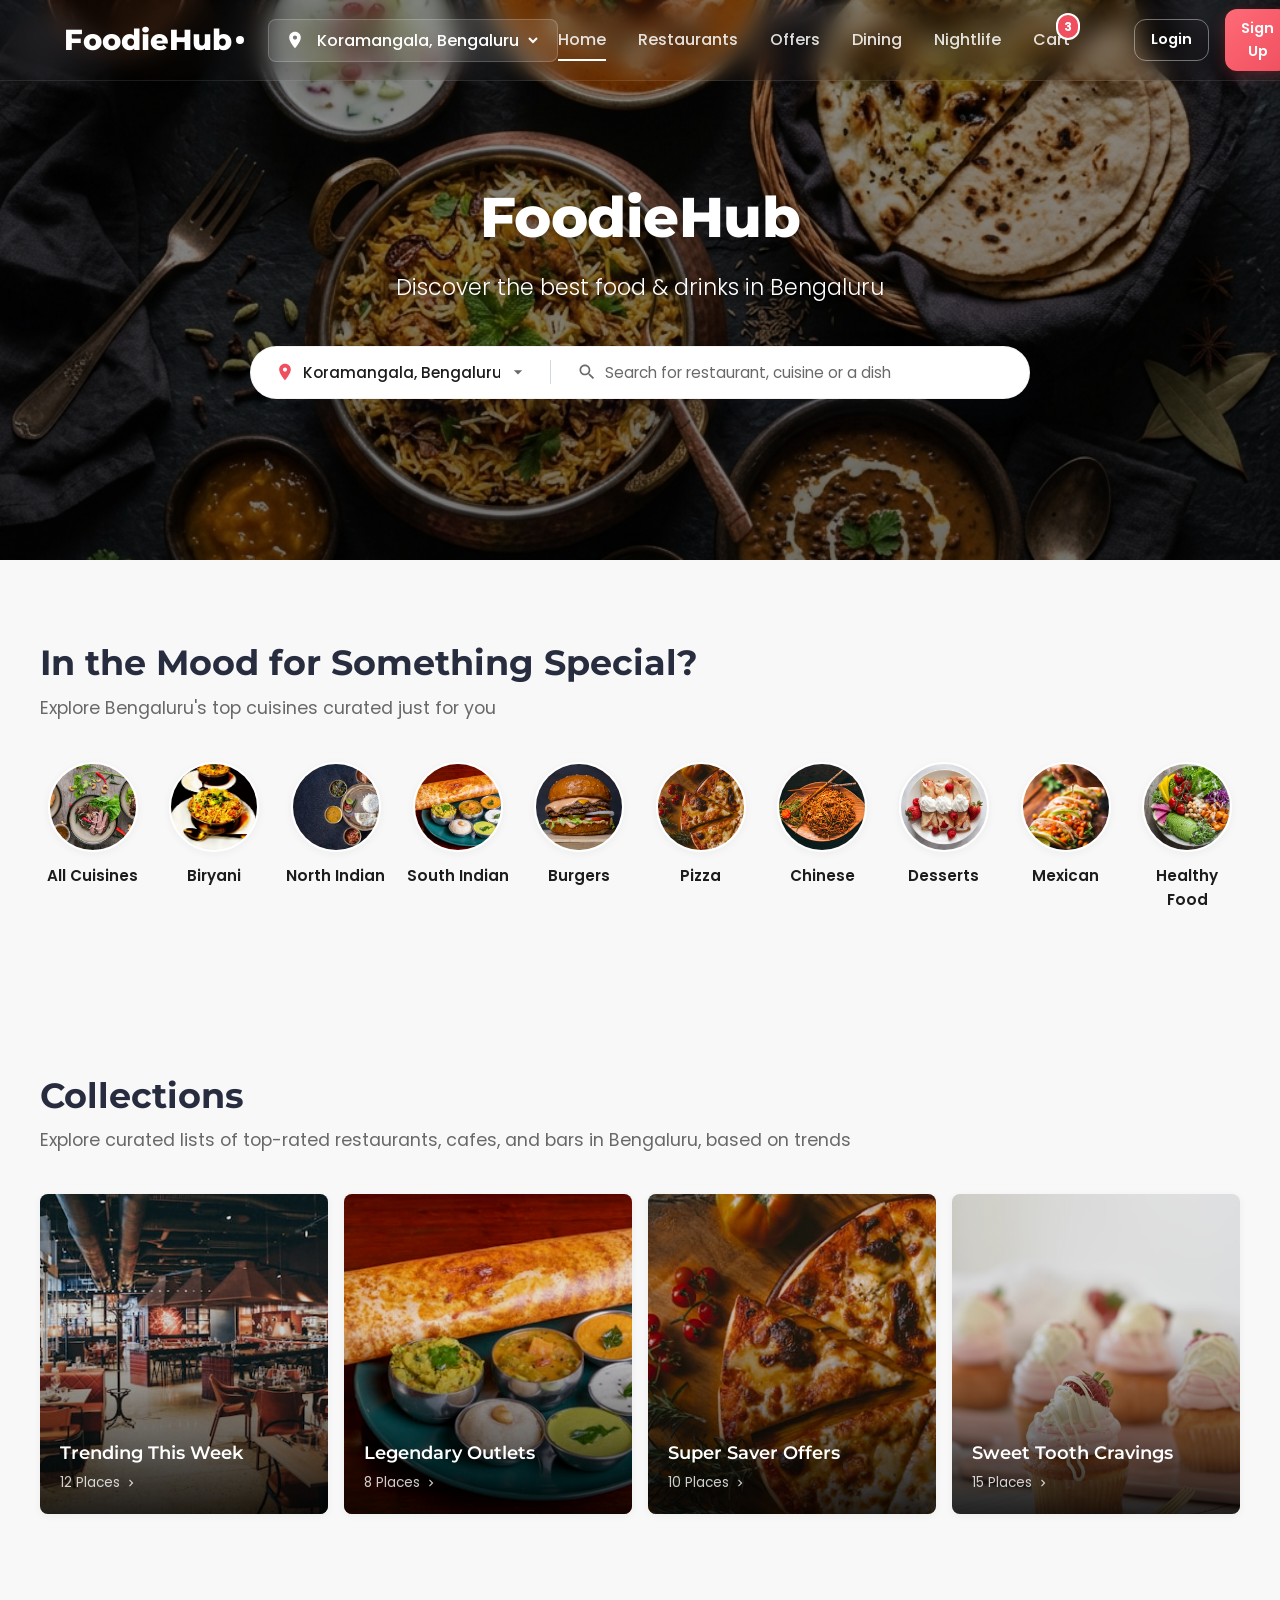
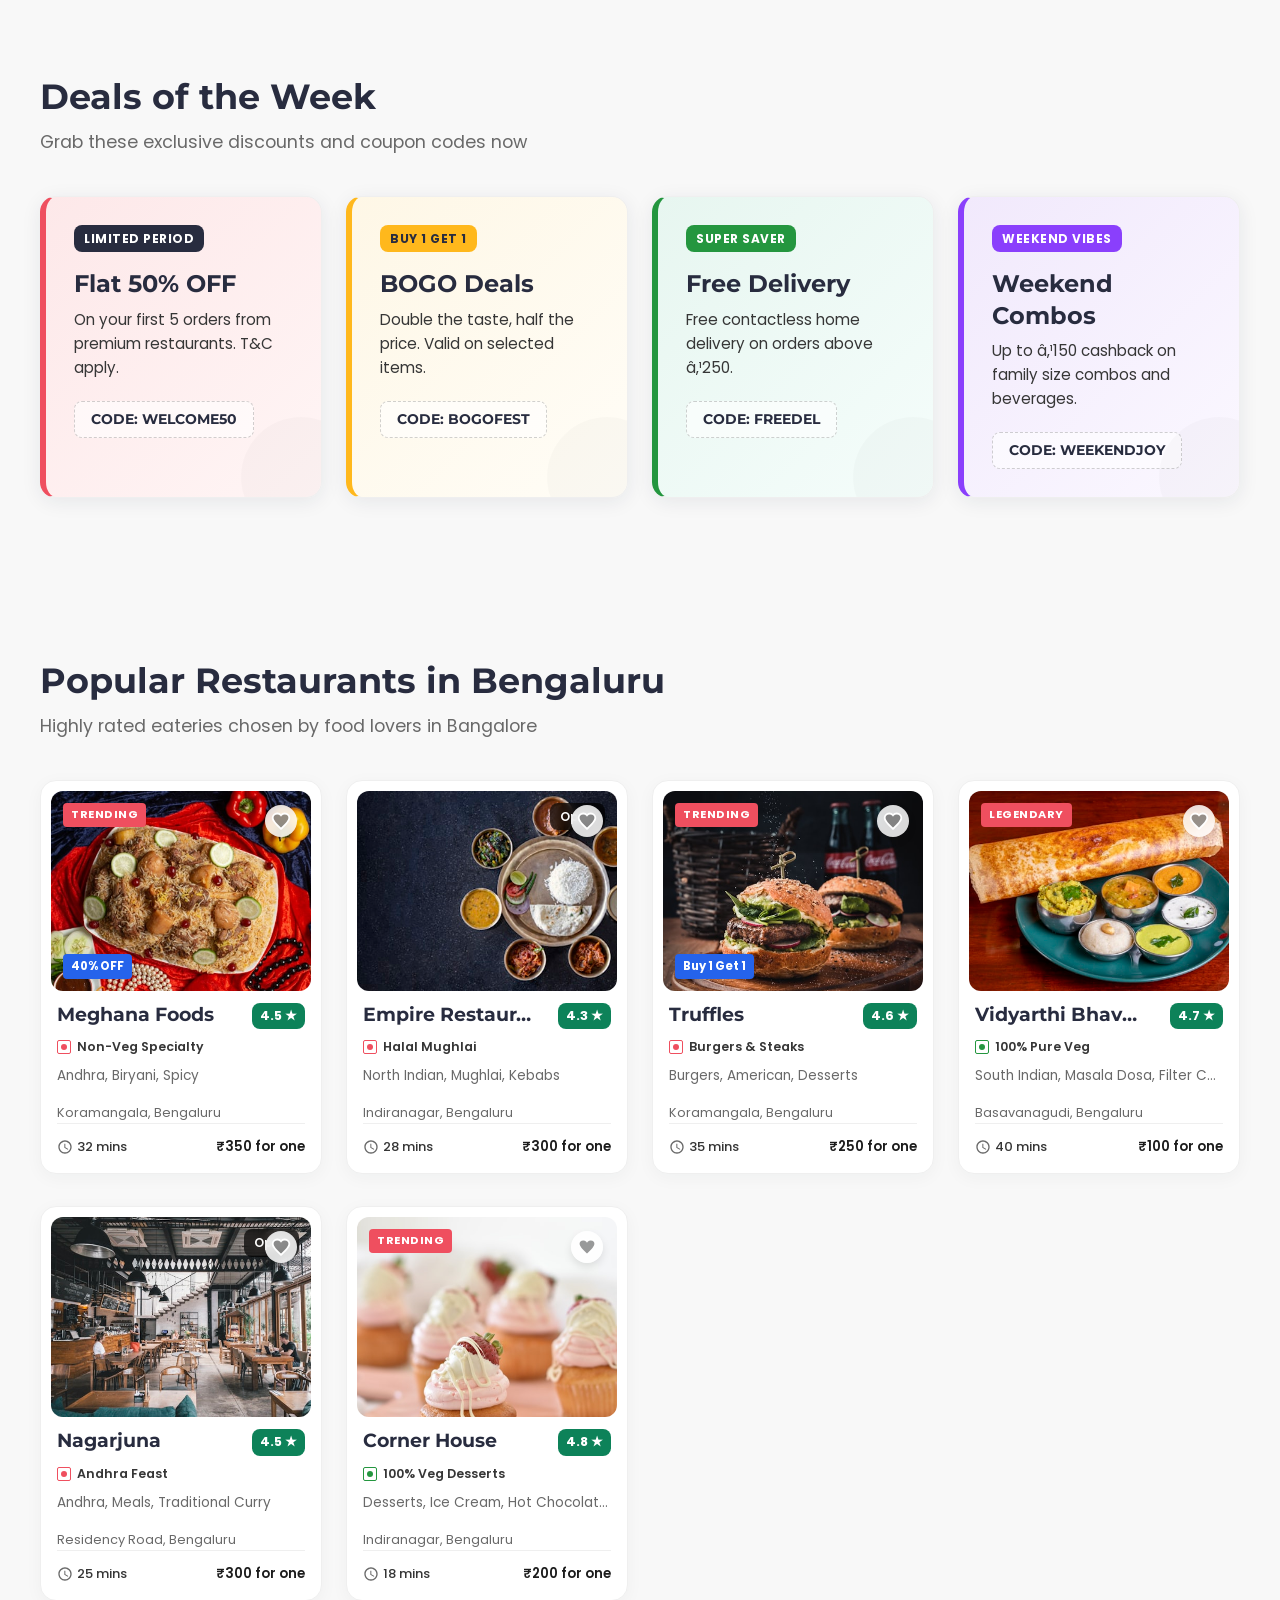
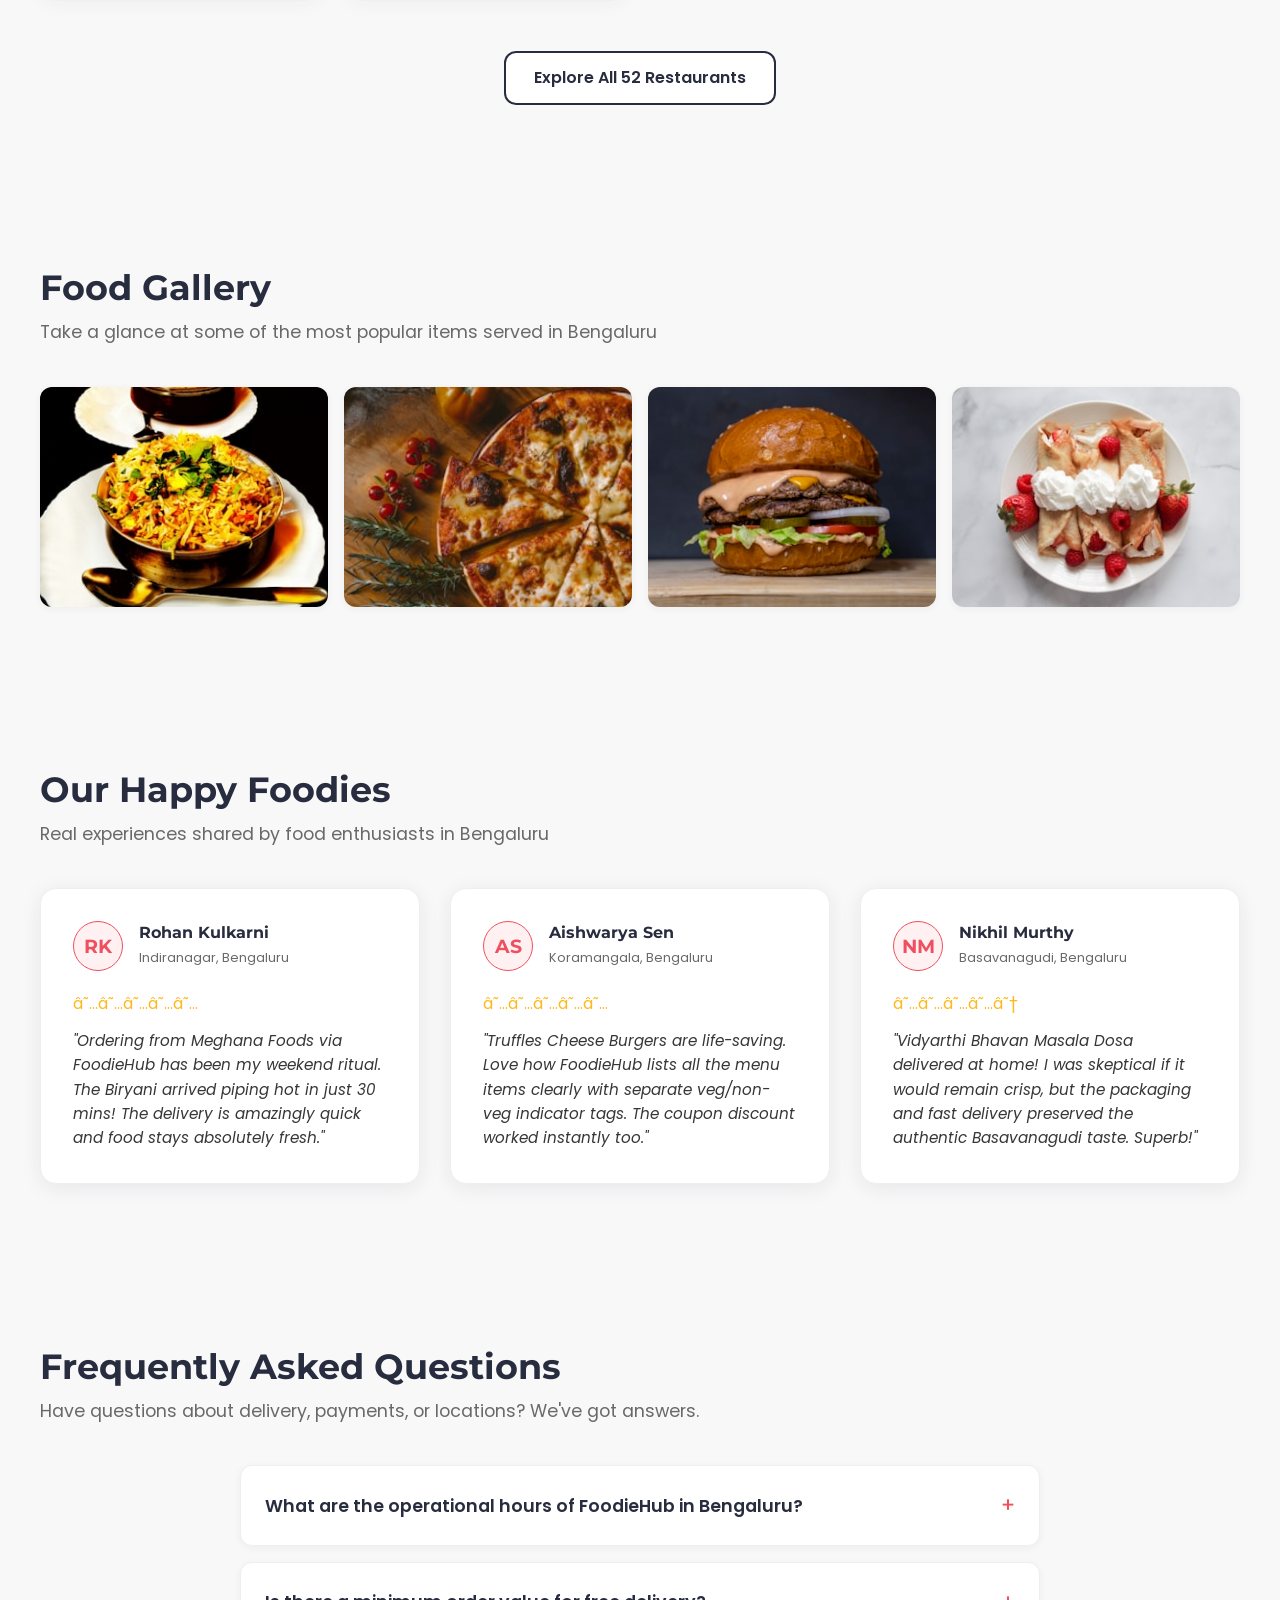
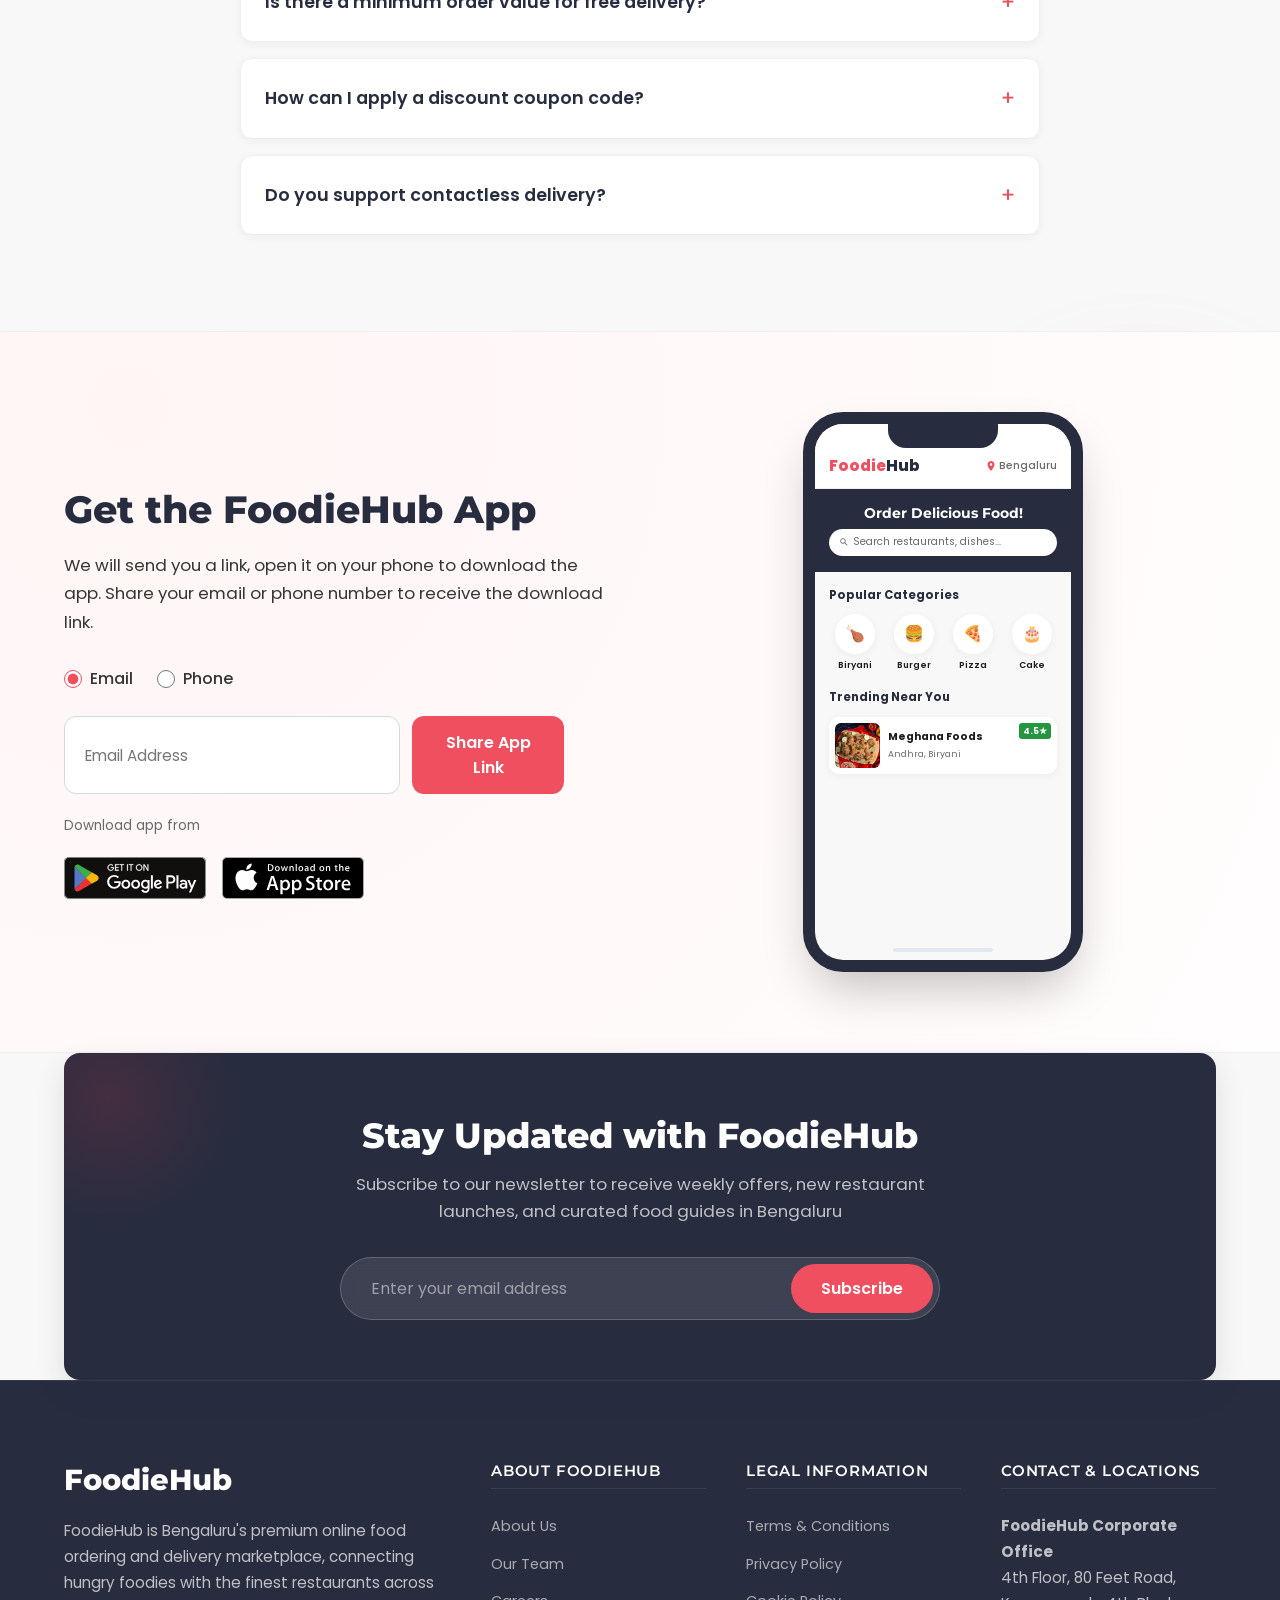
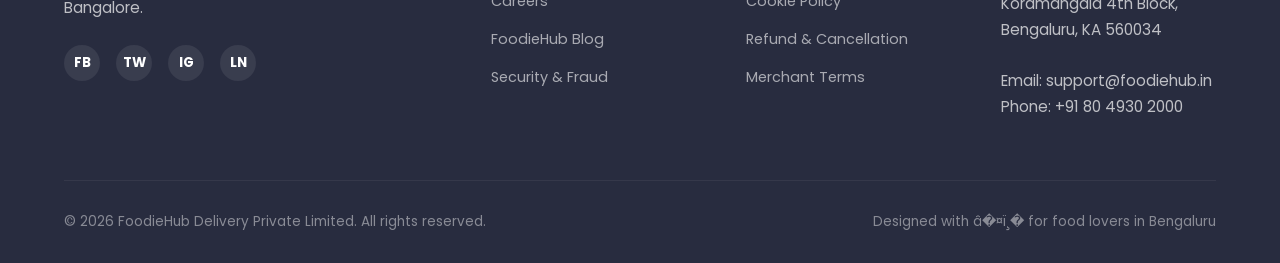
==== index.html @ 4deb7e7b "Premium Zomato-inspired frontend upgrade for FoodieHub with interactive locations and responsive moc" ====
<!DOCTYPE html>
<html lang="en">
<head>
  <meta charset="UTF-8">
  <meta name="viewport" content="width=device-width, initial-scale=1.0">
  <meta name="description" content="FoodieHub - Discover the best food and restaurants in Bengaluru. Order online for super-fast delivery, discounts, and fresh meals.">
  <title>FoodieHub | Discover the Best Food in Bengaluru</title>
  <link rel="stylesheet" href="css/style.css">
</head>
<body>

  <!-- Hidden mobile menu checkbox and controls -->
  <input type="checkbox" id="menu-toggle" class="menu-toggle-checkbox">

  <!-- Navigation Bar -->
  <header class="navbar-wrapper navbar-transparent">
    <div class="container navbar">
      <a href="index.html" class="logo">
        Foodie<span>Hub</span><div class="logo-dot"></div>
      </a>

      <!-- Location Selector -->
      <div class="location-selector">
        <svg xmlns="http://www.w3.org/2000/svg" height="20" viewBox="0 0 24 24" width="20">
          <path d="M12 2C8.13 2 5 5.13 5 9c0 5.25 7 13 7 13s7-7.75 7-13c0-3.87-3.13-7-7-7zm0 9.5c-1.38 0-2.5-1.12-2.5-2.5s1.12-2.5 2.5-2.5 2.5 1.12 2.5 2.5-1.12 2.5-2.5 2.5z"/>
        </svg>
        <select aria-label="Select Bengaluru Location">
          <option value="bengaluru">Bengaluru (All)</option>
          <option value="koramangala" selected>Koramangala, Bengaluru</option>
          <option value="indiranagar">Indiranagar, Bengaluru</option>
          <option value="jayanagar">Jayanagar, Bengaluru</option>
          <option value="basavanagudi">Basavanagudi, Bengaluru</option>
          <option value="whitefield">Whitefield, Bengaluru</option>
          <option value="hsr">HSR Layout, Bengaluru</option>
        </select>
      </div>

      <!-- Nav Links -->
      <nav class="nav-menu">
        <a href="index.html" class="nav-link active">Home</a>
        <a href="restaurants.html" class="nav-link">Restaurants</a>
        <a href="index.html#offers" class="nav-link">Offers</a>
        <a href="restaurants.html?type=dining" class="nav-link">Dining</a>
        <a href="restaurants.html?type=nightlife" class="nav-link">Nightlife</a>
        <a href="cart.html" class="nav-link nav-cart-btn">
          Cart 
          <span class="cart-badge">2</span>
        </a>
        <div class="nav-auth">
          <a href="login.html" class="btn btn-outline btn-sm">Login</a>
          <a href="register.html" class="btn btn-primary btn-sm">Sign Up</a>
        </div>
      </nav>

      <!-- Mobile Hamburger Toggle Button -->
      <label for="menu-toggle" class="menu-toggle-btn">
        <svg xmlns="http://www.w3.org/2000/svg" height="28" viewBox="0 0 24 24" width="28" fill="#1C1C1C">
          <path d="M3 18h18v-2H3v2zm0-5h18v-2H3v2zm0-7v2h18V6H3z"/>
        </svg>
      </label>
    </div>
  </header>

  <!-- Hero Section -->
  <section class="hero">
    <div class="hero-content">
      <h1>Foodie<span>Hub</span></h1>
      <p>Discover the best food &amp; drinks in Bengaluru</p>
      
      <!-- Combined Search Container (Zomato Style) -->
      <div class="search-main-container">
        <!-- Location search box -->
        <div class="location-search-box">
          <div class="location-icon">
            <svg xmlns="http://www.w3.org/2000/svg" height="20" viewBox="0 0 24 24" width="20" fill="#EF4F5F">
              <path d="M12 2C8.13 2 5 5.13 5 9c0 5.25 7 13 7 13s7-7.75 7-13c0-3.87-3.13-7-7-7zm0 9.5c-1.38 0-2.5-1.12-2.5-2.5s1.12-2.5 2.5-2.5 2.5 1.12 2.5 2.5-1.12 2.5-2.5 2.5z"/>
            </svg>
          </div>
          <input type="text" id="location-input" placeholder="Koramangala, Bengaluru" value="Koramangala, Bengaluru" autocomplete="off" aria-label="Location Input">
          <div class="location-arrow">
            <svg xmlns="http://www.w3.org/2000/svg" height="20" viewBox="0 0 24 24" width="20" fill="#696969">
              <path d="M7 10l5 5 5-5H7z"/>
            </svg>
          </div>
          <!-- Location Suggestions Dropdown -->
          <div class="suggestions-dropdown" id="location-suggestions">
            <div class="suggestion-item detect-location" id="detect-gps">
              <svg xmlns="http://www.w3.org/2000/svg" height="18" viewBox="0 0 24 24" width="18" fill="#EF4F5F">
                <path d="M12 8c-2.21 0-4 1.79-4 4s1.79 4 4 4 4-1.79 4-4-1.79-4-4-4zm8.94 3c-.46-4.17-3.77-7.48-7.94-7.94V1c0-.55-.45-1-1-1s-1 .45-1 1v2.06C6.83 3.52 3.52 6.83 3.06 11H1c-.55 0-1 .45-1 1s.45 1 1 1h2.06c.46 4.17 3.77 7.48 7.94 7.94V23c0 .55.45 1 1 1s1-.45 1-1v-2.06c4.17-.46 7.48-3.77 7.94-7.94H23c.55 0 1-.45 1-1s-.45-1-1-1h-2.06zM12 19c-3.87 0-7-3.13-7-7s3.13-7 7-7 7 3.13 7 7-3.13 7-7 7z"/>
              </svg>
              <span>Use Current Location (GPS)</span>
            </div>
            <div class="suggestion-divider"></div>
            <div class="suggestion-item" data-value="Koramangala, Bengaluru">Koramangala, Bengaluru</div>
            <div class="suggestion-item" data-value="Indiranagar, Bengaluru">Indiranagar, Bengaluru</div>
            <div class="suggestion-item" data-value="Jayanagar, Bengaluru">Jayanagar, Bengaluru</div>
            <div class="suggestion-item" data-value="HSR Layout, Bengaluru">HSR Layout, Bengaluru</div>
            <div class="suggestion-item" data-value="Whitefield, Bengaluru">Whitefield, Bengaluru</div>
            <div class="suggestion-item" data-value="Basavanagudi, Bengaluru">Basavanagudi, Bengaluru</div>
          </div>
        </div>
        
        <div class="search-separator"></div>
        
        <!-- Dish search box -->
        <form action="restaurants.html" method="GET" class="dish-search-box" onsubmit="return true;">
          <div class="search-icon">
            <svg xmlns="http://www.w3.org/2000/svg" height="20" viewBox="0 0 24 24" width="20" fill="#696969">
              <path d="M15.5 14h-.79l-.28-.27C15.41 12.59 16 11.11 16 9.5 16 5.91 13.09 3 9.5 3S3 5.91 3 9.5 5.91 16 9.5 16c1.61 0 3.09-.59 4.23-1.57l.27.28v.79l5 4.99L20.49 19l-4.99-5zm-6 0C7.01 14 5 11.99 5 9.5S7.01 5 9.5 5 14 7.01 14 9.5 11.99 14 9.5 14z"/>
            </svg>
          </div>
          <input type="text" name="search" id="restaurant-input" placeholder="Search for restaurant, cuisine or a dish" autocomplete="off" required aria-label="Search Restaurants">
          <!-- Restaurant Suggestions Dropdown -->
          <div class="suggestions-dropdown" id="restaurant-suggestions">
            <div class="suggestion-title">Popular Cuisines</div>
            <div class="suggestion-item item-cuisine" data-filter="biryani">
              <img src="images/cuisine_images/biryani.jpg" alt="Biryani">
              <span>Biryani</span>
            </div>
            <div class="suggestion-item item-cuisine" data-filter="burgers">
              <img src="images/cuisine_images/burgers.jpg" alt="Burgers">
              <span>Burgers (Truffles)</span>
            </div>
            <div class="suggestion-item item-cuisine" data-filter="pizza">
              <img src="images/cuisine_images/pizza.jpg" alt="Pizza">
              <span>Pizza</span>
            </div>
            <div class="suggestion-title">Popular Restaurants</div>
            <div class="suggestion-item item-restaurant" data-url="restaurant-details.html#res-meghana">
              <img src="images/restaurant_images/res-biryani.jpg" alt="Meghana Foods">
              <span>Meghana Foods (4.5★)</span>
            </div>
            <div class="suggestion-item item-restaurant" data-url="restaurant-details.html#res-truffles">
              <img src="images/restaurant_images/res-burgers.jpg" alt="Truffles">
              <span>Truffles (4.6★)</span>
            </div>
            <div class="suggestion-item item-restaurant" data-url="restaurant-details.html#res-vidyarthi">
              <img src="images/restaurant_images/res-south-indian.jpg" alt="Vidyarthi Bhavan">
              <span>Vidyarthi Bhavan (4.7★)</span>
            </div>
          </div>
        </form>
      </div>
    </div>
  </section>

  <!-- Categories Section -->
  <section class="section container">
    <div class="section-header">
      <h2>In the Mood for Something Special?</h2>
      <p>Explore Bengaluru's top cuisines curated just for you</p>
    </div>
    
    <div class="category-grid">
      <a href="restaurants.html" class="category-card">
        <div class="category-img-wrapper">
          <img src="images/cuisine_images/all.jpg" alt="All Cuisines">
        </div>
        <span>All Cuisines</span>
      </a>

      <a href="restaurants.html#biryani" class="category-card">
        <div class="category-img-wrapper">
          <img src="images/cuisine_images/biryani.jpg" alt="Biryani">
        </div>
        <span>Biryani</span>
      </a>

      <a href="restaurants.html#north-indian" class="category-card">
        <div class="category-img-wrapper">
          <img src="images/cuisine_images/north-indian.jpg" alt="North Indian">
        </div>
        <span>North Indian</span>
      </a>

      <a href="restaurants.html#south-indian" class="category-card">
        <div class="category-img-wrapper">
          <img src="images/cuisine_images/south-indian.jpg" alt="South Indian">
        </div>
        <span>South Indian</span>
      </a>

      <a href="restaurants.html#burgers" class="category-card">
        <div class="category-img-wrapper">
          <img src="images/cuisine_images/burgers.jpg" alt="Burgers">
        </div>
        <span>Burgers</span>
      </a>

      <a href="restaurants.html#pizza" class="category-card">
        <div class="category-img-wrapper">
          <img src="images/cuisine_images/pizza.jpg" alt="Pizza">
        </div>
        <span>Pizza</span>
      </a>

      <a href="restaurants.html#chinese" class="category-card">
        <div class="category-img-wrapper">
          <img src="images/cuisine_images/chinese.jpg" alt="Chinese">
        </div>
        <span>Chinese</span>
      </a>

      <a href="restaurants.html#desserts" class="category-card">
        <div class="category-img-wrapper">
          <img src="images/cuisine_images/desserts.jpg" alt="Desserts">
        </div>
        <span>Desserts</span>
      </a>

      <a href="restaurants.html#mexican" class="category-card">
        <div class="category-img-wrapper">
          <img src="images/cuisine_images/mexican.jpg" alt="Mexican">
        </div>
        <span>Mexican</span>
      </a>

      <a href="restaurants.html#healthy" class="category-card">
        <div class="category-img-wrapper">
          <img src="images/cuisine_images/healthy.jpg" alt="Healthy Food">
        </div>
        <span>Healthy Food</span>
      </a>
    </div>
  </section>

  <!-- Collections Section -->
  <section class="section container">
    <div class="section-header">
      <h2>Collections</h2>
      <p>Explore curated lists of top-rated restaurants, cafes, and bars in Bengaluru, based on trends</p>
    </div>
    
    <div class="collections-grid">
      <!-- Collection 1: Trending -->
      <a href="restaurants.html" class="collection-card">
        <img class="collection-img" src="images/restaurant_images/res-generic-1.jpg" alt="Trending this week">
        <div class="collection-info">
          <h3>Trending This Week</h3>
          <span>12 Places <svg xmlns="http://www.w3.org/2000/svg" height="14" viewBox="0 0 24 24" width="14" fill="currentColor"><path d="M10 6L8.59 7.41 13.17 12l-4.58 4.59L10 18l6-6z"/></svg></span>
        </div>
      </a>
      
      <!-- Collection 2: Legendary -->
      <a href="restaurants.html?type=dining" class="collection-card">
        <img class="collection-img" src="images/restaurant_images/res-south-indian.jpg" alt="Legendary Outlets">
        <div class="collection-info">
          <h3>Legendary Outlets</h3>
          <span>8 Places <svg xmlns="http://www.w3.org/2000/svg" height="14" viewBox="0 0 24 24" width="14" fill="currentColor"><path d="M10 6L8.59 7.41 13.17 12l-4.58 4.59L10 18l6-6z"/></svg></span>
        </div>
      </a>

      <!-- Collection 3: Super Saver -->
      <a href="index.html#offers" class="collection-card">
        <img class="collection-img" src="images/restaurant_images/res-pizza.jpg" alt="Super Saver Offers">
        <div class="collection-info">
          <h3>Super Saver Offers</h3>
          <span>10 Places <svg xmlns="http://www.w3.org/2000/svg" height="14" viewBox="0 0 24 24" width="14" fill="currentColor"><path d="M10 6L8.59 7.41 13.17 12l-4.58 4.59L10 18l6-6z"/></svg></span>
        </div>
      </a>

      <!-- Collection 4: Sweet Tooth -->
      <a href="restaurants.html#desserts" class="collection-card">
        <img class="collection-img" src="images/restaurant_images/res-desserts.jpg" alt="Sweet Tooth Cravings">
        <div class="collection-info">
          <h3>Sweet Tooth Cravings</h3>
          <span>15 Places <svg xmlns="http://www.w3.org/2000/svg" height="14" viewBox="0 0 24 24" width="14" fill="currentColor"><path d="M10 6L8.59 7.41 13.17 12l-4.58 4.59L10 18l6-6z"/></svg></span>
        </div>
      </a>
    </div>
  </section>

  <!-- Offers Section -->
  <section class="section container" id="offers">
    <div class="section-header">
      <h2>Deals of the Week</h2>
      <p>Grab these exclusive discounts and coupon codes now</p>
    </div>

    <div class="offers-grid">
      <div class="offer-card offer-card-1">
        <span class="offer-badge">LIMITED PERIOD</span>
        <h3>Flat 50% OFF</h3>
        <p>On your first 5 orders from premium restaurants. T&C apply.</p>
        <span class="offer-code">CODE: WELCOME50</span>
      </div>

      <div class="offer-card offer-card-2">
        <span class="offer-badge">BUY 1 GET 1</span>
        <h3>BOGO Deals</h3>
        <p>Double the taste, half the price. Valid on selected items.</p>
        <span class="offer-code">CODE: BOGOFEST</span>
      </div>

      <div class="offer-card offer-card-3">
        <span class="offer-badge">SUPER SAVER</span>
        <h3>Free Delivery</h3>
        <p>Free contactless home delivery on orders above â‚¹250.</p>
        <span class="offer-code">CODE: FREEDEL</span>
      </div>

      <div class="offer-card offer-card-4">
        <span class="offer-badge">WEEKEND VIBES</span>
        <h3>Weekend Combos</h3>
        <p>Up to â‚¹150 cashback on family size combos and beverages.</p>
        <span class="offer-code">CODE: WEEKENDJOY</span>
      </div>
    </div>
  </section>

  <!-- Featured Restaurants Section -->
  <section class="section container">
    <div class="section-header">
      <h2>Popular Restaurants in Bengaluru</h2>
      <p>Highly rated eateries chosen by food lovers in Bangalore</p>
    </div>

    <div class="restaurant-grid">
      <!-- 1. Meghana Foods -->
      <a href="restaurant-details.html#res-meghana" class="restaurant-card">
        <div class="restaurant-img-wrapper">
          <span class="badge-trending">Trending</span>
          <span class="badge-offer">40% OFF</span>
          <button class="btn-favorite" aria-label="Add to Favorites" type="button">
            <svg xmlns="http://www.w3.org/2000/svg" height="20" viewBox="0 0 24 24" width="20">
              <path d="M12 21.35l-1.45-1.32C5.4 15.36 2 12.28 2 8.5 2 5.42 4.42 3 7.5 3c1.74 0 3.41.81 4.5 2.09C13.09 3.81 14.76 3 16.5 3 19.58 3 22 5.42 22 8.5c0 3.78-3.4 6.86-8.55 11.54L12 21.35z"/>
            </svg>
          </button>
          <img src="images/restaurant_images/res-biryani.jpg" alt="Meghana Foods">
        </div>
        <div class="restaurant-info">
          <div class="restaurant-info-top">
            <h3>Meghana Foods</h3>
            <span class="rating-badge rating-high">4.5 ★</span>
          </div>
          <div class="tag-veg-nonveg">
            <span class="indicator indicator-nonveg"><span class="indicator-dot"></span></span>
            <span class="type-label">Non-Veg Specialty</span>
          </div>
          <p class="cuisine-tags">Andhra, Biryani, Spicy</p>
          <div class="location-tag">Koramangala, Bengaluru</div>
          <div class="restaurant-meta">
            <span class="meta-delivery">
              <svg xmlns="http://www.w3.org/2000/svg" height="16" viewBox="0 0 24 24" width="16"><path d="M11.99 2C6.47 2 2 6.48 2 12s4.47 10 9.99 10C17.52 22 22 17.52 22 12S17.52 2 11.99 2zM12 20c-4.42 0-8-3.58-8-8s3.58-8 8-8 8 3.58 8 8-3.58 8-8 8zm.5-13H11v6l5.25 3.15.75-1.23-4.5-2.67z"/></svg>
              32 mins
            </span>
            <span class="meta-price">₹350 for one</span>
          </div>
        </div>
      </a>

      <!-- 2. Empire Restaurant -->
      <a href="restaurant-details.html#res-empire" class="restaurant-card">
        <div class="restaurant-img-wrapper">
          <span class="badge-status">Open</span>
          <button class="btn-favorite" aria-label="Add to Favorites" type="button">
            <svg xmlns="http://www.w3.org/2000/svg" height="20" viewBox="0 0 24 24" width="20">
              <path d="M12 21.35l-1.45-1.32C5.4 15.36 2 12.28 2 8.5 2 5.42 4.42 3 7.5 3c1.74 0 3.41.81 4.5 2.09C13.09 3.81 14.76 3 16.5 3 19.58 3 22 5.42 22 8.5c0 3.78-3.4 6.86-8.55 11.54L12 21.35z"/>
            </svg>
          </button>
          <img src="images/restaurant_images/res-north-indian.jpg" alt="Empire Restaurant">
        </div>
        <div class="restaurant-info">
          <div class="restaurant-info-top">
            <h3>Empire Restaurant</h3>
            <span class="rating-badge rating-high">4.3 ★</span>
          </div>
          <div class="tag-veg-nonveg">
            <span class="indicator indicator-nonveg"><span class="indicator-dot"></span></span>
            <span class="type-label">Halal Mughlai</span>
          </div>
          <p class="cuisine-tags">North Indian, Mughlai, Kebabs</p>
          <div class="location-tag">Indiranagar, Bengaluru</div>
          <div class="restaurant-meta">
            <span class="meta-delivery">
              <svg xmlns="http://www.w3.org/2000/svg" height="16" viewBox="0 0 24 24" width="16"><path d="M11.99 2C6.47 2 2 6.48 2 12s4.47 10 9.99 10C17.52 22 22 17.52 22 12S17.52 2 11.99 2zM12 20c-4.42 0-8-3.58-8-8s3.58-8 8-8 8 3.58 8 8-3.58 8-8 8zm.5-13H11v6l5.25 3.15.75-1.23-4.5-2.67z"/></svg>
              28 mins
            </span>
            <span class="meta-price">₹300 for one</span>
          </div>
        </div>
      </a>

      <!-- 3. Truffles -->
      <a href="restaurant-details.html#res-truffles" class="restaurant-card">
        <div class="restaurant-img-wrapper">
          <span class="badge-trending">Trending</span>
          <span class="badge-offer">Buy 1 Get 1</span>
          <button class="btn-favorite" aria-label="Add to Favorites" type="button">
            <svg xmlns="http://www.w3.org/2000/svg" height="20" viewBox="0 0 24 24" width="20">
              <path d="M12 21.35l-1.45-1.32C5.4 15.36 2 12.28 2 8.5 2 5.42 4.42 3 7.5 3c1.74 0 3.41.81 4.5 2.09C13.09 3.81 14.76 3 16.5 3 19.58 3 22 5.42 22 8.5c0 3.78-3.4 6.86-8.55 11.54L12 21.35z"/>
            </svg>
          </button>
          <img src="images/restaurant_images/res-burgers.jpg" alt="Truffles">
        </div>
        <div class="restaurant-info">
          <div class="restaurant-info-top">
            <h3>Truffles</h3>
            <span class="rating-badge rating-high">4.6 ★</span>
          </div>
          <div class="tag-veg-nonveg">
            <span class="indicator indicator-nonveg"><span class="indicator-dot"></span></span>
            <span class="type-label">Burgers & Steaks</span>
          </div>
          <p class="cuisine-tags">Burgers, American, Desserts</p>
          <div class="location-tag">Koramangala, Bengaluru</div>
          <div class="restaurant-meta">
            <span class="meta-delivery">
              <svg xmlns="http://www.w3.org/2000/svg" height="16" viewBox="0 0 24 24" width="16"><path d="M11.99 2C6.47 2 2 6.48 2 12s4.47 10 9.99 10C17.52 22 22 17.52 22 12S17.52 2 11.99 2zM12 20c-4.42 0-8-3.58-8-8s3.58-8 8-8 8 3.58 8 8-3.58 8-8 8zm.5-13H11v6l5.25 3.15.75-1.23-4.5-2.67z"/></svg>
              35 mins
            </span>
            <span class="meta-price">₹250 for one</span>
          </div>
        </div>
      </a>

      <!-- 4. Vidyarthi Bhavan -->
      <a href="restaurant-details.html#res-vidyarthi" class="restaurant-card">
        <div class="restaurant-img-wrapper">
          <span class="badge-trending">Legendary</span>
          <button class="btn-favorite" aria-label="Add to Favorites" type="button">
            <svg xmlns="http://www.w3.org/2000/svg" height="20" viewBox="0 0 24 24" width="20">
              <path d="M12 21.35l-1.45-1.32C5.4 15.36 2 12.28 2 8.5 2 5.42 4.42 3 7.5 3c1.74 0 3.41.81 4.5 2.09C13.09 3.81 14.76 3 16.5 3 19.58 3 22 5.42 22 8.5c0 3.78-3.4 6.86-8.55 11.54L12 21.35z"/>
            </svg>
          </button>
          <img src="images/restaurant_images/res-south-indian.jpg" alt="Vidyarthi Bhavan">
        </div>
        <div class="restaurant-info">
          <div class="restaurant-info-top">
            <h3>Vidyarthi Bhavan</h3>
            <span class="rating-badge rating-high">4.7 ★</span>
          </div>
          <div class="tag-veg-nonveg">
            <span class="indicator indicator-veg"><span class="indicator-dot"></span></span>
            <span class="type-label">100% Pure Veg</span>
          </div>
          <p class="cuisine-tags">South Indian, Masala Dosa, Filter Coffee</p>
          <div class="location-tag">Basavanagudi, Bengaluru</div>
          <div class="restaurant-meta">
            <span class="meta-delivery">
              <svg xmlns="http://www.w3.org/2000/svg" height="16" viewBox="0 0 24 24" width="16"><path d="M11.99 2C6.47 2 2 6.48 2 12s4.47 10 9.99 10C17.52 22 22 17.52 22 12S17.52 2 11.99 2zM12 20c-4.42 0-8-3.58-8-8s3.58-8 8-8 8 3.58 8 8-3.58 8-8 8zm.5-13H11v6l5.25 3.15.75-1.23-4.5-2.67z"/></svg>
              40 mins
            </span>
            <span class="meta-price">₹100 for one</span>
          </div>
        </div>
      </a>

      <!-- 5. Nagarjuna -->
      <a href="restaurant-details.html#res-nagarjuna" class="restaurant-card">
        <div class="restaurant-img-wrapper">
          <span class="badge-status">Open</span>
          <button class="btn-favorite" aria-label="Add to Favorites" type="button">
            <svg xmlns="http://www.w3.org/2000/svg" height="20" viewBox="0 0 24 24" width="20">
              <path d="M12 21.35l-1.45-1.32C5.4 15.36 2 12.28 2 8.5 2 5.42 4.42 3 7.5 3c1.74 0 3.41.81 4.5 2.09C13.09 3.81 14.76 3 16.5 3 19.58 3 22 5.42 22 8.5c0 3.78-3.4 6.86-8.55 11.54L12 21.35z"/>
            </svg>
          </button>
          <img src="images/restaurant_images/res-generic-3.jpg" alt="Nagarjuna">
        </div>
        <div class="restaurant-info">
          <div class="restaurant-info-top">
            <h3>Nagarjuna</h3>
            <span class="rating-badge rating-high">4.5 ★</span>
          </div>
          <div class="tag-veg-nonveg">
            <span class="indicator indicator-nonveg"><span class="indicator-dot"></span></span>
            <span class="type-label">Andhra Feast</span>
          </div>
          <p class="cuisine-tags">Andhra, Meals, Traditional Curry</p>
          <div class="location-tag">Residency Road, Bengaluru</div>
          <div class="restaurant-meta">
            <span class="meta-delivery">
              <svg xmlns="http://www.w3.org/2000/svg" height="16" viewBox="0 0 24 24" width="16"><path d="M11.99 2C6.47 2 2 6.48 2 12s4.47 10 9.99 10C17.52 22 22 17.52 22 12S17.52 2 11.99 2zM12 20c-4.42 0-8-3.58-8-8s3.58-8 8-8 8 3.58 8 8-3.58 8-8 8zm.5-13H11v6l5.25 3.15.75-1.23-4.5-2.67z"/></svg>
              25 mins
            </span>
            <span class="meta-price">₹300 for one</span>
          </div>
        </div>
      </a>

      <!-- 6. Corner House -->
      <a href="restaurant-details.html#res-cornerhouse" class="restaurant-card">
        <div class="restaurant-img-wrapper">
          <span class="badge-trending">Trending</span>
          <button class="btn-favorite" aria-label="Add to Favorites" type="button">
            <svg xmlns="http://www.w3.org/2000/svg" height="20" viewBox="0 0 24 24" width="20">
              <path d="M12 21.35l-1.45-1.32C5.4 15.36 2 12.28 2 8.5 2 5.42 4.42 3 7.5 3c1.74 0 3.41.81 4.5 2.09C13.09 3.81 14.76 3 16.5 3 19.58 3 22 5.42 22 8.5c0 3.78-3.4 6.86-8.55 11.54L12 21.35z"/>
            </svg>
          </button>
          <img src="images/restaurant_images/res-desserts.jpg" alt="Corner House">
        </div>
        <div class="restaurant-info">
          <div class="restaurant-info-top">
            <h3>Corner House</h3>
            <span class="rating-badge rating-high">4.8 ★</span>
          </div>
          <div class="tag-veg-nonveg">
            <span class="indicator indicator-veg"><span class="indicator-dot"></span></span>
            <span class="type-label">100% Veg Desserts</span>
          </div>
          <p class="cuisine-tags">Desserts, Ice Cream, Hot Chocolate Fudge</p>
          <div class="location-tag">Indiranagar, Bengaluru</div>
          <div class="restaurant-meta">
            <span class="meta-delivery">
              <svg xmlns="http://www.w3.org/2000/svg" height="16" viewBox="0 0 24 24" width="16"><path d="M11.99 2C6.47 2 2 6.48 2 12s4.47 10 9.99 10C17.52 22 22 17.52 22 12S17.52 2 11.99 2zM12 20c-4.42 0-8-3.58-8-8s3.58-8 8-8 8 3.58 8 8-3.58 8-8 8zm.5-13H11v6l5.25 3.15.75-1.23-4.5-2.67z"/></svg>
              18 mins
            </span>
            <span class="meta-price">₹200 for one</span>
          </div>
        </div>
      </a>
    </div>

    <div style="text-align: center; margin-top: 50px;">
      <a href="restaurants.html" class="btn btn-secondary">Explore All 52 Restaurants</a>
    </div>
  </section>

  <!-- Food Gallery Section -->
  <section class="section container">
    <div class="section-header">
      <h2>Food Gallery</h2>
      <p>Take a glance at some of the most popular items served in Bengaluru</p>
    </div>

    <div class="gallery-grid">
      <div class="gallery-item">
        <img src="images/dishes_images/dish-biryani.jpg" alt="Hyderabadi Dum Biryani">
        <div class="gallery-overlay">
          <h4>Hyderabadi Dum Biryani</h4>
          <span>Meghana Foods</span>
        </div>
      </div>
      <div class="gallery-item">
        <img src="images/dishes_images/dish-pizza.jpg" alt="Loaded Cheese Pizza">
        <div class="gallery-overlay">
          <h4>Sourdough Pizza</h4>
          <span>The Pizza Bakery</span>
        </div>
      </div>
      <div class="gallery-item">
        <img src="images/dishes_images/dish-burger.jpg" alt="Double Cheese Smash Burger">
        <div class="gallery-overlay">
          <h4>Double Cheese Burger</h4>
          <span>Truffles</span>
        </div>
      </div>
      <div class="gallery-item">
        <img src="images/dishes_images/dish-dessert.jpg" alt="Death by Chocolate Ice Cream">
        <div class="gallery-overlay">
          <h4>Death By Chocolate</h4>
          <span>Corner House</span>
        </div>
      </div>
    </div>
  </section>

  <!-- Customer Reviews Section -->
  <section class="section container">
    <div class="section-header">
      <h2>Our Happy Foodies</h2>
      <p>Real experiences shared by food enthusiasts in Bengaluru</p>
    </div>

    <div class="reviews-grid">
      <div class="review-card">
        <div class="reviewer-profile">
          <div class="reviewer-avatar">RK</div>
          <div class="reviewer-info">
            <h4>Rohan Kulkarni</h4>
            <span>Indiranagar, Bengaluru</span>
          </div>
        </div>
        <div class="review-stars">â˜…â˜…â˜…â˜…â˜…</div>
        <p class="review-text">"Ordering from Meghana Foods via FoodieHub has been my weekend ritual. The Biryani arrived piping hot in just 30 mins! The delivery is amazingly quick and food stays absolutely fresh."</p>
      </div>

      <div class="review-card">
        <div class="reviewer-profile">
          <div class="reviewer-avatar">AS</div>
          <div class="reviewer-info">
            <h4>Aishwarya Sen</h4>
            <span>Koramangala, Bengaluru</span>
          </div>
        </div>
        <div class="review-stars">â˜…â˜…â˜…â˜…â˜…</div>
        <p class="review-text">"Truffles Cheese Burgers are life-saving. Love how FoodieHub lists all the menu items clearly with separate veg/non-veg indicator tags. The coupon discount worked instantly too."</p>
      </div>

      <div class="review-card">
        <div class="reviewer-profile">
          <div class="reviewer-avatar">NM</div>
          <div class="reviewer-info">
            <h4>Nikhil Murthy</h4>
            <span>Basavanagudi, Bengaluru</span>
          </div>
        </div>
        <div class="review-stars">â˜…â˜…â˜…â˜…â˜†</div>
        <p class="review-text">"Vidyarthi Bhavan Masala Dosa delivered at home! I was skeptical if it would remain crisp, but the packaging and fast delivery preserved the authentic Basavanagudi taste. Superb!"</p>
      </div>
    </div>
  </section>

  <!-- FAQ Section -->
  <section class="section container">
    <div class="section-header">
      <h2>Frequently Asked Questions</h2>
      <p>Have questions about delivery, payments, or locations? We've got answers.</p>
    </div>

    <div class="faq-container">
      <div class="faq-item">
        <details>
          <summary>What are the operational hours of FoodieHub in Bengaluru?</summary>
          <div class="faq-answer">
            FoodieHub operates 24/7 in Bengaluru! However, individual restaurant opening and closing hours depend on their specific kitchen timings. You can check the "Open/Closed" status badge on each restaurant's card.
          </div>
        </details>
      </div>

      <div class="faq-item">
        <details>
          <summary>Is there a minimum order value for free delivery?</summary>
          <div class="faq-answer">
            Yes, free delivery is automatically applied to orders above â‚¹250. For orders below â‚¹250, a standard delivery fee of â‚¹40 is added to support our local delivery partners in Bengaluru.
          </div>
        </details>
      </div>

      <div class="faq-item">
        <details>
          <summary>How can I apply a discount coupon code?</summary>
          <div class="faq-answer">
            During checkout on the Cart page, type your promo code (e.g. WELCOME50, FREEDEL) into the Promo Code input box and click Apply. The corresponding discount will immediately show up in your bill summary.
          </div>
        </details>
      </div>

      <div class="faq-item">
        <details>
          <summary>Do you support contactless delivery?</summary>
          <div class="faq-answer">
            Absolutely. All deliveries are contactless by default. You can instruct the delivery agent via delivery notes to leave the food package at your doorstep or security gate.
          </div>
        </details>
      </div>
    </div>
  </section>

  <!-- App Download Section -->
  <section class="app-download-section">
    <div class="container app-download-container">
      <div class="app-download-details">
        <h2>Get the FoodieHub App</h2>
        <p>We will send you a link, open it on your phone to download the app. Share your email or phone number to receive the download link.</p>
        
        <div class="download-toggles">
          <label class="download-radio-label">
            <input type="radio" name="download-method" value="email" checked>
            <span>Email</span>
          </label>
          <label class="download-radio-label">
            <input type="radio" name="download-method" value="phone">
            <span>Phone</span>
          </label>
        </div>

        <form class="app-download-form" id="share-app-form">
          <input type="text" placeholder="Email Address" aria-label="Contact Detail" required>
          <button type="submit">Share App Link</button>
        </form>

        <p class="download-text-small" style="color: var(--text-muted); font-size: 0.85rem; margin-top: -15px; margin-bottom: 20px;">Download app from</p>
        <div class="store-badges">
          <a href="#" class="store-btn">
            <img src="images/store_images/play-store.svg" alt="Get it on Google Play">
          </a>
          <a href="#" class="store-btn">
            <img src="images/store_images/app-store.svg" alt="Download on the App Store">
          </a>
        </div>
      </div>

      <div class="app-preview-visual">
        <div class="app-blob app-blob-1"></div>
        <div class="app-blob app-blob-2"></div>
        <div class="app-device-frame">
          <div class="simulated-screen">
            <div class="sim-app-header">
              <div class="sim-app-logo">Foodie<span>Hub</span></div>
              <div class="sim-app-loc">
                <svg xmlns="http://www.w3.org/2000/svg" height="12" viewBox="0 0 24 24" width="12" fill="#EF4F5F"><path d="M12 2C8.13 2 5 5.13 5 9c0 5.25 7 13 7 13s7-7.75 7-13c0-3.87-3.13-7-7-7zm0 9.5c-1.38 0-2.5-1.12-2.5-2.5s1.12-2.5 2.5-2.5 2.5 1.12 2.5 2.5-1.12 2.5-2.5 2.5z"/></svg>
                <span>Bengaluru</span>
              </div>
            </div>
            <div class="sim-app-hero">
              <h4>Order Delicious Food!</h4>
              <div class="sim-app-search">
                <svg xmlns="http://www.w3.org/2000/svg" height="10" viewBox="0 0 24 24" width="10" fill="#696969"><path d="M15.5 14h-.79l-.28-.27C15.41 12.59 16 11.11 16 9.5 16 5.91 13.09 3 9.5 3S3 5.91 3 9.5 5.91 16 9.5 16c1.61 0 3.09-.59 4.23-1.57l.27.28v.79l5 4.99L20.49 19l-4.99-5zm-6 0C7.01 14 5 11.99 5 9.5S7.01 5 9.5 5 14 7.01 14 9.5 11.99 14 9.5 14z"/></svg>
                <span>Search restaurants, dishes...</span>
              </div>
            </div>
            <div class="sim-app-body">
              <div class="sim-section-title">Popular Categories</div>
              <div class="sim-cuisines">
                <div class="sim-cuisine-circle">
                  <div class="sim-circle">🍗</div>
                  <span>Biryani</span>
                </div>
                <div class="sim-cuisine-circle">
                  <div class="sim-circle">🍔</div>
                  <span>Burger</span>
                </div>
                <div class="sim-cuisine-circle">
                  <div class="sim-circle">🍕</div>
                  <span>Pizza</span>
                </div>
                <div class="sim-cuisine-circle">
                  <div class="sim-circle">🎂</div>
                  <span>Cake</span>
                </div>
              </div>
              <div class="sim-section-title">Trending Near You</div>
              <div class="sim-card">
                <img src="images/restaurant_images/res-biryani.jpg" alt="Meghana Foods">
                <div class="sim-card-info">
                  <div class="sim-card-title">Meghana Foods</div>
                  <div class="sim-card-cuisine">Andhra, Biryani</div>
                </div>
                <div class="sim-card-rating">4.5★</div>
              </div>
            </div>
          </div>
        </div>
      </div>
    </div>
  </section>

  <!-- Newsletter Section -->
  <section class="container">
    <div class="newsletter-wrapper">
      <div class="newsletter-content">
        <h2>Stay Updated with FoodieHub</h2>
        <p>Subscribe to our newsletter to receive weekly offers, new restaurant launches, and curated food guides in Bengaluru</p>
        <form class="newsletter-form" action="#" method="POST" onsubmit="return false;">
          <input type="email" placeholder="Enter your email address" aria-label="Email Address" required>
          <button type="submit">Subscribe</button>
        </form>
      </div>
    </div>
  </section>

  <!-- Footer Section -->
  <footer class="footer">
    <div class="container">
      <div class="footer-top">
        <div class="footer-brand">
          <h3>FoodieHub</h3>
          <p>FoodieHub is Bengaluru's premium online food ordering and delivery marketplace, connecting hungry foodies with the finest restaurants across Bangalore.</p>
          <div class="social-links">
            <a href="#" class="social-icon" aria-label="Facebook">FB</a>
            <a href="#" class="social-icon" aria-label="Twitter">TW</a>
            <a href="#" class="social-icon" aria-label="Instagram">IG</a>
            <a href="#" class="social-icon" aria-label="LinkedIn">LN</a>
          </div>
        </div>

        <div class="footer-col">
          <h4>About FoodieHub</h4>
          <ul>
            <li><a href="#">About Us</a></li>
            <li><a href="#">Our Team</a></li>
            <li><a href="#">Careers</a></li>
            <li><a href="#">FoodieHub Blog</a></li>
            <li><a href="#">Security & Fraud</a></li>
          </ul>
        </div>

        <div class="footer-col">
          <h4>Legal Information</h4>
          <ul>
            <li><a href="#">Terms & Conditions</a></li>
            <li><a href="#">Privacy Policy</a></li>
            <li><a href="#">Cookie Policy</a></li>
            <li><a href="#">Refund & Cancellation</a></li>
            <li><a href="#">Merchant Terms</a></li>
          </ul>
        </div>

        <div class="footer-col">
          <h4>Contact & Locations</h4>
          <address>
            <strong>FoodieHub Corporate Office</strong><br>
            4th Floor, 80 Feet Road,<br>
            Koramangala 4th Block,<br>
            Bengaluru, KA 560034<br><br>
            Email: support@foodiehub.in<br>
            Phone: +91 80 4930 2000
          </address>
        </div>
      </div>

      <div class="footer-bottom">
        <p>&copy; 2026 FoodieHub Delivery Private Limited. All rights reserved.</p>
        <p>Designed with â�¤ï¸� for food lovers in Bengaluru</p>
      </div>
    </div>
  </footer>
  <script src="js/cart.js"></script>
  <script src="js/app.js"></script>
</body>
</html>
---- css/style.css ----
/* ==========================================================================
   FoodieHub - Main Design System & Stylesheet
   ========================================================================== */

/* --- Google Fonts Import --- */
@import url('https://fonts.googleapis.com/css2?family=Montserrat:wght@400;500;600;700&family=Poppins:wght@300;400;500;600;700&display=swap');

/* --- CSS custom properties (Design System) --- */
:root {
  --primary-color: #EF4F5F;
  --primary-hover: #E23744;
  --primary-light: #FFF0F1;
  --primary-gradient: linear-gradient(135deg, #FF6A77 0%, #EF4F5F 100%);
  --secondary-color: #282C3F;
  --accent-gold: #FFB81C;
  --veg-green: #24963F;
  --nonveg-red: #EF4F5F;
  --text-dark: #1C1C1C;
  --text-medium: #363636;
  --text-muted: #696969;
  --bg-light: #F8F8F8;
  --bg-white: #FFFFFF;
  --bg-dark: #121212;
  --border-color: #EFEFEF;
  --border-color-dark: #CFDBE1;
  --shadow-sm: 0 2px 8px rgba(28, 44, 63, 0.05);
  --shadow-md: 0 4px 20px rgba(28, 44, 63, 0.08);
  --shadow-lg: 0 12px 30px rgba(28, 44, 63, 0.12);
  --font-main: 'Poppins', sans-serif;
  --font-headings: 'Montserrat', sans-serif;
  --border-radius: 12px;
  --border-radius-lg: 16px;
  --border-radius-sm: 8px;
  --transition-fast: all 0.2s cubic-bezier(0.4, 0, 0.2, 1);
  --transition-normal: all 0.3s cubic-bezier(0.4, 0, 0.2, 1);
  --max-width: 1200px;
}

/* --- Reset & Base Styles --- */
*, *::before, *::after {
  box-sizing: border-box;
  margin: 0;
  padding: 0;
}

html {
  scroll-behavior: smooth;
  font-size: 16px;
}

body {
  font-family: var(--font-main);
  background-color: var(--bg-light);
  color: var(--text-dark);
  line-height: 1.6;
  overflow-x: hidden;
}

h1, h2, h3, h4, h5, h6 {
  font-family: var(--font-headings);
  font-weight: 700;
  color: var(--secondary-color);
  line-height: 1.3;
}

a {
  text-decoration: none;
  color: inherit;
  transition: var(--transition-fast);
}

img {
  max-width: 100%;
  height: auto;
  display: block;
}

input, button, select, textarea {
  font-family: inherit;
  font-size: 1rem;
  border: none;
  outline: none;
}

ul {
  list-style: none;
}

/* --- Layout Utility Classes --- */
.container {
  width: 100%;
  max-width: var(--max-width);
  margin: 0 auto;
  padding: 0 24px;
}

.section {
  padding: 80px 0;
}

.section-header {
  margin-bottom: 40px;
  text-align: left;
}

.section-header h2 {
  font-size: 2.2rem;
  font-weight: 700;
  margin-bottom: 8px;
}

.section-header p {
  color: var(--text-muted);
  font-size: 1.1rem;
}

/* --- Buttons --- */
.btn {
  display: inline-flex;
  align-items: center;
  justify-content: center;
  padding: 12px 28px;
  font-weight: 600;
  border-radius: var(--border-radius);
  cursor: pointer;
  transition: var(--transition-normal);
  text-align: center;
}

.btn-primary {
  background: var(--primary-gradient);
  color: var(--bg-white);
  box-shadow: 0 4px 15px rgba(226, 55, 68, 0.3);
}

.btn-primary:hover {
  transform: translateY(-2px);
  box-shadow: 0 6px 20px rgba(226, 55, 68, 0.4);
}

.btn-secondary {
  background-color: var(--bg-white);
  color: var(--secondary-color);
  border: 2px solid var(--secondary-color);
}

.btn-secondary:hover {
  background-color: var(--secondary-color);
  color: var(--bg-white);
  transform: translateY(-2px);
}

.btn-outline {
  background-color: transparent;
  color: var(--primary-color);
  border: 1px solid var(--primary-color);
}

.btn-outline:hover {
  background-color: var(--primary-light);
}

.btn-sm {
  padding: 8px 16px;
  font-size: 0.9rem;
}

/* --- Sticky Navigation Bar --- */
.navbar-wrapper {
  position: sticky;
  top: 0;
  left: 0;
  width: 100%;
  background-color: rgba(255, 255, 255, 0.9);
  backdrop-filter: blur(12px);
  border-bottom: 1px solid var(--border-color);
  z-index: 1000;
}

.navbar {
  display: flex;
  align-items: center;
  justify-content: space-between;
  height: 80px;
}

.logo {
  font-family: var(--font-headings);
  font-size: 1.8rem;
  font-weight: 800;
  color: var(--primary-color);
  display: flex;
  align-items: center;
}

.logo span {
  color: var(--secondary-color);
}

.logo-dot {
  width: 8px;
  height: 8px;
  background-color: var(--primary-color);
  border-radius: 50%;
  margin-left: 4px;
}

/* Location Selector */
.location-selector {
  display: flex;
  align-items: center;
  background-color: var(--bg-light);
  padding: 8px 16px;
  border-radius: var(--border-radius-sm);
  border: 1px solid var(--border-color);
  margin-left: 24px;
  margin-right: auto;
}

.location-selector svg {
  fill: var(--primary-color);
  margin-right: 8px;
}

.location-selector select {
  background: transparent;
  font-weight: 500;
  color: var(--text-dark);
  cursor: pointer;
}

/* Nav Links */
.nav-menu {
  display: flex;
  align-items: center;
  gap: 32px;
}

.nav-link {
  font-weight: 500;
  color: var(--text-medium);
  position: relative;
  padding: 8px 0;
}

.nav-link::after {
  content: '';
  position: absolute;
  bottom: 0;
  left: 0;
  width: 0;
  height: 2px;
  background-color: var(--primary-color);
  transition: var(--transition-fast);
}

.nav-link:hover {
  color: var(--primary-color);
}

.nav-link:hover::after,
.nav-link.active::after {
  width: 100%;
}

.nav-link.active {
  color: var(--primary-color);
}

/* Nav Cart Icon Badge */
.nav-cart-btn {
  position: relative;
  display: flex;
  align-items: center;
}

.cart-badge {
  position: absolute;
  top: -6px;
  right: -10px;
  background-color: var(--primary-color);
  color: var(--bg-white);
  font-size: 0.75rem;
  font-weight: 700;
  padding: 2px 6px;
  border-radius: 20px;
  border: 2px solid var(--bg-white);
}

/* Auth Buttons */
.nav-auth {
  display: flex;
  align-items: center;
  gap: 16px;
  margin-left: 32px;
}

/* Mobile Nav Drawer & Burger Icon (Pure CSS) */
.menu-toggle-btn {
  display: none;
  cursor: pointer;
  z-index: 1002;
}

.menu-toggle-checkbox {
  display: none;
}

/* --- Hero Banner Section --- */
.hero {
  position: relative;
  min-height: 520px;
  background: linear-gradient(rgba(0, 0, 0, 0.45), rgba(0, 0, 0, 0.55)), url('../images/banners/hero_bg.jpg') no-repeat center center/cover;
  display: flex;
  align-items: center;
  justify-content: center;
  text-align: center;
  color: var(--bg-white);
  padding: 100px 24px;
}

.hero-content {
  max-width: 800px;
  width: 100%;
}

.hero-content h1 {
  color: var(--bg-white);
  font-size: 3.5rem;
  font-weight: 800;
  margin-bottom: 16px;
  text-shadow: 0 4px 10px rgba(0, 0, 0, 0.3);
  letter-spacing: -0.5px;
}

.hero-content p {
  font-size: 1.4rem;
  margin-bottom: 40px;
  text-shadow: 0 2px 6px rgba(0, 0, 0, 0.3);
  font-weight: 300;
}

/* Hero Search Bar */
.search-container {
  display: flex;
  background-color: var(--bg-white);
  border-radius: 50px;
  padding: 8px 8px 8px 24px;
  box-shadow: var(--shadow-lg);
  max-width: 700px;
  margin: 0 auto 32px auto;
  align-items: center;
  border: 1.5px solid transparent;
  transition: var(--transition-normal);
}

.search-container:focus-within {
  border-color: var(--primary-color);
  box-shadow: 0 0 0 4px rgba(226, 55, 68, 0.15);
}

.search-container svg {
  fill: var(--text-muted);
  margin-right: 12px;
  flex-shrink: 0;
}

.search-container input {
  flex-grow: 1;
  border: none;
  font-size: 1.05rem;
  color: var(--text-dark);
}

.search-container input::placeholder {
  color: var(--text-muted);
}

.search-container button {
  background: var(--primary-gradient);
  color: var(--bg-white);
  border-radius: 50px;
  padding: 14px 32px;
  font-weight: 600;
  cursor: pointer;
  display: flex;
  align-items: center;
  gap: 8px;
  transition: var(--transition-normal);
}

.search-container button:hover {
  transform: scale(1.02);
}

.hero-buttons {
  display: flex;
  justify-content: center;
  gap: 20px;
}

/* --- Cuisine Categories Section --- */
.category-grid {
  display: grid;
  grid-template-columns: repeat(auto-fill, minmax(100px, 1fr));
  gap: 24px 16px;
  justify-content: center;
}

.category-card {
  display: flex;
  flex-direction: column;
  align-items: center;
  text-align: center;
  cursor: pointer;
}

.category-img-wrapper {
  width: 90px;
  height: 90px;
  border-radius: 50%;
  overflow: hidden;
  box-shadow: var(--shadow-sm);
  border: 2px solid var(--bg-white);
  margin-bottom: 12px;
  transition: var(--transition-normal);
  background-color: var(--bg-white);
}

.category-img-wrapper img {
  width: 100%;
  height: 100%;
  object-fit: cover;
  transition: var(--transition-normal);
}

.category-card span {
  font-size: 0.95rem;
  font-weight: 600;
  color: var(--text-dark);
  transition: var(--transition-fast);
}

/* Hover effects */
.category-card:hover .category-img-wrapper {
  transform: translateY(-8px);
  box-shadow: var(--shadow-lg);
  border-color: var(--primary-color);
}

.category-card:hover .category-img-wrapper img {
  transform: scale(1.15);
}

.category-card:hover span {
  color: var(--primary-color);
}

/* --- Offers Section --- */
.offers-grid {
  display: grid;
  grid-template-columns: repeat(auto-fit, minmax(260px, 1fr));
  gap: 24px;
}

.offer-card {
  background: var(--bg-white);
  border-radius: var(--border-radius-lg);
  padding: 28px;
  position: relative;
  overflow: hidden;
  box-shadow: var(--shadow-md);
  border: 1px solid var(--border-color);
  transition: var(--transition-normal);
}

.offer-card-1 {
  background: linear-gradient(135deg, #FDE8E9 0%, #FFF5F5 100%);
  border-left: 6px solid var(--primary-color);
}

.offer-card-2 {
  background: linear-gradient(135deg, #FEF7E6 0%, #FFFDF7 100%);
  border-left: 6px solid var(--accent-gold);
}

.offer-card-3 {
  background: linear-gradient(135deg, #E7F6F0 0%, #F5FDFB 100%);
  border-left: 6px solid var(--veg-green);
}

.offer-card-4 {
  background: linear-gradient(135deg, #F1E9FC 0%, #FBF8FF 100%);
  border-left: 6px solid #8A3FFC;
}

.offer-card:hover {
  transform: translateY(-8px);
  box-shadow: var(--shadow-lg);
}

.offer-badge {
  background-color: var(--secondary-color);
  color: var(--bg-white);
  font-size: 0.75rem;
  font-weight: 700;
  padding: 4px 10px;
  border-radius: var(--border-radius-sm);
  display: inline-block;
  margin-bottom: 16px;
  letter-spacing: 0.5px;
}

.offer-card-2 .offer-badge { background-color: var(--accent-gold); color: var(--secondary-color); }
.offer-card-3 .offer-badge { background-color: var(--veg-green); }
.offer-card-4 .offer-badge { background-color: #8A3FFC; }

.offer-card h3 {
  font-size: 1.5rem;
  font-weight: 700;
  margin-bottom: 8px;
}

.offer-card p {
  color: var(--text-medium);
  font-size: 0.95rem;
  margin-bottom: 20px;
}

.offer-code {
  font-family: var(--font-headings);
  font-weight: 700;
  border: 1.5px dashed rgba(28, 28, 28, 0.2);
  display: inline-block;
  padding: 6px 16px;
  border-radius: var(--border-radius-sm);
  background-color: rgba(255, 255, 255, 0.6);
  font-size: 0.9rem;
  color: var(--secondary-color);
}

/* Glassmorphism details background shapes */
.offer-card::after {
  content: '';
  position: absolute;
  bottom: -40px;
  right: -40px;
  width: 120px;
  height: 120px;
  border-radius: 50%;
  background-color: rgba(28, 28, 28, 0.02);
  z-index: 1;
}

/* --- Popular Restaurants Section --- */
.restaurant-grid {
  display: grid;
  grid-template-columns: repeat(auto-fill, minmax(270px, 1fr));
  gap: 32px 24px;
}

.restaurant-card {
  background-color: var(--bg-white);
  border-radius: var(--border-radius-lg);
  overflow: hidden;
  box-shadow: var(--shadow-sm);
  border: 1px solid var(--border-color);
  transition: var(--transition-normal);
  position: relative;
  display: flex;
  flex-direction: column;
}

.restaurant-card:hover {
  transform: translateY(-8px);
  box-shadow: var(--shadow-lg);
  border-color: rgba(226, 55, 68, 0.15);
}

.restaurant-img-wrapper {
  position: relative;
  height: 180px;
  overflow: hidden;
  background-color: #ECECEC;
}

.restaurant-img-wrapper img {
  width: 100%;
  height: 100%;
  object-fit: cover;
  transition: var(--transition-normal);
}

.restaurant-card:hover .restaurant-img-wrapper img {
  transform: scale(1.08);
}

/* Card badges */
.badge-offer {
  position: absolute;
  bottom: 12px;
  left: 12px;
  background-color: #2563EB;
  color: var(--bg-white);
  font-weight: 700;
  font-size: 0.8rem;
  padding: 4px 10px;
  border-radius: var(--border-radius-sm);
  z-index: 2;
  box-shadow: var(--shadow-sm);
}

.badge-status {
  position: absolute;
  top: 12px;
  right: 12px;
  background-color: rgba(0, 0, 0, 0.7);
  backdrop-filter: blur(4px);
  color: var(--bg-white);
  font-size: 0.75rem;
  font-weight: 600;
  padding: 4px 10px;
  border-radius: var(--border-radius-sm);
  z-index: 2;
}

.status-closed {
  background-color: #DC2626;
}

.badge-trending {
  position: absolute;
  top: 12px;
  left: 12px;
  background-color: var(--primary-color);
  color: var(--bg-white);
  font-weight: 700;
  font-size: 0.75rem;
  padding: 4px 8px;
  border-radius: var(--border-radius-sm);
  z-index: 2;
  text-transform: uppercase;
  letter-spacing: 0.5px;
  animation: pulse 2s infinite;
}

@keyframes pulse {
  0% { transform: scale(1); }
  50% { transform: scale(1.05); }
  100% { transform: scale(1); }
}

/* Card Content Details */
.restaurant-info {
  padding: 20px;
  display: flex;
  flex-direction: column;
  flex-grow: 1;
}

.restaurant-info-top {
  display: flex;
  justify-content: space-between;
  align-items: flex-start;
  margin-bottom: 8px;
}

.restaurant-info-top h3 {
  font-size: 1.15rem;
  font-weight: 700;
  white-space: nowrap;
  overflow: hidden;
  text-overflow: ellipsis;
  max-width: 170px;
  color: var(--secondary-color);
}

.rating-badge {
  background-color: var(--veg-green);
  color: var(--bg-white);
  padding: 2px 8px;
  border-radius: var(--border-radius-sm);
  font-size: 0.85rem;
  font-weight: 700;
  display: inline-flex;
  align-items: center;
  gap: 4px;
}

.rating-badge.rating-high {
  background-color: #0d8259;
}

.rating-badge.rating-med {
  background-color: var(--accent-gold);
}

.cuisine-tags {
  color: var(--text-muted);
  font-size: 0.85rem;
  margin-bottom: 12px;
  white-space: nowrap;
  overflow: hidden;
  text-overflow: ellipsis;
}

.restaurant-meta {
  display: flex;
  justify-content: space-between;
  align-items: center;
  border-top: 1px solid var(--border-color);
  padding-top: 12px;
  margin-top: auto;
  font-size: 0.82rem;
  color: var(--text-medium);
  font-weight: 500;
}

.meta-delivery {
  display: inline-flex;
  align-items: center;
  gap: 4px;
}

.meta-delivery svg {
  fill: var(--text-muted);
}

.meta-price {
  font-weight: 600;
  color: var(--text-dark);
}

.location-tag {
  color: var(--text-muted);
  font-size: 0.8rem;
  margin-top: 4px;
}

/* Veg / Non-veg indicator circles */
.tag-veg-nonveg {
  display: inline-flex;
  align-items: center;
  gap: 6px;
  margin-bottom: 8px;
}

.indicator {
  width: 14px;
  height: 14px;
  border: 1.5px solid var(--border-color-dark);
  padding: 1px;
  display: flex;
  align-items: center;
  justify-content: center;
  flex-shrink: 0;
  border-radius: 2px;
}

.indicator-dot {
  width: 6px;
  height: 6px;
  border-radius: 50%;
}

.indicator-veg {
  border-color: var(--veg-green);
}

.indicator-veg .indicator-dot {
  background-color: var(--veg-green);
}

.indicator-nonveg {
  border-color: var(--nonveg-red);
}

.indicator-nonveg .indicator-dot {
  background-color: var(--nonveg-red);
}

.type-label {
  font-size: 0.78rem;
  font-weight: 600;
  color: var(--text-medium);
}

/* --- FAQ Section --- */
.faq-container {
  max-width: 800px;
  margin: 0 auto;
}

.faq-item {
  background-color: var(--bg-white);
  border-radius: var(--border-radius);
  margin-bottom: 16px;
  box-shadow: var(--shadow-sm);
  border: 1px solid var(--border-color);
  overflow: hidden;
  transition: var(--transition-normal);
}

.faq-item:hover {
  box-shadow: var(--shadow-md);
  border-color: rgba(226, 55, 68, 0.15);
}

.faq-item details {
  width: 100%;
}

.faq-item summary {
  padding: 20px 24px;
  font-size: 1.1rem;
  font-weight: 600;
  color: var(--secondary-color);
  cursor: pointer;
  list-style: none;
  display: flex;
  justify-content: space-between;
  align-items: center;
}

/* Custom indicator icon */
.faq-item summary::after {
  content: '+';
  font-family: var(--font-headings);
  font-size: 1.5rem;
  color: var(--primary-color);
  transition: transform 0.3s ease;
  font-weight: 500;
}

.faq-item details[open] summary::after {
  content: '-';
  transform: rotate(180deg);
}

.faq-answer {
  padding: 0 24px 24px 24px;
  color: var(--text-medium);
  font-size: 0.95rem;
  border-top: 1px solid var(--border-color);
  margin-top: 0;
  animation: slideDown 0.3s ease-out;
}

@keyframes slideDown {
  from { opacity: 0; transform: translateY(-10px); }
  to { opacity: 1; transform: translateY(0); }
}

/* --- Customer Reviews Section --- */
.reviews-grid {
  display: grid;
  grid-template-columns: repeat(auto-fit, minmax(320px, 1fr));
  gap: 30px;
}

.review-card {
  background-color: var(--bg-white);
  padding: 32px;
  border-radius: var(--border-radius-lg);
  box-shadow: var(--shadow-md);
  border: 1px solid var(--border-color);
  transition: var(--transition-normal);
  display: flex;
  flex-direction: column;
}

.review-card:hover {
  transform: translateY(-6px);
  box-shadow: var(--shadow-lg);
}

.reviewer-profile {
  display: flex;
  align-items: center;
  gap: 16px;
  margin-bottom: 20px;
}

.reviewer-avatar {
  width: 50px;
  height: 50px;
  border-radius: 50%;
  background-color: var(--primary-light);
  color: var(--primary-color);
  font-family: var(--font-headings);
  font-weight: 700;
  display: flex;
  align-items: center;
  justify-content: center;
  font-size: 1.2rem;
  border: 1.5px solid var(--primary-color);
}

.reviewer-info h4 {
  font-size: 1rem;
  font-weight: 700;
  color: var(--secondary-color);
}

.reviewer-info span {
  font-size: 0.8rem;
  color: var(--text-muted);
}

.review-stars {
  color: var(--accent-gold);
  margin-bottom: 12px;
  display: flex;
  gap: 2px;
}

.review-text {
  color: var(--text-medium);
  font-size: 0.95rem;
  font-style: italic;
  line-height: 1.6;
}

/* --- Food Gallery Section --- */
.gallery-grid {
  display: grid;
  grid-template-columns: repeat(4, 1fr);
  gap: 16px;
}

.gallery-item {
  position: relative;
  border-radius: var(--border-radius);
  overflow: hidden;
  height: 220px;
  box-shadow: var(--shadow-sm);
}

.gallery-item img {
  width: 100%;
  height: 100%;
  object-fit: cover;
  transition: var(--transition-normal);
}

.gallery-overlay {
  position: absolute;
  top: 0;
  left: 0;
  width: 100%;
  height: 100%;
  background: linear-gradient(to top, rgba(0, 0, 0, 0.8) 0%, rgba(0, 0, 0, 0.2) 100%);
  display: flex;
  flex-direction: column;
  justify-content: flex-end;
  padding: 20px;
  opacity: 0;
  transition: var(--transition-normal);
}

.gallery-overlay h4 {
  color: var(--bg-white);
  font-size: 1.1rem;
  font-weight: 600;
}

.gallery-overlay span {
  color: var(--primary-light);
  font-size: 0.85rem;
  font-weight: 500;
}

.gallery-item:hover img {
  transform: scale(1.1);
}

.gallery-item:hover .gallery-overlay {
  opacity: 1;
}

/* --- Newsletter Section --- */
.newsletter-wrapper {
  background: var(--secondary-color);
  border-radius: var(--border-radius-lg);
  padding: 60px 40px;
  color: var(--bg-white);
  position: relative;
  overflow: hidden;
  box-shadow: var(--shadow-lg);
}

.newsletter-wrapper::after {
  content: '';
  position: absolute;
  top: -80px;
  left: -80px;
  width: 250px;
  height: 250px;
  border-radius: 50%;
  background: radial-gradient(rgba(226, 55, 68, 0.15) 0%, transparent 70%);
  z-index: 1;
}

.newsletter-content {
  position: relative;
  z-index: 2;
  display: flex;
  flex-direction: column;
  align-items: center;
  text-align: center;
  max-width: 600px;
  margin: 0 auto;
}

.newsletter-content h2 {
  color: var(--bg-white);
  font-size: 2.2rem;
  font-weight: 800;
  margin-bottom: 12px;
}

.newsletter-content p {
  color: rgba(255, 255, 255, 0.7);
  font-size: 1.05rem;
  margin-bottom: 32px;
}

.newsletter-form {
  display: flex;
  width: 100%;
  background-color: rgba(255, 255, 255, 0.1);
  backdrop-filter: blur(8px);
  padding: 6px;
  border-radius: 50px;
  border: 1px solid rgba(255, 255, 255, 0.2);
}

.newsletter-form input {
  flex-grow: 1;
  background: transparent;
  border: none;
  padding: 12px 24px;
  color: var(--bg-white);
  font-size: 1rem;
}

.newsletter-form input::placeholder {
  color: rgba(255, 255, 255, 0.5);
}

.newsletter-form button {
  background-color: var(--primary-color);
  color: var(--bg-white);
  border-radius: 50px;
  padding: 12px 30px;
  font-weight: 600;
  cursor: pointer;
  transition: var(--transition-normal);
}

.newsletter-form button:hover {
  background-color: var(--primary-hover);
  transform: scale(1.02);
}

/* --- Footer Section --- */
.footer {
  background-color: var(--secondary-color);
  color: rgba(255, 255, 255, 0.7);
  padding: 80px 0 30px 0;
  border-top: 1px solid rgba(255, 255, 255, 0.08);
}

.footer-top {
  display: grid;
  grid-template-columns: 2fr repeat(3, 1fr);
  gap: 40px;
  margin-bottom: 60px;
}

.footer-brand h3 {
  color: var(--bg-white);
  font-size: 1.8rem;
  font-weight: 800;
  margin-bottom: 20px;
}

.footer-brand p {
  line-height: 1.7;
  margin-bottom: 24px;
  font-size: 0.95rem;
}

.social-links {
  display: flex;
  gap: 16px;
}

.social-icon {
  width: 40px;
  height: 40px;
  border-radius: 50%;
  background-color: rgba(255, 255, 255, 0.05);
  display: flex;
  align-items: center;
  justify-content: center;
  color: var(--bg-white);
  transition: var(--transition-normal);
}

.social-icon:hover {
  background-color: var(--primary-color);
  color: var(--bg-white);
  transform: translateY(-3px);
}

.footer-col h4 {
  color: var(--bg-white);
  font-size: 1.1rem;
  font-weight: 600;
  margin-bottom: 24px;
  text-transform: uppercase;
  letter-spacing: 0.5px;
}

.footer-col ul {
  display: flex;
  flex-direction: column;
  gap: 12px;
}

.footer-col a {
  color: rgba(255, 255, 255, 0.65);
  font-size: 0.95rem;
}

.footer-col a:hover {
  color: var(--primary-color);
  padding-left: 4px;
}

.footer-col address {
  font-style: normal;
  line-height: 1.7;
  font-size: 0.95rem;
}

.footer-bottom {
  border-top: 1px solid rgba(255, 255, 255, 0.08);
  padding-top: 30px;
  display: flex;
  justify-content: space-between;
  align-items: center;
  font-size: 0.9rem;
}

/* ==========================================================================
   Restaurants Filter Page & Interactive System
   ========================================================================== */

.restaurants-layout {
  display: grid;
  grid-template-columns: 260px 1fr;
  gap: 32px;
  padding: 40px 0;
}

.mobile-filter-bar {
  display: none;
}

.filter-overlay-backdrop {
  display: none;
  position: fixed;
  top: 0;
  left: 0;
  width: 100%;
  height: 100%;
  background: rgba(0, 0, 0, 0.4);
  backdrop-filter: blur(4px);
  z-index: 2000;
  cursor: pointer;
}

/* Sidebar Filters (Pure CSS) */
.filter-sidebar {
  background-color: var(--bg-white);
  border-radius: var(--border-radius-lg);
  padding: 30px 24px;
  box-shadow: var(--shadow-sm);
  border: 1px solid var(--border-color);
  align-self: start;
}

.filter-group {
  margin-bottom: 28px;
}

.filter-group:last-child {
  margin-bottom: 0;
}

.filter-group h4 {
  font-size: 1.05rem;
  font-weight: 700;
  margin-bottom: 16px;
  color: var(--secondary-color);
  border-bottom: 1.5px solid var(--border-color);
  padding-bottom: 8px;
}

.filter-options {
  display: flex;
  flex-direction: column;
  gap: 12px;
}

.filter-label {
  display: flex;
  align-items: center;
  cursor: pointer;
  font-size: 0.95rem;
  color: var(--text-medium);
  font-weight: 500;
  transition: var(--transition-fast);
}

.filter-label input {
  margin-right: 10px;
  accent-color: var(--primary-color);
  width: 16px;
  height: 16px;
  cursor: pointer;
}

.filter-label:hover {
  color: var(--primary-color);
}

/* Dynamic CSS Selection Rules for Cuisine and Location Filters */
/* Hide inputs from the user, place them outside */
.filter-inputs-holder {
  display: none;
}

/* Filtering engine using sibling selectors */
/* General logic: When a specific filter is checked, select the matching items and hide others */

/* 1. Cuisine Filters */
#filter-cuisine-biryani:checked ~ .restaurants-layout .restaurant-grid .restaurant-card:not(.cuisine-biryani),
#filter-cuisine-north-indian:checked ~ .restaurants-layout .restaurant-grid .restaurant-card:not(.cuisine-north-indian),
#filter-cuisine-south-indian:checked ~ .restaurants-layout .restaurant-grid .restaurant-card:not(.cuisine-south-indian),
#filter-cuisine-burgers:checked ~ .restaurants-layout .restaurant-grid .restaurant-card:not(.cuisine-burgers),
#filter-cuisine-pizza:checked ~ .restaurants-layout .restaurant-grid .restaurant-card:not(.cuisine-pizza),
#filter-cuisine-chinese:checked ~ .restaurants-layout .restaurant-grid .restaurant-card:not(.cuisine-chinese),
#filter-cuisine-desserts:checked ~ .restaurants-layout .restaurant-grid .restaurant-card:not(.cuisine-desserts),
#filter-cuisine-mexican:checked ~ .restaurants-layout .restaurant-grid .restaurant-card:not(.cuisine-mexican),
#filter-cuisine-healthy:checked ~ .restaurants-layout .restaurant-grid .restaurant-card:not(.cuisine-healthy) {
  display: none;
}

/* 2. Rating Filters */
#filter-rating-45:checked ~ .restaurants-layout .restaurant-grid .restaurant-card:not(.rating-high) {
  display: none;
}

/* 3. Location Filters */
#filter-loc-koramangala:checked ~ .restaurants-layout .restaurant-grid .restaurant-card:not(.loc-koramangala),
#filter-loc-indiranagar:checked ~ .restaurants-layout .restaurant-grid .restaurant-card:not(.loc-indiranagar),
#filter-loc-jayanagar:checked ~ .restaurants-layout .restaurant-grid .restaurant-card:not(.loc-jayanagar),
#filter-loc-basavanagudi:checked ~ .restaurants-layout .restaurant-grid .restaurant-card:not(.loc-basavanagudi),
#filter-loc-whitefield:checked ~ .restaurants-layout .restaurant-grid .restaurant-card:not(.loc-whitefield),
#filter-loc-hsr:checked ~ .restaurants-layout .restaurant-grid .restaurant-card:not(.loc-hsr) {
  display: none;
}

/* 4. Veg Only Filter */
#filter-veg-only:checked ~ .restaurants-layout .restaurant-grid .restaurant-card:not(.veg-pure) {
  display: none;
}

/* Highlights for checked filters on button style selectors if used */
#filter-cuisine-all:checked ~ .restaurants-layout .filter-sidebar label[for="filter-cuisine-all"],
#filter-cuisine-biryani:checked ~ .restaurants-layout .filter-sidebar label[for="filter-cuisine-biryani"],
#filter-cuisine-north-indian:checked ~ .restaurants-layout .filter-sidebar label[for="filter-cuisine-north-indian"],
#filter-cuisine-south-indian:checked ~ .restaurants-layout .filter-sidebar label[for="filter-cuisine-south-indian"],
#filter-cuisine-burgers:checked ~ .restaurants-layout .filter-sidebar label[for="filter-cuisine-burgers"],
#filter-cuisine-pizza:checked ~ .restaurants-layout .filter-sidebar label[for="filter-cuisine-pizza"],
#filter-cuisine-chinese:checked ~ .restaurants-layout .filter-sidebar label[for="filter-cuisine-chinese"],
#filter-cuisine-desserts:checked ~ .restaurants-layout .filter-sidebar label[for="filter-cuisine-desserts"],
#filter-cuisine-mexican:checked ~ .restaurants-layout .filter-sidebar label[for="filter-cuisine-mexican"],
#filter-cuisine-healthy:checked ~ .restaurants-layout .filter-sidebar label[for="filter-cuisine-healthy"] {
  color: var(--primary-color);
  font-weight: 700;
}

/* ==========================================================================
   Restaurant Details Page - Dynamic Selector System
   ========================================================================== */

/* The Target Switching Logic */
.restaurant-details-wrapper {
  padding-bottom: 80px;
}

.details-banner {
  height: 280px;
  background-color: var(--secondary-color);
  position: relative;
  overflow: hidden;
  color: var(--bg-white);
  display: flex;
  align-items: flex-end;
}

.details-banner::before {
  content: '';
  position: absolute;
  top: 0;
  left: 0;
  width: 100%;
  height: 100%;
  background: linear-gradient(rgba(0, 0, 0, 0.1), rgba(0, 0, 0, 0.8));
  z-index: 1;
}

.details-banner-content {
  position: relative;
  z-index: 2;
  padding: 40px 0;
}

.details-header-meta {
  display: flex;
  flex-direction: column;
  gap: 10px;
}

.details-header-meta h1 {
  color: var(--bg-white);
  font-size: 2.8rem;
  font-weight: 800;
}

.details-badges {
  display: flex;
  align-items: center;
  gap: 16px;
  flex-wrap: wrap;
}

.details-badge-pill {
  background-color: rgba(255, 255, 255, 0.2);
  backdrop-filter: blur(8px);
  padding: 6px 14px;
  border-radius: var(--border-radius-sm);
  font-size: 0.9rem;
  font-weight: 600;
}

.details-badge-pill.rating {
  background-color: var(--veg-green);
}

.menu-layout {
  display: grid;
  grid-template-columns: 240px 1fr;
  gap: 32px;
  margin-top: 40px;
}

.menu-categories-list {
  background-color: var(--bg-white);
  border-radius: var(--border-radius);
  padding: 20px;
  box-shadow: var(--shadow-sm);
  border: 1px solid var(--border-color);
  align-self: start;
  position: sticky;
  top: 100px;
}

.menu-categories-list a {
  display: block;
  padding: 12px 16px;
  border-radius: var(--border-radius-sm);
  color: var(--text-medium);
  font-weight: 600;
  margin-bottom: 8px;
  transition: var(--transition-fast);
}

.menu-categories-list a:hover {
  color: var(--primary-color);
  background-color: var(--primary-light);
}

.menu-categories-list a.active {
  color: var(--primary-color);
  background-color: var(--primary-light);
}

.menu-list-section {
  background-color: var(--bg-white);
  border-radius: var(--border-radius-lg);
  padding: 30px;
  box-shadow: var(--shadow-sm);
  border: 1px solid var(--border-color);
}

.menu-section-title {
  font-size: 1.4rem;
  font-weight: 700;
  margin-bottom: 24px;
  border-bottom: 1.5px solid var(--border-color);
  padding-bottom: 10px;
}

.menu-item-row {
  display: flex;
  justify-content: space-between;
  padding: 24px 0;
  border-bottom: 1px solid var(--border-color);
}

.menu-item-row:last-child {
  border-bottom: none;
}

.menu-item-details {
  flex-grow: 1;
  padding-right: 40px;
}

.menu-item-details h4 {
  font-size: 1.1rem;
  font-weight: 700;
  margin-bottom: 6px;
}

.menu-item-price {
  font-weight: 600;
  color: var(--text-dark);
  font-size: 1.05rem;
  margin-bottom: 8px;
}

.menu-item-desc {
  color: var(--text-muted);
  font-size: 0.88rem;
  line-height: 1.5;
}

.menu-item-image-box {
  width: 120px;
  height: 120px;
  position: relative;
  flex-shrink: 0;
}

.menu-item-image-box img {
  width: 100%;
  height: 100%;
  object-fit: cover;
  border-radius: var(--border-radius);
  box-shadow: var(--shadow-sm);
}

.btn-add-item {
  position: absolute;
  bottom: -12px;
  left: 50%;
  transform: translateX(-50%);
  background-color: var(--bg-white);
  color: var(--veg-green);
  border: 1.5px solid var(--border-color-dark);
  padding: 6px 20px;
  font-weight: 700;
  font-size: 0.85rem;
  box-shadow: var(--shadow-sm);
  border-radius: var(--border-radius-sm);
  cursor: pointer;
  text-transform: uppercase;
  transition: var(--transition-fast);
  white-space: nowrap;
}

.btn-add-item:hover {
  background-color: var(--veg-green);
  color: var(--bg-white);
  border-color: var(--veg-green);
  transform: translateX(-50%) scale(1.05);
}

/* Bestseller rating or tag styling */
.badge-bestseller {
  background-color: #FFF3CD;
  color: #856404;
  font-size: 0.72rem;
  font-weight: 700;
  padding: 2px 8px;
  border-radius: 4px;
  margin-left: 8px;
  display: inline-block;
  vertical-align: middle;
}

/* Multi-Restaurant details dynamic switching logic using target selectors */
/* Hide all restaurant target divs by default */
.restaurant-profile-node {
  display: none;
}

/* Show the targeted one */
.restaurant-profile-node:target {
  display: block;
}

/* If no restaurant is targeted (or targeting default index), show first restaurant */
#res-meghana:target ~ #res-default,
#res-empire:target ~ #res-default,
#res-truffles:target ~ #res-default,
#res-vidyarthi:target ~ #res-default,
#res-nagarjuna:target ~ #res-default,
#res-pizzabakery:target ~ #res-default,
#res-a2b:target ~ #res-default,
#res-shivaji:target ~ #res-default,
#res-beijing:target ~ #res-default,
#res-cornerhouse:target ~ #res-default,
#res-leon:target ~ #res-default,
#res-anand:target ~ #res-default,
#res-california:target ~ #res-default,
#res-kfc:target ~ #res-default,
#res-dominos:target ~ #res-default,
#res-mcd:target ~ #res-default,
#res-tacobell:target ~ #res-default,
#res-subway:target ~ #res-default,
#res-freshmenu:target ~ #res-default,
#res-burgerseigneur:target ~ #res-default {
  display: none !important;
}

/* The default one is visible only when none are targeted */
#res-default {
  display: block;
}

/* ==========================================================================
   Shopping Cart Page
   ========================================================================== */

.cart-layout {
  display: grid;
  grid-template-columns: 1fr 380px;
  gap: 32px;
  padding: 40px 0;
}

.cart-left-section {
  display: flex;
  flex-direction: column;
  gap: 24px;
}

.cart-box {
  background-color: var(--bg-white);
  border-radius: var(--border-radius-lg);
  padding: 30px;
  box-shadow: var(--shadow-sm);
  border: 1px solid var(--border-color);
}

.cart-box h3 {
  font-size: 1.3rem;
  margin-bottom: 20px;
  border-bottom: 1.5px solid var(--border-color);
  padding-bottom: 12px;
}

/* Item details inside cart */
.cart-item {
  display: flex;
  align-items: center;
  justify-content: space-between;
  padding: 16px 0;
  border-bottom: 1px solid var(--border-color);
}

.cart-item:last-child {
  border-bottom: none;
}

.cart-item-info {
  display: flex;
  align-items: center;
  gap: 16px;
}

.cart-item-title {
  font-weight: 600;
  font-size: 1rem;
}

.qty-control {
  display: flex;
  align-items: center;
  border: 1.5px solid var(--border-color-dark);
  border-radius: var(--border-radius-sm);
  overflow: hidden;
  margin-left: 20px;
}

.qty-btn {
  background: transparent;
  color: var(--text-dark);
  padding: 6px 12px;
  font-weight: 700;
  cursor: pointer;
  transition: var(--transition-fast);
}

.qty-btn:hover {
  background-color: var(--border-color);
}

.qty-val {
  padding: 6px 14px;
  font-weight: 600;
  border-left: 1.5px solid var(--border-color-dark);
  border-right: 1.5px solid var(--border-color-dark);
}

.cart-item-price {
  font-weight: 600;
  font-size: 1.05rem;
}

/* Bill summary panel */
.bill-row {
  display: flex;
  justify-content: space-between;
  margin-bottom: 12px;
  font-size: 0.95rem;
  color: var(--text-medium);
}

.bill-total-row {
  display: flex;
  justify-content: space-between;
  border-top: 1.5px solid var(--border-color);
  padding-top: 16px;
  margin-top: 16px;
  font-weight: 700;
  font-size: 1.25rem;
  color: var(--secondary-color);
}

.promo-container {
  display: flex;
  margin-top: 20px;
  gap: 12px;
}

.promo-container input {
  flex-grow: 1;
  border: 1.5px solid var(--border-color-dark);
  border-radius: var(--border-radius-sm);
  padding: 10px 16px;
  font-size: 0.9rem;
}

/* Delivery timeline tracker styling */
.timeline {
  display: flex;
  flex-direction: column;
  position: relative;
  padding-left: 32px;
  margin-top: 12px;
}

.timeline::after {
  content: '';
  position: absolute;
  left: 10px;
  top: 6px;
  bottom: 6px;
  width: 2px;
  background-color: var(--border-color-dark);
}

.timeline-step {
  position: relative;
  padding-bottom: 24px;
}

.timeline-step:last-child {
  padding-bottom: 0;
}

.timeline-step::before {
  content: '';
  position: absolute;
  left: -27px;
  top: 5px;
  width: 12px;
  height: 12px;
  border-radius: 50%;
  background-color: var(--border-color-dark);
  border: 2px solid var(--bg-white);
  z-index: 2;
}

.timeline-step.active::before {
  background-color: var(--primary-color);
  box-shadow: 0 0 0 4px rgba(226, 55, 68, 0.2);
}

.timeline-step.completed::before {
  background-color: var(--veg-green);
}

.timeline-title {
  font-weight: 600;
  font-size: 0.95rem;
}

.timeline-desc {
  font-size: 0.82rem;
  color: var(--text-muted);
}

/* ==========================================================================
   Login & Signup Forms
   ========================================================================== */

.auth-page {
  min-height: calc(100vh - 80px);
  display: flex;
  align-items: center;
  justify-content: center;
  background: linear-gradient(135deg, var(--primary-light) 0%, #FFF5F5 100%);
  padding: 60px 24px;
}

.auth-card {
  background-color: var(--bg-white);
  border-radius: var(--border-radius-lg);
  box-shadow: var(--shadow-lg);
  width: 100%;
  max-width: 480px;
  padding: 40px;
  border: 1px solid var(--border-color);
}

.auth-header {
  text-align: center;
  margin-bottom: 32px;
}

.auth-header h2 {
  font-size: 1.8rem;
  font-weight: 800;
  margin-bottom: 8px;
}

.auth-header p {
  color: var(--text-muted);
}

/* Floating Label Styles */
.form-group {
  position: relative;
  margin-bottom: 24px;
}

.form-input {
  width: 100%;
  padding: 16px;
  border: 1.5px solid var(--border-color-dark);
  border-radius: var(--border-radius);
  font-size: 1rem;
  background-color: transparent;
  transition: var(--transition-normal);
}

.form-input:focus {
  border-color: var(--primary-color);
}

.form-label {
  position: absolute;
  left: 16px;
  top: 50%;
  transform: translateY(-50%);
  color: var(--text-muted);
  pointer-events: none;
  transition: var(--transition-normal);
  background-color: var(--bg-white);
  padding: 0 4px;
}

/* Label floating behavior on focus/valid value */
.form-input:focus + .form-label,
.form-input:not(:placeholder-shown) + .form-label {
  top: 0;
  font-size: 0.8rem;
  color: var(--primary-color);
  font-weight: 600;
}

.form-options {
  display: flex;
  justify-content: space-between;
  align-items: center;
  margin-bottom: 28px;
  font-size: 0.9rem;
}

.remember-me {
  display: flex;
  align-items: center;
  cursor: pointer;
}

.remember-me input {
  margin-right: 8px;
  accent-color: var(--primary-color);
}

.forgot-link {
  color: var(--primary-color);
  font-weight: 500;
}

.forgot-link:hover {
  text-decoration: underline;
}

.social-login-wrapper {
  margin-top: 32px;
  text-align: center;
}

.social-divider {
  position: relative;
  margin-bottom: 24px;
}

.social-divider::before {
  content: '';
  position: absolute;
  top: 50%;
  left: 0;
  width: 100%;
  height: 1.5px;
  background-color: var(--border-color);
  z-index: 1;
}

.social-divider span {
  position: relative;
  z-index: 2;
  background-color: var(--bg-white);
  padding: 0 16px;
  color: var(--text-muted);
  font-size: 0.85rem;
  font-weight: 500;
}

.social-buttons {
  display: grid;
  grid-template-columns: 1fr 1fr;
  gap: 16px;
}

.btn-social {
  background-color: var(--bg-white);
  border: 1.5px solid var(--border-color-dark);
  border-radius: var(--border-radius);
  padding: 12px;
  cursor: pointer;
  font-weight: 600;
  display: flex;
  align-items: center;
  justify-content: center;
  gap: 8px;
  font-size: 0.9rem;
  transition: var(--transition-fast);
}

.btn-social:hover {
  background-color: var(--bg-light);
  border-color: var(--text-muted);
}

/* ==========================================================================
   Responsive Design & Media Queries
   ========================================================================== */

/* Tablet Viewports (Max 1024px) */
@media (max-width: 1024px) {
  html {
    font-size: 15px;
  }
  
  .section {
    padding: 60px 0;
  }
  
  .hero-content h1 {
    font-size: 3rem;
  }
  
  .restaurants-layout {
    grid-template-columns: 220px 1fr;
    gap: 20px;
  }
  
  .menu-layout {
    grid-template-columns: 200px 1fr;
    gap: 20px;
  }
  
  .cart-layout {
    grid-template-columns: 1fr;
  }
  
  .gallery-grid {
    grid-template-columns: repeat(2, 1fr);
  }
}

/* Mobile & Tablet Combined Viewports (Max 992px) */
@media (max-width: 992px) {
  html {
    font-size: 14px;
  }
  
  .navbar {
    height: 70px;
  }
  
  /* Location selection hiding/flexing */
  .location-selector {
    margin-left: 12px;
    padding: 6px 10px;
    font-size: 0.85rem;
  }
  
  /* Mobile menu drawer setup */
  .menu-toggle-btn {
    display: block;
    margin-left: 20px;
  }
  
  .nav-menu {
    position: fixed;
    top: 70px;
    right: -100%;
    width: 280px;
    height: calc(100vh - 70px);
    background-color: var(--bg-white);
    box-shadow: -10px 0 20px rgba(0,0,0,0.05);
    flex-direction: column;
    align-items: flex-start;
    padding: 40px 30px;
    gap: 24px;
    z-index: 1001;
    transition: var(--transition-normal);
  }
  
  .nav-auth {
    flex-direction: column;
    width: 100%;
    margin-left: 0;
    margin-top: 16px;
    gap: 12px;
  }
  
  .nav-auth .btn {
    width: 100%;
  }
  
  /* Menu sliding in when checkbox toggled (corrected selector) */
  .menu-toggle-checkbox:checked ~ .navbar-wrapper .nav-menu {
    right: 0;
  }
  
  .hero {
    min-height: 400px;
    padding: 60px 16px;
  }
  
  .hero-content h1 {
    font-size: 2.2rem;
  }
  
  .hero-content p {
    font-size: 1.1rem;
    margin-bottom: 24px;
  }
  
  .search-container {
    padding: 4px 4px 4px 16px;
    margin-bottom: 20px;
  }
  
  .search-container button {
    padding: 10px 20px;
  }
  
  .hero-buttons {
    flex-direction: column;
    gap: 12px;
    width: 100%;
    max-width: 300px;
    margin: 0 auto;
  }
  
  .hero-buttons .btn {
    width: 100%;
  }
  
  /* Layout shifts */
  .restaurants-layout {
    grid-template-columns: 1fr;
    gap: 0;
  }
  
  /* Mobile filters bar toggle button */
  .mobile-filter-bar {
    display: block;
    margin-bottom: 20px;
  }
  
  /* Collapse Filters in mobile and show as a premium drawer slide-out */
  .filter-sidebar {
    position: fixed;
    top: 0;
    left: -320px;
    width: 280px;
    height: 100vh;
    background-color: var(--bg-white);
    z-index: 2001;
    overflow-y: auto;
    transition: left 0.35s cubic-bezier(0.4, 0, 0.2, 1);
    padding: 30px 24px;
    box-shadow: 10px 0 20px rgba(0,0,0,0.15);
    border: none;
    align-self: stretch;
  }
  
  body:has(#filter-toggle:checked) .filter-sidebar {
    left: 0 !important;
  }
  
  /* Details Menu Layout Overrides (using !important to override inline styling) */
  .menu-layout {
    grid-template-columns: 1fr !important;
    gap: 24px !important;
    margin-top: 24px !important;
  }
  
  .menu-categories-list {
    position: static !important;
    display: flex !important;
    flex-direction: row !important;
    overflow-x: auto !important;
    gap: 10px !important;
    padding: 12px !important;
    white-space: nowrap !important;
    margin-bottom: 20px !important;
    background-color: var(--bg-white);
    border-radius: var(--border-radius);
    border: 1px solid var(--border-color);
    width: 100% !important;
    box-sizing: border-box !important;
    height: auto !important;
  }
  
  .menu-categories-list a {
    margin-bottom: 0 !important;
    display: inline-block !important;
    padding: 8px 16px !important;
    white-space: nowrap !important;
  }
  
  .menu-list-section {
    padding: 20px !important;
  }
  
  .footer-top {
    grid-template-columns: 1fr;
    gap: 30px;
  }
  
  .footer-bottom {
    flex-direction: column;
    text-align: center;
    gap: 16px;
  }
}

/* Small Screens (Max 480px) */
@media (max-width: 480px) {
  .location-selector {
    display: none; /* Hide location bar on very small phones to make logo fit */
  }
  
  .category-grid {
    grid-template-columns: repeat(3, 1fr);
    gap: 16px 8px;
  }
  
  .category-img-wrapper {
    width: 70px;
    height: 70px;
  }
  
  .offers-grid {
    grid-template-columns: 1fr;
  }
  
  /* Details Menu Item Stacking & Styling Overrides */
  .menu-item-row {
    flex-direction: column-reverse !important;
    gap: 16px !important;
  }
  
  .menu-item-image-box {
    align-self: center !important;
    width: 100% !important;
    height: 160px !important;
  }
  
  .menu-item-details {
    padding-right: 0 !important;
  }
  
  .gallery-grid {
    grid-template-columns: 1fr;
  }
  
  /* Cart Page - Stack cart items vertically to prevent text/controls clipping */
  .cart-item {
    flex-direction: column !important;
    align-items: flex-start !important;
    gap: 12px !important;
  }
  
  .cart-item-info {
    width: 100% !important;
    justify-content: space-between !important;
  }
  
  .qty-control {
    margin-left: 0 !important;
  }
}


/* ==========================================================================
   PURE CSS RESTAURANT FILTERING AND ROUTING (TARGET & HAS SELECTORS)
   ========================================================================== */

/* 1. Detail Page Section Toggling */
.restaurant-detail-section {
  display: none !important;
}
.restaurant-detail-section:target {
  display: block !important;
}
body:has(.restaurant-detail-section:target) .no-restaurant-selected {
  display: none !important;
}

/* 2. Restaurant Cuisine Filters (Target Hash) */
body:has(#all:target) .restaurant-card {
  display: block !important;
}
body:has(#biryani:target) .restaurant-card:not(.cuisine-biryani),
body:has(#north-indian:target) .restaurant-card:not(.cuisine-north-indian),
body:has(#south-indian:target) .restaurant-card:not(.cuisine-south-indian),
body:has(#burgers:target) .restaurant-card:not(.cuisine-burgers),
body:has(#pizza:target) .restaurant-card:not(.cuisine-pizza),
body:has(#chinese:target) .restaurant-card:not(.cuisine-chinese),
body:has(#desserts:target) .restaurant-card:not(.cuisine-desserts),
body:has(#mexican:target) .restaurant-card:not(.cuisine-mexican),
body:has(#healthy:target) .restaurant-card:not(.cuisine-healthy) {
  display: none !important;
}

/* Active Sidebar Cuisine Style */
.filter-sidebar a.filter-label {
  text-decoration: none;
  display: block;
  padding: 8px 12px;
  border-radius: 6px;
  color: var(--text-dark);
  transition: all 0.2s;
}
.filter-sidebar a.filter-label:hover {
  background: #F5F5F5;
  color: var(--primary-color);
}
/* Default active all category when no other is targeted */
.filter-sidebar a[href="#all"] {
  color: var(--primary-color) !important;
  font-weight: 700 !important;
}
body:has(#biryani:target) .filter-sidebar a[href="#all"],
body:has(#north-indian:target) .filter-sidebar a[href="#all"],
body:has(#south-indian:target) .filter-sidebar a[href="#all"],
body:has(#burgers:target) .filter-sidebar a[href="#all"],
body:has(#pizza:target) .filter-sidebar a[href="#all"],
body:has(#chinese:target) .filter-sidebar a[href="#all"],
body:has(#desserts:target) .filter-sidebar a[href="#all"],
body:has(#mexican:target) .filter-sidebar a[href="#all"],
body:has(#healthy:target) .filter-sidebar a[href="#all"] {
  color: var(--text-dark) !important;
  font-weight: 500 !important;
}

body:has(#biryani:target) .filter-sidebar a[href="#biryani"],
body:has(#north-indian:target) .filter-sidebar a[href="#north-indian"],
body:has(#south-indian:target) .filter-sidebar a[href="#south-indian"],
body:has(#burgers:target) .filter-sidebar a[href="#burgers"],
body:has(#pizza:target) .filter-sidebar a[href="#pizza"],
body:has(#chinese:target) .filter-sidebar a[href="#chinese"],
body:has(#desserts:target) .filter-sidebar a[href="#desserts"],
body:has(#mexican:target) .filter-sidebar a[href="#mexican"],
body:has(#healthy:target) .filter-sidebar a[href="#healthy"] {
  color: var(--primary-color) !important;
  font-weight: 700 !important;
  background: rgba(226, 55, 68, 0.05);
}

/* 3. Pure CSS Ratings Filter */
body:has(#filter-rating-45:checked) .restaurant-grid .restaurant-card:not(.rating-high) {
  display: none !important;
}
body:has(#filter-rating-45:checked) .filter-sidebar label[for="filter-rating-45"] {
  color: var(--primary-color) !important;
  font-weight: 700 !important;
}

/* 4. Pure CSS Veg Filter */
body:has(#filter-veg-only:checked) .restaurant-grid .restaurant-card:not(.veg-pure) {
  display: none !important;
}
body:has(#filter-veg-only:checked) .filter-sidebar label[for="filter-veg-only"] {
  color: var(--primary-color) !important;
  font-weight: 700 !important;
}

/* 5. Pure CSS Location Filters */
body:has(#filter-loc-koramangala:checked) .restaurant-grid .restaurant-card:not(.loc-koramangala),
body:has(#filter-loc-indiranagar:checked) .restaurant-grid .restaurant-card:not(.loc-indiranagar),
body:has(#filter-loc-jayanagar:checked) .restaurant-grid .restaurant-card:not(.loc-jayanagar),
body:has(#filter-loc-basavanagudi:checked) .restaurant-grid .restaurant-card:not(.loc-basavanagudi),
body:has(#filter-loc-whitefield:checked) .restaurant-grid .restaurant-card:not(.loc-whitefield),
body:has(#filter-loc-hsr:checked) .restaurant-grid .restaurant-card:not(.loc-hsr) {
  display: none !important;
}
body:has(#filter-loc-koramangala:checked) .filter-sidebar label[for="filter-loc-koramangala"],
body:has(#filter-loc-indiranagar:checked) .filter-sidebar label[for="filter-loc-indiranagar"],
body:has(#filter-loc-jayanagar:checked) .filter-sidebar label[for="filter-loc-jayanagar"],
body:has(#filter-loc-basavanagudi:checked) .filter-sidebar label[for="filter-loc-basavanagudi"],
body:has(#filter-loc-whitefield:checked) .filter-sidebar label[for="filter-loc-whitefield"],
body:has(#filter-loc-hsr:checked) .filter-sidebar label[for="filter-loc-hsr"] {
  color: var(--primary-color) !important;
  font-weight: 700 !important;
}

/* Mock Add button style for details page */
.btn-add-item-mock:hover {
  background: var(--primary-color) !important;
  color: #FFF !important;
}

/* 6. Pure CSS Modal Overlay */
.modal-overlay {
  position: fixed;
  top: 0;
  left: 0;
  width: 100%;
  height: 100%;
  background-color: rgba(0, 0, 0, 0.6);
  backdrop-filter: blur(5px);
  display: none;
  align-items: center;
  justify-content: center;
  z-index: 2000;
  opacity: 0;
  transition: opacity 0.3s ease;
}

.modal-overlay:target {
  display: flex !important;
  opacity: 1;
}

.modal-card {
  background-color: var(--bg-white);
  border-radius: var(--border-radius-lg);
  padding: 40px;
  max-width: 500px;
  width: 90%;
  text-align: center;
  box-shadow: var(--shadow-lg);
  transform: scale(0.8);
  transition: transform 0.3s ease;
}

.modal-overlay:target .modal-card {
  transform: scale(1);
}

.success-icon-wrapper {
  margin-bottom: 20px;
  animation: scaleUp 0.5s ease-out;
}

@keyframes scaleUp {
  0% { transform: scale(0); }
  70% { transform: scale(1.1); }
  100% { transform: scale(1); }
}

.modal-card h2 {
  font-size: 1.8rem;
  color: var(--secondary-color);
  margin-bottom: 12px;
}

.modal-card p {
  color: var(--text-medium);
  margin-bottom: 24px;
}

.order-summary-box {
  background-color: var(--bg-light);
  border-radius: var(--border-radius);
  padding: 16px;
  border: 1px solid var(--border-color);
  margin-bottom: 24px;
}

.order-summary-row {
  display: flex;
  justify-content: space-between;
  margin-bottom: 8px;
  font-size: 0.9rem;
}

.order-summary-row:last-child {
  margin-bottom: 0;
}

.order-summary-row span {
  color: var(--text-muted);
}

.order-summary-row strong {
  color: var(--text-dark);
}

.modal-actions {
  display: flex;
  justify-content: center;
  gap: 16px;
}

/* ==========================================================================
   FoodieHub Premium Redesign Overrides & Elements (Zomato-Style)
   ========================================================================== */

/* --- Toast Notification Styles --- */
.foodiehub-toast {
  position: fixed;
  bottom: -80px;
  left: 50%;
  transform: translateX(-50%);
  background-color: var(--secondary-color);
  color: var(--bg-white);
  padding: 14px 28px;
  border-radius: 30px;
  box-shadow: 0 8px 30px rgba(0, 0, 0, 0.3);
  z-index: 9999;
  font-weight: 500;
  font-size: 0.95rem;
  transition: bottom 0.4s cubic-bezier(0.175, 0.885, 0.32, 1.275), opacity 0.3s ease;
  opacity: 0;
  display: flex;
  align-items: center;
  justify-content: center;
  pointer-events: none;
  border: 1px solid rgba(255, 255, 255, 0.1);
}

.foodiehub-toast.show {
  bottom: 40px;
  opacity: 1;
}

.toast-content {
  display: flex;
  align-items: center;
  gap: 8px;
}

/* --- Keyframe Animations --- */
@keyframes spin {
  0% { transform: rotate(0deg); }
  100% { transform: rotate(360deg); }
}

.spin {
  animation: spin 1s linear infinite;
}

@keyframes heartSpring {
  0% { transform: scale(1); }
  35% { transform: scale(1.35); }
  70% { transform: scale(0.85); }
  100% { transform: scale(1); }
}

/* --- Sticky Scroll Responsive Navbar (Overriding Default Navbar) --- */
.navbar-wrapper {
  transition: background-color 0.3s ease, border-color 0.3s ease, box-shadow 0.3s ease, padding 0.3s ease;
}

/* Homepage Transparent Over Hero Navbar Mode */
.navbar-wrapper.navbar-transparent {
  position: fixed;
  top: 0;
  left: 0;
  width: 100%;
  background-color: transparent;
  border-bottom: 1px solid rgba(255, 255, 255, 0.1);
  box-shadow: none;
}

.navbar-wrapper.navbar-transparent .logo {
  color: var(--bg-white);
}

.navbar-wrapper.navbar-transparent .logo span {
  color: var(--bg-white);
}

.navbar-wrapper.navbar-transparent .logo-dot {
  background-color: var(--bg-white);
}

.navbar-wrapper.navbar-transparent .nav-link {
  color: rgba(255, 255, 255, 0.85);
}

.navbar-wrapper.navbar-transparent .nav-link:hover {
  color: var(--bg-white);
}

.navbar-wrapper.navbar-transparent .nav-link::after {
  background-color: var(--bg-white);
}

.navbar-wrapper.navbar-transparent .location-selector {
  background-color: rgba(255, 255, 255, 0.1);
  border-color: rgba(255, 255, 255, 0.2);
  color: var(--bg-white);
}

.navbar-wrapper.navbar-transparent .location-selector svg {
  fill: var(--bg-white);
}

.navbar-wrapper.navbar-transparent .location-selector select {
  color: var(--bg-white);
}

.navbar-wrapper.navbar-transparent .location-selector select option {
  background-color: var(--secondary-color);
  color: var(--bg-white);
}

.navbar-wrapper.navbar-transparent .btn-outline {
  color: var(--bg-white);
  border-color: rgba(255, 255, 255, 0.4);
}

.navbar-wrapper.navbar-transparent .btn-outline:hover {
  background-color: rgba(255, 255, 255, 0.15);
}

.navbar-wrapper.navbar-transparent .menu-toggle-btn svg {
  fill: var(--bg-white);
}

/* Scrolled Active Sticky Mode (Homepage Header scrolled down) */
.navbar-wrapper.navbar-transparent.scrolled {
  background-color: rgba(255, 255, 255, 0.96);
  backdrop-filter: blur(15px);
  border-bottom: 1px solid var(--border-color);
  box-shadow: var(--shadow-sm);
}

.navbar-wrapper.navbar-transparent.scrolled .logo {
  color: var(--primary-color);
}

.navbar-wrapper.navbar-transparent.scrolled .logo span {
  color: var(--secondary-color);
}

.navbar-wrapper.navbar-transparent.scrolled .logo-dot {
  background-color: var(--primary-color);
}

.navbar-wrapper.navbar-transparent.scrolled .nav-link {
  color: var(--text-medium);
}

.navbar-wrapper.navbar-transparent.scrolled .nav-link:hover,
.navbar-wrapper.navbar-transparent.scrolled .nav-link.active {
  color: var(--primary-color);
}

.navbar-wrapper.navbar-transparent.scrolled .nav-link::after {
  background-color: var(--primary-color);
}

.navbar-wrapper.navbar-transparent.scrolled .location-selector {
  background-color: var(--bg-light);
  border-color: var(--border-color);
  color: var(--text-dark);
}

.navbar-wrapper.navbar-transparent.scrolled .location-selector svg {
  fill: var(--primary-color);
}

.navbar-wrapper.navbar-transparent.scrolled .location-selector select {
  color: var(--text-dark);
}

.navbar-wrapper.navbar-transparent.scrolled .location-selector select option {
  background-color: var(--bg-white);
  color: var(--text-dark);
}

.navbar-wrapper.navbar-transparent.scrolled .btn-outline {
  color: var(--primary-color);
  border-color: var(--primary-color);
}

.navbar-wrapper.navbar-transparent.scrolled .btn-outline:hover {
  background-color: var(--primary-light);
}

.navbar-wrapper.navbar-transparent.scrolled .menu-toggle-btn svg {
  fill: var(--text-dark);
}

/* --- Premium Zomato-Style Hero Search Container --- */
.hero {
  padding: 160px 24px 100px 24px; /* Space for transparent navbar */
  min-height: 560px;
}

.search-main-container {
  display: flex;
  align-items: center;
  background-color: var(--bg-white);
  border-radius: 30px;
  padding: 4px 6px;
  box-shadow: var(--shadow-lg);
  max-width: 780px;
  width: 100%;
  margin: 0 auto 40px auto;
  position: relative;
  border: 1px solid rgba(0, 0, 0, 0.05);
}

/* Left Location search box */
.location-search-box {
  display: flex;
  align-items: center;
  width: 38%;
  position: relative;
  padding: 10px 12px 10px 18px;
}

.location-search-box input {
  width: 100%;
  font-size: 0.95rem;
  color: var(--text-dark);
  font-weight: 500;
  border: none;
  background: transparent;
  padding-right: 8px;
}

.location-search-box input::placeholder {
  color: var(--text-muted);
}

.location-icon {
  margin-right: 8px;
  display: flex;
  align-items: center;
}

.location-arrow {
  display: flex;
  align-items: center;
  cursor: pointer;
  transition: transform 0.3s ease;
}

/* Search Separator line */
.search-separator {
  height: 24px;
  width: 1px;
  background-color: var(--border-color-dark);
  margin: 0 10px;
}

/* Right restaurant search box */
.dish-search-box {
  display: flex;
  align-items: center;
  width: 62%;
  position: relative;
  padding: 10px 12px;
}

.dish-search-box input {
  width: 100%;
  font-size: 0.95rem;
  color: var(--text-dark);
  font-weight: 400;
  border: none;
  background: transparent;
  padding-left: 8px;
}

.dish-search-box input::placeholder {
  color: var(--text-muted);
}

.search-icon {
  display: flex;
  align-items: center;
  margin-left: 4px;
}

/* Autocomplete Suggestion Dropdowns (Zomato-Style) */
.suggestions-dropdown {
  position: absolute;
  top: 105%;
  left: 0;
  width: 100%;
  background-color: var(--bg-white);
  border-radius: 12px;
  box-shadow: 0 8px 24px rgba(28, 44, 63, 0.15);
  border: 1px solid var(--border-color);
  z-index: 100;
  display: none;
  flex-direction: column;
  overflow: hidden;
  max-height: 380px;
  overflow-y: auto;
  text-align: left;
}

.suggestions-dropdown.active {
  display: flex;
}

/* Scrollbar styles for suggestions list */
.suggestions-dropdown::-webkit-scrollbar {
  width: 6px;
}

.suggestions-dropdown::-webkit-scrollbar-thumb {
  background-color: var(--border-color-dark);
  border-radius: 10px;
}

.suggestion-title {
  font-size: 0.8rem;
  font-weight: 700;
  color: var(--text-muted);
  text-transform: uppercase;
  letter-spacing: 0.8px;
  padding: 14px 20px 8px 20px;
  background-color: var(--bg-light);
}

.suggestion-divider {
  height: 1px;
  background-color: var(--border-color);
  margin: 4px 0;
}

.suggestion-item {
  display: flex;
  align-items: center;
  gap: 12px;
  padding: 12px 20px;
  cursor: pointer;
  font-size: 0.92rem;
  color: var(--text-medium);
  font-weight: 500;
  transition: background-color 0.2s ease;
}

.suggestion-item:hover {
  background-color: var(--primary-light);
  color: var(--primary-color);
}

.suggestion-item.detect-location {
  color: var(--primary-color);
  font-weight: 600;
}

.suggestion-item img {
  width: 32px;
  height: 32px;
  border-radius: 50%;
  object-fit: cover;
  border: 1.5px solid var(--border-color);
}

.suggestion-item span {
  flex-grow: 1;
}

/* --- Premium Collections Section --- */
.collections-grid {
  display: grid;
  grid-template-columns: repeat(4, 1fr);
  gap: 16px;
  margin-top: 24px;
}

.collection-card {
  position: relative;
  border-radius: 8px;
  overflow: hidden;
  height: 320px;
  box-shadow: var(--shadow-sm);
  display: flex;
  flex-direction: column;
  justify-content: flex-end;
  color: var(--bg-white);
  transition: transform 0.3s ease, box-shadow 0.3s ease;
}

.collection-card::before {
  content: '';
  position: absolute;
  top: 0;
  left: 0;
  width: 100%;
  height: 100%;
  background: linear-gradient(to top, rgba(0, 0, 0, 0.85) 0%, rgba(0, 0, 0, 0.1) 60%);
  z-index: 1;
}

.collection-img {
  position: absolute;
  top: 0;
  left: 0;
  width: 100%;
  height: 100%;
  object-fit: cover;
  transition: transform 0.4s ease;
}

.collection-info {
  position: relative;
  z-index: 2;
  padding: 20px;
}

.collection-info h3 {
  color: var(--bg-white);
  font-size: 1.15rem;
  font-weight: 600;
  margin-bottom: 4px;
}

.collection-info span {
  font-size: 0.85rem;
  color: rgba(255, 255, 255, 0.8);
  display: inline-flex;
  align-items: center;
  gap: 4px;
}

.collection-card:hover {
  transform: translateY(-5px);
  box-shadow: var(--shadow-lg);
}

.collection-card:hover .collection-img {
  transform: scale(1.08);
}

/* --- Premium Restaurant Cards Redesign --- */
.restaurant-card {
  border-radius: var(--border-radius-lg);
  box-shadow: 0 4px 18px rgba(28, 44, 63, 0.04);
  border: 1px solid var(--border-color);
  padding: 10px;
  background-color: var(--bg-white);
  height: 100%;
}

.restaurant-img-wrapper {
  height: 200px;
  border-radius: var(--border-radius);
  overflow: hidden;
}

/* Redesigned Floating Badges */
.badge-offer {
  background-color: #2563EB;
  font-size: 0.72rem;
  padding: 3px 8px;
  border-radius: 4px;
}

.badge-trending {
  font-size: 0.7rem;
  padding: 3px 8px;
  border-radius: 4px;
}

/* Favorite Floating Heart Icon */
.btn-favorite {
  position: absolute;
  top: 14px;
  right: 14px;
  width: 32px;
  height: 32px;
  background-color: rgba(255, 255, 255, 0.85);
  backdrop-filter: blur(4px);
  border-radius: 50%;
  display: flex;
  align-items: center;
  justify-content: center;
  cursor: pointer;
  z-index: 5;
  box-shadow: 0 4px 8px rgba(0, 0, 0, 0.1);
  transition: background-color 0.2s ease, transform 0.2s ease;
}

.btn-favorite svg {
  fill: rgba(0, 0, 0, 0.4);
  stroke: #ffffff;
  stroke-width: 2.2;
  transition: fill 0.2s ease, stroke 0.2s ease;
}

.btn-favorite:hover {
  transform: scale(1.1);
  background-color: #ffffff;
}

.btn-favorite.active {
  animation: heartSpring 0.45s ease-in-out;
  background-color: #ffffff;
}

.btn-favorite.active svg {
  fill: #EF4F5F;
  stroke: #EF4F5F;
}

/* Premium info updates */
.restaurant-info {
  padding: 12px 6px 6px 6px;
}

.restaurant-info-top h3 {
  font-size: 1.18rem;
  color: var(--secondary-color);
  font-family: var(--font-headings);
}

.rating-badge {
  font-size: 0.8rem;
  padding: 3px 8px;
}

.cuisine-tags {
  font-size: 0.85rem;
  color: var(--text-muted);
}

/* --- Premium App Download Section --- */
.app-download-section {
  background: radial-gradient(circle at 10% 10%, #FFF5F5 0%, #FFFDFD 100%);
  border-top: 1px solid var(--border-color);
  border-bottom: 1px solid var(--border-color);
  padding: 80px 0;
}

.app-download-container {
  display: flex;
  align-items: center;
  justify-content: space-between;
  gap: 60px;
}

.app-download-details {
  flex: 1;
  max-width: 550px;
}

.app-download-details h2 {
  font-size: 2.4rem;
  font-weight: 800;
  color: var(--secondary-color);
  margin-bottom: 16px;
}

.app-download-details p {
  color: var(--text-medium);
  font-size: 1.05rem;
  margin-bottom: 30px;
  line-height: 1.7;
}

/* Radio button toggles */
.download-toggles {
  display: flex;
  gap: 24px;
  margin-bottom: 24px;
}

.download-radio-label {
  display: flex;
  align-items: center;
  cursor: pointer;
  font-weight: 500;
  color: var(--text-medium);
}

.download-radio-label input {
  margin-right: 8px;
  accent-color: var(--primary-color);
  width: 18px;
  height: 18px;
}

/* Email or Phone Share Form */
.app-download-form {
  display: flex;
  gap: 12px;
  margin-bottom: 35px;
  max-width: 500px;
}

.app-download-form input {
  flex-grow: 1;
  border: 1px solid var(--border-color-dark);
  padding: 14px 20px;
  border-radius: var(--border-radius);
  font-size: 0.95rem;
  background-color: var(--bg-white);
  transition: border-color 0.2s ease;
}

.app-download-form input:focus {
  border-color: var(--primary-color);
}

.app-download-form button {
  background-color: var(--primary-color);
  color: var(--bg-white);
  font-weight: 600;
  border-radius: var(--border-radius);
  padding: 14px 24px;
  cursor: pointer;
  transition: background-color 0.2s ease;
}

.app-download-form button:hover {
  background-color: var(--primary-hover);
}

/* App badge links */
.store-badges {
  display: flex;
  gap: 16px;
}

.store-btn img {
  height: 42px;
  transition: transform 0.2s ease;
}

.store-btn:hover img {
  transform: translateY(-2px);
}

/* Premium Mobile Frame Mockup in Pure CSS */
.app-preview-visual {
  flex: 1;
  display: flex;
  justify-content: center;
  align-items: center;
  position: relative;
}

.app-device-frame {
  width: 280px;
  height: 560px;
  background-color: #000;
  border: 12px solid #282C3F;
  border-radius: 40px;
  box-shadow: 0 25px 50px -12px rgba(0, 0, 0, 0.25);
  position: relative;
  overflow: hidden;
}

/* Speaker notch */
.app-device-frame::before {
  content: '';
  position: absolute;
  top: 0;
  left: 50%;
  transform: translateX(-50%);
  width: 110px;
  height: 24px;
  background-color: #282C3F;
  border-bottom-left-radius: 18px;
  border-bottom-right-radius: 18px;
  z-index: 10;
}

/* Home Indicator bar */
.app-device-frame::after {
  content: '';
  position: absolute;
  bottom: 8px;
  left: 50%;
  transform: translateX(-50%);
  width: 100px;
  height: 4px;
  background-color: #E2E8F0;
  border-radius: 2px;
  z-index: 10;
}

/* Simulated App Screen */
.simulated-screen {
  width: 100%;
  height: 100%;
  background-color: var(--bg-light);
  display: flex;
  flex-direction: column;
  position: relative;
  font-family: var(--font-main);
}

/* Simulated App Content */
.sim-app-header {
  background-color: var(--bg-white);
  padding: 30px 14px 10px 14px;
  display: flex;
  justify-content: space-between;
  align-items: center;
  border-bottom: 1.5px solid var(--border-color);
}

.sim-app-logo {
  font-size: 0.95rem;
  font-weight: 800;
  color: var(--primary-color);
}

.sim-app-logo span {
  color: var(--secondary-color);
}

.sim-app-loc {
  font-size: 0.65rem;
  color: var(--text-muted);
  font-weight: 500;
  display: flex;
  align-items: center;
  gap: 2px;
}

.sim-app-hero {
  padding: 16px 14px;
  background-color: var(--secondary-color);
  color: var(--bg-white);
  text-align: center;
}

.sim-app-hero h4 {
  color: var(--bg-white);
  font-size: 0.85rem;
  margin-bottom: 6px;
}

.sim-app-search {
  background-color: var(--bg-white);
  border-radius: 20px;
  padding: 5px 10px;
  font-size: 0.65rem;
  color: var(--text-muted);
  display: flex;
  align-items: center;
  gap: 4px;
}

.sim-app-body {
  padding: 14px;
  flex-grow: 1;
  overflow-y: hidden;
}

.sim-section-title {
  font-size: 0.72rem;
  font-weight: 700;
  margin-bottom: 10px;
  color: var(--secondary-color);
}

.sim-cuisines {
  display: grid;
  grid-template-columns: repeat(4, 1fr);
  gap: 8px;
  margin-bottom: 16px;
}

.sim-cuisine-circle {
  display: flex;
  flex-direction: column;
  align-items: center;
  font-size: 0.55rem;
  font-weight: 600;
  color: var(--text-dark);
}

.sim-circle {
  width: 40px;
  height: 40px;
  background-color: var(--bg-white);
  border-radius: 50%;
  box-shadow: var(--shadow-sm);
  display: flex;
  align-items: center;
  justify-content: center;
  font-size: 1rem;
  margin-bottom: 4px;
}

.sim-card {
  background-color: var(--bg-white);
  border-radius: 10px;
  padding: 6px;
  box-shadow: var(--shadow-sm);
  display: flex;
  gap: 8px;
  align-items: center;
}

.sim-card img {
  width: 45px;
  height: 45px;
  border-radius: 6px;
  object-fit: cover;
}

.sim-card-info {
  flex-grow: 1;
}

.sim-card-title {
  font-size: 0.65rem;
  font-weight: 700;
  color: var(--text-dark);
}

.sim-card-cuisine {
  font-size: 0.55rem;
  color: var(--text-muted);
  margin-top: 1px;
}

.sim-card-rating {
  background-color: var(--veg-green);
  color: var(--bg-white);
  font-size: 0.55rem;
  font-weight: 700;
  padding: 1px 4px;
  border-radius: 3px;
  align-self: flex-start;
}

/* Background floating abstract blobs for modern look */
.app-blob {
  position: absolute;
  border-radius: 50%;
  filter: blur(50px);
  z-index: -1;
  opacity: 0.35;
}

.app-blob-1 {
  width: 250px;
  height: 250px;
  background-color: #FF8A95;
  top: -20px;
  right: -50px;
}

.app-blob-2 {
  width: 300px;
  height: 300px;
  background-color: #FFE3E5;
  bottom: -40px;
  left: -80px;
}


/* --- Modern Footer Redesign --- */
.footer-top {
  display: grid;
  grid-template-columns: 1.8fr repeat(3, 1fr);
  gap: 40px;
}

.social-links {
  margin-top: 16px;
}

.social-icon {
  width: 36px;
  height: 36px;
  background-color: rgba(255, 255, 255, 0.08);
  font-size: 0.85rem;
  font-weight: 700;
  border-radius: 50%;
}

.footer-col h4 {
  font-size: 0.95rem;
  letter-spacing: 0.8px;
  color: #fff;
  border-bottom: 1.5px solid rgba(255, 255, 255, 0.08);
  padding-bottom: 8px;
}

.footer-col a {
  color: rgba(255, 255, 255, 0.6);
  font-size: 0.9rem;
  transition: var(--transition-fast);
}

.footer-col a:hover {
  color: var(--primary-color);
  padding-left: 6px;
}

.footer-bottom {
  border-color: rgba(255, 255, 255, 0.06);
  color: rgba(255, 255, 255, 0.45);
  font-size: 0.85rem;
}


/* ==========================================================================
   Responsive Overrides & Media Queries
   ========================================================================== */
@media (max-width: 992px) {
  .search-main-container {
    max-width: 600px;
  }
  .location-search-box {
    width: 45%;
  }
  .dish-search-box {
    width: 55%;
  }
  .collections-grid {
    grid-template-columns: repeat(2, 1fr);
    gap: 16px;
  }
  .app-download-container {
    flex-direction: column;
    gap: 50px;
    text-align: center;
  }
  .app-download-details {
    max-width: 100%;
    display: flex;
    flex-direction: column;
    align-items: center;
  }
  .download-toggles {
    justify-content: center;
  }
  .app-download-form {
    width: 100%;
  }
  .store-badges {
    justify-content: center;
  }
}

@media (max-width: 768px) {
  .navbar-wrapper.navbar-transparent {
    position: sticky;
    background-color: var(--bg-white);
    border-bottom: 1px solid var(--border-color);
  }
  .navbar-wrapper.navbar-transparent .logo {
    color: var(--primary-color);
  }
  .navbar-wrapper.navbar-transparent .logo span {
    color: var(--secondary-color);
  }
  .navbar-wrapper.navbar-transparent .logo-dot {
    background-color: var(--primary-color);
  }
  .navbar-wrapper.navbar-transparent .nav-link {
    color: var(--text-medium);
  }
  .navbar-wrapper.navbar-transparent .location-selector {
    background-color: var(--bg-light);
    border-color: var(--border-color);
    color: var(--text-dark);
  }
  .navbar-wrapper.navbar-transparent .location-selector select {
    color: var(--text-dark);
  }
  .navbar-wrapper.navbar-transparent .menu-toggle-btn svg {
    fill: var(--text-dark);
  }
  .navbar-wrapper.navbar-transparent .btn-outline {
    color: var(--primary-color);
    border-color: var(--primary-color);
  }
  
  .hero {
    padding: 80px 24px 80px 24px;
    min-height: auto;
  }
  .hero-content h1 {
    font-size: 2.5rem;
  }
  .hero-content p {
    font-size: 1.1rem;
    margin-bottom: 24px;
  }
  
  .search-main-container {
    flex-direction: column;
    border-radius: 16px;
    padding: 8px;
    box-shadow: var(--shadow-md);
  }
  .location-search-box {
    width: 100%;
    border-bottom: 1px solid var(--border-color);
    padding: 8px 12px;
  }
  .search-separator {
    display: none;
  }
  .dish-search-box {
    width: 100%;
    padding: 8px 12px;
  }
  .suggestions-dropdown {
    width: 100%;
    max-height: 250px;
  }
  
  .collections-grid {
    grid-template-columns: repeat(2, 1fr);
  }
  .collection-card {
    height: 240px;
  }
  .footer-top {
    grid-template-columns: 1fr;
    gap: 30px;
  }
  .footer-bottom {
    flex-direction: column;
    gap: 12px;
    text-align: center;
  }
}

@media (max-width: 480px) {
  .hero-content h1 {
    font-size: 2rem;
  }
  .collections-grid {
    grid-template-columns: 1fr;
  }
  .app-download-form {
    flex-direction: column;
    border-radius: 12px;
    border: none;
    background: transparent;
    padding: 0;
  }
  .app-download-form input {
    width: 100%;
  }
  .app-download-form button {
    width: 100%;
  }
  .download-toggles {
    flex-direction: row;
    gap: 16px;
  }
}
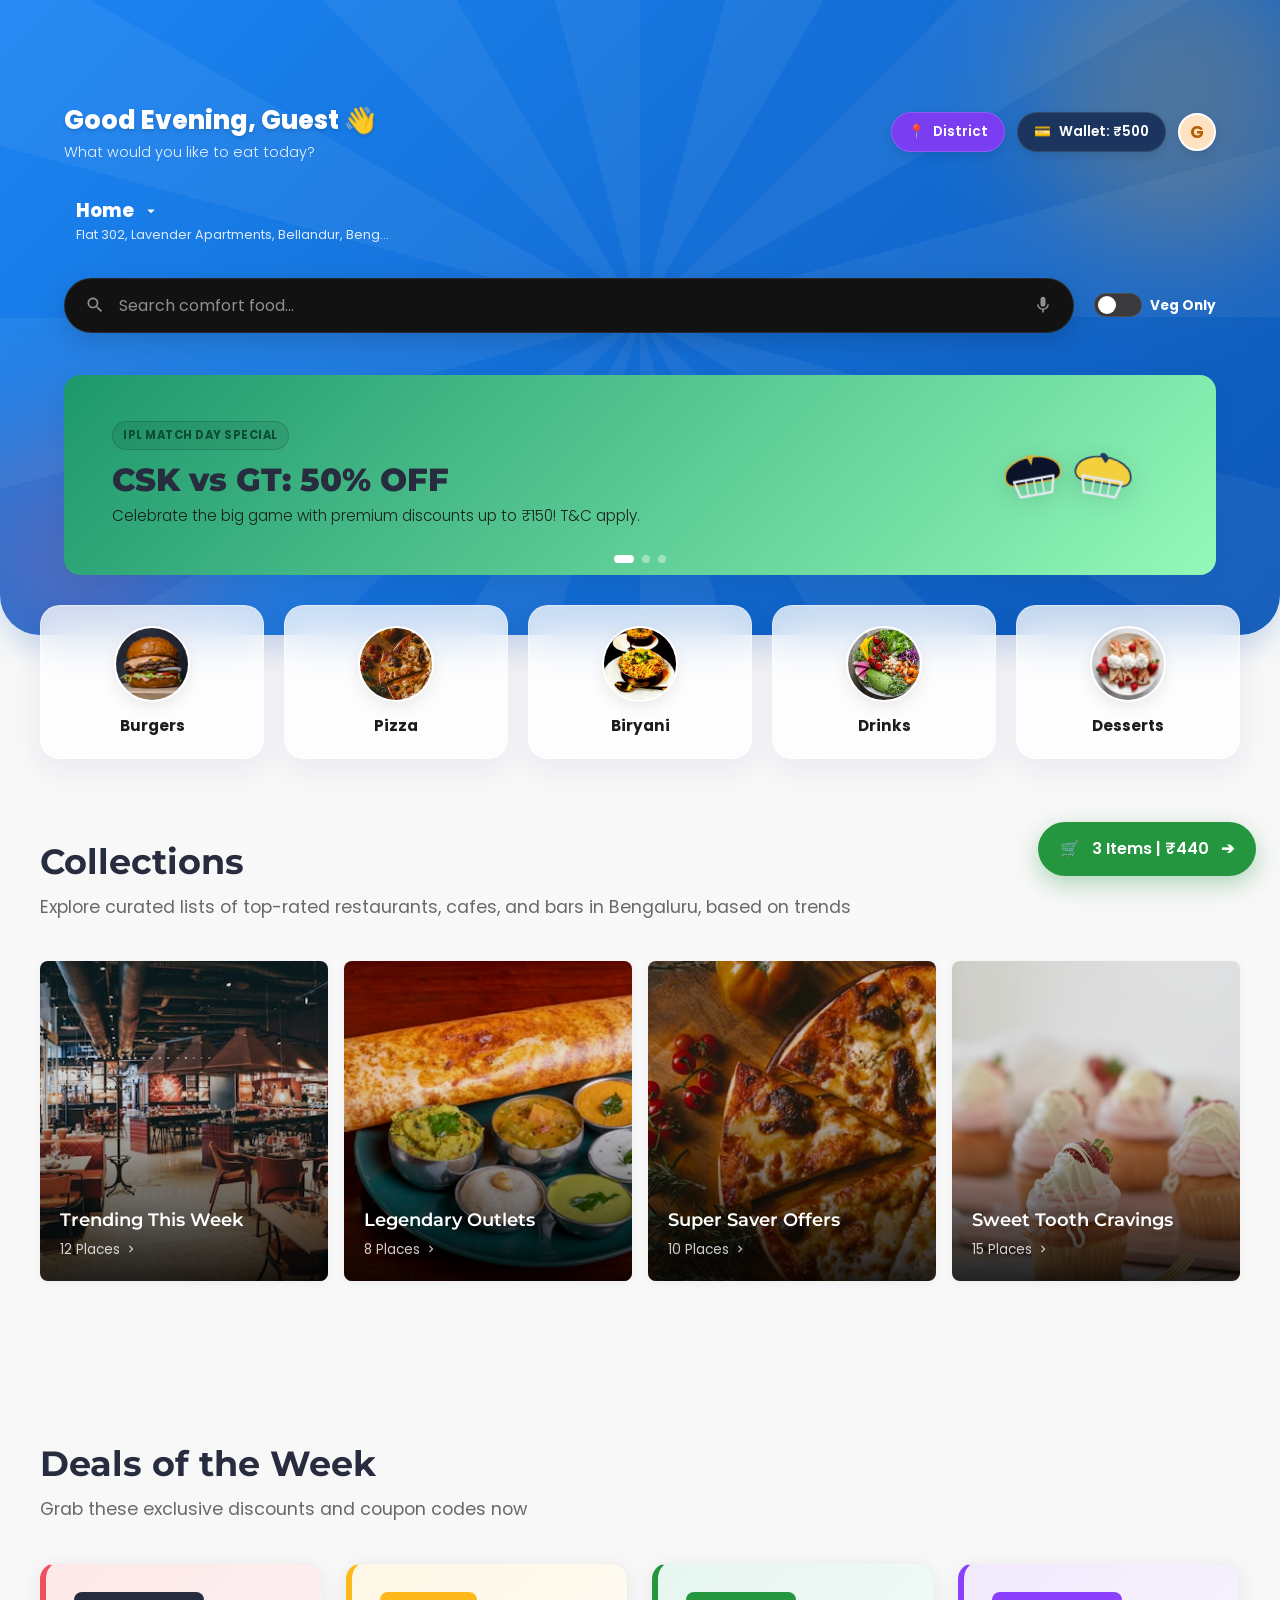
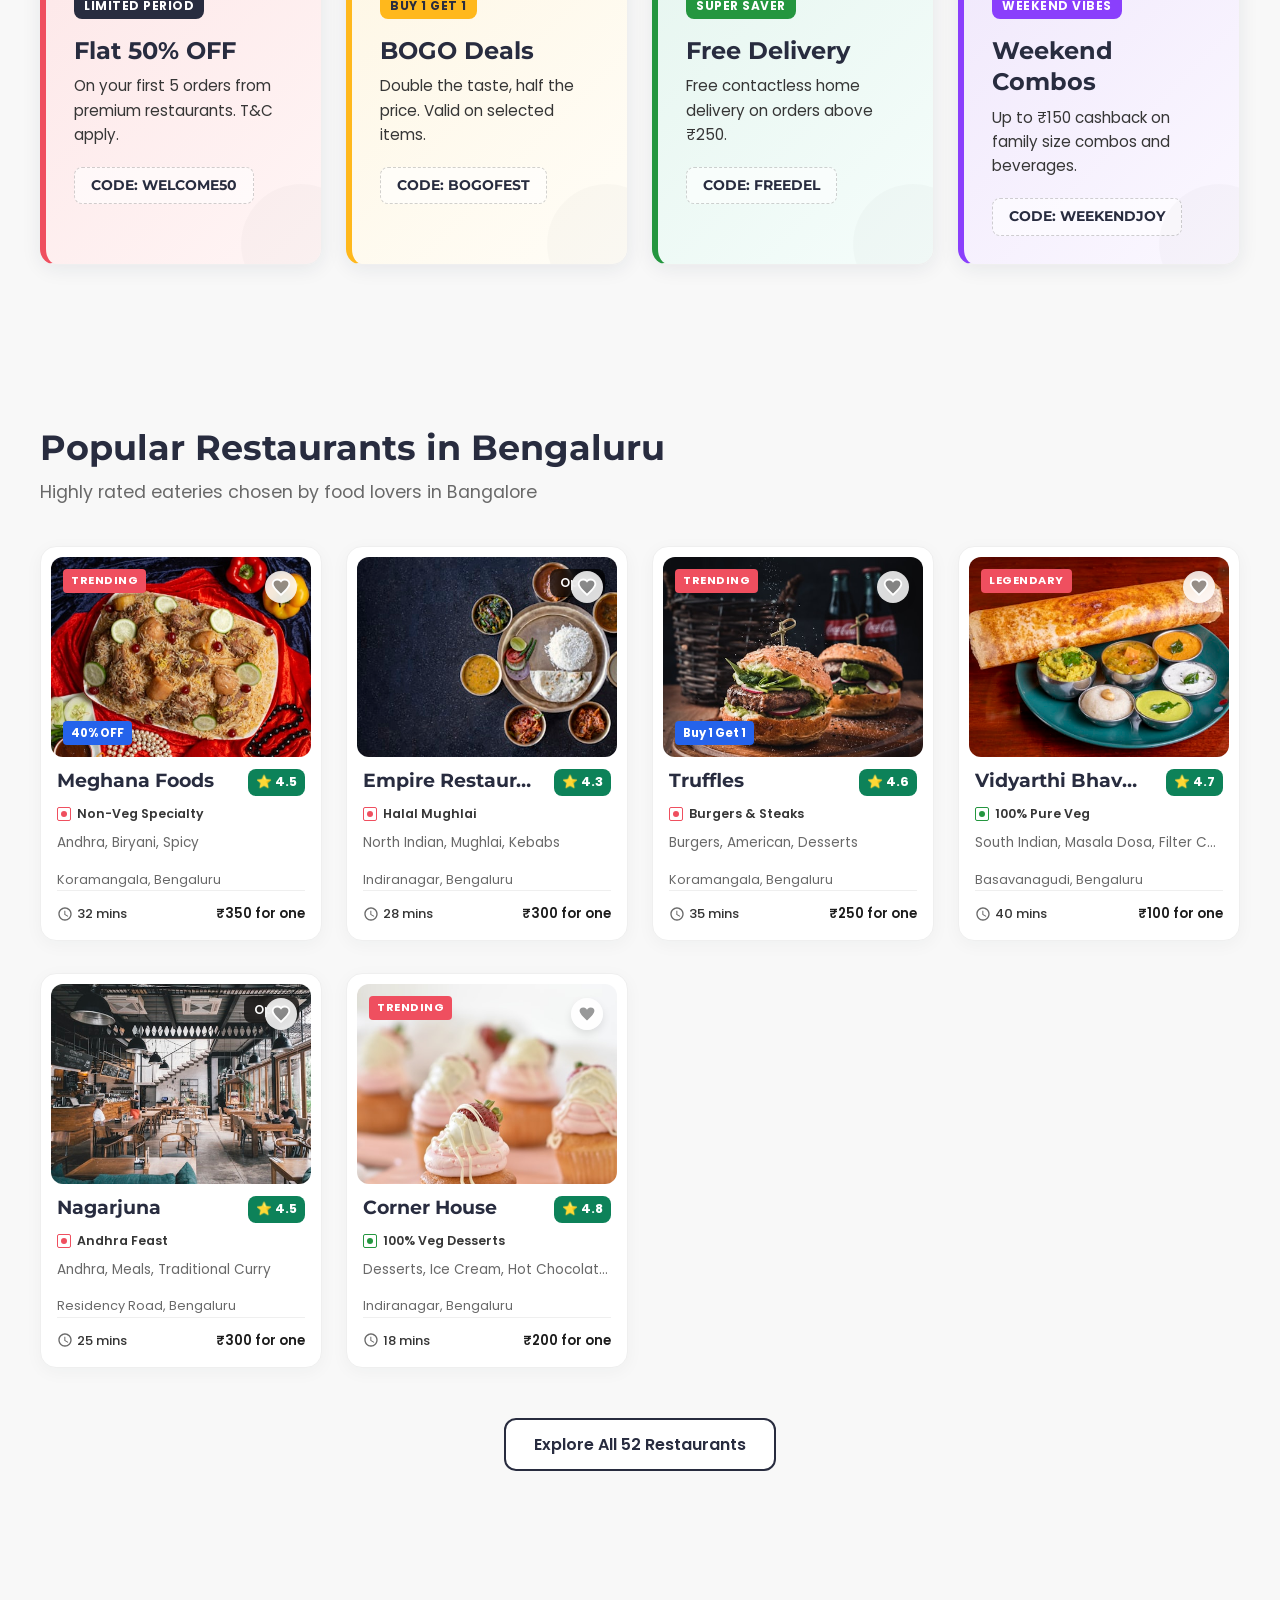
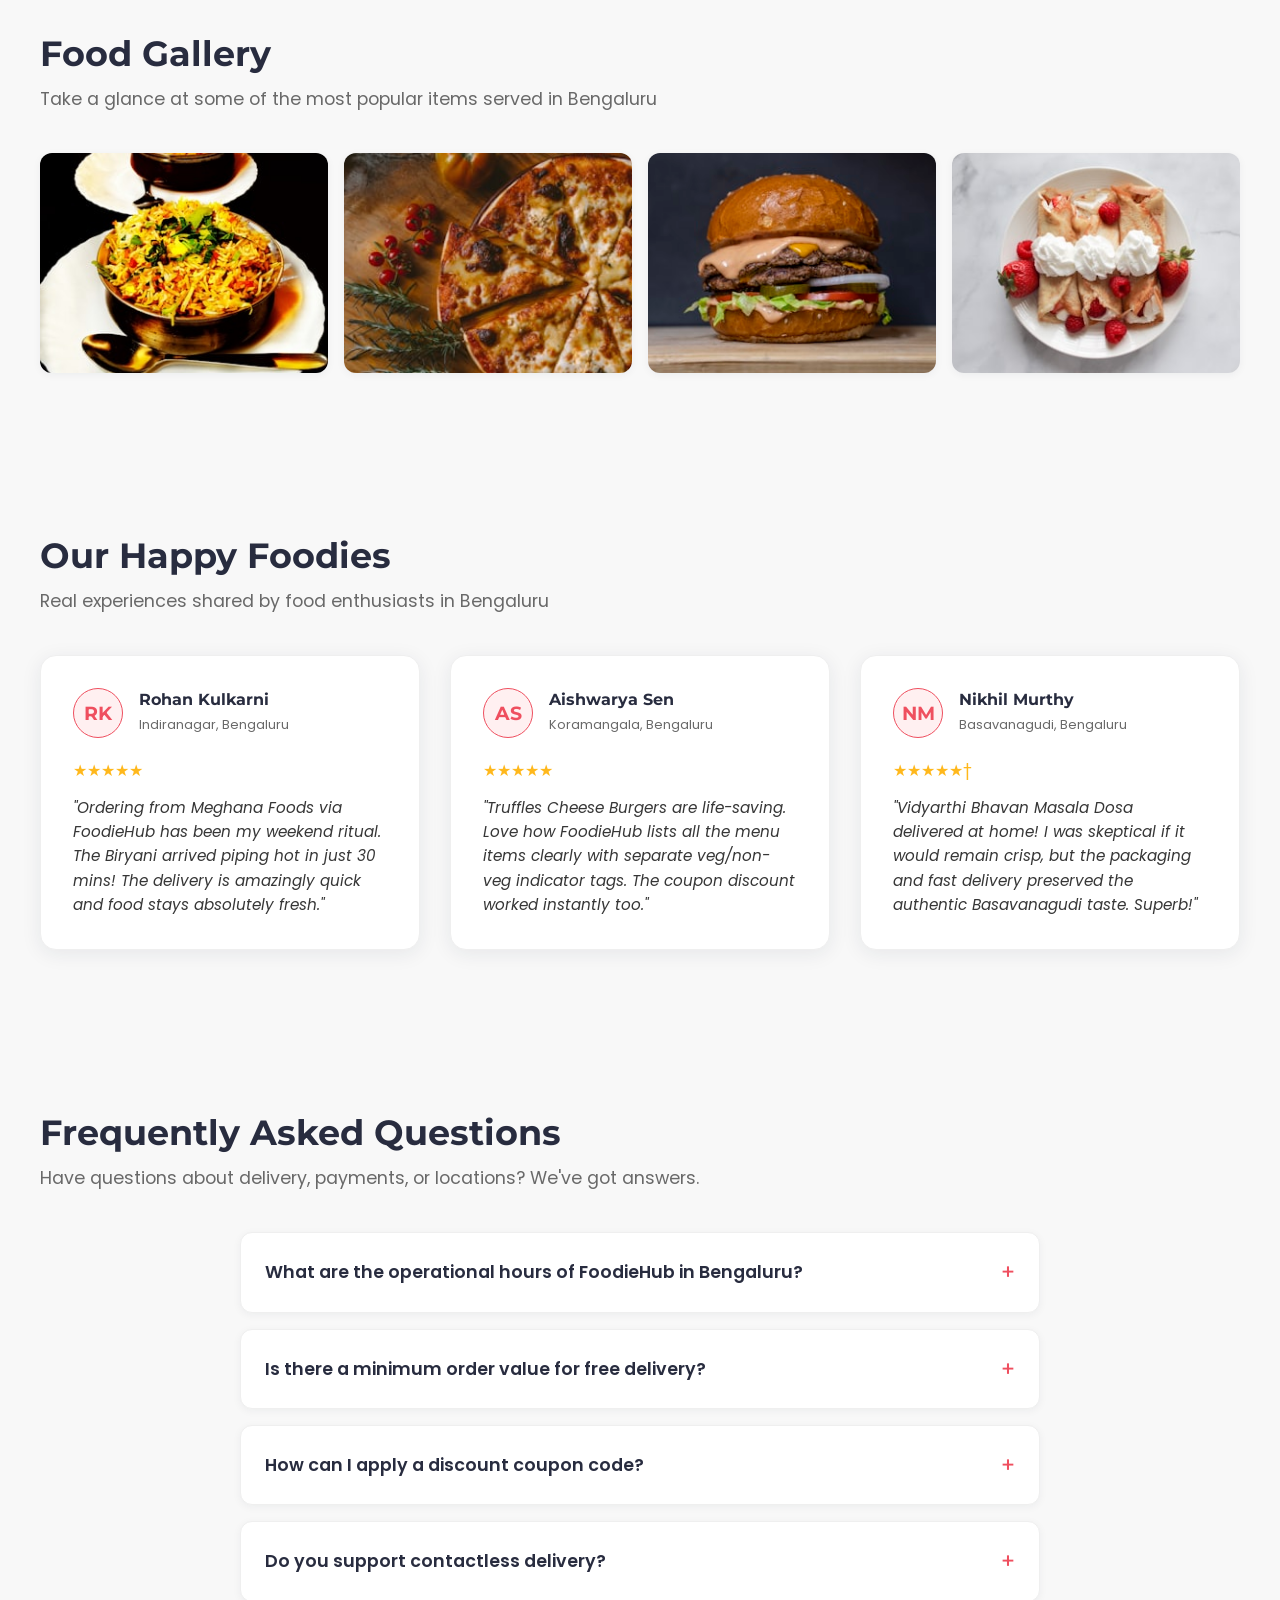
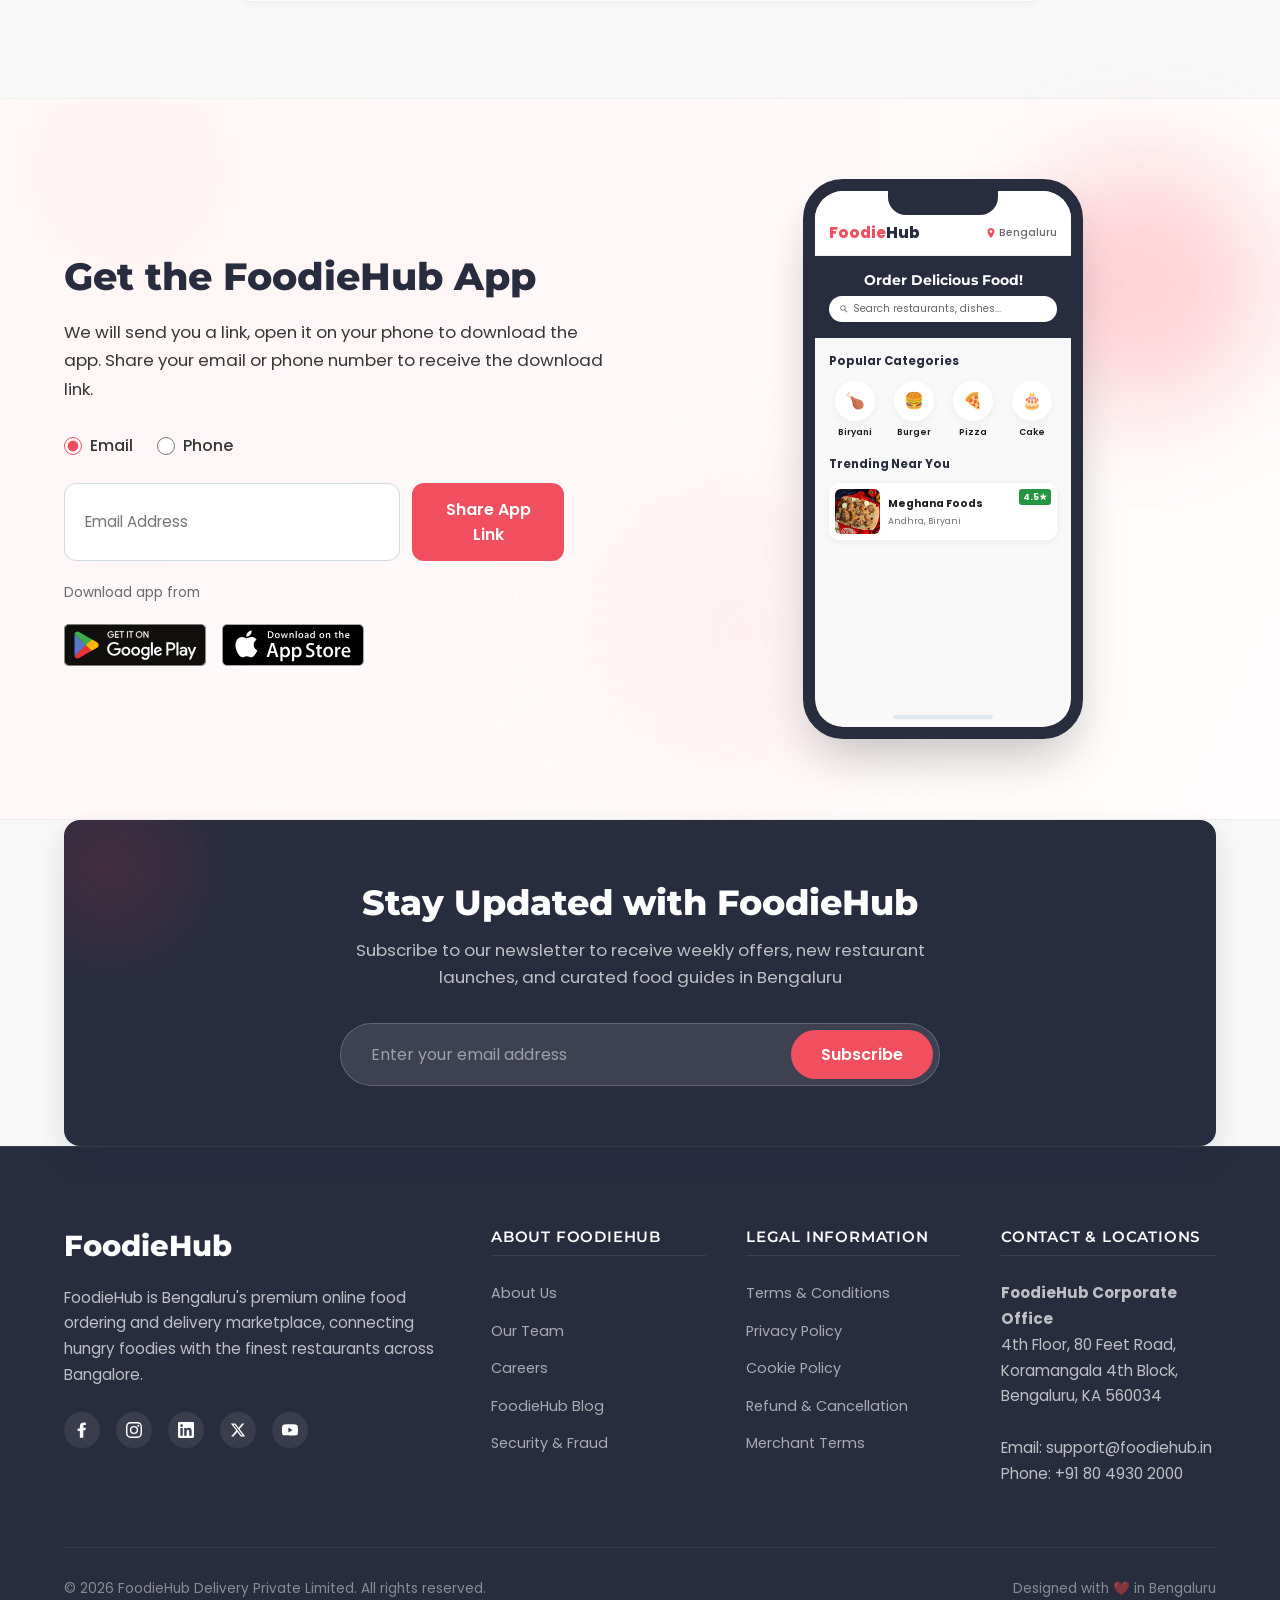
==== commit d1e55c35: "Upgrade homepage to premium Zomato/Swiggy style mobile app interface, including sticky bottom nav, f" ====
--- a/index.html
+++ b/index.html
@@ -12,220 +12,237 @@
   <!-- Hidden mobile menu checkbox and controls -->
   <input type="checkbox" id="menu-toggle" class="menu-toggle-checkbox">
 
-  <!-- Navigation Bar -->
-  <header class="navbar-wrapper navbar-transparent">
-    <div class="container navbar">
-      <a href="index.html" class="logo">
-        Foodie<span>Hub</span><div class="logo-dot"></div>
-      </a>
-
-      <!-- Location Selector -->
-      <div class="location-selector">
-        <svg xmlns="http://www.w3.org/2000/svg" height="20" viewBox="0 0 24 24" width="20">
-          <path d="M12 2C8.13 2 5 5.13 5 9c0 5.25 7 13 7 13s7-7.75 7-13c0-3.87-3.13-7-7-7zm0 9.5c-1.38 0-2.5-1.12-2.5-2.5s1.12-2.5 2.5-2.5 2.5 1.12 2.5 2.5-1.12 2.5-2.5 2.5z"/>
-        </svg>
-        <select aria-label="Select Bengaluru Location">
-          <option value="bengaluru">Bengaluru (All)</option>
-          <option value="koramangala" selected>Koramangala, Bengaluru</option>
-          <option value="indiranagar">Indiranagar, Bengaluru</option>
-          <option value="jayanagar">Jayanagar, Bengaluru</option>
-          <option value="basavanagudi">Basavanagudi, Bengaluru</option>
-          <option value="whitefield">Whitefield, Bengaluru</option>
-          <option value="hsr">HSR Layout, Bengaluru</option>
-        </select>
-      </div>
-
-      <!-- Nav Links -->
-      <nav class="nav-menu">
-        <a href="index.html" class="nav-link active">Home</a>
-        <a href="restaurants.html" class="nav-link">Restaurants</a>
-        <a href="index.html#offers" class="nav-link">Offers</a>
-        <a href="restaurants.html?type=dining" class="nav-link">Dining</a>
-        <a href="restaurants.html?type=nightlife" class="nav-link">Nightlife</a>
-        <a href="cart.html" class="nav-link nav-cart-btn">
-          Cart 
-          <span class="cart-badge">2</span>
-        </a>
-        <div class="nav-auth">
-          <a href="login.html" class="btn btn-outline btn-sm">Login</a>
-          <a href="register.html" class="btn btn-primary btn-sm">Sign Up</a>
-        </div>
-      </nav>
-
-      <!-- Mobile Hamburger Toggle Button -->
-      <label for="menu-toggle" class="menu-toggle-btn">
-        <svg xmlns="http://www.w3.org/2000/svg" height="28" viewBox="0 0 24 24" width="28" fill="#1C1C1C">
-          <path d="M3 18h18v-2H3v2zm0-5h18v-2H3v2zm0-7v2h18V6H3z"/>
-        </svg>
-      </label>
-    </div>
-  </header>
-
-  <!-- Hero Section -->
-  <section class="hero">
-    <div class="hero-content">
-      <h1>Foodie<span>Hub</span></h1>
-      <p>Discover the best food &amp; drinks in Bengaluru</p>
-      
-      <!-- Combined Search Container (Zomato Style) -->
-      <div class="search-main-container">
-        <!-- Location search box -->
-        <div class="location-search-box">
-          <div class="location-icon">
-            <svg xmlns="http://www.w3.org/2000/svg" height="20" viewBox="0 0 24 24" width="20" fill="#EF4F5F">
-              <path d="M12 2C8.13 2 5 5.13 5 9c0 5.25 7 13 7 13s7-7.75 7-13c0-3.87-3.13-7-7-7zm0 9.5c-1.38 0-2.5-1.12-2.5-2.5s1.12-2.5 2.5-2.5 2.5 1.12 2.5 2.5-1.12 2.5-2.5 2.5z"/>
+  <!-- Premium Mobile-App Style Container -->
+  <section class="hero-app-container">
+    <!-- Ambient Backdrop Effects -->
+    <div class="bg-light-rays"></div>
+    <div class="bg-floating-shape bg-shape-orange"></div>
+    <div class="bg-floating-shape bg-shape-red"></div>
+
+    <div class="container hero-app-content">
+      <!-- Greeting Row -->
+      <div class="app-greeting-row">
+        <div class="app-greeting-container">
+          <span class="app-time-greeting" id="app-time-greeting">Good Evening, Guest 👋</span>
+          <span class="app-greeting-sub">What would you like to eat today?</span>
+        </div>
+        <div class="app-quick-actions">
+          <div class="btn-pill-action purple">
+            <span class="action-icon">📍</span>
+            <span>District</span>
+          </div>
+          <div class="btn-pill-action blue">
+            <span class="action-icon">💳</span>
+            <span>Wallet: ₹500</span>
+          </div>
+          <div class="btn-avatar-circle" id="user-avatar-initials">G</div>
+        </div>
+      </div>
+
+      <!-- Top Location Indicator -->
+      <div style="position: relative; align-self: flex-start; z-index: 20;">
+        <div class="app-location-indicator" id="top-location-picker">
+          <svg xmlns="http://www.w3.org/2000/svg" height="22" viewBox="0 0 24 24" width="22" fill="#EF4F5F">
+            <path d="M12 2C8.13 2 5 5.13 5 9c0 5.25 7 13 7 13s7-7.75 7-13c0-3.87-3.13-7-7-7zm0 9.5c-1.38 0-2.5-1.12-2.5-2.5s1.12-2.5 2.5-2.5 2.5 1.12 2.5 2.5-1.12 2.5-2.5 2.5z"/>
+          </svg>
+          <div class="app-location-texts">
+            <div class="app-location-title-row">
+              <span id="app-location-title-text">Home</span>
+              <svg xmlns="http://www.w3.org/2000/svg" height="18" viewBox="0 0 24 24" width="18" fill="#ffffff" style="margin-left: 2px;">
+                <path d="M7 10l5 5 5-5H7z"/>
+              </svg>
+            </div>
+            <span class="app-location-addr" id="top-location-address">Flat 302, Lavender Apartments, Bellandur, Bengaluru</span>
+          </div>
+        </div>
+        <!-- Location Suggestions Dropdown -->
+        <div class="suggestions-dropdown" id="location-suggestions" style="top: 100%; left: 0; min-width: 280px; margin-top: 8px;">
+          <div class="suggestion-item detect-location" id="detect-gps">
+            <svg xmlns="http://www.w3.org/2000/svg" height="18" viewBox="0 0 24 24" width="18" fill="#EF4F5F">
+              <path d="M12 8c-2.21 0-4 1.79-4 4s1.79 4 4 4 4-1.79 4-4-1.79-4-4-4zm8.94 3c-.46-4.17-3.77-7.48-7.94-7.94V1c0-.55-.45-1-1-1s-1 .45-1 1v2.06C6.83 3.52 3.52 6.83 3.06 11H1c-.55 0-1 .45-1 1s.45 1 1 1h2.06c.46 4.17 3.77 7.48 7.94 7.94V23c0 .55.45 1 1 1s1-.45 1-1v-2.06c4.17-.46 7.48-3.77 7.94-7.94H23c.55 0 1-.45 1-1s-.45-1-1-1h-2.06zM12 19c-3.87 0-7-3.13-7-7s3.13-7 7-7 7 3.13 7 7-3.13 7-7 7z"/>
             </svg>
-          </div>
-          <input type="text" id="location-input" placeholder="Koramangala, Bengaluru" value="Koramangala, Bengaluru" autocomplete="off" aria-label="Location Input">
-          <div class="location-arrow">
-            <svg xmlns="http://www.w3.org/2000/svg" height="20" viewBox="0 0 24 24" width="20" fill="#696969">
-              <path d="M7 10l5 5 5-5H7z"/>
-            </svg>
-          </div>
-          <!-- Location Suggestions Dropdown -->
-          <div class="suggestions-dropdown" id="location-suggestions">
-            <div class="suggestion-item detect-location" id="detect-gps">
-              <svg xmlns="http://www.w3.org/2000/svg" height="18" viewBox="0 0 24 24" width="18" fill="#EF4F5F">
-                <path d="M12 8c-2.21 0-4 1.79-4 4s1.79 4 4 4 4-1.79 4-4-1.79-4-4-4zm8.94 3c-.46-4.17-3.77-7.48-7.94-7.94V1c0-.55-.45-1-1-1s-1 .45-1 1v2.06C6.83 3.52 3.52 6.83 3.06 11H1c-.55 0-1 .45-1 1s.45 1 1 1h2.06c.46 4.17 3.77 7.48 7.94 7.94V23c0 .55.45 1 1 1s1-.45 1-1v-2.06c4.17-.46 7.48-3.77 7.94-7.94H23c.55 0 1-.45 1-1s-.45-1-1-1h-2.06zM12 19c-3.87 0-7-3.13-7-7s3.13-7 7-7 7 3.13 7 7-3.13 7-7 7z"/>
-              </svg>
-              <span>Use Current Location (GPS)</span>
+            <span>Use Current Location (GPS)</span>
+          </div>
+          <div class="suggestion-divider"></div>
+          <div class="suggestion-item" data-value="Koramangala, Bengaluru">Koramangala, Bengaluru</div>
+          <div class="suggestion-item" data-value="Indiranagar, Bengaluru">Indiranagar, Bengaluru</div>
+          <div class="suggestion-item" data-value="Jayanagar, Bengaluru">Jayanagar, Bengaluru</div>
+          <div class="suggestion-item" data-value="HSR Layout, Bengaluru">HSR Layout, Bengaluru</div>
+          <div class="suggestion-item" data-value="Whitefield, Bengaluru">Whitefield, Bengaluru</div>
+          <div class="suggestion-item" data-value="Basavanagudi, Bengaluru">Basavanagudi, Bengaluru</div>
+        </div>
+      </div>
+
+      <!-- Search Row & Veg Toggle -->
+      <div class="app-search-row">
+        <div class="black-search-container">
+          <svg xmlns="http://www.w3.org/2000/svg" height="20" viewBox="0 0 24 24" width="20" fill="#8E8E93">
+            <path d="M15.5 14h-.79l-.28-.27C15.41 12.59 16 11.11 16 9.5 16 5.91 13.09 3 9.5 3S3 5.91 3 9.5 5.91 16 9.5 16c1.61 0 3.09-.59 4.23-1.57l.27.28v.79l5 4.99L20.49 19l-4.99-5zm-6 0C7.01 14 5 11.99 5 9.5S7.01 5 9.5 5 14 7.01 14 9.5 11.99 14 9.5 14z"/>
+          </svg>
+          <input type="text" id="restaurant-input" placeholder="Search comfort food..." autocomplete="off" aria-label="Search for restaurants, cuisines or dishes">
+          <svg class="search-mic-icon" xmlns="http://www.w3.org/2000/svg" height="20" viewBox="0 0 24 24" width="20" fill="currentColor">
+            <path d="M12 14c1.66 0 3-1.34 3-3V5c0-1.66-1.34-3-3-3S9 3.34 9 5v6c0 1.66 1.34 3 3 3zm5.3-3c0 3-2.54 5.1-5.3 5.1S6.7 14 6.7 11H5c0 3.41 2.72 6.23 6 6.72V21h2v-3.28c3.28-.48 6-3.3 6-6.72h-1.7z"/>
+          </svg>
+        </div>
+
+        <!-- Advanced Search Suggestions Dropdown Overlay -->
+        <div class="advanced-search-dropdown" id="advanced-search-dropdown">
+          <!-- Recent Searches Section -->
+          <div class="search-suggestion-section" id="section-recent-searches">
+            <h4>Recent Searches <span class="clear-all-btn" id="clear-recent-searches" style="font-size: 0.75rem; color: var(--primary-color); cursor: pointer; text-transform: none;">Clear All</span></h4>
+            <div class="recent-searches-list" id="recent-searches-list">
+              <!-- Rendered dynamically by JS -->
             </div>
-            <div class="suggestion-divider"></div>
-            <div class="suggestion-item" data-value="Koramangala, Bengaluru">Koramangala, Bengaluru</div>
-            <div class="suggestion-item" data-value="Indiranagar, Bengaluru">Indiranagar, Bengaluru</div>
-            <div class="suggestion-item" data-value="Jayanagar, Bengaluru">Jayanagar, Bengaluru</div>
-            <div class="suggestion-item" data-value="HSR Layout, Bengaluru">HSR Layout, Bengaluru</div>
-            <div class="suggestion-item" data-value="Whitefield, Bengaluru">Whitefield, Bengaluru</div>
-            <div class="suggestion-item" data-value="Basavanagudi, Bengaluru">Basavanagudi, Bengaluru</div>
-          </div>
-        </div>
-        
-        <div class="search-separator"></div>
-        
-        <!-- Dish search box -->
-        <form action="restaurants.html" method="GET" class="dish-search-box" onsubmit="return true;">
-          <div class="search-icon">
-            <svg xmlns="http://www.w3.org/2000/svg" height="20" viewBox="0 0 24 24" width="20" fill="#696969">
-              <path d="M15.5 14h-.79l-.28-.27C15.41 12.59 16 11.11 16 9.5 16 5.91 13.09 3 9.5 3S3 5.91 3 9.5 5.91 16 9.5 16c1.61 0 3.09-.59 4.23-1.57l.27.28v.79l5 4.99L20.49 19l-4.99-5zm-6 0C7.01 14 5 11.99 5 9.5S7.01 5 9.5 5 14 7.01 14 9.5 11.99 14 9.5 14z"/>
-            </svg>
-          </div>
-          <input type="text" name="search" id="restaurant-input" placeholder="Search for restaurant, cuisine or a dish" autocomplete="off" required aria-label="Search Restaurants">
-          <!-- Restaurant Suggestions Dropdown -->
-          <div class="suggestions-dropdown" id="restaurant-suggestions">
-            <div class="suggestion-title">Popular Cuisines</div>
-            <div class="suggestion-item item-cuisine" data-filter="biryani">
-              <img src="images/cuisine_images/biryani.jpg" alt="Biryani">
-              <span>Biryani</span>
+          </div>
+
+          <!-- Trending Searches Section -->
+          <div class="search-suggestion-section">
+            <h4>Trending Searches</h4>
+            <div class="trending-list">
+              <span class="trending-tag">🔥 Biryani</span>
+              <span class="trending-tag">🔥 Pizza</span>
+              <span class="trending-tag">🔥 Burger</span>
+              <span class="trending-tag">🔥 Healthy</span>
+              <span class="trending-tag">🔥 Desserts</span>
             </div>
-            <div class="suggestion-item item-cuisine" data-filter="burgers">
-              <img src="images/cuisine_images/burgers.jpg" alt="Burgers">
-              <span>Burgers (Truffles)</span>
+          </div>
+
+          <!-- Popular Cuisines Section -->
+          <div class="search-suggestion-section">
+            <h4>Popular Cuisines</h4>
+            <div class="popular-cuisine-row">
+              <div class="popular-cuisine-item" data-cuisine="biryani">
+                <img src="images/cuisine_images/biryani.jpg" alt="Biryani">
+                <span>Biryani</span>
+              </div>
+              <div class="popular-cuisine-item" data-cuisine="pizza">
+                <img src="images/cuisine_images/pizza.jpg" alt="Pizza">
+                <span>Pizza</span>
+              </div>
+              <div class="popular-cuisine-item" data-cuisine="burgers">
+                <img src="images/cuisine_images/burgers.jpg" alt="Burgers">
+                <span>Burgers</span>
+              </div>
+              <div class="popular-cuisine-item" data-cuisine="chinese">
+                <img src="images/cuisine_images/chinese.jpg" alt="Chinese">
+                <span>Chinese</span>
+              </div>
+              <div class="popular-cuisine-item" data-cuisine="desserts">
+                <img src="images/cuisine_images/desserts.jpg" alt="Desserts">
+                <span>Desserts</span>
+              </div>
             </div>
-            <div class="suggestion-item item-cuisine" data-filter="pizza">
-              <img src="images/cuisine_images/pizza.jpg" alt="Pizza">
-              <span>Pizza</span>
+          </div>
+        </div>
+
+        <div class="veg-toggle-container">
+          <label class="veg-switch">
+            <input type="checkbox" id="veg-only-toggle">
+            <span class="veg-slider"></span>
+          </label>
+          <span>Veg Only</span>
+        </div>
+      </div>
+
+      <!-- Auto-Sliding Promo Carousel -->
+      <div class="promo-carousel-wrapper">
+        <div class="promo-carousel">
+          <div class="carousel-slides-wrapper" id="carousel-slides-wrapper">
+            <!-- Slide 1: IPL match day -->
+            <div class="carousel-slide slide-ipl">
+              <div class="carousel-slide-content">
+                <span class="carousel-slide-badge">IPL Match Day Special</span>
+                <h3 class="carousel-slide-title">CSK vs GT: 50% OFF</h3>
+                <p class="carousel-slide-desc">Celebrate the big game with premium discounts up to ₹150! T&C apply.</p>
+              </div>
+              <div class="carousel-slide-graphic">
+                <!-- GT Helmet SVG -->
+                <svg class="helmet-gt" viewBox="0 0 100 100" xmlns="http://www.w3.org/2000/svg">
+                  <path d="M15,50 C15,20 85,20 85,50 C85,55 80,60 75,60 C70,60 30,60 25,60 C20,60 15,55 15,50 Z" fill="#0B132B" stroke="#D4AF37" stroke-width="2"/>
+                  <path d="M25,55 L75,55 L70,75 L30,75 Z" fill="none" stroke="#E2E8F0" stroke-width="3" stroke-linecap="round" stroke-linejoin="round"/>
+                  <line x1="40" y1="55" x2="40" y2="75" stroke="#E2E8F0" stroke-width="2"/>
+                  <line x1="50" y1="55" x2="50" y2="75" stroke="#E2E8F0" stroke-width="2"/>
+                  <line x1="60" y1="55" x2="60" y2="75" stroke="#E2E8F0" stroke-width="2"/>
+                  <path d="M45,25 L55,25 L50,38 Z" fill="#D4AF37"/>
+                </svg>
+                <!-- CSK Helmet SVG -->
+                <svg class="helmet-csk" viewBox="0 0 100 100" xmlns="http://www.w3.org/2000/svg">
+                  <path d="M15,50 C15,20 85,20 85,50 C85,55 80,60 75,60 C70,60 30,60 25,60 C20,60 15,55 15,50 Z" fill="#F4D03F" stroke="#1F3A60" stroke-width="2"/>
+                  <path d="M25,55 L75,55 L70,75 L30,75 Z" fill="none" stroke="#E2E8F0" stroke-width="3" stroke-linecap="round" stroke-linejoin="round"/>
+                  <line x1="40" y1="55" x2="40" y2="75" stroke="#E2E8F0" stroke-width="2"/>
+                  <line x1="50" y1="55" x2="50" y2="75" stroke="#E2E8F0" stroke-width="2"/>
+                  <line x1="60" y1="55" x2="60" y2="75" stroke="#E2E8F0" stroke-width="2"/>
+                  <path d="M42,25 C45,22 48,22 51,25 C54,28 54,32 50,35 C48,32 45,30 42,25 Z" fill="#1F3A60"/>
+                </svg>
+              </div>
             </div>
-            <div class="suggestion-title">Popular Restaurants</div>
-            <div class="suggestion-item item-restaurant" data-url="restaurant-details.html#res-meghana">
-              <img src="images/restaurant_images/res-biryani.jpg" alt="Meghana Foods">
-              <span>Meghana Foods (4.5★)</span>
+            <!-- Slide 2: Weekend coupon -->
+            <div class="carousel-slide slide-coupon">
+              <div class="carousel-slide-content">
+                <span class="carousel-slide-badge">Super Saver Deal</span>
+                <h3 class="carousel-slide-title">Flat ₹100 OFF</h3>
+                <p class="carousel-slide-desc">Order comfort food worth ₹200 or more and get flat discount instantly.</p>
+                <div class="slide-coupon-code">CODE: WELCOME50</div>
+              </div>
             </div>
-            <div class="suggestion-item item-restaurant" data-url="restaurant-details.html#res-truffles">
-              <img src="images/restaurant_images/res-burgers.jpg" alt="Truffles">
-              <span>Truffles (4.6★)</span>
+            <!-- Slide 3: Free delivery -->
+            <div class="carousel-slide slide-delivery">
+              <div class="carousel-slide-content">
+                <span class="carousel-slide-badge">Free Delivery</span>
+                <h3 class="carousel-slide-title">Free Home Delivery</h3>
+                <p class="carousel-slide-desc">No delivery charges on orders above ₹250. Order from top rated eateries near you!</p>
+              </div>
             </div>
-            <div class="suggestion-item item-restaurant" data-url="restaurant-details.html#res-vidyarthi">
-              <img src="images/restaurant_images/res-south-indian.jpg" alt="Vidyarthi Bhavan">
-              <span>Vidyarthi Bhavan (4.7★)</span>
-            </div>
-          </div>
-        </form>
+          </div>
+          <!-- Slider dots -->
+          <div class="carousel-dots" id="carousel-dots">
+            <span class="carousel-dot active" data-slide="0"></span>
+            <span class="carousel-dot" data-slide="1"></span>
+            <span class="carousel-dot" data-slide="2"></span>
+          </div>
+        </div>
       </div>
     </div>
   </section>
 
-  <!-- Categories Section -->
-  <section class="section container">
-    <div class="section-header">
-      <h2>In the Mood for Something Special?</h2>
-      <p>Explore Bengaluru's top cuisines curated just for you</p>
-    </div>
-    
-    <div class="category-grid">
-      <a href="restaurants.html" class="category-card">
-        <div class="category-img-wrapper">
-          <img src="images/cuisine_images/all.jpg" alt="All Cuisines">
-        </div>
-        <span>All Cuisines</span>
-      </a>
-
-      <a href="restaurants.html#biryani" class="category-card">
-        <div class="category-img-wrapper">
+  <!-- Floating Category Section -->
+  <section class="floating-category-section reveal-on-scroll">
+    <div class="app-categories-grid">
+      <div class="floating-category-card" onclick="window.location.href='restaurants.html#burgers'">
+        <div class="category-circle-img">
+          <img src="images/cuisine_images/burgers.jpg" alt="Burgers">
+        </div>
+        <span>Burgers</span>
+      </div>
+      <div class="floating-category-card" onclick="window.location.href='restaurants.html#pizza'">
+        <div class="category-circle-img">
+          <img src="images/cuisine_images/pizza.jpg" alt="Pizza">
+        </div>
+        <span>Pizza</span>
+      </div>
+      <div class="floating-category-card" onclick="window.location.href='restaurants.html#biryani'">
+        <div class="category-circle-img">
           <img src="images/cuisine_images/biryani.jpg" alt="Biryani">
         </div>
         <span>Biryani</span>
-      </a>
-
-      <a href="restaurants.html#north-indian" class="category-card">
-        <div class="category-img-wrapper">
-          <img src="images/cuisine_images/north-indian.jpg" alt="North Indian">
-        </div>
-        <span>North Indian</span>
-      </a>
-
-      <a href="restaurants.html#south-indian" class="category-card">
-        <div class="category-img-wrapper">
-          <img src="images/cuisine_images/south-indian.jpg" alt="South Indian">
-        </div>
-        <span>South Indian</span>
-      </a>
-
-      <a href="restaurants.html#burgers" class="category-card">
-        <div class="category-img-wrapper">
-          <img src="images/cuisine_images/burgers.jpg" alt="Burgers">
-        </div>
-        <span>Burgers</span>
-      </a>
-
-      <a href="restaurants.html#pizza" class="category-card">
-        <div class="category-img-wrapper">
-          <img src="images/cuisine_images/pizza.jpg" alt="Pizza">
-        </div>
-        <span>Pizza</span>
-      </a>
-
-      <a href="restaurants.html#chinese" class="category-card">
-        <div class="category-img-wrapper">
-          <img src="images/cuisine_images/chinese.jpg" alt="Chinese">
-        </div>
-        <span>Chinese</span>
-      </a>
-
-      <a href="restaurants.html#desserts" class="category-card">
-        <div class="category-img-wrapper">
+      </div>
+      <div class="floating-category-card" onclick="window.location.href='restaurants.html#healthy'">
+        <div class="category-circle-img">
+          <img src="images/cuisine_images/healthy.jpg" alt="Drinks">
+        </div>
+        <span>Drinks</span>
+      </div>
+      <div class="floating-category-card" onclick="window.location.href='restaurants.html#desserts'">
+        <div class="category-circle-img">
           <img src="images/cuisine_images/desserts.jpg" alt="Desserts">
         </div>
         <span>Desserts</span>
-      </a>
-
-      <a href="restaurants.html#mexican" class="category-card">
-        <div class="category-img-wrapper">
-          <img src="images/cuisine_images/mexican.jpg" alt="Mexican">
-        </div>
-        <span>Mexican</span>
-      </a>
-
-      <a href="restaurants.html#healthy" class="category-card">
-        <div class="category-img-wrapper">
-          <img src="images/cuisine_images/healthy.jpg" alt="Healthy Food">
-        </div>
-        <span>Healthy Food</span>
-      </a>
+      </div>
     </div>
   </section>
 
   <!-- Collections Section -->
-  <section class="section container">
+  <section class="section container reveal-on-scroll">
     <div class="section-header">
       <h2>Collections</h2>
       <p>Explore curated lists of top-rated restaurants, cafes, and bars in Bengaluru, based on trends</p>
@@ -271,7 +288,7 @@
   </section>
 
   <!-- Offers Section -->
-  <section class="section container" id="offers">
+  <section class="section container reveal-on-scroll" id="offers">
     <div class="section-header">
       <h2>Deals of the Week</h2>
       <p>Grab these exclusive discounts and coupon codes now</p>
@@ -295,27 +312,67 @@
       <div class="offer-card offer-card-3">
         <span class="offer-badge">SUPER SAVER</span>
         <h3>Free Delivery</h3>
-        <p>Free contactless home delivery on orders above â‚¹250.</p>
+        <p>Free contactless home delivery on orders above ₹250.</p>
         <span class="offer-code">CODE: FREEDEL</span>
       </div>
 
       <div class="offer-card offer-card-4">
         <span class="offer-badge">WEEKEND VIBES</span>
         <h3>Weekend Combos</h3>
-        <p>Up to â‚¹150 cashback on family size combos and beverages.</p>
+        <p>Up to ₹150 cashback on family size combos and beverages.</p>
         <span class="offer-code">CODE: WEEKENDJOY</span>
       </div>
     </div>
   </section>
 
   <!-- Featured Restaurants Section -->
-  <section class="section container">
+  <section class="section container reveal-on-scroll">
     <div class="section-header">
       <h2>Popular Restaurants in Bengaluru</h2>
       <p>Highly rated eateries chosen by food lovers in Bangalore</p>
     </div>
 
-    <div class="restaurant-grid">
+    <!-- Skeleton Loader Grid -->
+    <div class="skeleton-grid" id="restaurant-skeleton-grid">
+      <div class="skeleton-card">
+        <div class="skeleton-image shimmer-effect"></div>
+        <div class="skeleton-text title shimmer-effect"></div>
+        <div class="skeleton-text subtitle shimmer-effect"></div>
+        <div class="skeleton-text meta shimmer-effect"></div>
+      </div>
+      <div class="skeleton-card">
+        <div class="skeleton-image shimmer-effect"></div>
+        <div class="skeleton-text title shimmer-effect"></div>
+        <div class="skeleton-text subtitle shimmer-effect"></div>
+        <div class="skeleton-text meta shimmer-effect"></div>
+      </div>
+      <div class="skeleton-card">
+        <div class="skeleton-image shimmer-effect"></div>
+        <div class="skeleton-text title shimmer-effect"></div>
+        <div class="skeleton-text subtitle shimmer-effect"></div>
+        <div class="skeleton-text meta shimmer-effect"></div>
+      </div>
+      <div class="skeleton-card">
+        <div class="skeleton-image shimmer-effect"></div>
+        <div class="skeleton-text title shimmer-effect"></div>
+        <div class="skeleton-text subtitle shimmer-effect"></div>
+        <div class="skeleton-text meta shimmer-effect"></div>
+      </div>
+      <div class="skeleton-card">
+        <div class="skeleton-image shimmer-effect"></div>
+        <div class="skeleton-text title shimmer-effect"></div>
+        <div class="skeleton-text subtitle shimmer-effect"></div>
+        <div class="skeleton-text meta shimmer-effect"></div>
+      </div>
+      <div class="skeleton-card">
+        <div class="skeleton-image shimmer-effect"></div>
+        <div class="skeleton-text title shimmer-effect"></div>
+        <div class="skeleton-text subtitle shimmer-effect"></div>
+        <div class="skeleton-text meta shimmer-effect"></div>
+      </div>
+    </div>
+
+    <div class="restaurant-grid restaurant-cards-container" id="restaurant-cards-container" style="display: none; opacity: 0; transition: opacity 0.5s ease;">
       <!-- 1. Meghana Foods -->
       <a href="restaurant-details.html#res-meghana" class="restaurant-card">
         <div class="restaurant-img-wrapper">
@@ -331,7 +388,7 @@
         <div class="restaurant-info">
           <div class="restaurant-info-top">
             <h3>Meghana Foods</h3>
-            <span class="rating-badge rating-high">4.5 ★</span>
+            <span class="rating-badge rating-high">⭐ 4.5</span>
           </div>
           <div class="tag-veg-nonveg">
             <span class="indicator indicator-nonveg"><span class="indicator-dot"></span></span>
@@ -363,7 +420,7 @@
         <div class="restaurant-info">
           <div class="restaurant-info-top">
             <h3>Empire Restaurant</h3>
-            <span class="rating-badge rating-high">4.3 ★</span>
+            <span class="rating-badge rating-high">⭐ 4.3</span>
           </div>
           <div class="tag-veg-nonveg">
             <span class="indicator indicator-nonveg"><span class="indicator-dot"></span></span>
@@ -396,7 +453,7 @@
         <div class="restaurant-info">
           <div class="restaurant-info-top">
             <h3>Truffles</h3>
-            <span class="rating-badge rating-high">4.6 ★</span>
+            <span class="rating-badge rating-high">⭐ 4.6</span>
           </div>
           <div class="tag-veg-nonveg">
             <span class="indicator indicator-nonveg"><span class="indicator-dot"></span></span>
@@ -428,7 +485,7 @@
         <div class="restaurant-info">
           <div class="restaurant-info-top">
             <h3>Vidyarthi Bhavan</h3>
-            <span class="rating-badge rating-high">4.7 ★</span>
+            <span class="rating-badge rating-high">⭐ 4.7</span>
           </div>
           <div class="tag-veg-nonveg">
             <span class="indicator indicator-veg"><span class="indicator-dot"></span></span>
@@ -460,7 +517,7 @@
         <div class="restaurant-info">
           <div class="restaurant-info-top">
             <h3>Nagarjuna</h3>
-            <span class="rating-badge rating-high">4.5 ★</span>
+            <span class="rating-badge rating-high">⭐ 4.5</span>
           </div>
           <div class="tag-veg-nonveg">
             <span class="indicator indicator-nonveg"><span class="indicator-dot"></span></span>
@@ -492,7 +549,7 @@
         <div class="restaurant-info">
           <div class="restaurant-info-top">
             <h3>Corner House</h3>
-            <span class="rating-badge rating-high">4.8 ★</span>
+            <span class="rating-badge rating-high">⭐ 4.8</span>
           </div>
           <div class="tag-veg-nonveg">
             <span class="indicator indicator-veg"><span class="indicator-dot"></span></span>
@@ -517,7 +574,7 @@
   </section>
 
   <!-- Food Gallery Section -->
-  <section class="section container">
+  <section class="section container reveal-on-scroll">
     <div class="section-header">
       <h2>Food Gallery</h2>
       <p>Take a glance at some of the most popular items served in Bengaluru</p>
@@ -556,7 +613,7 @@
   </section>
 
   <!-- Customer Reviews Section -->
-  <section class="section container">
+  <section class="section container reveal-on-scroll">
     <div class="section-header">
       <h2>Our Happy Foodies</h2>
       <p>Real experiences shared by food enthusiasts in Bengaluru</p>
@@ -571,7 +628,7 @@
             <span>Indiranagar, Bengaluru</span>
           </div>
         </div>
-        <div class="review-stars">â˜…â˜…â˜…â˜…â˜…</div>
+        <div class="review-stars">★★★★★</div>
         <p class="review-text">"Ordering from Meghana Foods via FoodieHub has been my weekend ritual. The Biryani arrived piping hot in just 30 mins! The delivery is amazingly quick and food stays absolutely fresh."</p>
       </div>
 
@@ -583,7 +640,7 @@
             <span>Koramangala, Bengaluru</span>
           </div>
         </div>
-        <div class="review-stars">â˜…â˜…â˜…â˜…â˜…</div>
+        <div class="review-stars">★★★★★</div>
         <p class="review-text">"Truffles Cheese Burgers are life-saving. Love how FoodieHub lists all the menu items clearly with separate veg/non-veg indicator tags. The coupon discount worked instantly too."</p>
       </div>
 
@@ -595,14 +652,14 @@
             <span>Basavanagudi, Bengaluru</span>
           </div>
         </div>
-        <div class="review-stars">â˜…â˜…â˜…â˜…â˜†</div>
+        <div class="review-stars">★★★★★†</div>
         <p class="review-text">"Vidyarthi Bhavan Masala Dosa delivered at home! I was skeptical if it would remain crisp, but the packaging and fast delivery preserved the authentic Basavanagudi taste. Superb!"</p>
       </div>
     </div>
   </section>
 
   <!-- FAQ Section -->
-  <section class="section container">
+  <section class="section container reveal-on-scroll">
     <div class="section-header">
       <h2>Frequently Asked Questions</h2>
       <p>Have questions about delivery, payments, or locations? We've got answers.</p>
@@ -622,7 +679,7 @@
         <details>
           <summary>Is there a minimum order value for free delivery?</summary>
           <div class="faq-answer">
-            Yes, free delivery is automatically applied to orders above â‚¹250. For orders below â‚¹250, a standard delivery fee of â‚¹40 is added to support our local delivery partners in Bengaluru.
+            Yes, free delivery is automatically applied to orders above ₹250. For orders below ₹250, a standard delivery fee of ₹40 is added to support our local delivery partners in Bengaluru.
           </div>
         </details>
       </div>
@@ -648,7 +705,7 @@
   </section>
 
   <!-- App Download Section -->
-  <section class="app-download-section">
+  <section class="app-download-section reveal-on-scroll">
     <div class="container app-download-container">
       <div class="app-download-details">
         <h2>Get the FoodieHub App</h2>
@@ -737,7 +794,7 @@
   </section>
 
   <!-- Newsletter Section -->
-  <section class="container">
+  <section class="container reveal-on-scroll">
     <div class="newsletter-wrapper">
       <div class="newsletter-content">
         <h2>Stay Updated with FoodieHub</h2>
@@ -758,10 +815,21 @@
           <h3>FoodieHub</h3>
           <p>FoodieHub is Bengaluru's premium online food ordering and delivery marketplace, connecting hungry foodies with the finest restaurants across Bangalore.</p>
           <div class="social-links">
-            <a href="#" class="social-icon" aria-label="Facebook">FB</a>
-            <a href="#" class="social-icon" aria-label="Twitter">TW</a>
-            <a href="#" class="social-icon" aria-label="Instagram">IG</a>
-            <a href="#" class="social-icon" aria-label="LinkedIn">LN</a>
+            <a href="#" class="social-icon facebook" aria-label="Facebook">
+              <svg xmlns="http://www.w3.org/2000/svg" width="16" height="16" viewBox="0 0 24 24" fill="currentColor"><path d="M9.101 23.69h4.837v-11.2h3.243l.487-3.774h-3.73v-2.42c0-1.093.303-1.838 1.87-1.838h2.001V1.082C17.135 1.037 15.8 .922 14.248.922c-3.23 0-5.454 1.97-5.454 5.602v3.125H5.483v3.774H8.79v11.27z"/></svg>
+            </a>
+            <a href="#" class="social-icon instagram" aria-label="Instagram">
+              <svg xmlns="http://www.w3.org/2000/svg" width="16" height="16" viewBox="0 0 24 24" fill="currentColor"><path d="M12 2.163c3.204 0 3.584.012 4.85.07 3.252.148 4.771 1.691 4.919 4.919.058 1.265.069 1.645.069 4.849 0 3.205-.012 3.584-.069 4.849-.149 3.225-1.664 4.771-4.919 4.919-1.266.058-1.644.07-4.85.07-3.204 0-3.584-.012-4.849-.07-3.26-.149-4.771-1.699-4.919-4.92-.058-1.265-.07-1.644-.07-4.849 0-3.204.013-3.583.07-4.849.149-3.227 1.664-4.771 4.919-4.919 1.266-.057 1.645-.069 4.849-.069zM12 0C8.741 0 8.333.014 7.053.072 2.695.272.273 2.69.073 7.051.014 8.333 0 8.741 0 12c0 3.259.014 3.668.072 4.948.2 4.358 2.618 6.78 6.98 6.98 1.281.058 1.689.072 4.948.072 3.259 0 3.668-.014 4.948-.072 4.354-.2 6.782-2.618 6.979-6.98.059-1.28.073-1.689.073-4.948 0-3.259-.014-3.667-.072-4.947-.196-4.354-2.617-6.78-6.979-6.98C15.668.014 15.259 0 12 0zm0 5.838a6.162 6.162 0 1 0 0 12.324 6.162 6.162 0 0 0 0-12.324zM12 16a4 4 0 1 1 0-8 4 4 0 0 1 0 8zm6.406-11.845a1.44 1.44 0 1 0 0 2.881 1.44 1.44 0 0 0 0-2.881z"/></svg>
+            </a>
+            <a href="#" class="social-icon linkedin" aria-label="LinkedIn">
+              <svg xmlns="http://www.w3.org/2000/svg" width="16" height="16" viewBox="0 0 24 24" fill="currentColor"><path d="M22.23 0H1.77C.8 0 0 .77 0 1.72v20.56C0 23.23.8 24 1.77 24h20.46c.98 0 1.77-.77 1.77-1.72V1.72C24 .77 23.2 0 22.23 0zM7.12 20.45H3.56V9H7.12v11.45zM5.34 7.43c-1.14 0-2.06-.92-2.06-2.06 0-1.14.92-2.06 2.06-2.06 1.14 0 2.06.92 2.06 2.06 0 1.14-.92 2.06-2.06 2.06zm15.11 13.02h-3.56v-5.6c0-1.34-.03-3.05-1.86-3.05-1.86 0-2.14 1.45-2.14 2.95v5.7h-3.56V9h3.42v1.56h.05c.48-.9 1.64-1.85 3.37-1.85 3.6 0 4.27 2.37 4.27 5.45v6.29z"/></svg>
+            </a>
+            <a href="#" class="social-icon twitter" aria-label="Twitter/X">
+              <svg xmlns="http://www.w3.org/2000/svg" width="16" height="16" viewBox="0 0 24 24" fill="currentColor"><path d="M18.244 2.25h3.308l-7.227 8.26 8.502 11.24H16.17l-5.214-6.817L4.99 21.75H1.68l7.73-8.835L1.254 2.25H8.08l4.713 6.231zm-1.161 17.52h1.833L7.084 4.126H5.117z"/></svg>
+            </a>
+            <a href="#" class="social-icon youtube" aria-label="YouTube">
+              <svg xmlns="http://www.w3.org/2000/svg" width="16" height="16" viewBox="0 0 24 24" fill="currentColor"><path d="M23.498 6.163c-.272-1.016-1.071-1.815-2.087-2.087C19.565 3.54 12 3.54 12 3.54s-7.565 0-9.411.536C1.573 4.348.774 5.147.502 6.163.003 8.01 0 12 0 12s.003 3.99.502 5.837c.272 1.016 1.071 1.815 2.087 2.087 1.846.536 9.411.536 9.411.536s7.565 0 9.411-.536c1.016-.272 1.815-1.071 2.087-2.087.5-1.847.5-5.837.5-5.837s0-3.99-.502-5.837zM9.545 15.568V8.432L15.818 12l-6.273 3.568z"/></svg>
+            </a>
           </div>
         </div>
 
@@ -802,11 +870,65 @@
 
       <div class="footer-bottom">
         <p>&copy; 2026 FoodieHub Delivery Private Limited. All rights reserved.</p>
-        <p>Designed with â�¤ï¸� for food lovers in Bengaluru</p>
+        <p>Designed with ❤️ in Bengaluru</p>
       </div>
     </div>
   </footer>
+
+  <!-- Floating Cart Widget -->
+  <div class="floating-cart-btn" id="floating-cart-widget" onclick="window.location.href='cart.html'">
+    <span class="floating-cart-icon">🛒</span>
+    <span class="floating-cart-text" id="floating-cart-text">0 Items | ₹0</span>
+    <span class="floating-cart-arrow">➔</span>
+  </div>
+
+  <!-- Sticky Bottom Mobile Navigation -->
+  <nav class="mobile-bottom-nav">
+    <div class="mobile-nav-item active" onclick="handleMobileNavClick(this, 'home')">
+      <svg xmlns="http://www.w3.org/2000/svg" viewBox="0 0 24 24">
+        <path d="M3 9l9-7 9 7v11a2 2 0 0 1-2 2H5a2 2 0 0 1-2-2z"></path>
+        <polyline points="9 22 9 12 15 12 15 22"></polyline>
+      </svg>
+      <span>Home</span>
+    </div>
+    <div class="mobile-nav-item" onclick="handleMobileNavClick(this, 'search')">
+      <svg xmlns="http://www.w3.org/2000/svg" viewBox="0 0 24 24">
+        <circle cx="11" cy="11" r="8"></circle>
+        <line x1="21" y1="21" x2="16.65" y2="16.65"></line>
+      </svg>
+      <span>Search</span>
+    </div>
+    <div class="mobile-nav-item" onclick="handleMobileNavClick(this, 'orders')">
+      <svg xmlns="http://www.w3.org/2000/svg" viewBox="0 0 24 24">
+        <path d="M14 2H6a2 2 0 0 0-2 2v16a2 2 0 0 0 2 2h12a2 2 0 0 0 2-2V8z"></path>
+        <polyline points="14 2 14 8 20 8"></polyline>
+        <line x1="16" y1="13" x2="8" y2="13"></line>
+        <line x1="16" y1="17" x2="8" y2="17"></line>
+        <polyline points="10 9 9 9 8 9"></polyline>
+      </svg>
+      <span>Orders</span>
+    </div>
+    <div class="mobile-nav-item" onclick="handleMobileNavClick(this, 'cart')">
+      <div style="position: relative; display: inline-block;">
+        <svg xmlns="http://www.w3.org/2000/svg" viewBox="0 0 24 24">
+          <circle cx="9" cy="21" r="1"></circle>
+          <circle cx="20" cy="21" r="1"></circle>
+          <path d="M1 1h4l2.68 13.39a2 2 0 0 0 2 1.61h9.72a2 2 0 0 0 2-1.61L23 6H6"></path>
+        </svg>
+        <span class="cart-badge">0</span>
+      </div>
+      <span>Cart</span>
+    </div>
+    <div class="mobile-nav-item" onclick="handleMobileNavClick(this, 'profile')">
+      <svg xmlns="http://www.w3.org/2000/svg" viewBox="0 0 24 24">
+        <path d="M20 21v-2a4 4 0 0 0-4-4H8a4 4 0 0 0-4 4v2"></path>
+        <circle cx="12" cy="7" r="4"></circle>
+      </svg>
+      <span>Profile</span>
+    </div>
+  </nav>
+
   <script src="js/cart.js"></script>
   <script src="js/app.js"></script>
 </body>
-</html>
+</html>
--- a/css/style.css
+++ b/css/style.css
@@ -1105,13 +1105,37 @@
   align-items: center;
   justify-content: center;
   color: var(--bg-white);
-  transition: var(--transition-normal);
+  transition: all 0.3s cubic-bezier(0.175, 0.885, 0.32, 1.275);
 }
 
 .social-icon:hover {
-  background-color: var(--primary-color);
   color: var(--bg-white);
-  transform: translateY(-3px);
+  transform: translateY(-5px) scale(1.1);
+}
+
+.social-icon.facebook:hover {
+  background-color: #1877F2;
+  box-shadow: 0 5px 15px rgba(24, 119, 242, 0.4);
+}
+
+.social-icon.instagram:hover {
+  background: radial-gradient(circle at 30% 107%, #fdf497 0%, #fdf497 5%, #fd5949 45%,#d6249f 60%,#285AEB 90%);
+  box-shadow: 0 5px 15px rgba(214, 36, 159, 0.4);
+}
+
+.social-icon.linkedin:hover {
+  background-color: #0A66C2;
+  box-shadow: 0 5px 15px rgba(10, 102, 194, 0.4);
+}
+
+.social-icon.twitter:hover {
+  background-color: #000000;
+  box-shadow: 0 5px 15px rgba(0, 0, 0, 0.4);
+}
+
+.social-icon.youtube:hover {
+  background-color: #FF0000;
+  box-shadow: 0 5px 15px rgba(255, 0, 0, 0.4);
 }
 
 .footer-col h4 {
@@ -3431,4 +3455,1060 @@
   }
 }
 
-
+/* Premium Polish & Dynamic Cart Features CSS */
+.qty-selector-container {
+  position: absolute;
+  bottom: -10px;
+  left: 50%;
+  transform: translateX(-50%);
+  background: #FFF;
+  color: var(--primary-color);
+  border: 1.5px solid var(--primary-color);
+  border-radius: var(--border-radius-sm);
+  padding: 0;
+  display: flex;
+  align-items: center;
+  justify-content: space-between;
+  box-shadow: 0 4px 10px rgba(0,0,0,0.12);
+  width: 90px;
+  height: 34px;
+  overflow: hidden;
+  z-index: 10;
+  animation: popIn 0.2s cubic-bezier(0.175, 0.885, 0.32, 1.275);
+}
+
+@keyframes popIn {
+  0% { transform: translateX(-50%) scale(0.8); opacity: 0; }
+  100% { transform: translateX(-50%) scale(1); opacity: 1; }
+}
+
+.qty-selector-btn {
+  background: transparent;
+  color: var(--primary-color);
+  border: none;
+  font-weight: 700;
+  cursor: pointer;
+  width: 28px;
+  height: 100%;
+  display: flex;
+  align-items: center;
+  justify-content: center;
+  font-size: 1rem;
+  transition: background-color 0.2s ease;
+}
+
+.qty-selector-btn:hover {
+  background-color: rgba(239, 79, 95, 0.08);
+}
+
+.qty-selector-value {
+  font-weight: 600;
+  font-size: 0.9rem;
+  color: var(--primary-color);
+}
+
+@keyframes slideOutLeft {
+  0% {
+    opacity: 1;
+    transform: translateX(0);
+    max-height: 150px;
+  }
+  100% {
+    opacity: 0;
+    transform: translateX(-100%);
+    max-height: 0;
+    padding-top: 0;
+    padding-bottom: 0;
+    margin-top: 0;
+    margin-bottom: 0;
+    border: none;
+  }
+}
+
+.cart-item-removed {
+  animation: slideOutLeft 0.4s cubic-bezier(0.19, 1, 0.22, 1) forwards;
+  overflow: hidden;
+}
+
+/* ==========================================================================
+   FoodieHub Premium Mobile-App Redesign Styles
+   ========================================================================== */
+
+/* Shimmer Variable Definitions */
+:root {
+  --glass-bg: rgba(255, 255, 255, 0.75);
+  --glass-border: rgba(255, 255, 255, 0.4);
+  --glass-shadow: 0 10px 30px rgba(31, 38, 135, 0.07);
+  --shimmer-gradient: linear-gradient(90deg, #F2F4F7 25%, #E6E9EE 37%, #F2F4F7 63%);
+  --card-glow-shadow: 0 0 18px rgba(239, 79, 95, 0.12);
+}
+
+/* --- Dynamic Colorful Hero Background with Light Rays & Shapes --- */
+.hero-app-container {
+  position: relative;
+  width: 100%;
+  background: linear-gradient(135deg, #1b85f3 0%, #0c57b7 100%);
+  color: var(--bg-white);
+  padding: 100px 0 60px;
+  overflow: hidden;
+  border-bottom-left-radius: 40px;
+  border-bottom-right-radius: 40px;
+  box-shadow: 0 12px 30px rgba(12, 87, 183, 0.2);
+}
+
+/* Conic Light Rays Rotating in Background */
+.bg-light-rays {
+  position: absolute;
+  top: -50%;
+  left: -50%;
+  width: 200%;
+  height: 200%;
+  background: repeating-conic-gradient(
+    from 0deg,
+    transparent 0deg 15deg,
+    rgba(255, 255, 255, 0.05) 15deg 30deg
+  );
+  transform-origin: center;
+  animation: rotateRays 60s linear infinite;
+  pointer-events: none;
+  z-index: 1;
+}
+
+@keyframes rotateRays {
+  0% { transform: rotate(0deg); }
+  100% { transform: rotate(360deg); }
+}
+
+/* Floating shape blobs */
+.bg-floating-shape {
+  position: absolute;
+  border-radius: 50%;
+  filter: blur(60px);
+  pointer-events: none;
+  z-index: 2;
+}
+
+.bg-shape-orange {
+  background: #FF9F1C;
+  width: 300px;
+  height: 300px;
+  top: -50px;
+  right: -50px;
+  opacity: 0.25;
+  animation: floatShape 10s ease-in-out infinite alternate;
+}
+
+.bg-shape-red {
+  background: #EF4F5F;
+  width: 250px;
+  height: 250px;
+  bottom: -50px;
+  left: -50px;
+  opacity: 0.25;
+  animation: floatShape 8s ease-in-out infinite alternate-reverse;
+}
+
+@keyframes floatShape {
+  0% { transform: translateY(0) scale(1); }
+  100% { transform: translateY(-30px) scale(1.1); }
+}
+
+.hero-app-content {
+  position: relative;
+  z-index: 5;
+  display: flex;
+  flex-direction: column;
+  gap: 32px;
+}
+
+/* Header Greeting */
+.app-greeting-row {
+  display: flex;
+  align-items: center;
+  justify-content: space-between;
+}
+
+.app-greeting-container {
+  display: flex;
+  flex-direction: column;
+}
+
+.app-time-greeting {
+  font-size: 1.6rem;
+  font-weight: 800;
+  color: var(--bg-white);
+  text-shadow: 0 2px 4px rgba(0, 0, 0, 0.15);
+}
+
+.app-greeting-sub {
+  font-size: 0.9rem;
+  opacity: 0.9;
+  font-weight: 300;
+}
+
+/* Top bar Quick actions */
+.app-quick-actions {
+  display: flex;
+  align-items: center;
+  gap: 12px;
+}
+
+.btn-pill-action {
+  display: flex;
+  align-items: center;
+  gap: 8px;
+  padding: 8px 16px;
+  border-radius: 30px;
+  font-weight: 600;
+  font-size: 0.85rem;
+  transition: var(--transition-fast);
+  color: var(--bg-white);
+  cursor: pointer;
+  box-shadow: 0 4px 10px rgba(0, 0, 0, 0.1);
+}
+
+.btn-pill-action.purple {
+  background: #7A3DF2;
+  border: 1px solid rgba(255, 255, 255, 0.15);
+}
+
+.btn-pill-action.purple:hover {
+  background: #8b52f5;
+  transform: translateY(-2px);
+}
+
+.btn-pill-action.blue {
+  background: #1C355E;
+  border: 1px solid rgba(255, 255, 255, 0.1);
+}
+
+.btn-pill-action.blue:hover {
+  background: #254477;
+  transform: translateY(-2px);
+}
+
+.btn-avatar-circle {
+  width: 38px;
+  height: 38px;
+  border-radius: 50%;
+  background: #FFE2C2;
+  color: #B56000;
+  font-weight: 700;
+  font-size: 1.05rem;
+  display: flex;
+  align-items: center;
+  justify-content: center;
+  border: 2.5px solid var(--bg-white);
+  cursor: pointer;
+  box-shadow: 0 4px 10px rgba(0, 0, 0, 0.1);
+  transition: var(--transition-fast);
+}
+
+.btn-avatar-circle:hover {
+  transform: scale(1.08);
+  box-shadow: 0 6px 15px rgba(0, 0, 0, 0.15);
+}
+
+/* Top location redesign (inside gradient hero) */
+.app-location-indicator {
+  display: inline-flex;
+  align-items: flex-start;
+  gap: 12px;
+  cursor: pointer;
+  transition: opacity 0.2s;
+  max-width: 70%;
+}
+
+.app-location-indicator:hover {
+  opacity: 0.95;
+}
+
+.app-location-texts {
+  display: flex;
+  flex-direction: column;
+}
+
+.app-location-title-row {
+  display: flex;
+  align-items: center;
+  gap: 6px;
+  font-weight: 800;
+  font-size: 1.15rem;
+}
+
+.app-location-addr {
+  font-size: 0.8rem;
+  opacity: 0.85;
+  white-space: nowrap;
+  overflow: hidden;
+  text-overflow: ellipsis;
+  max-width: 320px;
+}
+
+/* Premium Black Search Bar with Veg Toggle Row */
+.app-search-row {
+  display: flex;
+  align-items: center;
+  gap: 20px;
+  position: relative;
+}
+
+.black-search-container {
+  flex-grow: 1;
+  display: flex;
+  align-items: center;
+  background-color: #121212;
+  border-radius: 30px;
+  padding: 14px 20px;
+  box-shadow: 0 8px 24px rgba(0,0,0,0.15);
+  border: 1.5px solid rgba(255, 255, 255, 0.1);
+  transition: all 0.3s cubic-bezier(0.175, 0.885, 0.32, 1.275);
+}
+
+.black-search-container:focus-within {
+  border-color: var(--primary-color);
+  box-shadow: 0 8px 30px rgba(239, 79, 95, 0.25), 0 0 15px rgba(239, 79, 95, 0.15);
+  transform: translateY(-2px);
+}
+
+.black-search-container input {
+  background: transparent;
+  border: none;
+  color: var(--bg-white);
+  font-size: 1rem;
+  margin-left: 14px;
+  flex-grow: 1;
+  outline: none;
+}
+
+.black-search-container input::placeholder {
+  color: #8E8E93;
+}
+
+.search-mic-icon {
+  margin-left: 14px;
+  cursor: pointer;
+  color: #8E8E93;
+  transition: color 0.2s;
+}
+
+.search-mic-icon:hover {
+  color: var(--primary-color);
+}
+
+/* Veg Toggle Switch styling */
+.veg-toggle-container {
+  display: flex;
+  align-items: center;
+  gap: 8px;
+  color: var(--bg-white);
+  font-weight: 700;
+  font-size: 0.85rem;
+  cursor: pointer;
+}
+
+.veg-switch {
+  position: relative;
+  display: inline-block;
+  width: 48px;
+  height: 24px;
+}
+
+.veg-switch input {
+  opacity: 0;
+  width: 0;
+  height: 0;
+}
+
+.veg-slider {
+  position: absolute;
+  cursor: pointer;
+  top: 0;
+  left: 0;
+  right: 0;
+  bottom: 0;
+  background-color: #3A3A3C;
+  transition: .3s;
+  border-radius: 24px;
+  border: 1px solid rgba(255, 255, 255, 0.1);
+}
+
+.veg-slider:before {
+  position: absolute;
+  content: "";
+  height: 18px;
+  width: 18px;
+  left: 3px;
+  bottom: 2px;
+  background-color: white;
+  transition: .3s;
+  border-radius: 50%;
+}
+
+.veg-switch input:checked + .veg-slider {
+  background-color: var(--veg-green);
+  border-color: rgba(255, 255, 255, 0.2);
+}
+
+.veg-switch input:checked + .veg-slider:before {
+  transform: translateX(24px);
+}
+
+/* --- Auto-Sliding Promo Carousel --- */
+.promo-carousel-wrapper {
+  position: relative;
+  width: 100%;
+  margin-top: 10px;
+}
+
+.promo-carousel {
+  position: relative;
+  width: 100%;
+  height: 200px;
+  overflow: hidden;
+  border-radius: var(--border-radius-lg);
+  box-shadow: var(--shadow-md);
+}
+
+.carousel-slides-wrapper {
+  display: flex;
+  width: 300%;
+  height: 100%;
+  transition: transform 0.6s cubic-bezier(0.25, 1, 0.5, 1);
+}
+
+.carousel-slide {
+  width: 33.3333%;
+  height: 100%;
+  flex-shrink: 0;
+  display: flex;
+  align-items: center;
+  justify-content: space-between;
+  padding: 30px 48px;
+  position: relative;
+}
+
+.carousel-slide-content {
+  z-index: 5;
+  max-width: 60%;
+}
+
+.carousel-slide-badge {
+  display: inline-block;
+  background: rgba(255, 255, 255, 0.2);
+  border: 1px solid rgba(255, 255, 255, 0.3);
+  padding: 4px 10px;
+  border-radius: 20px;
+  font-size: 0.72rem;
+  font-weight: 700;
+  letter-spacing: 0.5px;
+  text-transform: uppercase;
+  margin-bottom: 12px;
+}
+
+.carousel-slide-title {
+  font-size: 2rem;
+  font-weight: 850;
+  margin-bottom: 6px;
+  line-height: 1.15;
+}
+
+.carousel-slide-desc {
+  font-size: 0.95rem;
+  opacity: 0.9;
+  font-weight: 300;
+}
+
+/* Slide 1: IPL match day */
+.slide-ipl {
+  background: linear-gradient(135deg, #1d976c 0%, #93f9b9 100%);
+  color: #121212;
+}
+
+.slide-ipl .carousel-slide-badge {
+  background: rgba(0, 0, 0, 0.08);
+  border-color: rgba(0, 0, 0, 0.15);
+  color: #0c4d37;
+}
+
+/* Helmets vector */
+.carousel-slide-graphic {
+  position: relative;
+  width: 200px;
+  height: 100%;
+  display: flex;
+  align-items: center;
+  justify-content: center;
+}
+
+.helmet-gt, .helmet-csk {
+  width: 80px;
+  height: 80px;
+  position: absolute;
+  filter: drop-shadow(0 6px 12px rgba(0, 0, 0, 0.15));
+  transition: transform 0.4s ease;
+}
+
+.helmet-gt {
+  transform: translateX(-35px) rotate(-10deg);
+  z-index: 2;
+}
+
+.helmet-csk {
+  transform: translateX(35px) rotate(10deg);
+  z-index: 1;
+}
+
+.carousel-slide:hover .helmet-gt {
+  transform: translateX(-42px) scale(1.08) rotate(-15deg);
+}
+
+.carousel-slide:hover .helmet-csk {
+  transform: translateX(42px) scale(1.08) rotate(15deg);
+}
+
+/* Slide 2: Weekend coupon */
+.slide-coupon {
+  background: linear-gradient(135deg, #FF416C 0%, #FF4B2B 100%);
+  color: white;
+}
+
+.slide-coupon-code {
+  display: inline-block;
+  border: 1.5px dashed var(--bg-white);
+  padding: 6px 16px;
+  font-weight: 700;
+  border-radius: 6px;
+  margin-top: 10px;
+  font-size: 0.85rem;
+}
+
+/* Slide 3: Free delivery */
+.slide-delivery {
+  background: linear-gradient(135deg, #2193b0 0%, #6dd5ed 100%);
+  color: white;
+}
+
+.carousel-dots {
+  position: absolute;
+  bottom: 12px;
+  left: 50%;
+  transform: translateX(-50%);
+  display: flex;
+  gap: 8px;
+  z-index: 10;
+}
+
+.carousel-dot {
+  width: 8px;
+  height: 8px;
+  border-radius: 50%;
+  background: rgba(255, 255, 255, 0.4);
+  cursor: pointer;
+  transition: all 0.3s ease;
+}
+
+.carousel-dot.active {
+  background: var(--bg-white);
+  width: 20px;
+  border-radius: 10px;
+}
+
+.promo-carousel-wrapper:hover .carousel-dot.active {
+  background: var(--primary-color);
+}
+
+/* --- Floating category cards below the banner --- */
+.floating-category-section {
+  position: relative;
+  margin-top: -30px; /* Overlap hero boundary */
+  z-index: 10;
+  padding: 0 16px;
+}
+
+.app-categories-grid {
+  display: grid;
+  grid-template-columns: repeat(5, 1fr);
+  gap: 20px;
+  max-width: var(--max-width);
+  margin: 0 auto;
+}
+
+.floating-category-card {
+  background: var(--glass-bg);
+  backdrop-filter: blur(20px);
+  -webkit-backdrop-filter: blur(20px);
+  border: 1px solid var(--glass-border);
+  border-radius: 20px;
+  padding: 20px 12px;
+  text-align: center;
+  box-shadow: var(--glass-shadow);
+  transition: all 0.35s cubic-bezier(0.175, 0.885, 0.32, 1.275);
+  cursor: pointer;
+  display: flex;
+  flex-direction: column;
+  align-items: center;
+  gap: 12px;
+}
+
+.floating-category-card:hover {
+  transform: translateY(-8px);
+  background: rgba(255, 255, 255, 0.95);
+  box-shadow: 0 15px 35px rgba(28, 44, 63, 0.12), var(--card-glow-shadow);
+}
+
+.floating-category-card .category-circle-img {
+  width: 76px;
+  height: 76px;
+  border-radius: 50%;
+  overflow: hidden;
+  box-shadow: 0 6px 15px rgba(0, 0, 0, 0.08);
+  background: var(--bg-white);
+  transition: transform 0.4s cubic-bezier(0.175, 0.885, 0.32, 1.275);
+  border: 2px solid var(--bg-white);
+}
+
+.floating-category-card:hover .category-circle-img {
+  transform: scale(1.1) rotate(6deg);
+  border-color: var(--primary-color);
+}
+
+.floating-category-card .category-circle-img img {
+  width: 100%;
+  height: 100%;
+  object-fit: cover;
+}
+
+.floating-category-card span {
+  font-size: 0.95rem;
+  font-weight: 700;
+  color: var(--text-dark);
+}
+
+/* --- Advanced Search Suggestions Dropdown Overlay --- */
+.advanced-search-dropdown {
+  position: absolute;
+  top: 100%;
+  left: 0;
+  right: 0;
+  background: var(--bg-white);
+  border-radius: var(--border-radius-lg);
+  box-shadow: var(--shadow-lg);
+  border: 1px solid var(--border-color);
+  padding: 24px;
+  z-index: 1010;
+  display: none;
+  flex-direction: column;
+  gap: 20px;
+  margin-top: 12px;
+  opacity: 0;
+  transform: translateY(10px);
+  transition: all 0.3s cubic-bezier(0.25, 1, 0.5, 1);
+}
+
+.advanced-search-dropdown.active {
+  display: flex;
+  opacity: 1;
+  transform: translateY(0);
+}
+
+.search-suggestion-section h4 {
+  font-size: 0.82rem;
+  font-weight: 700;
+  color: var(--text-muted);
+  text-transform: uppercase;
+  letter-spacing: 0.5px;
+  margin-bottom: 12px;
+  display: flex;
+  justify-content: space-between;
+  align-items: center;
+}
+
+.recent-searches-list {
+  display: flex;
+  flex-direction: column;
+  gap: 8px;
+}
+
+.recent-search-item {
+  display: flex;
+  align-items: center;
+  justify-content: space-between;
+  padding: 8px 16px;
+  border-radius: var(--border-radius-sm);
+  background-color: var(--bg-light);
+  font-size: 0.9rem;
+  cursor: pointer;
+  transition: var(--transition-fast);
+  color: var(--text-dark);
+}
+
+.recent-search-item:hover {
+  background-color: #F0F2F5;
+  color: var(--primary-color);
+}
+
+.recent-search-item .delete-btn {
+  background: transparent;
+  color: var(--text-muted);
+  cursor: pointer;
+  font-weight: bold;
+  padding: 0 4px;
+  font-size: 1.1rem;
+}
+
+.recent-search-item .delete-btn:hover {
+  color: var(--primary-color);
+}
+
+.trending-list {
+  display: flex;
+  flex-wrap: wrap;
+  gap: 8px;
+}
+
+.trending-tag {
+  background: #FFF0F1;
+  color: var(--primary-color);
+  border: 1px solid rgba(239, 79, 95, 0.15);
+  padding: 8px 16px;
+  border-radius: 20px;
+  font-size: 0.85rem;
+  font-weight: 600;
+  cursor: pointer;
+  transition: var(--transition-fast);
+  display: flex;
+  align-items: center;
+  gap: 6px;
+}
+
+.trending-tag:hover {
+  background: var(--primary-color);
+  color: var(--bg-white);
+  transform: translateY(-2px);
+  box-shadow: 0 4px 10px rgba(239, 79, 95, 0.2);
+}
+
+.popular-cuisine-row {
+  display: flex;
+  gap: 16px;
+  overflow-x: auto;
+  scrollbar-width: none;
+  padding-bottom: 4px;
+}
+
+.popular-cuisine-row::-webkit-scrollbar {
+  display: none;
+}
+
+.popular-cuisine-item {
+  flex: 0 0 auto;
+  display: flex;
+  flex-direction: column;
+  align-items: center;
+  gap: 6px;
+  cursor: pointer;
+  width: 68px;
+}
+
+.popular-cuisine-item img {
+  width: 54px;
+  height: 54px;
+  border-radius: 50%;
+  object-fit: cover;
+  border: 1.5px solid var(--border-color-dark);
+  transition: var(--transition-fast);
+}
+
+.popular-cuisine-item:hover img {
+  border-color: var(--primary-color);
+  transform: scale(1.1);
+}
+
+.popular-cuisine-item span {
+  font-size: 0.78rem;
+  font-weight: 600;
+  text-align: center;
+  white-space: nowrap;
+}
+
+/* --- Floating Cart Button (Bottom-Right Widget) --- */
+.floating-cart-btn {
+  position: fixed;
+  bottom: 24px;
+  right: 24px;
+  background: var(--veg-green);
+  color: white;
+  padding: 14px 22px;
+  border-radius: 30px;
+  box-shadow: 0 8px 24px rgba(36, 150, 63, 0.35);
+  z-index: 1999;
+  display: none; /* Controlled dynamically by JS */
+  align-items: center;
+  gap: 12px;
+  font-weight: 600;
+  cursor: pointer;
+  transition: all 0.3s cubic-bezier(0.175, 0.885, 0.32, 1.275);
+  animation: popInWidget 0.4s cubic-bezier(0.175, 0.885, 0.32, 1.275) forwards;
+}
+
+.floating-cart-btn:hover {
+  transform: translateY(-4px) scale(1.04);
+  box-shadow: 0 12px 30px rgba(36, 150, 63, 0.45);
+}
+
+.floating-cart-btn.pulse {
+  animation: widgetPulse 0.4s ease-in-out;
+}
+
+@keyframes popInWidget {
+  0% { transform: scale(0) translateY(50px); opacity: 0; }
+  100% { transform: scale(1) translateY(0); opacity: 1; }
+}
+
+@keyframes widgetPulse {
+  0% { transform: scale(1); }
+  50% { transform: scale(1.15); background-color: var(--primary-hover); }
+  100% { transform: scale(1); }
+}
+
+/* --- Sticky Bottom Mobile Navigation --- */
+.mobile-bottom-nav {
+  position: fixed;
+  bottom: 0;
+  left: 0;
+  width: 100%;
+  background: rgba(255, 255, 255, 0.85);
+  backdrop-filter: blur(20px);
+  -webkit-backdrop-filter: blur(20px);
+  border-top: 1px solid rgba(255, 255, 255, 0.4);
+  box-shadow: 0 -4px 20px rgba(0, 0, 0, 0.08);
+  display: none;
+  grid-template-columns: repeat(5, 1fr);
+  padding: 8px 0;
+  z-index: 2000;
+  transition: transform 0.3s cubic-bezier(0.1, 0.76, 0.55, 0.94);
+}
+
+.mobile-nav-item {
+  display: flex;
+  flex-direction: column;
+  align-items: center;
+  justify-content: center;
+  color: var(--text-muted);
+  font-size: 0.75rem;
+  font-weight: 600;
+  gap: 3px;
+  cursor: pointer;
+  transition: all 0.2s ease;
+  position: relative;
+}
+
+.mobile-nav-item svg {
+  width: 22px;
+  height: 22px;
+  stroke: var(--text-muted);
+  stroke-width: 2;
+  fill: none;
+  transition: all 0.2s ease;
+}
+
+.mobile-nav-item.active {
+  color: var(--primary-color);
+}
+
+.mobile-nav-item.active svg {
+  stroke: var(--primary-color);
+  transform: translateY(-2px);
+  filter: drop-shadow(0 2px 5px rgba(239, 79, 95, 0.2));
+}
+
+.mobile-nav-item.active::after {
+  content: '';
+  position: absolute;
+  bottom: -4px;
+  width: 5px;
+  height: 5px;
+  background-color: var(--primary-color);
+  border-radius: 50%;
+}
+
+/* --- Skeleton Loading Animation --- */
+.skeleton-grid {
+  display: grid;
+  grid-template-columns: repeat(3, 1fr);
+  gap: 32px;
+  width: 100%;
+}
+
+.skeleton-card {
+  background: var(--bg-white);
+  border-radius: var(--border-radius-lg);
+  padding: 16px;
+  box-shadow: var(--shadow-sm);
+  display: flex;
+  flex-direction: column;
+  gap: 16px;
+  overflow: hidden;
+  border: 1px solid var(--border-color);
+}
+
+.skeleton-image {
+  width: 100%;
+  height: 180px;
+  border-radius: var(--border-radius);
+  background: #F0F2F5;
+  position: relative;
+  overflow: hidden;
+}
+
+.skeleton-text {
+  height: 16px;
+  border-radius: 4px;
+  background: #F0F2F5;
+  position: relative;
+  overflow: hidden;
+}
+
+.skeleton-text.title {
+  width: 75%;
+  height: 22px;
+}
+
+.skeleton-text.subtitle {
+  width: 50%;
+  height: 14px;
+}
+
+.skeleton-text.meta {
+  width: 35%;
+  height: 12px;
+}
+
+.shimmer-effect::after {
+  content: '';
+  position: absolute;
+  top: 0;
+  left: 0;
+  width: 100%;
+  height: 100%;
+  background: linear-gradient(90deg, transparent, rgba(255, 255, 255, 0.5), transparent);
+  transform: translateX(-100%);
+  animation: shimmerAnim 1.5s infinite;
+}
+
+@keyframes shimmerAnim {
+  100% {
+    transform: translateX(100%);
+  }
+}
+
+/* --- Scroll Entrance Effects --- */
+.reveal-on-scroll {
+  opacity: 0;
+  transform: translateY(30px);
+  transition: opacity 0.8s cubic-bezier(0.25, 1, 0.5, 1), transform 0.8s cubic-bezier(0.25, 1, 0.5, 1);
+}
+
+.reveal-on-scroll.active {
+  opacity: 1;
+  transform: translateY(0);
+}
+
+.delay-100 { transition-delay: 100ms; }
+.delay-200 { transition-delay: 200ms; }
+.delay-300 { transition-delay: 300ms; }
+.delay-400 { transition-delay: 400ms; }
+.delay-500 { transition-delay: 500ms; }
+
+/* Responsive adjustments for standard layout elements */
+@media (max-width: 992px) {
+  .app-categories-grid {
+    grid-template-columns: repeat(5, 1fr);
+    gap: 12px;
+  }
+  .floating-category-card {
+    padding: 12px 8px;
+  }
+  .floating-category-card .category-circle-img {
+    width: 56px;
+    height: 56px;
+  }
+  .floating-category-card span {
+    font-size: 0.8rem;
+  }
+  .skeleton-grid {
+    grid-template-columns: repeat(2, 1fr);
+  }
+}
+
+@media (max-width: 768px) {
+  .app-greeting-row {
+    padding: 0 4px;
+  }
+  .app-location-indicator {
+    max-width: 60%;
+  }
+  .app-location-addr {
+    max-width: 200px;
+  }
+  .app-time-greeting {
+    font-size: 1.3rem;
+  }
+  .btn-pill-action {
+    padding: 6px 12px;
+    font-size: 0.78rem;
+  }
+  .mobile-bottom-nav {
+    display: grid;
+  }
+  .floating-cart-btn {
+    bottom: 74px; /* Move above bottom nav drawer */
+    right: 16px;
+    padding: 10px 16px;
+    font-size: 0.9rem;
+  }
+  .skeleton-grid {
+    grid-template-columns: 1fr;
+  }
+}
+
+@media (max-width: 480px) {
+  .app-categories-grid {
+    gap: 8px;
+  }
+  .floating-category-card {
+    border-radius: 12px;
+    padding: 10px 4px;
+  }
+  .floating-category-card .category-circle-img {
+    width: 46px;
+    height: 46px;
+  }
+  .floating-category-card span {
+    font-size: 0.72rem;
+  }
+  .carousel-slide {
+    padding: 20px 24px;
+  }
+  .carousel-slide-title {
+    font-size: 1.4rem;
+  }
+  .carousel-slide-desc {
+    font-size: 0.8rem;
+  }
+  .carousel-slide-graphic {
+    width: 100px;
+  }
+  .helmet-gt, .helmet-csk {
+    width: 46px;
+    height: 46px;
+  }
+  .helmet-gt { transform: translateX(-18px) rotate(-10deg); }
+  .helmet-csk { transform: translateX(18px) rotate(10deg); }
+  .carousel-slide:hover .helmet-gt { transform: translateX(-22px) rotate(-15deg); }
+  .carousel-slide:hover .helmet-csk { transform: translateX(22px) rotate(15deg); }
+}
+
+
+
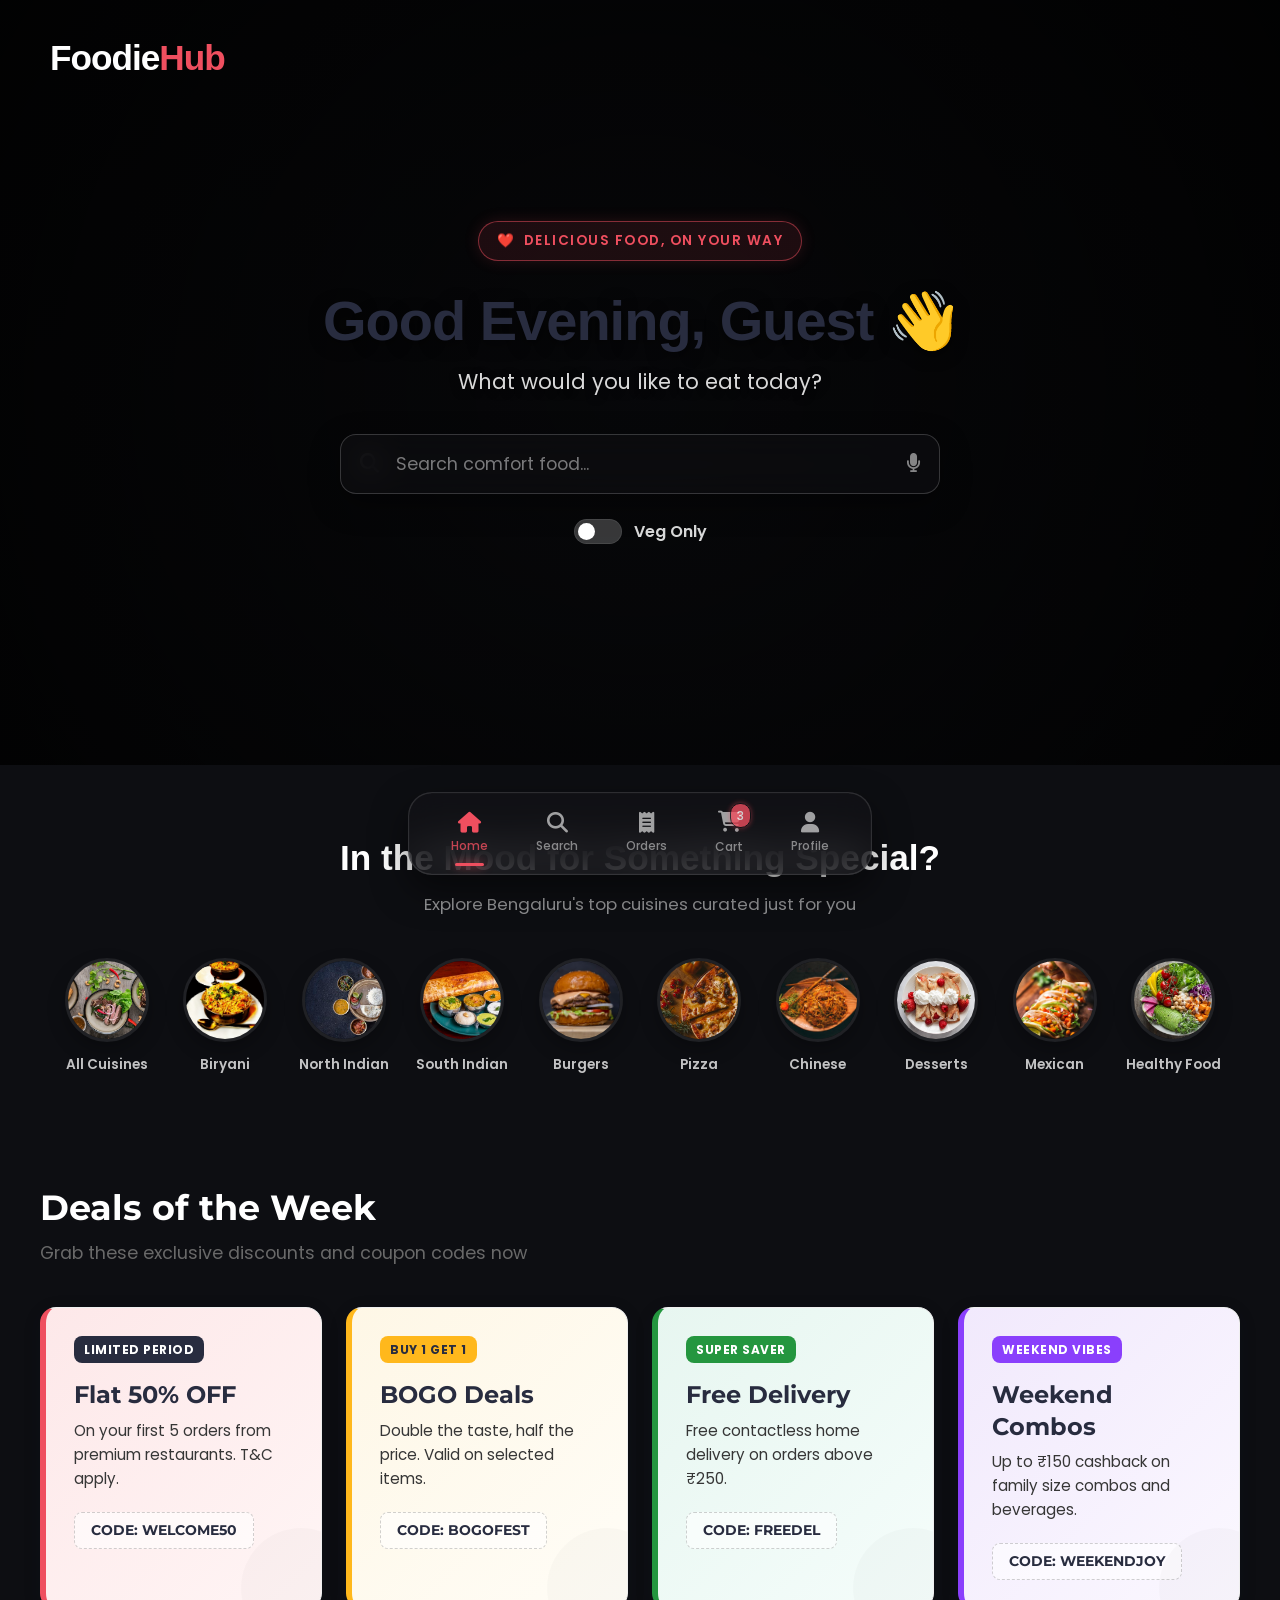
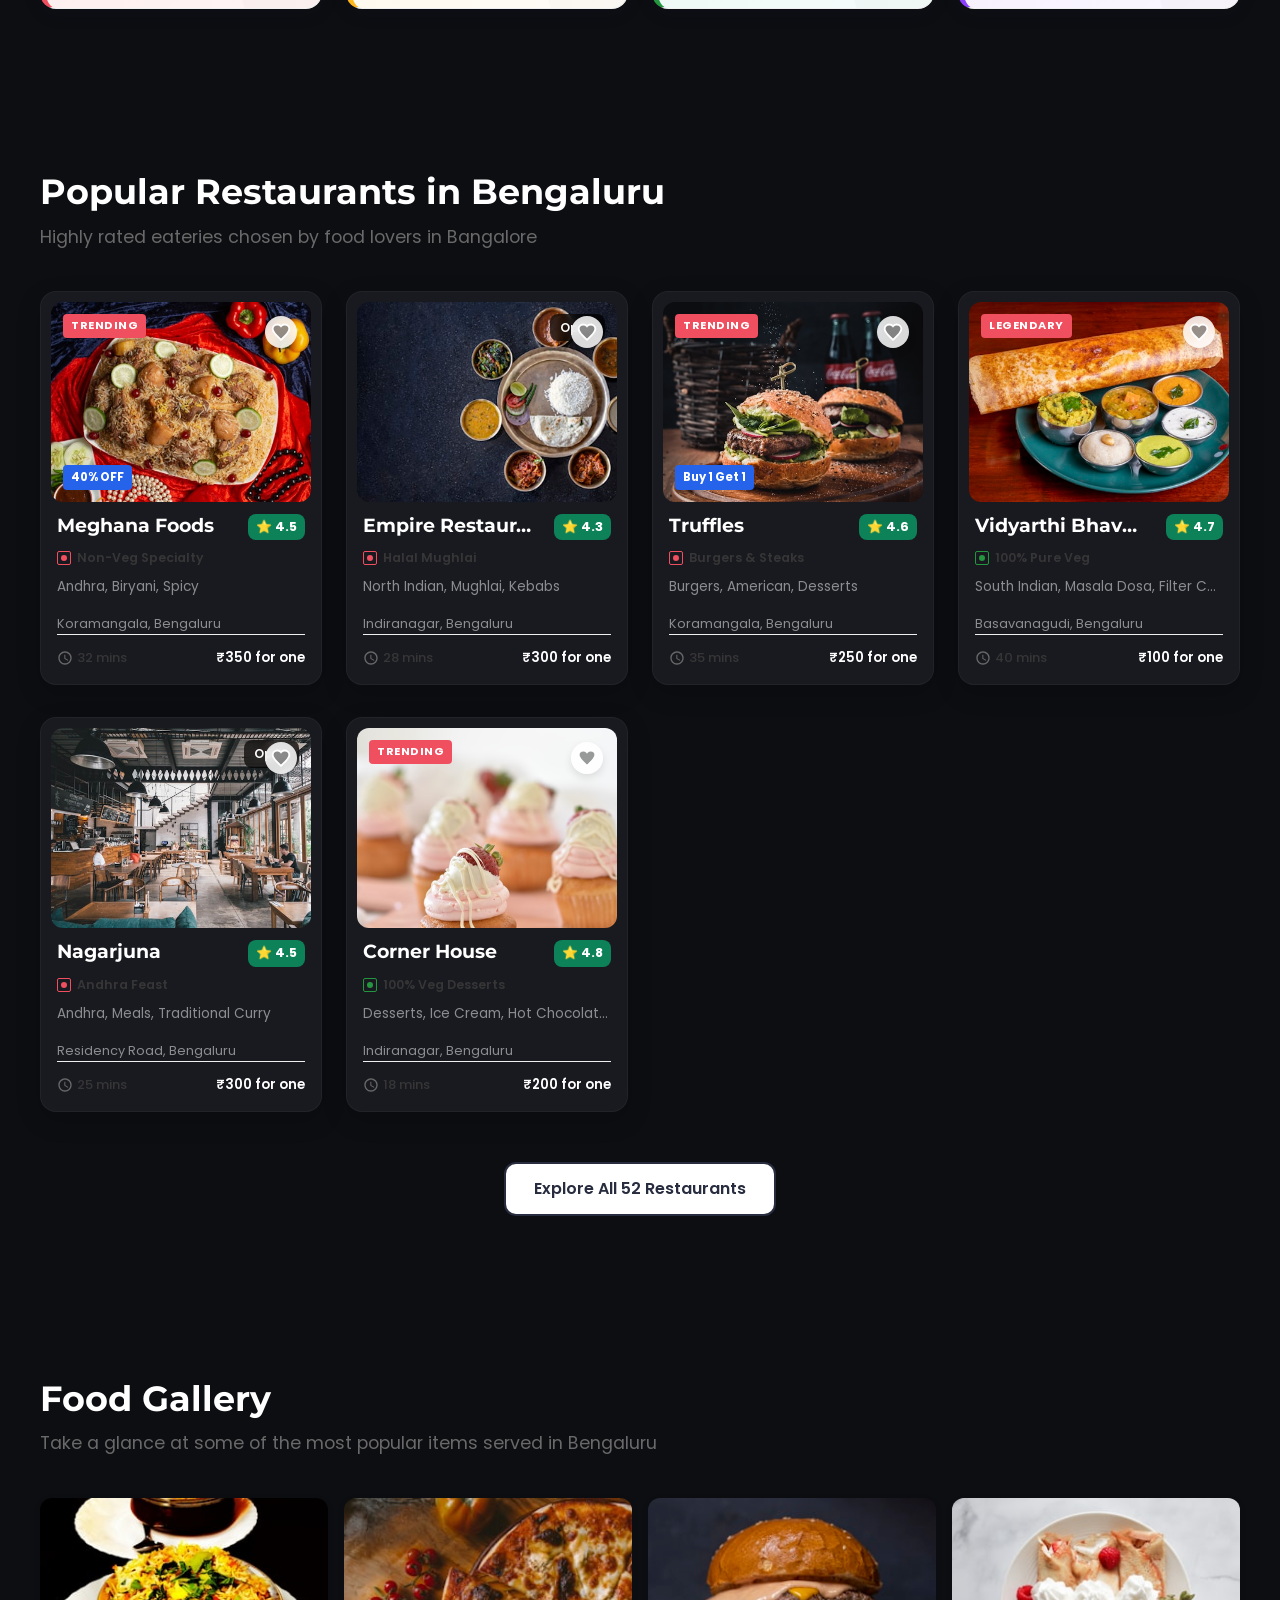
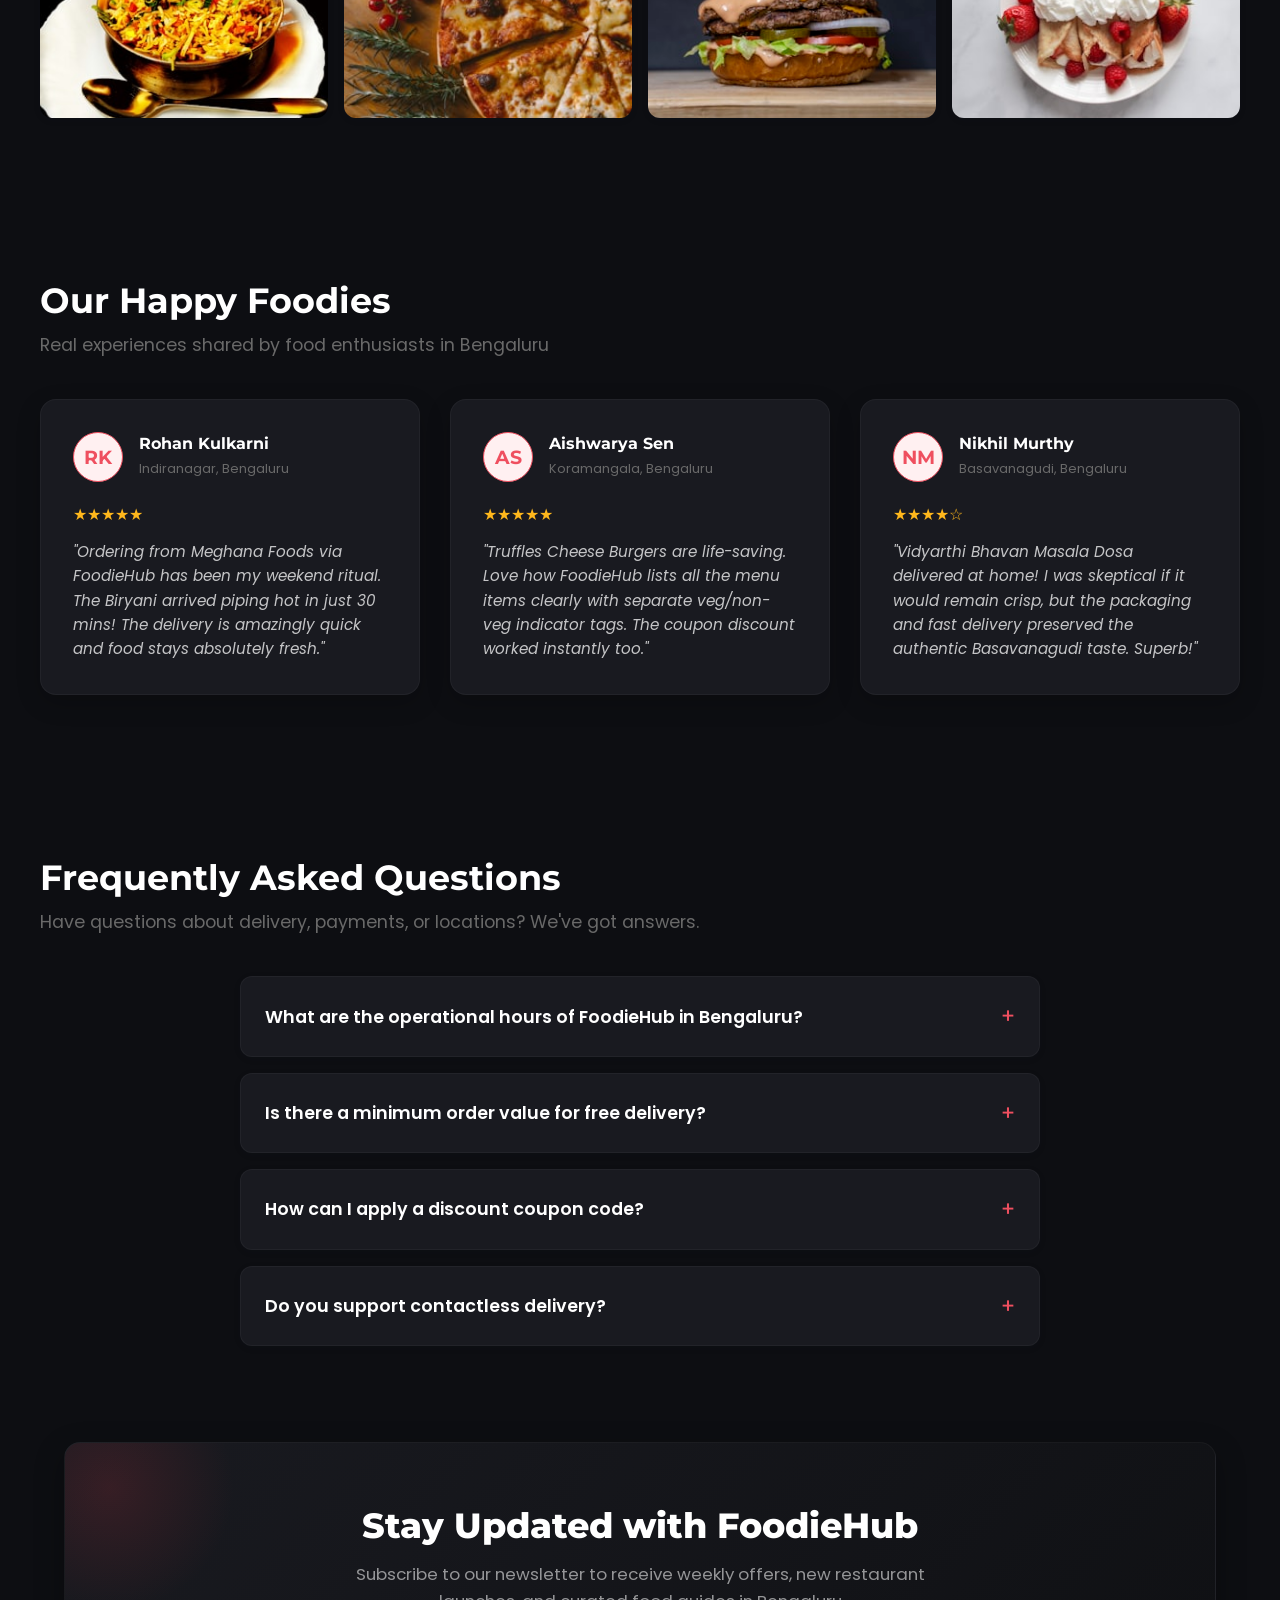
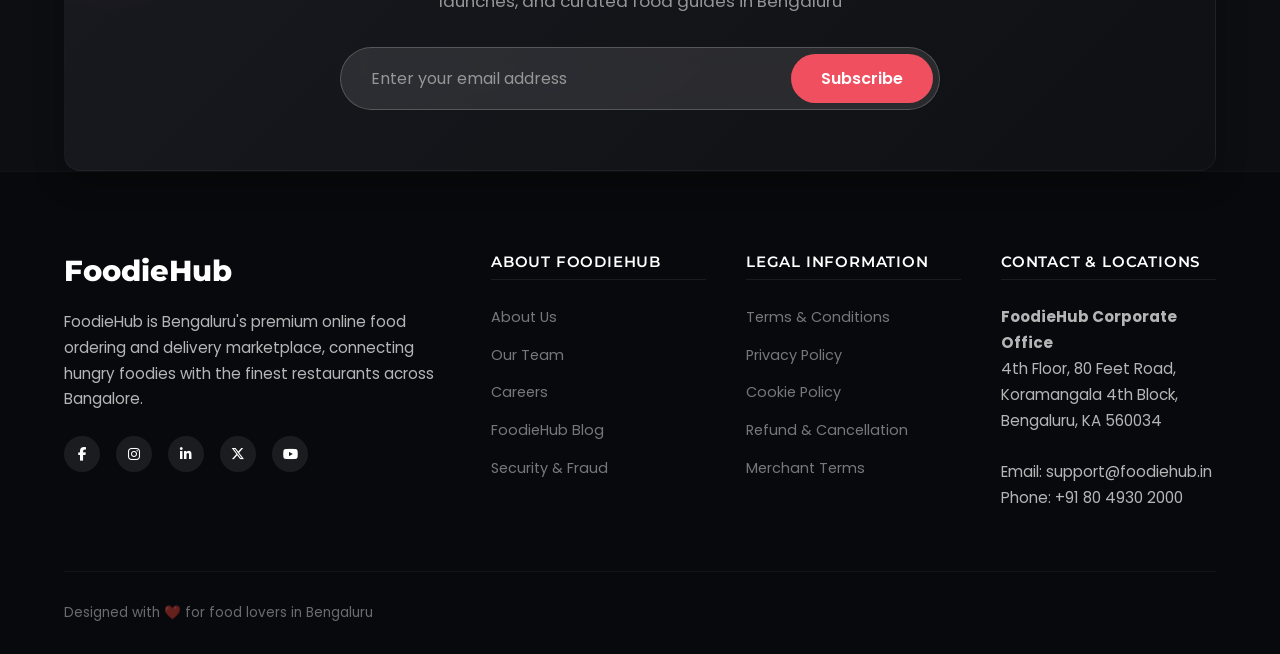
==== commit 6fe241a8: "Remove copyright lines from footers and standardize designed-with credit lines" ====
--- a/index.html
+++ b/index.html
@@ -6,8 +6,99 @@
   <meta name="description" content="FoodieHub - Discover the best food and restaurants in Bengaluru. Order online for super-fast delivery, discounts, and fresh meals.">
   <title>FoodieHub | Discover the Best Food in Bengaluru</title>
   <link rel="stylesheet" href="css/style.css">
+  <link rel="stylesheet" href="https://cdnjs.cloudflare.com/ajax/libs/font-awesome/6.4.0/css/all.min.css">
 </head>
 <body>
+
+  <!-- Premium Cinematic Desktop Hero Section (Desktop Only) -->
+  <section class="desktop-cinematic-hero">
+    <!-- Overlay for dark, rich atmosphere -->
+    <div class="cinematic-overlay"></div>
+    
+    <div class="cinematic-header">
+      <div class="cinematic-logo" onclick="window.location.href='index.html'">
+        Foodie<span>Hub</span>
+      </div>
+    </div>
+
+    <div class="cinematic-hero-content">
+      <!-- Heart Badge -->
+      <div class="cinematic-badge">
+        <span class="badge-heart-icon">❤️</span>
+        <span>Delicious food, on your way</span>
+      </div>
+
+      <!-- Time Greeting -->
+      <h1 class="cinematic-greeting" id="desktop-time-greeting">Good Evening, Guest 👋</h1>
+      <p class="cinematic-subtitle">What would you like to eat today?</p>
+
+      <!-- Glassmorphic Search Bar -->
+      <div class="cinematic-search-container">
+        <i class="fa-solid fa-magnifying-glass cinematic-search-icon"></i>
+        <input type="text" id="desktop-search-input" placeholder="Search comfort food..." autocomplete="off">
+        <i class="fa-solid fa-microphone cinematic-mic-icon"></i>
+
+        <!-- Desktop Search Suggestions Dropdown Overlay -->
+        <div class="advanced-search-dropdown" id="desktop-search-dropdown">
+          <!-- Recent Searches Section -->
+          <div class="search-suggestion-section" id="desktop-section-recent-searches">
+            <h4>Recent Searches <span class="clear-all-btn" id="desktop-clear-recent-searches" style="font-size: 0.75rem; color: var(--primary-color); cursor: pointer; text-transform: none;">Clear All</span></h4>
+            <div class="recent-searches-list" id="desktop-recent-searches-list">
+              <!-- Rendered dynamically by JS -->
+            </div>
+          </div>
+
+          <!-- Trending Searches Section -->
+          <div class="search-suggestion-section">
+            <h4>Trending Searches</h4>
+            <div class="trending-list">
+              <span class="trending-tag">🔥 Biryani</span>
+              <span class="trending-tag">🔥 Pizza</span>
+              <span class="trending-tag">🔥 Burger</span>
+              <span class="trending-tag">🔥 Healthy</span>
+              <span class="trending-tag">🔥 Desserts</span>
+            </div>
+          </div>
+
+          <!-- Popular Cuisines Section -->
+          <div class="search-suggestion-section">
+            <h4>Popular Cuisines</h4>
+            <div class="popular-cuisine-row">
+              <div class="popular-cuisine-item" data-cuisine="biryani">
+                <img src="images/cuisine_images/biryani.jpg" alt="Biryani">
+                <span>Biryani</span>
+              </div>
+              <div class="popular-cuisine-item" data-cuisine="pizza">
+                <img src="images/cuisine_images/pizza.jpg" alt="Pizza">
+                <span>Pizza</span>
+              </div>
+              <div class="popular-cuisine-item" data-cuisine="burgers">
+                <img src="images/cuisine_images/burgers.jpg" alt="Burgers">
+                <span>Burgers</span>
+              </div>
+              <div class="popular-cuisine-item" data-cuisine="chinese">
+                <img src="images/cuisine_images/chinese.jpg" alt="Chinese">
+                <span>Chinese</span>
+              </div>
+              <div class="popular-cuisine-item" data-cuisine="desserts">
+                <img src="images/cuisine_images/desserts.jpg" alt="Desserts">
+                <span>Desserts</span>
+              </div>
+            </div>
+          </div>
+        </div>
+      </div>
+
+      <!-- Veg Only Toggle -->
+      <div class="cinematic-veg-toggle-container">
+        <label class="veg-switch">
+          <input type="checkbox" id="desktop-veg-toggle">
+          <span class="veg-slider"></span>
+        </label>
+        <span class="veg-label-text">Veg Only</span>
+      </div>
+    </div>
+  </section>
 
   <!-- Hidden mobile menu checkbox and controls -->
   <input type="checkbox" id="menu-toggle" class="menu-toggle-checkbox">
@@ -33,7 +124,7 @@
           </div>
           <div class="btn-pill-action blue">
             <span class="action-icon">💳</span>
-            <span>Wallet: ₹500</span>
+            <span>Wallet: &#8377;500</span>
           </div>
           <div class="btn-avatar-circle" id="user-avatar-initials">G</div>
         </div>
@@ -153,7 +244,7 @@
               <div class="carousel-slide-content">
                 <span class="carousel-slide-badge">IPL Match Day Special</span>
                 <h3 class="carousel-slide-title">CSK vs GT: 50% OFF</h3>
-                <p class="carousel-slide-desc">Celebrate the big game with premium discounts up to ₹150! T&C apply.</p>
+                <p class="carousel-slide-desc">Celebrate the big game with premium discounts up to &#8377;150! T&C apply.</p>
               </div>
               <div class="carousel-slide-graphic">
                 <!-- GT Helmet SVG -->
@@ -180,8 +271,8 @@
             <div class="carousel-slide slide-coupon">
               <div class="carousel-slide-content">
                 <span class="carousel-slide-badge">Super Saver Deal</span>
-                <h3 class="carousel-slide-title">Flat ₹100 OFF</h3>
-                <p class="carousel-slide-desc">Order comfort food worth ₹200 or more and get flat discount instantly.</p>
+                <h3 class="carousel-slide-title">Flat &#8377;100 OFF</h3>
+                <p class="carousel-slide-desc">Order comfort food worth &#8377;200 or more and get flat discount instantly.</p>
                 <div class="slide-coupon-code">CODE: WELCOME50</div>
               </div>
             </div>
@@ -190,7 +281,7 @@
               <div class="carousel-slide-content">
                 <span class="carousel-slide-badge">Free Delivery</span>
                 <h3 class="carousel-slide-title">Free Home Delivery</h3>
-                <p class="carousel-slide-desc">No delivery charges on orders above ₹250. Order from top rated eateries near you!</p>
+                <p class="carousel-slide-desc">No delivery charges on orders above &#8377;250. Order from top rated eateries near you!</p>
               </div>
             </div>
           </div>
@@ -241,8 +332,79 @@
     </div>
   </section>
 
+  <!-- Desktop Cuisines Section (Desktop Only) -->
+  <section class="desktop-cuisines-section section container reveal-on-scroll">
+    <div class="section-header">
+      <h2>In the Mood for Something Special?</h2>
+      <p>Explore Bengaluru's top cuisines curated just for you</p>
+    </div>
+    
+    <div class="desktop-cuisines-grid">
+      <div class="desktop-cuisine-card" onclick="window.location.href='restaurants.html#all'">
+        <div class="cuisine-circle-img">
+          <img src="images/cuisine_images/all.jpg" alt="All Cuisines">
+        </div>
+        <span>All Cuisines</span>
+      </div>
+      <div class="desktop-cuisine-card" onclick="window.location.href='restaurants.html#biryani'">
+        <div class="cuisine-circle-img">
+          <img src="images/cuisine_images/biryani.jpg" alt="Biryani">
+        </div>
+        <span>Biryani</span>
+      </div>
+      <div class="desktop-cuisine-card" onclick="window.location.href='restaurants.html#north-indian'">
+        <div class="cuisine-circle-img">
+          <img src="images/cuisine_images/north-indian.jpg" alt="North Indian">
+        </div>
+        <span>North Indian</span>
+      </div>
+      <div class="desktop-cuisine-card" onclick="window.location.href='restaurants.html#south-indian'">
+        <div class="cuisine-circle-img">
+          <img src="images/cuisine_images/south-indian.jpg" alt="South Indian">
+        </div>
+        <span>South Indian</span>
+      </div>
+      <div class="desktop-cuisine-card" onclick="window.location.href='restaurants.html#burgers'">
+        <div class="cuisine-circle-img">
+          <img src="images/cuisine_images/burgers.jpg" alt="Burgers">
+        </div>
+        <span>Burgers</span>
+      </div>
+      <div class="desktop-cuisine-card" onclick="window.location.href='restaurants.html#pizza'">
+        <div class="cuisine-circle-img">
+          <img src="images/cuisine_images/pizza.jpg" alt="Pizza">
+        </div>
+        <span>Pizza</span>
+      </div>
+      <div class="desktop-cuisine-card" onclick="window.location.href='restaurants.html#chinese'">
+        <div class="cuisine-circle-img">
+          <img src="images/cuisine_images/chinese.jpg" alt="Chinese">
+        </div>
+        <span>Chinese</span>
+      </div>
+      <div class="desktop-cuisine-card" onclick="window.location.href='restaurants.html#desserts'">
+        <div class="cuisine-circle-img">
+          <img src="images/cuisine_images/desserts.jpg" alt="Desserts">
+        </div>
+        <span>Desserts</span>
+      </div>
+      <div class="desktop-cuisine-card" onclick="window.location.href='restaurants.html#mexican'">
+        <div class="cuisine-circle-img">
+          <img src="images/cuisine_images/mexican.jpg" alt="Mexican">
+        </div>
+        <span>Mexican</span>
+      </div>
+      <div class="desktop-cuisine-card" onclick="window.location.href='restaurants.html#healthy'">
+        <div class="cuisine-circle-img">
+          <img src="images/cuisine_images/healthy.jpg" alt="Healthy Food">
+        </div>
+        <span>Healthy Food</span>
+      </div>
+    </div>
+  </section>
+
   <!-- Collections Section -->
-  <section class="section container reveal-on-scroll">
+  <section class="section container reveal-on-scroll collections-section">
     <div class="section-header">
       <h2>Collections</h2>
       <p>Explore curated lists of top-rated restaurants, cafes, and bars in Bengaluru, based on trends</p>
@@ -312,14 +474,14 @@
       <div class="offer-card offer-card-3">
         <span class="offer-badge">SUPER SAVER</span>
         <h3>Free Delivery</h3>
-        <p>Free contactless home delivery on orders above ₹250.</p>
+        <p>Free contactless home delivery on orders above &#8377;250.</p>
         <span class="offer-code">CODE: FREEDEL</span>
       </div>
 
       <div class="offer-card offer-card-4">
         <span class="offer-badge">WEEKEND VIBES</span>
         <h3>Weekend Combos</h3>
-        <p>Up to ₹150 cashback on family size combos and beverages.</p>
+        <p>Up to &#8377;150 cashback on family size combos and beverages.</p>
         <span class="offer-code">CODE: WEEKENDJOY</span>
       </div>
     </div>
@@ -401,7 +563,7 @@
               <svg xmlns="http://www.w3.org/2000/svg" height="16" viewBox="0 0 24 24" width="16"><path d="M11.99 2C6.47 2 2 6.48 2 12s4.47 10 9.99 10C17.52 22 22 17.52 22 12S17.52 2 11.99 2zM12 20c-4.42 0-8-3.58-8-8s3.58-8 8-8 8 3.58 8 8-3.58 8-8 8zm.5-13H11v6l5.25 3.15.75-1.23-4.5-2.67z"/></svg>
               32 mins
             </span>
-            <span class="meta-price">₹350 for one</span>
+            <span class="meta-price">&#8377;350 for one</span>
           </div>
         </div>
       </a>
@@ -433,7 +595,7 @@
               <svg xmlns="http://www.w3.org/2000/svg" height="16" viewBox="0 0 24 24" width="16"><path d="M11.99 2C6.47 2 2 6.48 2 12s4.47 10 9.99 10C17.52 22 22 17.52 22 12S17.52 2 11.99 2zM12 20c-4.42 0-8-3.58-8-8s3.58-8 8-8 8 3.58 8 8-3.58 8-8 8zm.5-13H11v6l5.25 3.15.75-1.23-4.5-2.67z"/></svg>
               28 mins
             </span>
-            <span class="meta-price">₹300 for one</span>
+            <span class="meta-price">&#8377;300 for one</span>
           </div>
         </div>
       </a>
@@ -466,7 +628,7 @@
               <svg xmlns="http://www.w3.org/2000/svg" height="16" viewBox="0 0 24 24" width="16"><path d="M11.99 2C6.47 2 2 6.48 2 12s4.47 10 9.99 10C17.52 22 22 17.52 22 12S17.52 2 11.99 2zM12 20c-4.42 0-8-3.58-8-8s3.58-8 8-8 8 3.58 8 8-3.58 8-8 8zm.5-13H11v6l5.25 3.15.75-1.23-4.5-2.67z"/></svg>
               35 mins
             </span>
-            <span class="meta-price">₹250 for one</span>
+            <span class="meta-price">&#8377;250 for one</span>
           </div>
         </div>
       </a>
@@ -498,7 +660,7 @@
               <svg xmlns="http://www.w3.org/2000/svg" height="16" viewBox="0 0 24 24" width="16"><path d="M11.99 2C6.47 2 2 6.48 2 12s4.47 10 9.99 10C17.52 22 22 17.52 22 12S17.52 2 11.99 2zM12 20c-4.42 0-8-3.58-8-8s3.58-8 8-8 8 3.58 8 8-3.58 8-8 8zm.5-13H11v6l5.25 3.15.75-1.23-4.5-2.67z"/></svg>
               40 mins
             </span>
-            <span class="meta-price">₹100 for one</span>
+            <span class="meta-price">&#8377;100 for one</span>
           </div>
         </div>
       </a>
@@ -530,7 +692,7 @@
               <svg xmlns="http://www.w3.org/2000/svg" height="16" viewBox="0 0 24 24" width="16"><path d="M11.99 2C6.47 2 2 6.48 2 12s4.47 10 9.99 10C17.52 22 22 17.52 22 12S17.52 2 11.99 2zM12 20c-4.42 0-8-3.58-8-8s3.58-8 8-8 8 3.58 8 8-3.58 8-8 8zm.5-13H11v6l5.25 3.15.75-1.23-4.5-2.67z"/></svg>
               25 mins
             </span>
-            <span class="meta-price">₹300 for one</span>
+            <span class="meta-price">&#8377;300 for one</span>
           </div>
         </div>
       </a>
@@ -562,7 +724,7 @@
               <svg xmlns="http://www.w3.org/2000/svg" height="16" viewBox="0 0 24 24" width="16"><path d="M11.99 2C6.47 2 2 6.48 2 12s4.47 10 9.99 10C17.52 22 22 17.52 22 12S17.52 2 11.99 2zM12 20c-4.42 0-8-3.58-8-8s3.58-8 8-8 8 3.58 8 8-3.58 8-8 8zm.5-13H11v6l5.25 3.15.75-1.23-4.5-2.67z"/></svg>
               18 mins
             </span>
-            <span class="meta-price">₹200 for one</span>
+            <span class="meta-price">&#8377;200 for one</span>
           </div>
         </div>
       </a>
@@ -652,7 +814,7 @@
             <span>Basavanagudi, Bengaluru</span>
           </div>
         </div>
-        <div class="review-stars">★★★★★†</div>
+        <div class="review-stars">★★★★☆</div>
         <p class="review-text">"Vidyarthi Bhavan Masala Dosa delivered at home! I was skeptical if it would remain crisp, but the packaging and fast delivery preserved the authentic Basavanagudi taste. Superb!"</p>
       </div>
     </div>
@@ -679,7 +841,7 @@
         <details>
           <summary>Is there a minimum order value for free delivery?</summary>
           <div class="faq-answer">
-            Yes, free delivery is automatically applied to orders above ₹250. For orders below ₹250, a standard delivery fee of ₹40 is added to support our local delivery partners in Bengaluru.
+            Yes, free delivery is automatically applied to orders above &#8377;250. For orders below &#8377;250, a standard delivery fee of &#8377;40 is added to support our local delivery partners in Bengaluru.
           </div>
         </details>
       </div>
@@ -816,19 +978,19 @@
           <p>FoodieHub is Bengaluru's premium online food ordering and delivery marketplace, connecting hungry foodies with the finest restaurants across Bangalore.</p>
           <div class="social-links">
             <a href="#" class="social-icon facebook" aria-label="Facebook">
-              <svg xmlns="http://www.w3.org/2000/svg" width="16" height="16" viewBox="0 0 24 24" fill="currentColor"><path d="M9.101 23.69h4.837v-11.2h3.243l.487-3.774h-3.73v-2.42c0-1.093.303-1.838 1.87-1.838h2.001V1.082C17.135 1.037 15.8 .922 14.248.922c-3.23 0-5.454 1.97-5.454 5.602v3.125H5.483v3.774H8.79v11.27z"/></svg>
+              <i class="fa-brands fa-facebook-f"></i>
             </a>
             <a href="#" class="social-icon instagram" aria-label="Instagram">
-              <svg xmlns="http://www.w3.org/2000/svg" width="16" height="16" viewBox="0 0 24 24" fill="currentColor"><path d="M12 2.163c3.204 0 3.584.012 4.85.07 3.252.148 4.771 1.691 4.919 4.919.058 1.265.069 1.645.069 4.849 0 3.205-.012 3.584-.069 4.849-.149 3.225-1.664 4.771-4.919 4.919-1.266.058-1.644.07-4.85.07-3.204 0-3.584-.012-4.849-.07-3.26-.149-4.771-1.699-4.919-4.92-.058-1.265-.07-1.644-.07-4.849 0-3.204.013-3.583.07-4.849.149-3.227 1.664-4.771 4.919-4.919 1.266-.057 1.645-.069 4.849-.069zM12 0C8.741 0 8.333.014 7.053.072 2.695.272.273 2.69.073 7.051.014 8.333 0 8.741 0 12c0 3.259.014 3.668.072 4.948.2 4.358 2.618 6.78 6.98 6.98 1.281.058 1.689.072 4.948.072 3.259 0 3.668-.014 4.948-.072 4.354-.2 6.782-2.618 6.979-6.98.059-1.28.073-1.689.073-4.948 0-3.259-.014-3.667-.072-4.947-.196-4.354-2.617-6.78-6.979-6.98C15.668.014 15.259 0 12 0zm0 5.838a6.162 6.162 0 1 0 0 12.324 6.162 6.162 0 0 0 0-12.324zM12 16a4 4 0 1 1 0-8 4 4 0 0 1 0 8zm6.406-11.845a1.44 1.44 0 1 0 0 2.881 1.44 1.44 0 0 0 0-2.881z"/></svg>
+              <i class="fa-brands fa-instagram"></i>
             </a>
             <a href="#" class="social-icon linkedin" aria-label="LinkedIn">
-              <svg xmlns="http://www.w3.org/2000/svg" width="16" height="16" viewBox="0 0 24 24" fill="currentColor"><path d="M22.23 0H1.77C.8 0 0 .77 0 1.72v20.56C0 23.23.8 24 1.77 24h20.46c.98 0 1.77-.77 1.77-1.72V1.72C24 .77 23.2 0 22.23 0zM7.12 20.45H3.56V9H7.12v11.45zM5.34 7.43c-1.14 0-2.06-.92-2.06-2.06 0-1.14.92-2.06 2.06-2.06 1.14 0 2.06.92 2.06 2.06 0 1.14-.92 2.06-2.06 2.06zm15.11 13.02h-3.56v-5.6c0-1.34-.03-3.05-1.86-3.05-1.86 0-2.14 1.45-2.14 2.95v5.7h-3.56V9h3.42v1.56h.05c.48-.9 1.64-1.85 3.37-1.85 3.6 0 4.27 2.37 4.27 5.45v6.29z"/></svg>
+              <i class="fa-brands fa-linkedin-in"></i>
             </a>
             <a href="#" class="social-icon twitter" aria-label="Twitter/X">
-              <svg xmlns="http://www.w3.org/2000/svg" width="16" height="16" viewBox="0 0 24 24" fill="currentColor"><path d="M18.244 2.25h3.308l-7.227 8.26 8.502 11.24H16.17l-5.214-6.817L4.99 21.75H1.68l7.73-8.835L1.254 2.25H8.08l4.713 6.231zm-1.161 17.52h1.833L7.084 4.126H5.117z"/></svg>
+              <i class="fa-brands fa-x-twitter"></i>
             </a>
             <a href="#" class="social-icon youtube" aria-label="YouTube">
-              <svg xmlns="http://www.w3.org/2000/svg" width="16" height="16" viewBox="0 0 24 24" fill="currentColor"><path d="M23.498 6.163c-.272-1.016-1.071-1.815-2.087-2.087C19.565 3.54 12 3.54 12 3.54s-7.565 0-9.411.536C1.573 4.348.774 5.147.502 6.163.003 8.01 0 12 0 12s.003 3.99.502 5.837c.272 1.016 1.071 1.815 2.087 2.087 1.846.536 9.411.536 9.411.536s7.565 0 9.411-.536c1.016-.272 1.815-1.071 2.087-2.087.5-1.847.5-5.837.5-5.837s0-3.99-.502-5.837zM9.545 15.568V8.432L15.818 12l-6.273 3.568z"/></svg>
+              <i class="fa-brands fa-youtube"></i>
             </a>
           </div>
         </div>
@@ -869,8 +1031,7 @@
       </div>
 
       <div class="footer-bottom">
-        <p>&copy; 2026 FoodieHub Delivery Private Limited. All rights reserved.</p>
-        <p>Designed with ❤️ in Bengaluru</p>
+        <p>Designed with ❤️ for food lovers in Bengaluru</p>
       </div>
     </div>
   </footer>
@@ -878,8 +1039,35 @@
   <!-- Floating Cart Widget -->
   <div class="floating-cart-btn" id="floating-cart-widget" onclick="window.location.href='cart.html'">
     <span class="floating-cart-icon">🛒</span>
-    <span class="floating-cart-text" id="floating-cart-text">0 Items | ₹0</span>
+    <span class="floating-cart-text" id="floating-cart-text">0 Items | &#8377;0</span>
     <span class="floating-cart-arrow">➔</span>
+  </div>
+
+  <!-- macOS-Style Floating Dock Navigation (Desktop Only) -->
+  <div class="desktop-floating-dock">
+    <div class="dock-nav-item active" onclick="handleMobileNavClick(this, 'home')">
+      <i class="fa-solid fa-house"></i>
+      <span>Home</span>
+    </div>
+    <div class="dock-nav-item" onclick="handleMobileNavClick(this, 'search')">
+      <i class="fa-solid fa-magnifying-glass"></i>
+      <span>Search</span>
+    </div>
+    <div class="dock-nav-item" onclick="handleMobileNavClick(this, 'orders')">
+      <i class="fa-solid fa-receipt"></i>
+      <span>Orders</span>
+    </div>
+    <div class="dock-nav-item" onclick="handleMobileNavClick(this, 'cart')">
+      <div class="dock-cart-wrapper">
+        <i class="fa-solid fa-cart-shopping"></i>
+        <span class="dock-cart-badge cart-badge">0</span>
+      </div>
+      <span>Cart</span>
+    </div>
+    <div class="dock-nav-item" onclick="handleMobileNavClick(this, 'profile')">
+      <i class="fa-solid fa-user"></i>
+      <span>Profile</span>
+    </div>
   </div>
 
   <!-- Sticky Bottom Mobile Navigation -->
@@ -931,4 +1119,4 @@
   <script src="js/cart.js"></script>
   <script src="js/app.js"></script>
 </body>
-</html>+</html>
--- a/css/style.css
+++ b/css/style.css
@@ -4510,5 +4510,562 @@
   .carousel-slide:hover .helmet-csk { transform: translateX(22px) rotate(15deg); }
 }
 
-
-
+/* Hide desktop cinematic elements on mobile/tablet viewports by default */
+.desktop-cinematic-hero {
+  display: none;
+}
+.desktop-floating-dock {
+  display: none;
+}
+.desktop-cuisines-section {
+  display: none;
+}
+
+/* Premium Cinematic Desktop Layout overrides (Viewports >= 1024px) */
+@media (min-width: 1024px) {
+  /* Hide standard mobile items on desktop */
+  .hero-app-container {
+    display: none !important;
+  }
+  .floating-category-section {
+    display: none !important;
+  }
+  .collections-section {
+    display: none !important;
+  }
+  .app-download-section {
+    display: none !important;
+  }
+  .mobile-bottom-nav {
+    display: none !important;
+  }
+  .floating-cart-btn {
+    display: none !important;
+  }
+
+  /* Show desktop-specific elements */
+  .desktop-cinematic-hero {
+    display: flex !important;
+  }
+  .desktop-floating-dock {
+    display: flex !important;
+  }
+  .desktop-cuisines-section {
+    display: block !important;
+  }
+
+  /* Theme color overrides for dark cinematic scroll experience */
+  body {
+    background-color: #0d0e12 !important;
+    color: #e5e5e9 !important;
+  }
+  
+  .section h2 {
+    color: #ffffff !important;
+  }
+
+  /* 1. Cinematic Hero Section */
+  .desktop-cinematic-hero {
+    position: relative;
+    width: 100%;
+    height: 85vh;
+    min-height: 600px;
+    background: url('../images/banners/cinematic_bg.png') no-repeat center center;
+    background-size: cover;
+    display: flex;
+    flex-direction: column;
+    justify-content: center;
+    align-items: center;
+    text-align: center;
+    color: #ffffff;
+    padding: 40px;
+    overflow: hidden;
+  }
+
+  .cinematic-overlay {
+    position: absolute;
+    top: 0;
+    left: 0;
+    width: 100%;
+    height: 100%;
+    background: radial-gradient(circle at center, rgba(0, 0, 0, 0.4) 0%, rgba(0, 0, 0, 0.85) 100%),
+                linear-gradient(to bottom, rgba(0, 0, 0, 0.3) 0%, rgba(13, 14, 18, 1) 100%);
+    z-index: 1;
+  }
+
+  .cinematic-header {
+    position: absolute;
+    top: 30px;
+    left: 50px;
+    z-index: 10;
+  }
+
+  .cinematic-logo {
+    font-size: 2.2rem;
+    font-weight: 800;
+    color: #ffffff;
+    letter-spacing: -1px;
+    cursor: pointer;
+    font-family: 'Outfit', 'Inter', sans-serif;
+  }
+
+  .cinematic-logo span {
+    color: #EF4F5F;
+  }
+
+  .cinematic-hero-content {
+    position: relative;
+    z-index: 10;
+    max-width: 750px;
+    width: 100%;
+    display: flex;
+    flex-direction: column;
+    align-items: center;
+  }
+
+  .cinematic-badge {
+    display: inline-flex;
+    align-items: center;
+    gap: 8px;
+    padding: 8px 18px;
+    border-radius: 50px;
+    background: rgba(239, 79, 95, 0.1);
+    border: 1.5px solid rgba(239, 79, 95, 0.5);
+    font-size: 0.85rem;
+    font-weight: 600;
+    color: #EF4F5F;
+    text-transform: uppercase;
+    letter-spacing: 1.5px;
+    margin-bottom: 24px;
+    box-shadow: 0 0 15px rgba(239, 79, 95, 0.15);
+    animation: pulseBadge 2.5s infinite alternate;
+  }
+
+  @keyframes pulseBadge {
+    0% { transform: scale(1); box-shadow: 0 0 15px rgba(239, 79, 95, 0.15); }
+    100% { transform: scale(1.03); box-shadow: 0 0 25px rgba(239, 79, 95, 0.35); }
+  }
+
+  .cinematic-greeting {
+    font-size: 3.5rem;
+    font-weight: 800;
+    letter-spacing: -1px;
+    margin-bottom: 8px;
+    font-family: 'Outfit', 'Inter', sans-serif;
+    text-shadow: 0 4px 15px rgba(0, 0, 0, 0.6);
+  }
+
+  .cinematic-subtitle {
+    font-size: 1.3rem;
+    color: rgba(255, 255, 255, 0.85);
+    margin-bottom: 35px;
+    text-shadow: 0 2px 8px rgba(0, 0, 0, 0.5);
+  }
+
+  /* Cinematic Search Box */
+  .cinematic-search-container {
+    position: relative;
+    width: 100%;
+    max-width: 600px;
+    margin-bottom: 25px;
+  }
+
+  .cinematic-search-container input {
+    width: 100%;
+    padding: 16px 55px;
+    font-size: 1.1rem;
+    border-radius: 16px;
+    border: 1px solid rgba(255, 255, 255, 0.18);
+    background: rgba(15, 15, 18, 0.65);
+    backdrop-filter: blur(15px);
+    -webkit-backdrop-filter: blur(15px);
+    color: #ffffff;
+    outline: none;
+    transition: all 0.3s cubic-bezier(0.4, 0, 0.2, 1);
+    box-shadow: 0 10px 30px rgba(0, 0, 0, 0.4);
+  }
+
+  .cinematic-search-container input::placeholder {
+    color: rgba(255, 255, 255, 0.45);
+  }
+
+  .cinematic-search-container input:focus {
+    background: rgba(10, 10, 12, 0.8);
+    border-color: #EF4F5F;
+    box-shadow: 0 0 25px rgba(239, 79, 95, 0.3), 0 10px 30px rgba(0, 0, 0, 0.6);
+  }
+
+  .cinematic-search-icon {
+    position: absolute;
+    left: 20px;
+    top: 50%;
+    transform: translateY(-50%);
+    font-size: 1.2rem;
+    color: rgba(255, 255, 255, 0.5);
+    pointer-events: none;
+  }
+
+  .cinematic-mic-icon {
+    position: absolute;
+    right: 20px;
+    top: 50%;
+    transform: translateY(-50%);
+    font-size: 1.2rem;
+    color: rgba(255, 255, 255, 0.5);
+    cursor: pointer;
+    transition: color 0.2s;
+  }
+
+  .cinematic-mic-icon:hover {
+    color: #EF4F5F;
+  }
+
+  /* Cinematic search dropdown overrides */
+  .cinematic-search-container .advanced-search-dropdown {
+    width: 100%;
+    background: rgba(18, 18, 22, 0.98);
+    backdrop-filter: blur(25px);
+    -webkit-backdrop-filter: blur(25px);
+    border: 1px solid rgba(255, 255, 255, 0.08);
+    border-radius: 16px;
+    box-shadow: 0 15px 35px rgba(0, 0, 0, 0.6);
+    top: calc(100% + 8px);
+    left: 0;
+    text-align: left;
+  }
+
+  .cinematic-search-container .advanced-search-dropdown h4 {
+    color: rgba(255, 255, 255, 0.6);
+    border-bottom: 1px solid rgba(255, 255, 255, 0.08);
+  }
+
+  .cinematic-search-container .trending-tag {
+    background: rgba(255, 255, 255, 0.06);
+    border: 1px solid rgba(255, 255, 255, 0.08);
+    color: #e5e5e9;
+  }
+
+  .cinematic-search-container .trending-tag:hover {
+    background: rgba(239, 79, 95, 0.12);
+    border-color: #EF4F5F;
+    color: #ffffff;
+  }
+
+  .cinematic-search-container .recent-search-item {
+    color: rgba(255, 255, 255, 0.85);
+  }
+
+  .cinematic-search-container .recent-search-item:hover {
+    background: rgba(255, 255, 255, 0.04);
+  }
+
+  /* Cinematic Veg Switch */
+  .cinematic-veg-toggle-container {
+    display: flex;
+    align-items: center;
+    gap: 12px;
+    font-size: 1rem;
+    font-weight: 600;
+    color: rgba(255, 255, 255, 0.85);
+  }
+
+  .cinematic-veg-toggle-container .veg-switch {
+    width: 48px;
+    height: 25px;
+  }
+
+  .cinematic-veg-toggle-container .veg-slider {
+    border-radius: 25px;
+    background-color: rgba(255, 255, 255, 0.2);
+    border: 1px solid rgba(255, 255, 255, 0.08);
+  }
+
+  .cinematic-veg-toggle-container .veg-slider:before {
+    height: 17px;
+    width: 17px;
+    left: 3px;
+    bottom: 3px;
+    background-color: white;
+  }
+
+  .cinematic-veg-toggle-container input:checked + .veg-slider {
+    background-color: #EF4F5F;
+  }
+
+  .cinematic-veg-toggle-container input:checked + .veg-slider:before {
+    transform: translateX(23px);
+  }
+
+  /* 2. macOS-Style Floating Dock */
+  .desktop-floating-dock {
+    position: fixed;
+    bottom: 25px;
+    left: 50%;
+    transform: translateX(-50%);
+    background: rgba(18, 19, 23, 0.72);
+    backdrop-filter: blur(20px);
+    -webkit-backdrop-filter: blur(20px);
+    border: 1px solid rgba(255, 255, 255, 0.12);
+    border-radius: 24px;
+    padding: 10px 24px;
+    align-items: center;
+    gap: 12px;
+    z-index: 1000;
+    box-shadow: 0 15px 35px rgba(0, 0, 0, 0.5), 0 0 1px rgba(255, 255, 255, 0.2) inset;
+    transition: all 0.3s cubic-bezier(0.25, 0.8, 0.25, 1);
+  }
+
+  .desktop-floating-dock:hover {
+    background: rgba(18, 19, 23, 0.85);
+    box-shadow: 0 20px 45px rgba(0, 0, 0, 0.6);
+    border-color: rgba(255, 255, 255, 0.2);
+  }
+
+  .dock-nav-item {
+    position: relative;
+    display: flex;
+    flex-direction: column;
+    align-items: center;
+    justify-content: center;
+    padding: 8px 18px;
+    color: rgba(255, 255, 255, 0.6);
+    cursor: pointer;
+    transition: all 0.25s cubic-bezier(0.4, 0, 0.2, 1);
+    border-radius: 16px;
+  }
+
+  .dock-nav-item i {
+    font-size: 1.3rem;
+    margin-bottom: 4px;
+    transition: transform 0.25s cubic-bezier(0.175, 0.885, 0.32, 1.275);
+  }
+
+  .dock-nav-item span {
+    font-size: 0.75rem;
+    font-weight: 500;
+    opacity: 0.8;
+  }
+
+  .dock-nav-item:hover {
+    color: #ffffff;
+    background: rgba(255, 255, 255, 0.06);
+  }
+
+  .dock-nav-item:hover i {
+    transform: translateY(-4px) scale(1.1);
+  }
+
+  .dock-nav-item.active {
+    color: #EF4F5F;
+  }
+
+  .dock-nav-item.active::after {
+    content: '';
+    position: absolute;
+    bottom: -2px;
+    left: 30%;
+    width: 40%;
+    height: 3px;
+    background: #EF4F5F;
+    border-radius: 2px;
+    box-shadow: 0 0 10px rgba(239, 79, 95, 0.8);
+  }
+
+  .dock-cart-wrapper {
+    position: relative;
+    display: inline-block;
+  }
+
+  .dock-cart-badge {
+    position: absolute;
+    top: -8px;
+    right: -10px;
+    background: #EF4F5F;
+    color: #ffffff;
+    font-size: 0.62rem;
+    font-weight: 700;
+    padding: 2px 6px;
+    border-radius: 10px;
+    border: 1px solid #121317;
+    box-shadow: 0 0 5px rgba(239, 79, 95, 0.6);
+  }
+
+  /* 3. Desktop Cuisines Grid Section */
+  .desktop-cuisines-section {
+    padding: 70px 0 30px;
+    background: transparent;
+  }
+
+  .desktop-cuisines-section .section-header {
+    text-align: center;
+    margin-bottom: 40px;
+  }
+
+  .desktop-cuisines-section .section-header h2 {
+    font-size: 2.2rem;
+    font-weight: 800;
+    color: #ffffff;
+    margin-bottom: 10px;
+    font-family: 'Outfit', 'Inter', sans-serif;
+  }
+
+  .desktop-cuisines-section .section-header p {
+    font-size: 1.05rem;
+    color: rgba(255, 255, 255, 0.55);
+  }
+
+  .desktop-cuisines-grid {
+    display: grid;
+    grid-template-columns: repeat(10, 1fr);
+    gap: 15px;
+    max-width: 1200px;
+    margin: 0 auto;
+    padding: 0 15px;
+  }
+
+  .desktop-cuisine-card {
+    display: flex;
+    flex-direction: column;
+    align-items: center;
+    cursor: pointer;
+    transition: all 0.3s cubic-bezier(0.25, 0.8, 0.25, 1);
+  }
+
+  .desktop-cuisine-card .cuisine-circle-img {
+    width: 84px;
+    height: 84px;
+    border-radius: 50%;
+    overflow: hidden;
+    margin-bottom: 12px;
+    border: 3px solid rgba(255, 255, 255, 0.08);
+    box-shadow: 0 8px 18px rgba(0, 0, 0, 0.25);
+    transition: all 0.3s cubic-bezier(0.25, 0.8, 0.25, 1);
+  }
+
+  .desktop-cuisine-card img {
+    width: 100%;
+    height: 100%;
+    object-fit: cover;
+    transition: transform 0.5s;
+  }
+
+  .desktop-cuisine-card span {
+    font-size: 0.85rem;
+    font-weight: 600;
+    color: rgba(255, 255, 255, 0.75);
+    text-align: center;
+    transition: color 0.2s;
+    white-space: nowrap;
+  }
+
+  .desktop-cuisine-card:hover {
+    transform: translateY(-6px);
+  }
+
+  .desktop-cuisine-card:hover .cuisine-circle-img {
+    border-color: #EF4F5F;
+    box-shadow: 0 10px 22px rgba(239, 79, 95, 0.3);
+  }
+
+  .desktop-cuisine-card:hover img {
+    transform: scale(1.12);
+  }
+
+  .desktop-cuisine-card:hover span {
+    color: #ffffff;
+  }
+
+  /* 4. Elegant Overrides for standard layout cards & sections */
+  .restaurant-card {
+    background: #191a20 !important;
+    border: 1px solid rgba(255, 255, 255, 0.04) !important;
+    box-shadow: 0 8px 25px rgba(0, 0, 0, 0.2);
+  }
+
+  .restaurant-info h3 {
+    color: #ffffff !important;
+  }
+
+  .cuisine-tags, .location-tag {
+    color: rgba(255, 255, 255, 0.5) !important;
+  }
+
+  .meta-price {
+    color: #ffffff !important;
+  }
+
+  .review-card {
+    background: #191a20 !important;
+    border: 1px solid rgba(255, 255, 255, 0.04) !important;
+    box-shadow: 0 8px 25px rgba(0, 0, 0, 0.2);
+  }
+
+  .review-text {
+    color: rgba(255, 255, 255, 0.75) !important;
+  }
+
+  .reviewer-info h4 {
+    color: #ffffff !important;
+  }
+
+  .faq-item {
+    background: #191a20 !important;
+    border: 1px solid rgba(255, 255, 255, 0.04) !important;
+  }
+
+  .faq-item summary {
+    color: #ffffff !important;
+  }
+
+  .faq-answer {
+    color: rgba(255, 255, 255, 0.7) !important;
+  }
+
+  .newsletter-wrapper {
+    background: linear-gradient(135deg, #191a20 0%, #0f1013 100%) !important;
+    border: 1px solid rgba(255, 255, 255, 0.04) !important;
+    box-shadow: 0 10px 30px rgba(0, 0, 0, 0.3);
+  }
+
+  .newsletter-content h2 {
+    color: #ffffff !important;
+  }
+
+  .newsletter-content p {
+    color: rgba(255, 255, 255, 0.55) !important;
+  }
+
+  .footer {
+    background-color: #08090c !important;
+    border-top: 1px solid rgba(255, 255, 255, 0.04);
+  }
+
+  .footer-col h4 {
+    color: #ffffff !important;
+  }
+
+  .footer-col a {
+    color: rgba(255, 255, 255, 0.45) !important;
+  }
+
+  .footer-col a:hover {
+    color: #EF4F5F !important;
+  }
+
+  .footer-bottom {
+    border-top: 1px solid rgba(255, 255, 255, 0.04) !important;
+    color: rgba(255, 255, 255, 0.4) !important;
+  }
+}
+
+@media (max-width: 1200px) and (min-width: 1024px) {
+  .desktop-cuisines-grid {
+    grid-template-columns: repeat(5, 1fr);
+    gap: 20px;
+    justify-content: center;
+  }
+}
+
+
+
+
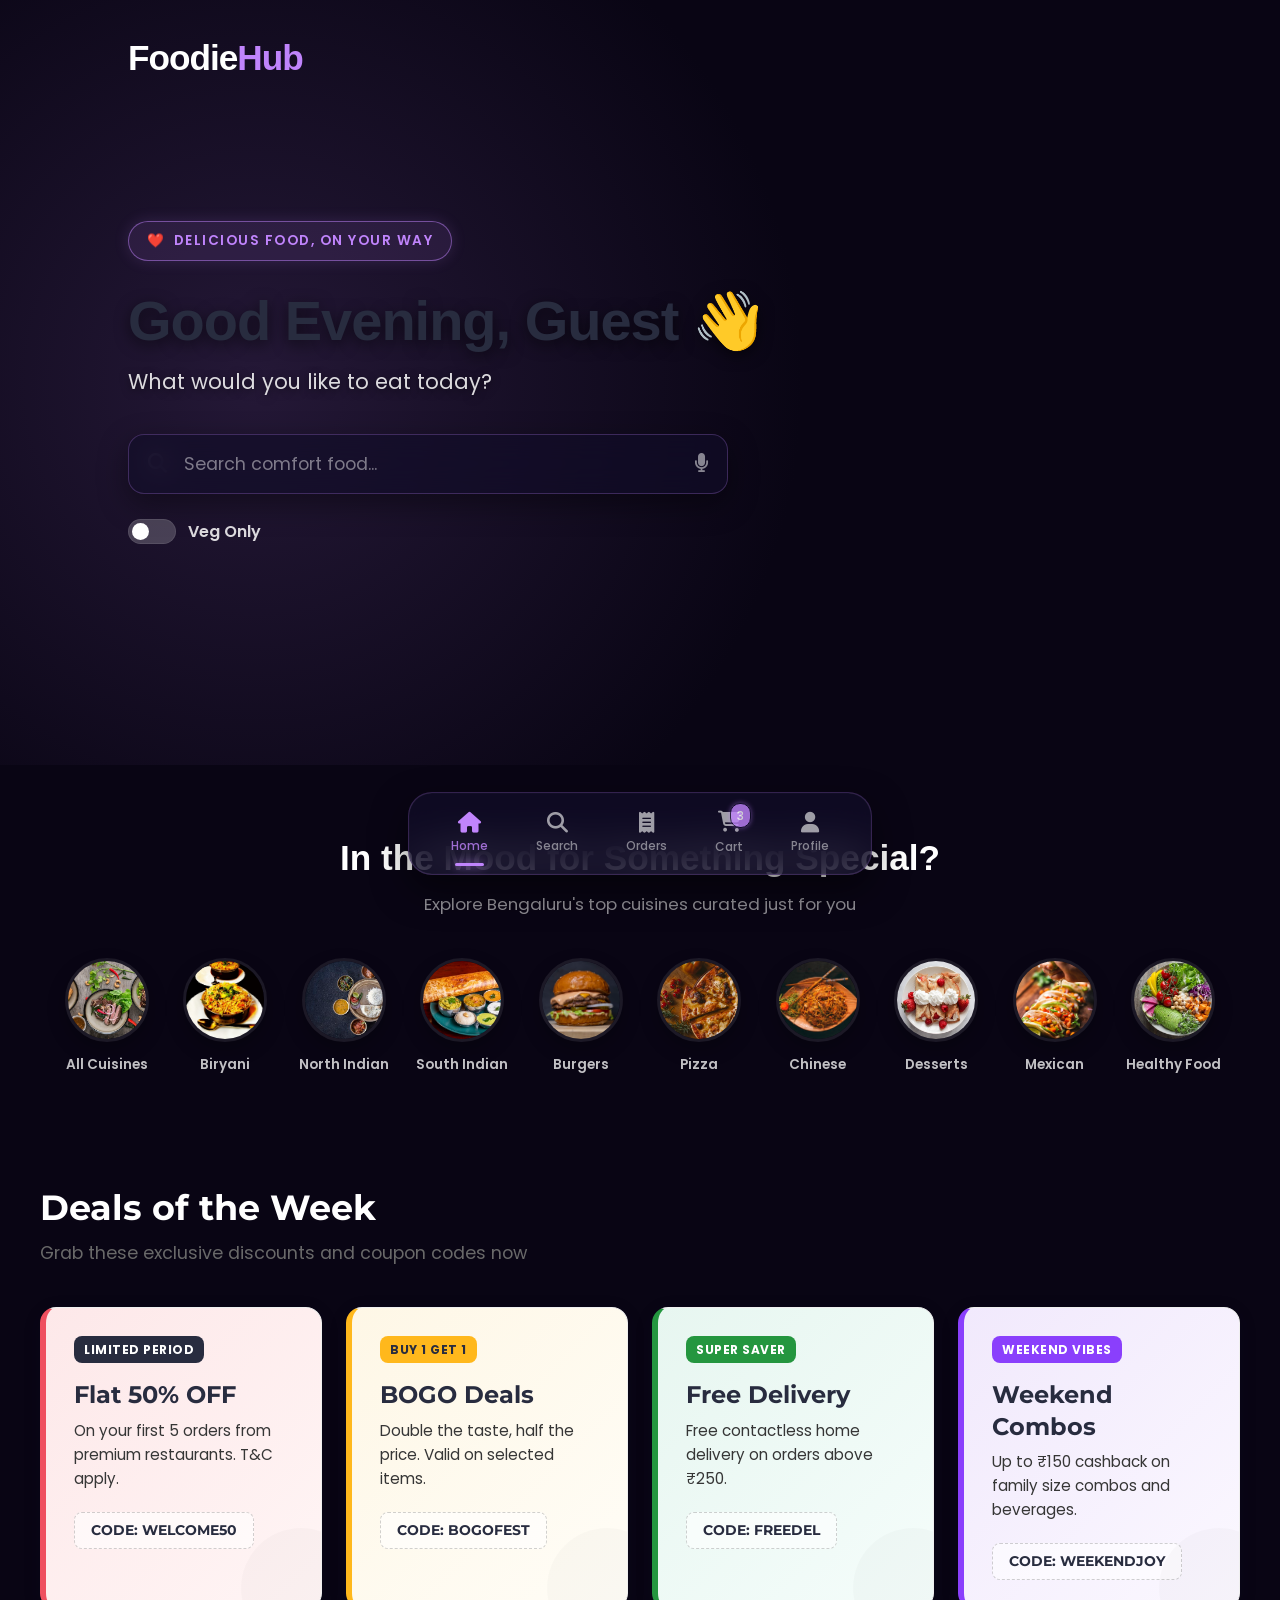
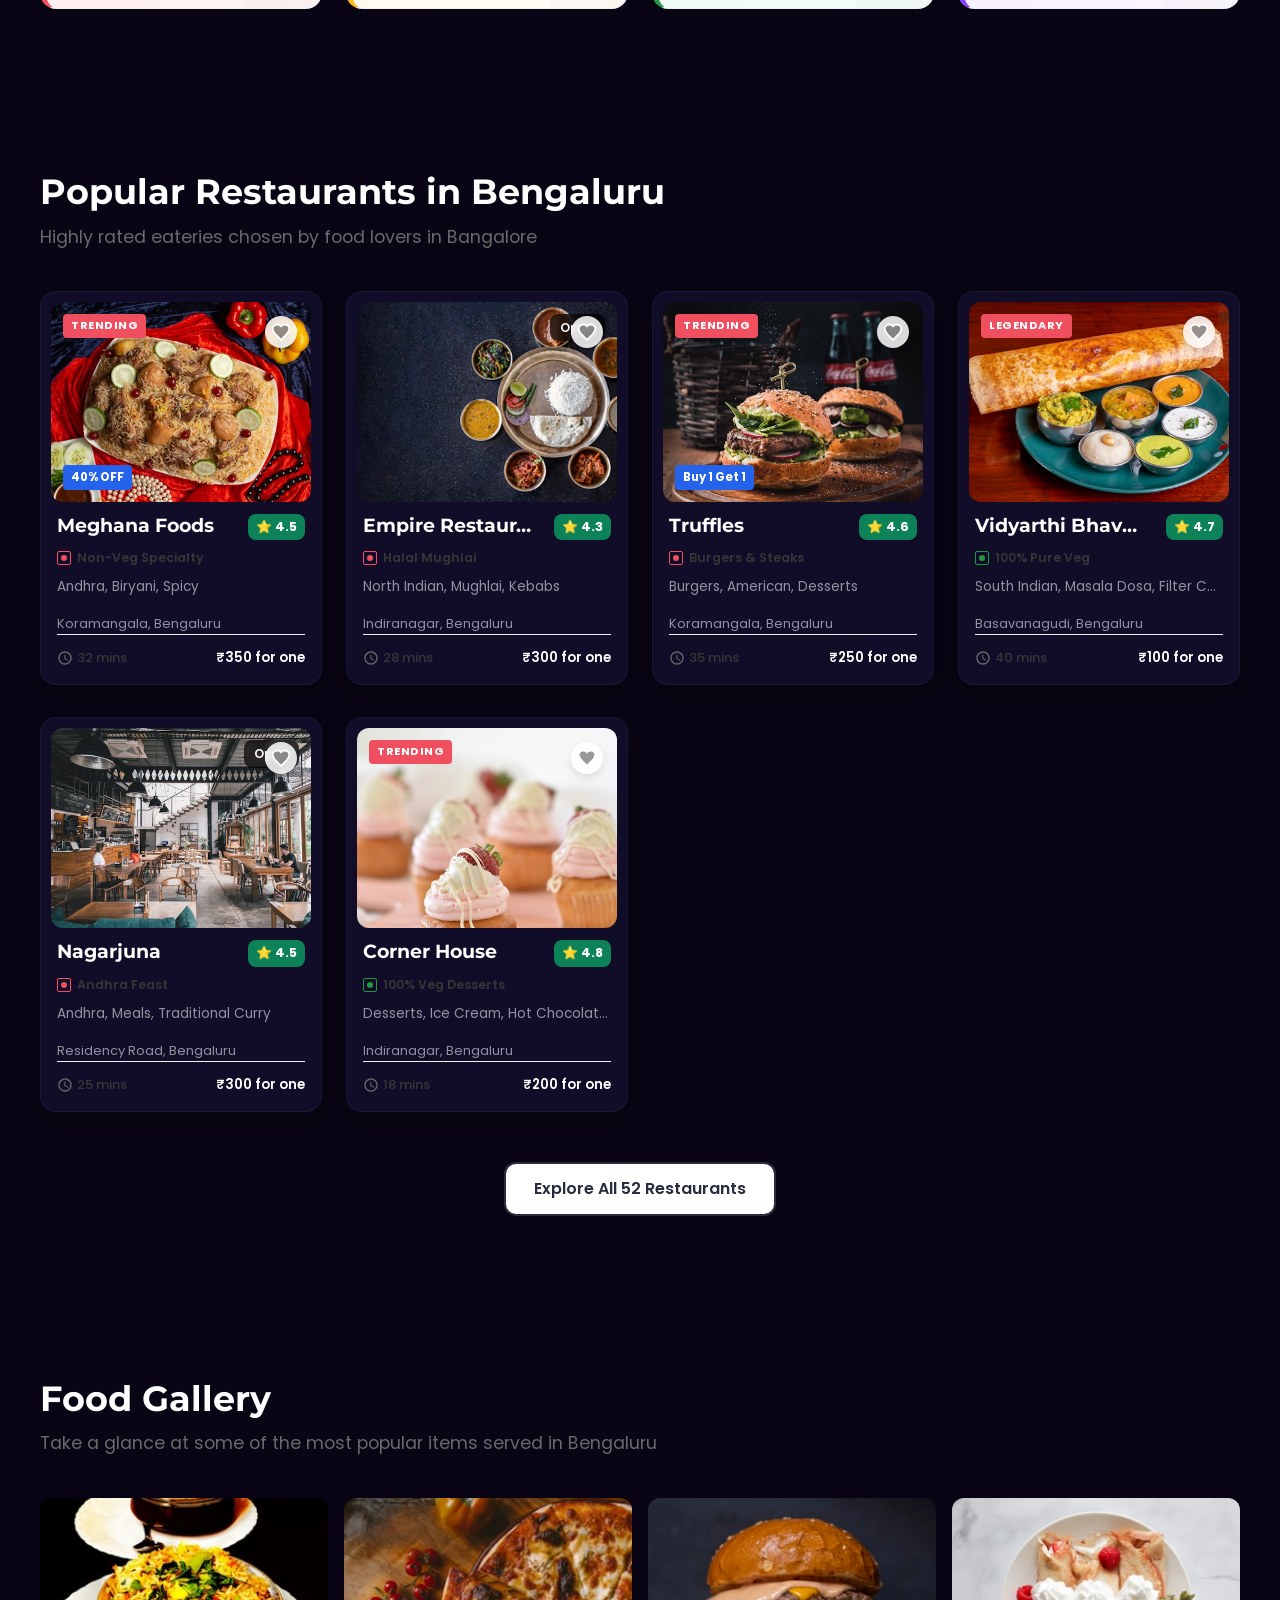
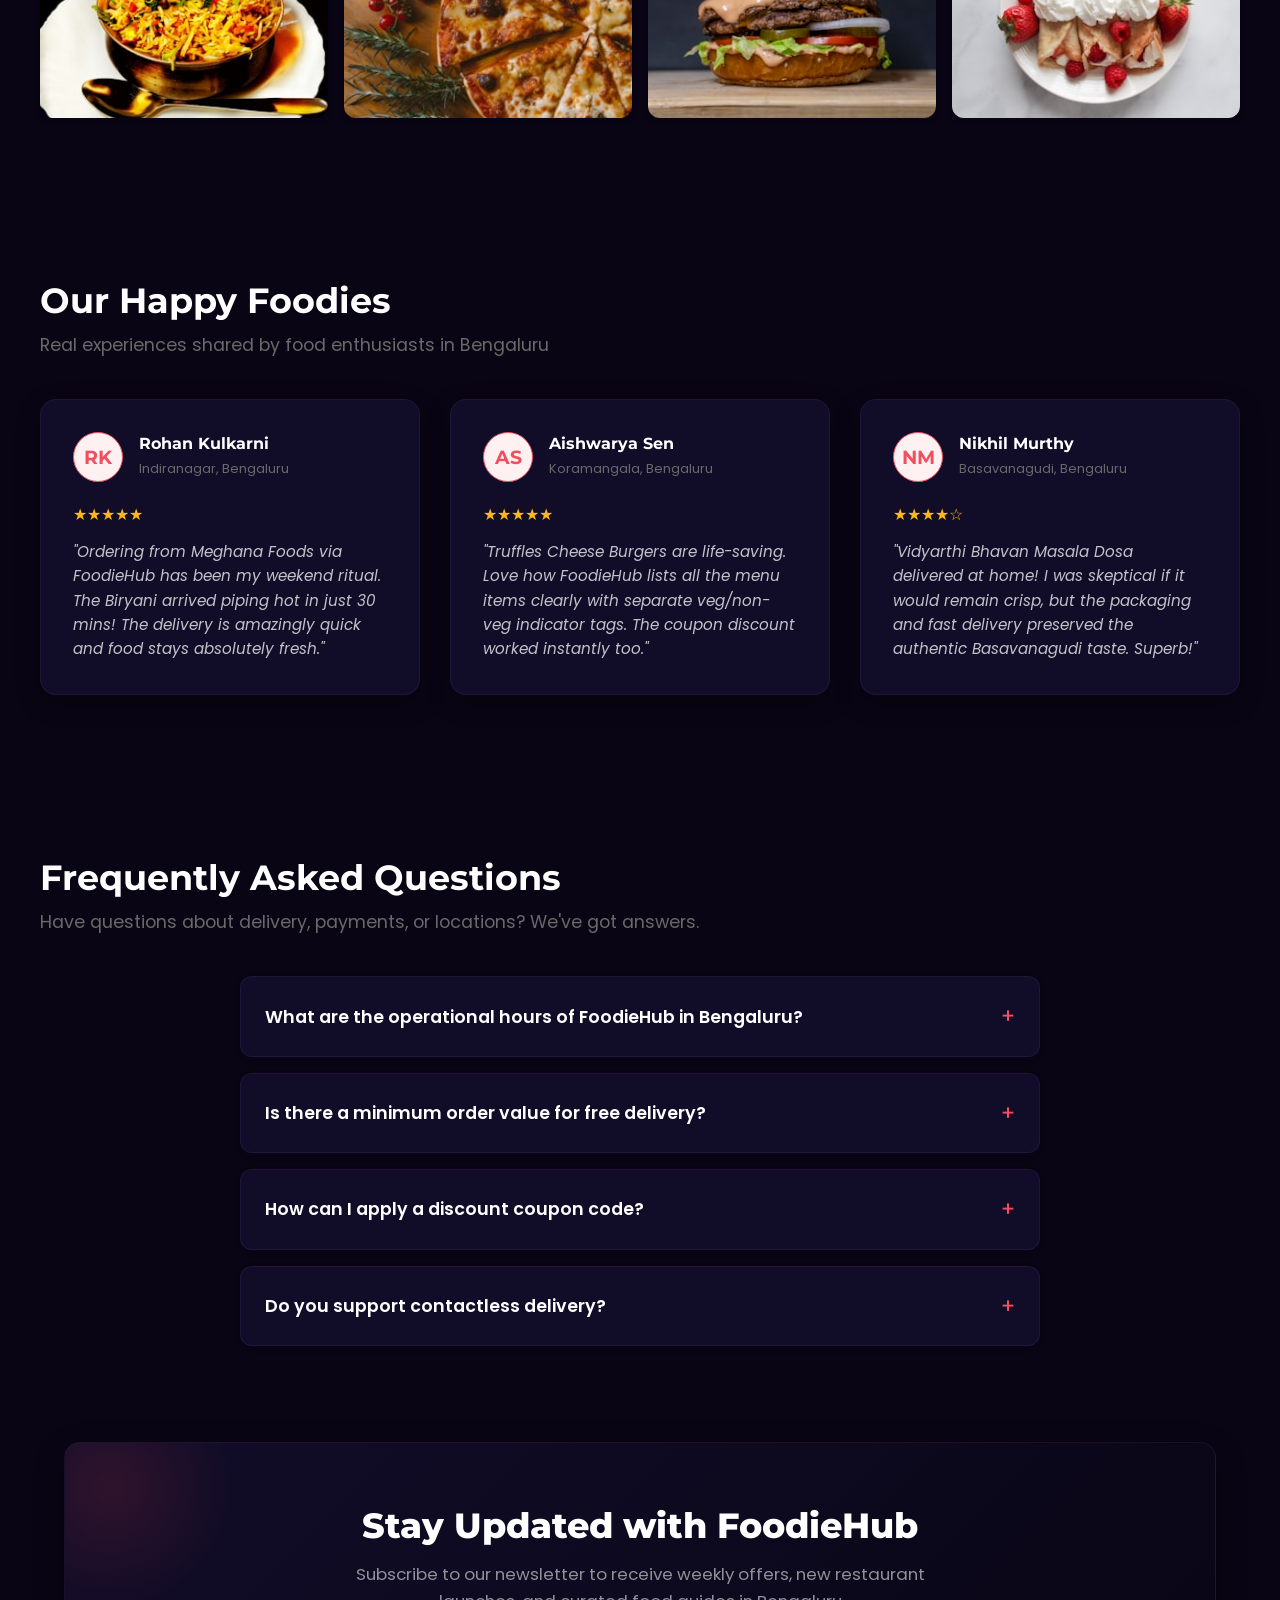
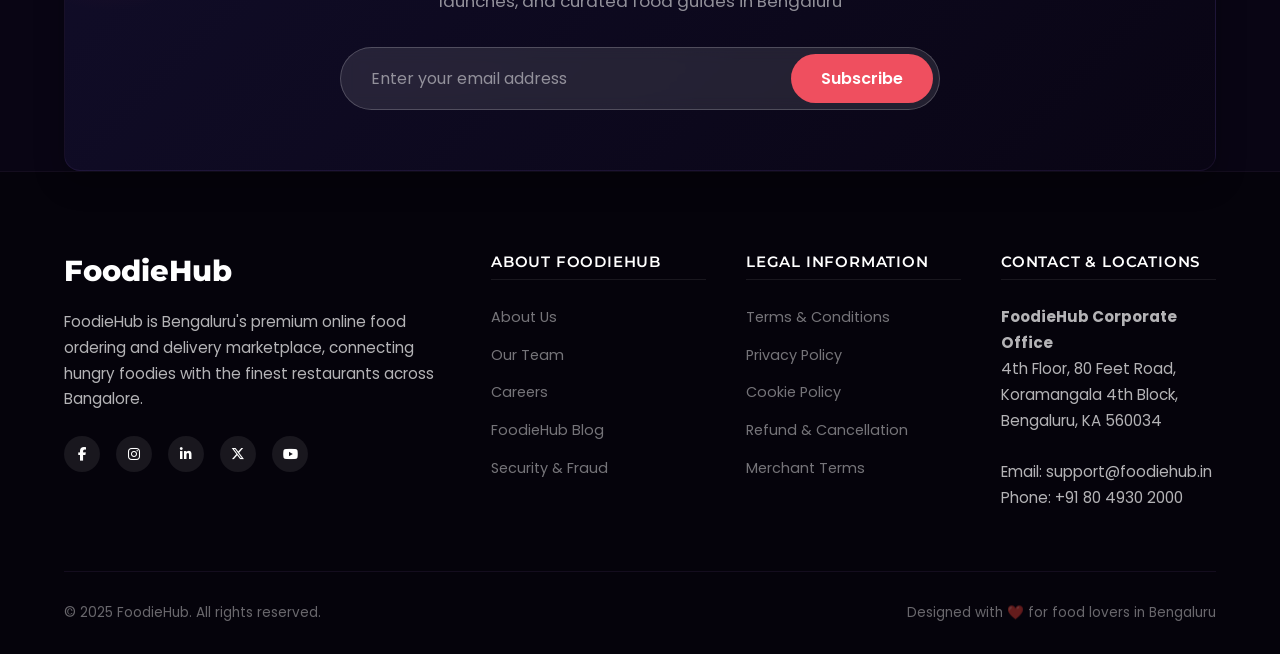
==== commit 40b6244d: "Apply Magic Theme, restore copyright footer, and left-align desktop cinematic greeting" ====
--- a/index.html
+++ b/index.html
@@ -1031,6 +1031,7 @@
       </div>
 
       <div class="footer-bottom">
+        <p>&copy; 2025 FoodieHub. All rights reserved.</p>
         <p>Designed with ❤️ for food lovers in Bengaluru</p>
       </div>
     </div>
--- a/css/style.css
+++ b/css/style.css
@@ -4554,9 +4554,9 @@
     display: block !important;
   }
 
-  /* Theme color overrides for dark cinematic scroll experience */
+  /* Theme color overrides for dark cinematic scroll experience - MAGIC THEME */
   body {
-    background-color: #0d0e12 !important;
+    background-color: #090514 !important;
     color: #e5e5e9 !important;
   }
   
@@ -4575,10 +4575,10 @@
     display: flex;
     flex-direction: column;
     justify-content: center;
-    align-items: center;
-    text-align: center;
+    align-items: flex-start;
+    text-align: left;
     color: #ffffff;
-    padding: 40px;
+    padding: 40px 10%;
     overflow: hidden;
   }
 
@@ -4588,15 +4588,15 @@
     left: 0;
     width: 100%;
     height: 100%;
-    background: radial-gradient(circle at center, rgba(0, 0, 0, 0.4) 0%, rgba(0, 0, 0, 0.85) 100%),
-                linear-gradient(to bottom, rgba(0, 0, 0, 0.3) 0%, rgba(13, 14, 18, 1) 100%);
+    background: radial-gradient(circle at 20% 50%, rgba(192, 132, 252, 0.15) 0%, rgba(9, 5, 20, 0.4) 50%, rgba(9, 5, 20, 0.95) 100%),
+                linear-gradient(to bottom, rgba(9, 5, 20, 0.2) 0%, rgba(9, 5, 20, 1) 100%);
     z-index: 1;
   }
 
   .cinematic-header {
     position: absolute;
     top: 30px;
-    left: 50px;
+    left: 10%;
     z-index: 10;
   }
 
@@ -4610,7 +4610,7 @@
   }
 
   .cinematic-logo span {
-    color: #EF4F5F;
+    color: #c084fc;
   }
 
   .cinematic-hero-content {
@@ -4620,7 +4620,7 @@
     width: 100%;
     display: flex;
     flex-direction: column;
-    align-items: center;
+    align-items: flex-start;
   }
 
   .cinematic-badge {
@@ -4629,21 +4629,21 @@
     gap: 8px;
     padding: 8px 18px;
     border-radius: 50px;
-    background: rgba(239, 79, 95, 0.1);
-    border: 1.5px solid rgba(239, 79, 95, 0.5);
+    background: rgba(192, 132, 252, 0.1);
+    border: 1.5px solid rgba(192, 132, 252, 0.5);
     font-size: 0.85rem;
     font-weight: 600;
-    color: #EF4F5F;
+    color: #c084fc;
     text-transform: uppercase;
     letter-spacing: 1.5px;
     margin-bottom: 24px;
-    box-shadow: 0 0 15px rgba(239, 79, 95, 0.15);
+    box-shadow: 0 0 15px rgba(192, 132, 252, 0.15);
     animation: pulseBadge 2.5s infinite alternate;
   }
 
   @keyframes pulseBadge {
-    0% { transform: scale(1); box-shadow: 0 0 15px rgba(239, 79, 95, 0.15); }
-    100% { transform: scale(1.03); box-shadow: 0 0 25px rgba(239, 79, 95, 0.35); }
+    0% { transform: scale(1); box-shadow: 0 0 15px rgba(192, 132, 252, 0.15); }
+    100% { transform: scale(1.03); box-shadow: 0 0 25px rgba(192, 132, 252, 0.35); }
   }
 
   .cinematic-greeting {
@@ -4675,8 +4675,8 @@
     padding: 16px 55px;
     font-size: 1.1rem;
     border-radius: 16px;
-    border: 1px solid rgba(255, 255, 255, 0.18);
-    background: rgba(15, 15, 18, 0.65);
+    border: 1px solid rgba(192, 132, 252, 0.25);
+    background: rgba(17, 13, 41, 0.65);
     backdrop-filter: blur(15px);
     -webkit-backdrop-filter: blur(15px);
     color: #ffffff;
@@ -4690,9 +4690,9 @@
   }
 
   .cinematic-search-container input:focus {
-    background: rgba(10, 10, 12, 0.8);
-    border-color: #EF4F5F;
-    box-shadow: 0 0 25px rgba(239, 79, 95, 0.3), 0 10px 30px rgba(0, 0, 0, 0.6);
+    background: rgba(17, 13, 41, 0.85);
+    border-color: #c084fc;
+    box-shadow: 0 0 25px rgba(192, 132, 252, 0.3), 0 10px 30px rgba(0, 0, 0, 0.6);
   }
 
   .cinematic-search-icon {
@@ -4717,16 +4717,16 @@
   }
 
   .cinematic-mic-icon:hover {
-    color: #EF4F5F;
+    color: #c084fc;
   }
 
   /* Cinematic search dropdown overrides */
   .cinematic-search-container .advanced-search-dropdown {
     width: 100%;
-    background: rgba(18, 18, 22, 0.98);
+    background: rgba(17, 13, 41, 0.98);
     backdrop-filter: blur(25px);
     -webkit-backdrop-filter: blur(25px);
-    border: 1px solid rgba(255, 255, 255, 0.08);
+    border: 1px solid rgba(192, 132, 252, 0.15);
     border-radius: 16px;
     box-shadow: 0 15px 35px rgba(0, 0, 0, 0.6);
     top: calc(100% + 8px);
@@ -4736,7 +4736,7 @@
 
   .cinematic-search-container .advanced-search-dropdown h4 {
     color: rgba(255, 255, 255, 0.6);
-    border-bottom: 1px solid rgba(255, 255, 255, 0.08);
+    border-bottom: 1px solid rgba(192, 132, 252, 0.15);
   }
 
   .cinematic-search-container .trending-tag {
@@ -4746,8 +4746,8 @@
   }
 
   .cinematic-search-container .trending-tag:hover {
-    background: rgba(239, 79, 95, 0.12);
-    border-color: #EF4F5F;
+    background: rgba(192, 132, 252, 0.12);
+    border-color: #c084fc;
     color: #ffffff;
   }
 
@@ -4789,7 +4789,7 @@
   }
 
   .cinematic-veg-toggle-container input:checked + .veg-slider {
-    background-color: #EF4F5F;
+    background-color: #c084fc;
   }
 
   .cinematic-veg-toggle-container input:checked + .veg-slider:before {
@@ -4802,10 +4802,10 @@
     bottom: 25px;
     left: 50%;
     transform: translateX(-50%);
-    background: rgba(18, 19, 23, 0.72);
+    background: rgba(17, 13, 41, 0.72);
     backdrop-filter: blur(20px);
     -webkit-backdrop-filter: blur(20px);
-    border: 1px solid rgba(255, 255, 255, 0.12);
+    border: 1px solid rgba(192, 132, 252, 0.2);
     border-radius: 24px;
     padding: 10px 24px;
     align-items: center;
@@ -4816,9 +4816,9 @@
   }
 
   .desktop-floating-dock:hover {
-    background: rgba(18, 19, 23, 0.85);
-    box-shadow: 0 20px 45px rgba(0, 0, 0, 0.6);
-    border-color: rgba(255, 255, 255, 0.2);
+    background: rgba(17, 13, 41, 0.85);
+    box-shadow: 0 20px 45px rgba(192, 132, 252, 0.15), 0 20px 45px rgba(0, 0, 0, 0.6);
+    border-color: rgba(192, 132, 252, 0.4);
   }
 
   .dock-nav-item {
@@ -4856,7 +4856,7 @@
   }
 
   .dock-nav-item.active {
-    color: #EF4F5F;
+    color: #c084fc;
   }
 
   .dock-nav-item.active::after {
@@ -4866,9 +4866,9 @@
     left: 30%;
     width: 40%;
     height: 3px;
-    background: #EF4F5F;
+    background: #c084fc;
     border-radius: 2px;
-    box-shadow: 0 0 10px rgba(239, 79, 95, 0.8);
+    box-shadow: 0 0 10px rgba(192, 132, 252, 0.8);
   }
 
   .dock-cart-wrapper {
@@ -4880,14 +4880,14 @@
     position: absolute;
     top: -8px;
     right: -10px;
-    background: #EF4F5F;
+    background: #c084fc;
     color: #ffffff;
     font-size: 0.62rem;
     font-weight: 700;
     padding: 2px 6px;
     border-radius: 10px;
-    border: 1px solid #121317;
-    box-shadow: 0 0 5px rgba(239, 79, 95, 0.6);
+    border: 1px solid #110d29;
+    box-shadow: 0 0 5px rgba(192, 132, 252, 0.6);
   }
 
   /* 3. Desktop Cuisines Grid Section */
@@ -4963,8 +4963,8 @@
   }
 
   .desktop-cuisine-card:hover .cuisine-circle-img {
-    border-color: #EF4F5F;
-    box-shadow: 0 10px 22px rgba(239, 79, 95, 0.3);
+    border-color: #c084fc;
+    box-shadow: 0 10px 22px rgba(192, 132, 252, 0.3);
   }
 
   .desktop-cuisine-card:hover img {
@@ -4977,9 +4977,14 @@
 
   /* 4. Elegant Overrides for standard layout cards & sections */
   .restaurant-card {
-    background: #191a20 !important;
-    border: 1px solid rgba(255, 255, 255, 0.04) !important;
-    box-shadow: 0 8px 25px rgba(0, 0, 0, 0.2);
+    background: #110d29 !important;
+    border: 1px solid rgba(192, 132, 252, 0.08) !important;
+    box-shadow: 0 8px 25px rgba(0, 0, 0, 0.3);
+  }
+
+  .restaurant-card:hover {
+    border-color: rgba(192, 132, 252, 0.3) !important;
+    box-shadow: 0 8px 30px rgba(192, 132, 252, 0.15);
   }
 
   .restaurant-info h3 {
@@ -4987,7 +4992,7 @@
   }
 
   .cuisine-tags, .location-tag {
-    color: rgba(255, 255, 255, 0.5) !important;
+    color: rgba(255, 255, 255, 0.55) !important;
   }
 
   .meta-price {
@@ -4995,9 +5000,9 @@
   }
 
   .review-card {
-    background: #191a20 !important;
-    border: 1px solid rgba(255, 255, 255, 0.04) !important;
-    box-shadow: 0 8px 25px rgba(0, 0, 0, 0.2);
+    background: #110d29 !important;
+    border: 1px solid rgba(192, 132, 252, 0.08) !important;
+    box-shadow: 0 8px 25px rgba(0, 0, 0, 0.3);
   }
 
   .review-text {
@@ -5009,8 +5014,8 @@
   }
 
   .faq-item {
-    background: #191a20 !important;
-    border: 1px solid rgba(255, 255, 255, 0.04) !important;
+    background: #110d29 !important;
+    border: 1px solid rgba(192, 132, 252, 0.08) !important;
   }
 
   .faq-item summary {
@@ -5022,8 +5027,8 @@
   }
 
   .newsletter-wrapper {
-    background: linear-gradient(135deg, #191a20 0%, #0f1013 100%) !important;
-    border: 1px solid rgba(255, 255, 255, 0.04) !important;
+    background: linear-gradient(135deg, #110d29 0%, #090514 100%) !important;
+    border: 1px solid rgba(192, 132, 252, 0.08) !important;
     box-shadow: 0 10px 30px rgba(0, 0, 0, 0.3);
   }
 
@@ -5036,8 +5041,8 @@
   }
 
   .footer {
-    background-color: #08090c !important;
-    border-top: 1px solid rgba(255, 255, 255, 0.04);
+    background-color: #05030b !important;
+    border-top: 1px solid rgba(192, 132, 252, 0.08);
   }
 
   .footer-col h4 {
@@ -5049,11 +5054,11 @@
   }
 
   .footer-col a:hover {
-    color: #EF4F5F !important;
+    color: #c084fc !important;
   }
 
   .footer-bottom {
-    border-top: 1px solid rgba(255, 255, 255, 0.04) !important;
+    border-top: 1px solid rgba(192, 132, 252, 0.08) !important;
     color: rgba(255, 255, 255, 0.4) !important;
   }
 }
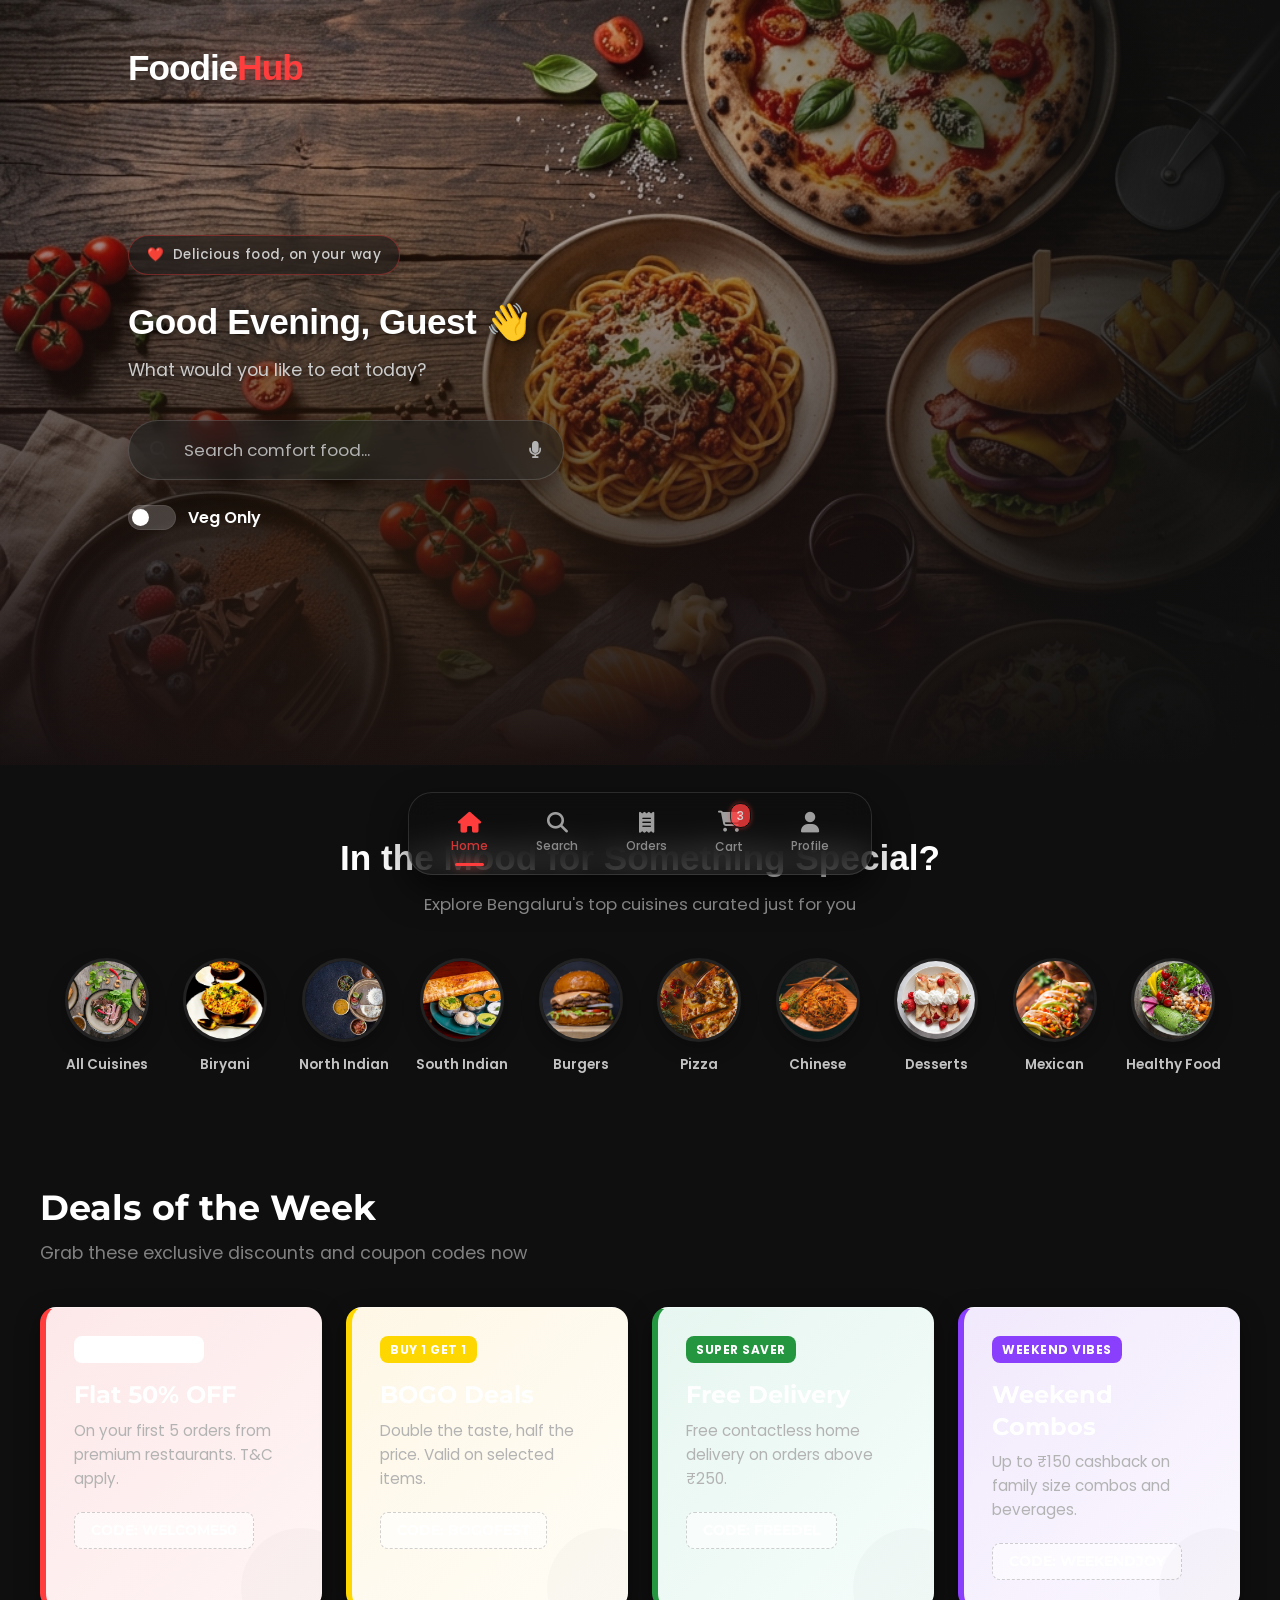
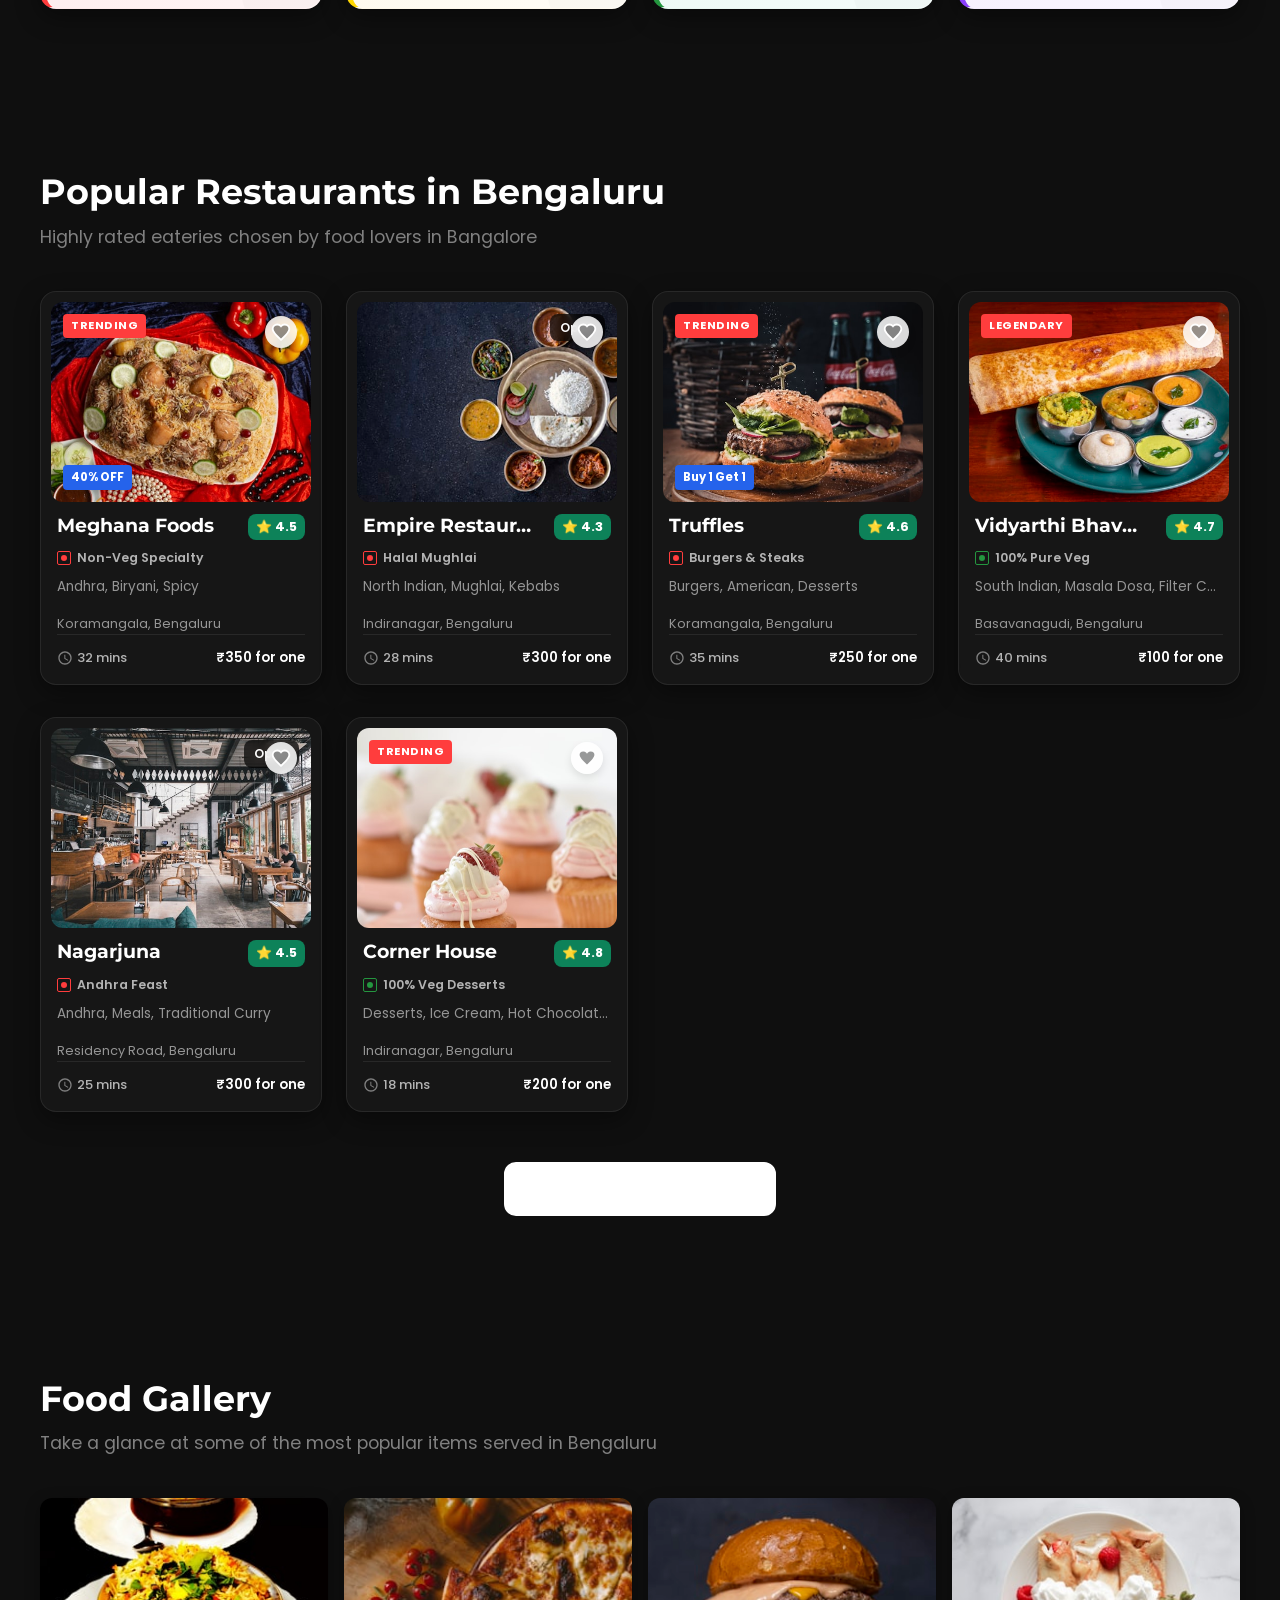
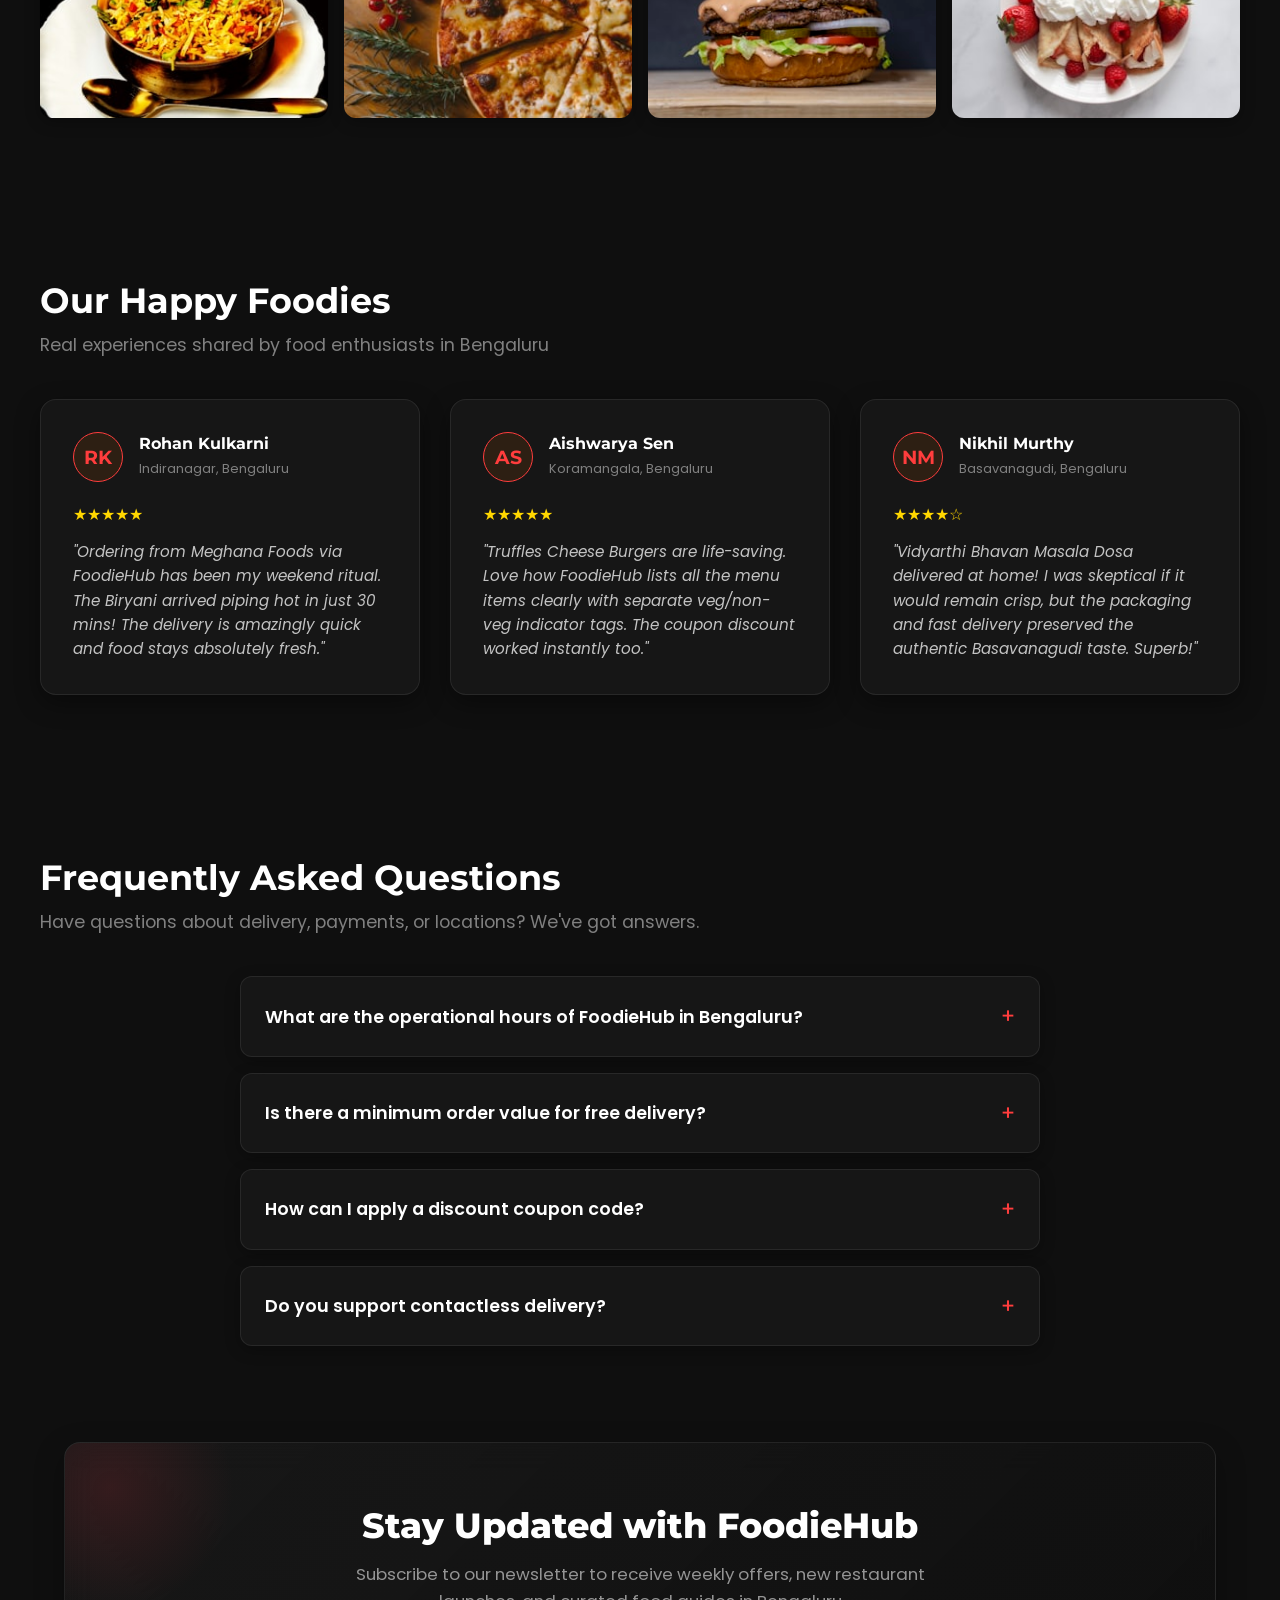
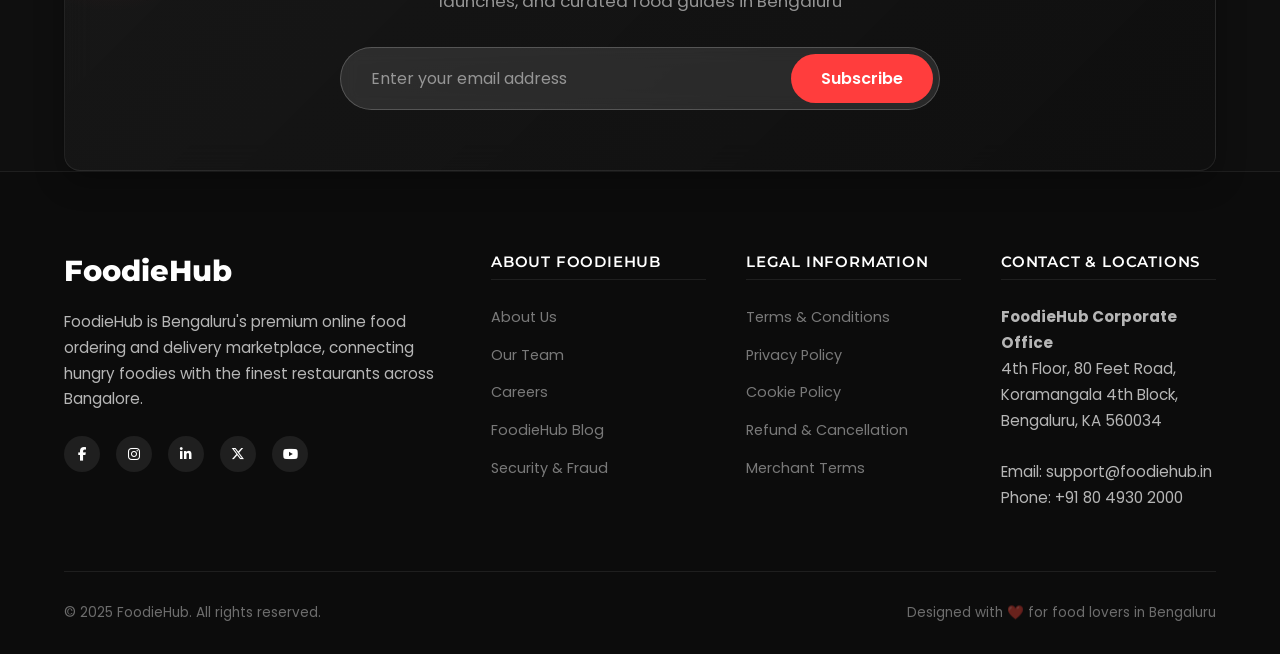
==== commit 5d59de86: "style: refine hero greeting, search layout, and implement global dark orange-red theme" ====
--- a/index.html
+++ b/index.html
@@ -32,70 +32,73 @@
       <h1 class="cinematic-greeting" id="desktop-time-greeting">Good Evening, Guest 👋</h1>
       <p class="cinematic-subtitle">What would you like to eat today?</p>
 
-      <!-- Glassmorphic Search Bar -->
-      <div class="cinematic-search-container">
-        <i class="fa-solid fa-magnifying-glass cinematic-search-icon"></i>
-        <input type="text" id="desktop-search-input" placeholder="Search comfort food..." autocomplete="off">
-        <i class="fa-solid fa-microphone cinematic-mic-icon"></i>
-
-        <!-- Desktop Search Suggestions Dropdown Overlay -->
-        <div class="advanced-search-dropdown" id="desktop-search-dropdown">
-          <!-- Recent Searches Section -->
-          <div class="search-suggestion-section" id="desktop-section-recent-searches">
-            <h4>Recent Searches <span class="clear-all-btn" id="desktop-clear-recent-searches" style="font-size: 0.75rem; color: var(--primary-color); cursor: pointer; text-transform: none;">Clear All</span></h4>
-            <div class="recent-searches-list" id="desktop-recent-searches-list">
-              <!-- Rendered dynamically by JS -->
-            </div>
-          </div>
-
-          <!-- Trending Searches Section -->
-          <div class="search-suggestion-section">
-            <h4>Trending Searches</h4>
-            <div class="trending-list">
-              <span class="trending-tag">🔥 Biryani</span>
-              <span class="trending-tag">🔥 Pizza</span>
-              <span class="trending-tag">🔥 Burger</span>
-              <span class="trending-tag">🔥 Healthy</span>
-              <span class="trending-tag">🔥 Desserts</span>
-            </div>
-          </div>
-
-          <!-- Popular Cuisines Section -->
-          <div class="search-suggestion-section">
-            <h4>Popular Cuisines</h4>
-            <div class="popular-cuisine-row">
-              <div class="popular-cuisine-item" data-cuisine="biryani">
-                <img src="images/cuisine_images/biryani.jpg" alt="Biryani">
-                <span>Biryani</span>
-              </div>
-              <div class="popular-cuisine-item" data-cuisine="pizza">
-                <img src="images/cuisine_images/pizza.jpg" alt="Pizza">
-                <span>Pizza</span>
-              </div>
-              <div class="popular-cuisine-item" data-cuisine="burgers">
-                <img src="images/cuisine_images/burgers.jpg" alt="Burgers">
-                <span>Burgers</span>
-              </div>
-              <div class="popular-cuisine-item" data-cuisine="chinese">
-                <img src="images/cuisine_images/chinese.jpg" alt="Chinese">
-                <span>Chinese</span>
-              </div>
-              <div class="popular-cuisine-item" data-cuisine="desserts">
-                <img src="images/cuisine_images/desserts.jpg" alt="Desserts">
-                <span>Desserts</span>
-              </div>
-            </div>
-          </div>
-        </div>
-      </div>
-
-      <!-- Veg Only Toggle -->
-      <div class="cinematic-veg-toggle-container">
-        <label class="veg-switch">
-          <input type="checkbox" id="desktop-veg-toggle">
-          <span class="veg-slider"></span>
-        </label>
-        <span class="veg-label-text">Veg Only</span>
+      <!-- Search & Veg Toggle Row -->
+      <div class="cinematic-search-row">
+        <!-- Glassmorphic Search Bar -->
+        <div class="cinematic-search-container">
+          <i class="fa-solid fa-magnifying-glass cinematic-search-icon"></i>
+          <input type="text" id="desktop-search-input" placeholder="Search comfort food..." autocomplete="off">
+          <i class="fa-solid fa-microphone cinematic-mic-icon"></i>
+
+          <!-- Desktop Search Suggestions Dropdown Overlay -->
+          <div class="advanced-search-dropdown" id="desktop-search-dropdown">
+            <!-- Recent Searches Section -->
+            <div class="search-suggestion-section" id="desktop-section-recent-searches">
+              <h4>Recent Searches <span class="clear-all-btn" id="desktop-clear-recent-searches" style="font-size: 0.75rem; color: var(--primary-color); cursor: pointer; text-transform: none;">Clear All</span></h4>
+              <div class="recent-searches-list" id="desktop-recent-searches-list">
+                <!-- Rendered dynamically by JS -->
+              </div>
+            </div>
+
+            <!-- Trending Searches Section -->
+            <div class="search-suggestion-section">
+              <h4>Trending Searches</h4>
+              <div class="trending-list">
+                <span class="trending-tag">🔥 Biryani</span>
+                <span class="trending-tag">🔥 Pizza</span>
+                <span class="trending-tag">🔥 Burger</span>
+                <span class="trending-tag">🔥 Healthy</span>
+                <span class="trending-tag">🔥 Desserts</span>
+              </div>
+            </div>
+
+            <!-- Popular Cuisines Section -->
+            <div class="search-suggestion-section">
+              <h4>Popular Cuisines</h4>
+              <div class="popular-cuisine-row">
+                <div class="popular-cuisine-item" data-cuisine="biryani">
+                  <img src="images/cuisine_images/biryani.jpg" alt="Biryani">
+                  <span>Biryani</span>
+                </div>
+                <div class="popular-cuisine-item" data-cuisine="pizza">
+                  <img src="images/cuisine_images/pizza.jpg" alt="Pizza">
+                  <span>Pizza</span>
+                </div>
+                <div class="popular-cuisine-item" data-cuisine="burgers">
+                  <img src="images/cuisine_images/burgers.jpg" alt="Burgers">
+                  <span>Burgers</span>
+                </div>
+                <div class="popular-cuisine-item" data-cuisine="chinese">
+                  <img src="images/cuisine_images/chinese.jpg" alt="Chinese">
+                  <span>Chinese</span>
+                </div>
+                <div class="popular-cuisine-item" data-cuisine="desserts">
+                  <img src="images/cuisine_images/desserts.jpg" alt="Desserts">
+                  <span>Desserts</span>
+                </div>
+              </div>
+            </div>
+          </div>
+        </div>
+
+        <!-- Veg Only Toggle -->
+        <div class="cinematic-veg-toggle-container">
+          <label class="veg-switch">
+            <input type="checkbox" id="desktop-veg-toggle">
+            <span class="veg-slider"></span>
+          </label>
+          <span class="veg-label-text">Veg Only</span>
+        </div>
       </div>
     </div>
   </section>
--- a/css/style.css
+++ b/css/style.css
@@ -7,25 +7,25 @@
 
 /* --- CSS custom properties (Design System) --- */
 :root {
-  --primary-color: #EF4F5F;
-  --primary-hover: #E23744;
-  --primary-light: #FFF0F1;
-  --primary-gradient: linear-gradient(135deg, #FF6A77 0%, #EF4F5F 100%);
-  --secondary-color: #282C3F;
-  --accent-gold: #FFB81C;
+  --primary-color: #ff3d3d;
+  --primary-hover: #ff7a00;
+  --primary-light: rgba(255, 122, 0, 0.1);
+  --primary-gradient: linear-gradient(135deg, #ff7a00 0%, #ff3d3d 100%);
+  --secondary-color: #ffffff; /* White headings */
+  --accent-gold: #ffd700;
   --veg-green: #24963F;
-  --nonveg-red: #EF4F5F;
-  --text-dark: #1C1C1C;
-  --text-medium: #363636;
-  --text-muted: #696969;
-  --bg-light: #F8F8F8;
-  --bg-white: #FFFFFF;
-  --bg-dark: #121212;
-  --border-color: #EFEFEF;
-  --border-color-dark: #CFDBE1;
-  --shadow-sm: 0 2px 8px rgba(28, 44, 63, 0.05);
-  --shadow-md: 0 4px 20px rgba(28, 44, 63, 0.08);
-  --shadow-lg: 0 12px 30px rgba(28, 44, 63, 0.12);
+  --nonveg-red: #ff3d3d;
+  --text-dark: #cccccc; /* Light gray primary text */
+  --text-medium: #b3b3b3;
+  --text-muted: #808080;
+  --bg-light: #0f0f0f; /* Dark theme background */
+  --bg-white: #FFFFFF; /* Keep as white for white text classes */
+  --bg-dark: #0f0f0f;
+  --border-color: rgba(255, 255, 255, 0.08); /* Dark glass border */
+  --border-color-dark: rgba(255, 255, 255, 0.15);
+  --shadow-sm: 0 4px 15px rgba(0, 0, 0, 0.3);
+  --shadow-md: 0 8px 25px rgba(0, 0, 0, 0.4);
+  --shadow-lg: 0 15px 35px rgba(0, 0, 0, 0.5);
   --font-main: 'Poppins', sans-serif;
   --font-headings: 'Montserrat', sans-serif;
   --border-radius: 12px;
@@ -171,9 +171,11 @@
   top: 0;
   left: 0;
   width: 100%;
-  background-color: rgba(255, 255, 255, 0.9);
-  backdrop-filter: blur(12px);
-  border-bottom: 1px solid var(--border-color);
+  background-color: rgba(15, 15, 15, 0.75);
+  backdrop-filter: blur(15px);
+  -webkit-backdrop-filter: blur(15px);
+  border-bottom: 1px solid rgba(255, 255, 255, 0.08);
+  box-shadow: 0 4px 20px rgba(0, 0, 0, 0.3);
   z-index: 1000;
 }
 
@@ -1762,18 +1764,20 @@
   display: flex;
   align-items: center;
   justify-content: center;
-  background: linear-gradient(135deg, var(--primary-light) 0%, #FFF5F5 100%);
+  background: #0f0f0f;
   padding: 60px 24px;
 }
 
 .auth-card {
-  background-color: var(--bg-white);
+  background-color: rgba(30, 30, 30, 0.45);
+  backdrop-filter: blur(15px);
+  -webkit-backdrop-filter: blur(15px);
   border-radius: var(--border-radius-lg);
-  box-shadow: var(--shadow-lg);
+  box-shadow: 0 15px 35px rgba(0, 0, 0, 0.5);
   width: 100%;
   max-width: 480px;
   padding: 40px;
-  border: 1px solid var(--border-color);
+  border: 1px solid rgba(255, 255, 255, 0.08);
 }
 
 .auth-header {
@@ -1784,11 +1788,12 @@
 .auth-header h2 {
   font-size: 1.8rem;
   font-weight: 800;
+  color: #ffffff;
   margin-bottom: 8px;
 }
 
 .auth-header p {
-  color: var(--text-muted);
+  color: var(--text-medium);
 }
 
 /* Floating Label Styles */
@@ -1800,15 +1805,18 @@
 .form-input {
   width: 100%;
   padding: 16px;
-  border: 1.5px solid var(--border-color-dark);
+  border: 1.5px solid rgba(255, 255, 255, 0.15);
   border-radius: var(--border-radius);
   font-size: 1rem;
   background-color: transparent;
+  color: #ffffff;
   transition: var(--transition-normal);
 }
 
 .form-input:focus {
   border-color: var(--primary-color);
+  box-shadow: 0 0 10px rgba(255, 61, 61, 0.25);
+  outline: none;
 }
 
 .form-label {
@@ -1819,7 +1827,7 @@
   color: var(--text-muted);
   pointer-events: none;
   transition: var(--transition-normal);
-  background-color: var(--bg-white);
+  background-color: #1e1e1e;
   padding: 0 4px;
 }
 
@@ -3536,11 +3544,11 @@
 
 /* Shimmer Variable Definitions */
 :root {
-  --glass-bg: rgba(255, 255, 255, 0.75);
-  --glass-border: rgba(255, 255, 255, 0.4);
-  --glass-shadow: 0 10px 30px rgba(31, 38, 135, 0.07);
-  --shimmer-gradient: linear-gradient(90deg, #F2F4F7 25%, #E6E9EE 37%, #F2F4F7 63%);
-  --card-glow-shadow: 0 0 18px rgba(239, 79, 95, 0.12);
+  --glass-bg: rgba(20, 20, 20, 0.65);
+  --glass-border: rgba(255, 255, 255, 0.1);
+  --glass-shadow: 0 10px 30px rgba(0, 0, 0, 0.4);
+  --shimmer-gradient: linear-gradient(90deg, #202020 25%, #2a2a2a 37%, #202020 63%);
+  --card-glow-shadow: 0 0 18px rgba(255, 122, 0, 0.18);
 }
 
 /* --- Dynamic Colorful Hero Background with Light Rays & Shapes --- */
@@ -4554,10 +4562,10 @@
     display: block !important;
   }
 
-  /* Theme color overrides for dark cinematic scroll experience - MAGIC THEME */
+  /* Theme color overrides for dark cinematic scroll experience - ORANGE-RED GLOW THEME */
   body {
-    background-color: #090514 !important;
-    color: #e5e5e9 !important;
+    background-color: #0f0f0f !important;
+    color: #cccccc !important;
   }
   
   .section h2 {
@@ -4588,14 +4596,14 @@
     left: 0;
     width: 100%;
     height: 100%;
-    background: radial-gradient(circle at 20% 50%, rgba(192, 132, 252, 0.15) 0%, rgba(9, 5, 20, 0.4) 50%, rgba(9, 5, 20, 0.95) 100%),
-                linear-gradient(to bottom, rgba(9, 5, 20, 0.2) 0%, rgba(9, 5, 20, 1) 100%);
+    background: radial-gradient(circle at 30% 60%, rgba(255, 122, 0, 0.08) 0%, rgba(255, 61, 61, 0.04) 40%, rgba(15, 15, 15, 0.75) 80%, #0f0f0f 100%),
+                linear-gradient(to bottom, rgba(15, 15, 15, 0.15) 0%, #0f0f0f 100%);
     z-index: 1;
   }
 
   .cinematic-header {
     position: absolute;
-    top: 30px;
+    top: 40px;
     left: 10%;
     z-index: 10;
   }
@@ -4610,7 +4618,8 @@
   }
 
   .cinematic-logo span {
-    color: #c084fc;
+    color: #ff3d3d;
+    text-shadow: 0 0 15px rgba(255, 61, 61, 0.4);
   }
 
   .cinematic-hero-content {
@@ -4629,35 +4638,39 @@
     gap: 8px;
     padding: 8px 18px;
     border-radius: 50px;
-    background: rgba(192, 132, 252, 0.1);
-    border: 1.5px solid rgba(192, 132, 252, 0.5);
+    background: rgba(20, 20, 20, 0.55);
+    border: 1px solid rgba(255, 61, 61, 0.35);
     font-size: 0.85rem;
-    font-weight: 600;
-    color: #c084fc;
-    text-transform: uppercase;
-    letter-spacing: 1.5px;
+    font-weight: 500;
+    color: #cccccc;
+    text-transform: none;
+    letter-spacing: 0.5px;
     margin-bottom: 24px;
-    box-shadow: 0 0 15px rgba(192, 132, 252, 0.15);
+    box-shadow: 0 4px 15px rgba(0, 0, 0, 0.2);
+    backdrop-filter: blur(15px);
+    -webkit-backdrop-filter: blur(15px);
     animation: pulseBadge 2.5s infinite alternate;
   }
 
   @keyframes pulseBadge {
-    0% { transform: scale(1); box-shadow: 0 0 15px rgba(192, 132, 252, 0.15); }
-    100% { transform: scale(1.03); box-shadow: 0 0 25px rgba(192, 132, 252, 0.35); }
+    0% { transform: scale(1); box-shadow: 0 0 10px rgba(255, 61, 61, 0.1); }
+    100% { transform: scale(1.02); box-shadow: 0 0 20px rgba(255, 61, 61, 0.3); }
   }
 
   .cinematic-greeting {
-    font-size: 3.5rem;
-    font-weight: 800;
-    letter-spacing: -1px;
-    margin-bottom: 8px;
+    font-size: 2.2rem;
+    font-weight: 700;
+    letter-spacing: -0.5px;
+    margin-bottom: 12px;
     font-family: 'Outfit', 'Inter', sans-serif;
-    text-shadow: 0 4px 15px rgba(0, 0, 0, 0.6);
+    text-shadow: 0 2px 12px rgba(0, 0, 0, 0.8);
+    white-space: nowrap;
+    color: #ffffff;
   }
 
   .cinematic-subtitle {
-    font-size: 1.3rem;
-    color: rgba(255, 255, 255, 0.85);
+    font-size: 1.1rem;
+    color: #cccccc;
     margin-bottom: 35px;
     text-shadow: 0 2px 8px rgba(0, 0, 0, 0.5);
   }
@@ -4673,62 +4686,64 @@
   .cinematic-search-container input {
     width: 100%;
     padding: 16px 55px;
-    font-size: 1.1rem;
-    border-radius: 16px;
-    border: 1px solid rgba(192, 132, 252, 0.25);
-    background: rgba(17, 13, 41, 0.65);
+    font-size: 1.05rem;
+    border-radius: 50px;
+    border: 1px solid rgba(255, 255, 255, 0.15);
+    background: rgba(30, 30, 30, 0.55);
     backdrop-filter: blur(15px);
     -webkit-backdrop-filter: blur(15px);
     color: #ffffff;
     outline: none;
     transition: all 0.3s cubic-bezier(0.4, 0, 0.2, 1);
-    box-shadow: 0 10px 30px rgba(0, 0, 0, 0.4);
+    box-shadow: 0 10px 30px rgba(0, 0, 0, 0.5), 0 0 15px rgba(255, 61, 61, 0.08);
   }
 
   .cinematic-search-container input::placeholder {
-    color: rgba(255, 255, 255, 0.45);
+    color: #b3b3b3;
+    font-weight: 400;
   }
 
   .cinematic-search-container input:focus {
-    background: rgba(17, 13, 41, 0.85);
-    border-color: #c084fc;
-    box-shadow: 0 0 25px rgba(192, 132, 252, 0.3), 0 10px 30px rgba(0, 0, 0, 0.6);
+    background: rgba(30, 30, 30, 0.8);
+    border-color: #ff3d3d;
+    box-shadow: 0 0 25px rgba(255, 122, 0, 0.3), 0 10px 30px rgba(0, 0, 0, 0.6);
   }
 
   .cinematic-search-icon {
     position: absolute;
-    left: 20px;
+    left: 22px;
     top: 50%;
     transform: translateY(-50%);
-    font-size: 1.2rem;
-    color: rgba(255, 255, 255, 0.5);
+    font-size: 1.1rem;
+    color: #b3b3b3;
     pointer-events: none;
   }
 
   .cinematic-mic-icon {
     position: absolute;
-    right: 20px;
+    right: 22px;
     top: 50%;
     transform: translateY(-50%);
-    font-size: 1.2rem;
-    color: rgba(255, 255, 255, 0.5);
+    font-size: 1.1rem;
+    color: #b3b3b3;
     cursor: pointer;
-    transition: color 0.2s;
+    transition: all 0.2s ease;
   }
 
   .cinematic-mic-icon:hover {
-    color: #c084fc;
+    color: #ff7a00;
+    transform: translateY(-50%) scale(1.15);
   }
 
   /* Cinematic search dropdown overrides */
   .cinematic-search-container .advanced-search-dropdown {
     width: 100%;
-    background: rgba(17, 13, 41, 0.98);
+    background: rgba(20, 20, 20, 0.95);
     backdrop-filter: blur(25px);
     -webkit-backdrop-filter: blur(25px);
-    border: 1px solid rgba(192, 132, 252, 0.15);
+    border: 1px solid rgba(255, 122, 0, 0.15);
     border-radius: 16px;
-    box-shadow: 0 15px 35px rgba(0, 0, 0, 0.6);
+    box-shadow: 0 15px 35px rgba(0, 0, 0, 0.7);
     top: calc(100% + 8px);
     left: 0;
     text-align: left;
@@ -4736,18 +4751,18 @@
 
   .cinematic-search-container .advanced-search-dropdown h4 {
     color: rgba(255, 255, 255, 0.6);
-    border-bottom: 1px solid rgba(192, 132, 252, 0.15);
+    border-bottom: 1px solid rgba(255, 122, 0, 0.15);
   }
 
   .cinematic-search-container .trending-tag {
     background: rgba(255, 255, 255, 0.06);
     border: 1px solid rgba(255, 255, 255, 0.08);
-    color: #e5e5e9;
+    color: #cccccc;
   }
 
   .cinematic-search-container .trending-tag:hover {
-    background: rgba(192, 132, 252, 0.12);
-    border-color: #c084fc;
+    background: rgba(255, 122, 0, 0.12);
+    border-color: #ff7a00;
     color: #ffffff;
   }
 
@@ -4766,7 +4781,7 @@
     gap: 12px;
     font-size: 1rem;
     font-weight: 600;
-    color: rgba(255, 255, 255, 0.85);
+    color: #ffffff;
   }
 
   .cinematic-veg-toggle-container .veg-switch {
@@ -4789,7 +4804,8 @@
   }
 
   .cinematic-veg-toggle-container input:checked + .veg-slider {
-    background-color: #c084fc;
+    background-color: #ff3d3d;
+    box-shadow: 0 0 10px rgba(255, 61, 61, 0.5);
   }
 
   .cinematic-veg-toggle-container input:checked + .veg-slider:before {
@@ -4802,23 +4818,23 @@
     bottom: 25px;
     left: 50%;
     transform: translateX(-50%);
-    background: rgba(17, 13, 41, 0.72);
-    backdrop-filter: blur(20px);
-    -webkit-backdrop-filter: blur(20px);
-    border: 1px solid rgba(192, 132, 252, 0.2);
+    background: rgba(15, 15, 15, 0.65);
+    backdrop-filter: blur(15px);
+    -webkit-backdrop-filter: blur(15px);
+    border: 1px solid rgba(255, 255, 255, 0.12);
     border-radius: 24px;
     padding: 10px 24px;
     align-items: center;
     gap: 12px;
     z-index: 1000;
-    box-shadow: 0 15px 35px rgba(0, 0, 0, 0.5), 0 0 1px rgba(255, 255, 255, 0.2) inset;
+    box-shadow: 0 15px 35px rgba(0, 0, 0, 0.6);
     transition: all 0.3s cubic-bezier(0.25, 0.8, 0.25, 1);
   }
 
   .desktop-floating-dock:hover {
-    background: rgba(17, 13, 41, 0.85);
-    box-shadow: 0 20px 45px rgba(192, 132, 252, 0.15), 0 20px 45px rgba(0, 0, 0, 0.6);
-    border-color: rgba(192, 132, 252, 0.4);
+    background: rgba(15, 15, 15, 0.8);
+    box-shadow: 0 20px 45px rgba(255, 61, 61, 0.15), 0 20px 45px rgba(0, 0, 0, 0.7);
+    border-color: rgba(255, 61, 61, 0.35);
   }
 
   .dock-nav-item {
@@ -4856,7 +4872,7 @@
   }
 
   .dock-nav-item.active {
-    color: #c084fc;
+    color: #ff3d3d;
   }
 
   .dock-nav-item.active::after {
@@ -4866,9 +4882,9 @@
     left: 30%;
     width: 40%;
     height: 3px;
-    background: #c084fc;
+    background: #ff3d3d;
     border-radius: 2px;
-    box-shadow: 0 0 10px rgba(192, 132, 252, 0.8);
+    box-shadow: 0 0 10px rgba(255, 61, 61, 0.8);
   }
 
   .dock-cart-wrapper {
@@ -4880,14 +4896,14 @@
     position: absolute;
     top: -8px;
     right: -10px;
-    background: #c084fc;
+    background: #ff3d3d;
     color: #ffffff;
     font-size: 0.62rem;
     font-weight: 700;
     padding: 2px 6px;
     border-radius: 10px;
-    border: 1px solid #110d29;
-    box-shadow: 0 0 5px rgba(192, 132, 252, 0.6);
+    border: 1px solid #0f0f0f;
+    box-shadow: 0 0 5px rgba(255, 61, 61, 0.6);
   }
 
   /* 3. Desktop Cuisines Grid Section */
@@ -4963,8 +4979,8 @@
   }
 
   .desktop-cuisine-card:hover .cuisine-circle-img {
-    border-color: #c084fc;
-    box-shadow: 0 10px 22px rgba(192, 132, 252, 0.3);
+    border-color: #ff7a00;
+    box-shadow: 0 10px 22px rgba(255, 122, 0, 0.35);
   }
 
   .desktop-cuisine-card:hover img {
@@ -4977,14 +4993,16 @@
 
   /* 4. Elegant Overrides for standard layout cards & sections */
   .restaurant-card {
-    background: #110d29 !important;
-    border: 1px solid rgba(192, 132, 252, 0.08) !important;
-    box-shadow: 0 8px 25px rgba(0, 0, 0, 0.3);
+    background: rgba(30, 30, 30, 0.5) !important;
+    backdrop-filter: blur(15px) !important;
+    -webkit-backdrop-filter: blur(15px) !important;
+    border: 1px solid rgba(255, 255, 255, 0.08) !important;
+    box-shadow: 0 8px 25px rgba(0, 0, 0, 0.4);
   }
 
   .restaurant-card:hover {
-    border-color: rgba(192, 132, 252, 0.3) !important;
-    box-shadow: 0 8px 30px rgba(192, 132, 252, 0.15);
+    border-color: rgba(255, 122, 0, 0.3) !important;
+    box-shadow: 0 8px 30px rgba(255, 122, 0, 0.15);
   }
 
   .restaurant-info h3 {
@@ -5000,9 +5018,11 @@
   }
 
   .review-card {
-    background: #110d29 !important;
-    border: 1px solid rgba(192, 132, 252, 0.08) !important;
-    box-shadow: 0 8px 25px rgba(0, 0, 0, 0.3);
+    background: rgba(30, 30, 30, 0.5) !important;
+    backdrop-filter: blur(15px) !important;
+    -webkit-backdrop-filter: blur(15px) !important;
+    border: 1px solid rgba(255, 255, 255, 0.08) !important;
+    box-shadow: 0 8px 25px rgba(0, 0, 0, 0.4);
   }
 
   .review-text {
@@ -5014,8 +5034,10 @@
   }
 
   .faq-item {
-    background: #110d29 !important;
-    border: 1px solid rgba(192, 132, 252, 0.08) !important;
+    background: rgba(30, 30, 30, 0.5) !important;
+    backdrop-filter: blur(15px) !important;
+    -webkit-backdrop-filter: blur(15px) !important;
+    border: 1px solid rgba(255, 255, 255, 0.08) !important;
   }
 
   .faq-item summary {
@@ -5027,8 +5049,10 @@
   }
 
   .newsletter-wrapper {
-    background: linear-gradient(135deg, #110d29 0%, #090514 100%) !important;
-    border: 1px solid rgba(192, 132, 252, 0.08) !important;
+    background: linear-gradient(135deg, rgba(30, 30, 30, 0.6) 0%, #0f0f0f 100%) !important;
+    backdrop-filter: blur(15px);
+    -webkit-backdrop-filter: blur(15px);
+    border: 1px solid rgba(255, 255, 255, 0.08) !important;
     box-shadow: 0 10px 30px rgba(0, 0, 0, 0.3);
   }
 
@@ -5041,8 +5065,8 @@
   }
 
   .footer {
-    background-color: #05030b !important;
-    border-top: 1px solid rgba(192, 132, 252, 0.08);
+    background-color: #0c0c0c !important;
+    border-top: 1px solid rgba(255, 255, 255, 0.08);
   }
 
   .footer-col h4 {
@@ -5054,11 +5078,11 @@
   }
 
   .footer-col a:hover {
-    color: #c084fc !important;
+    color: #ff7a00 !important;
   }
 
   .footer-bottom {
-    border-top: 1px solid rgba(192, 132, 252, 0.08) !important;
+    border-top: 1px solid rgba(255, 255, 255, 0.08) !important;
     color: rgba(255, 255, 255, 0.4) !important;
   }
 }
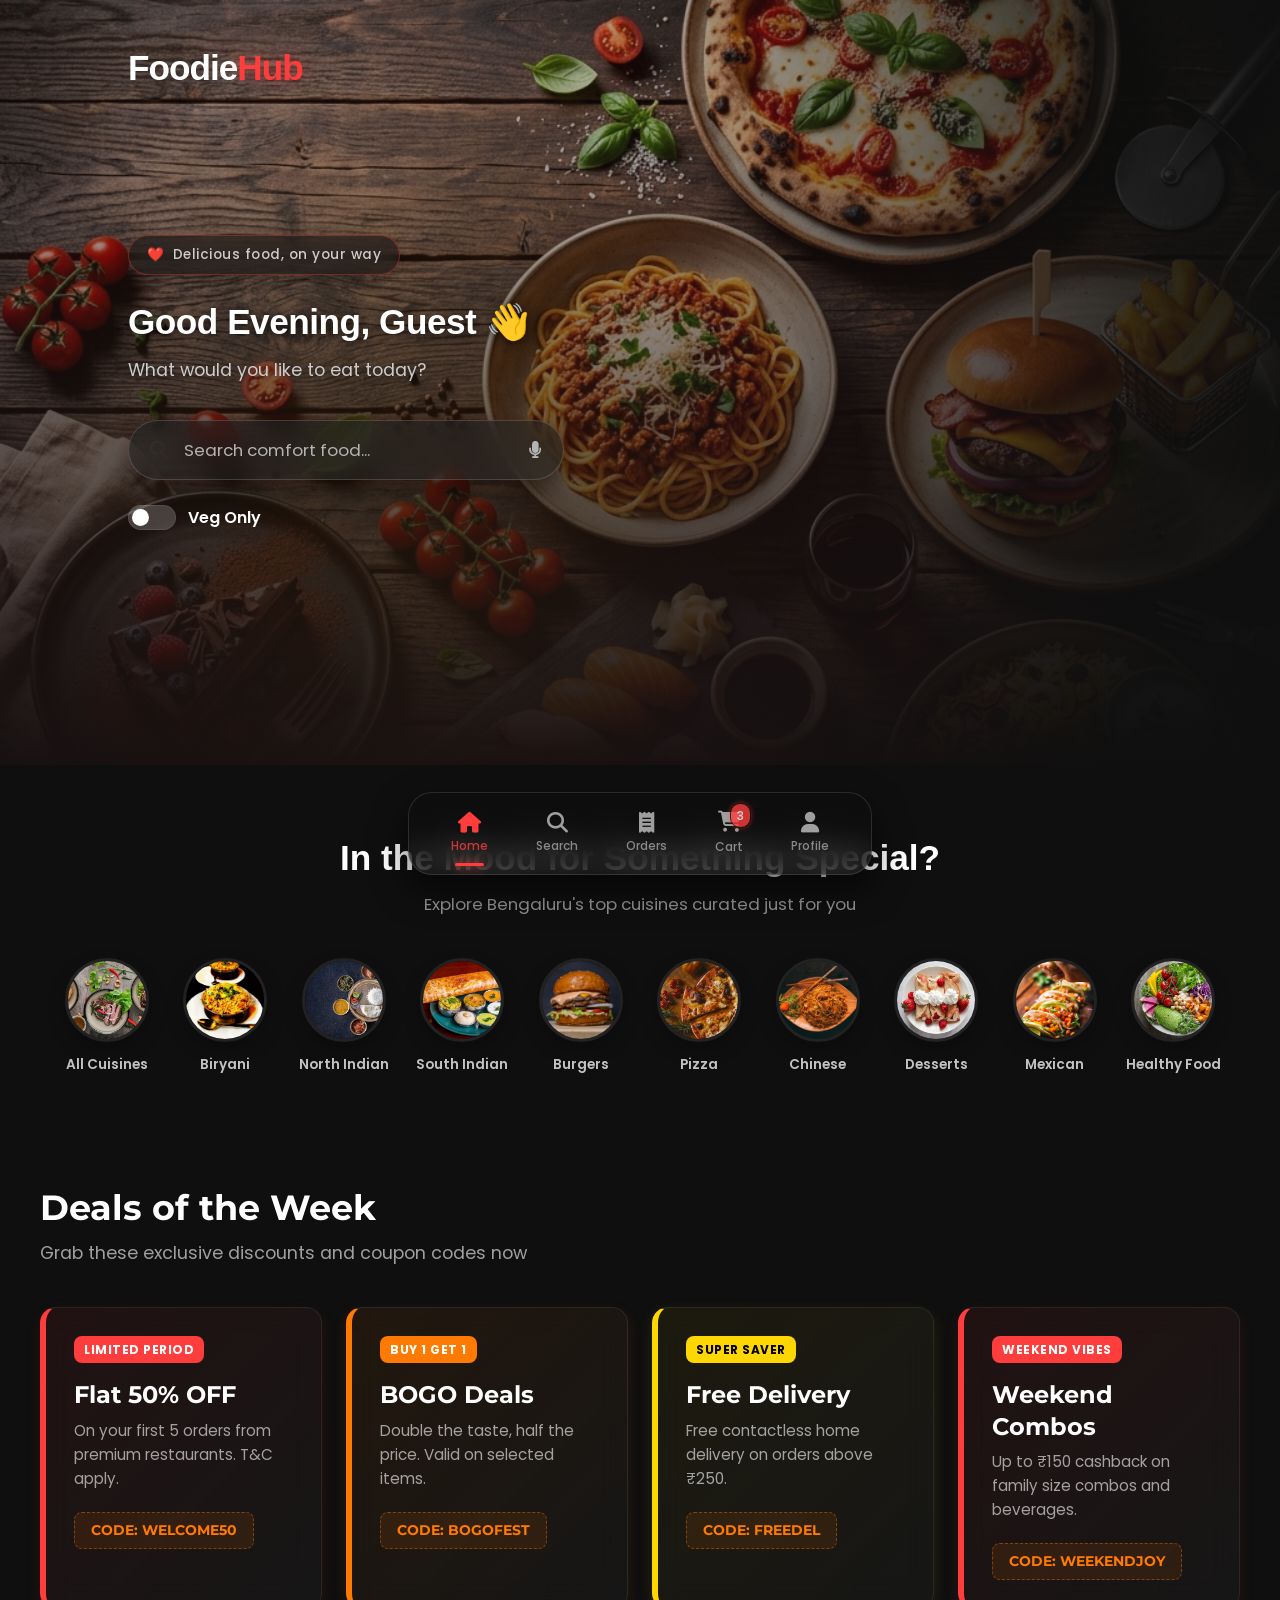
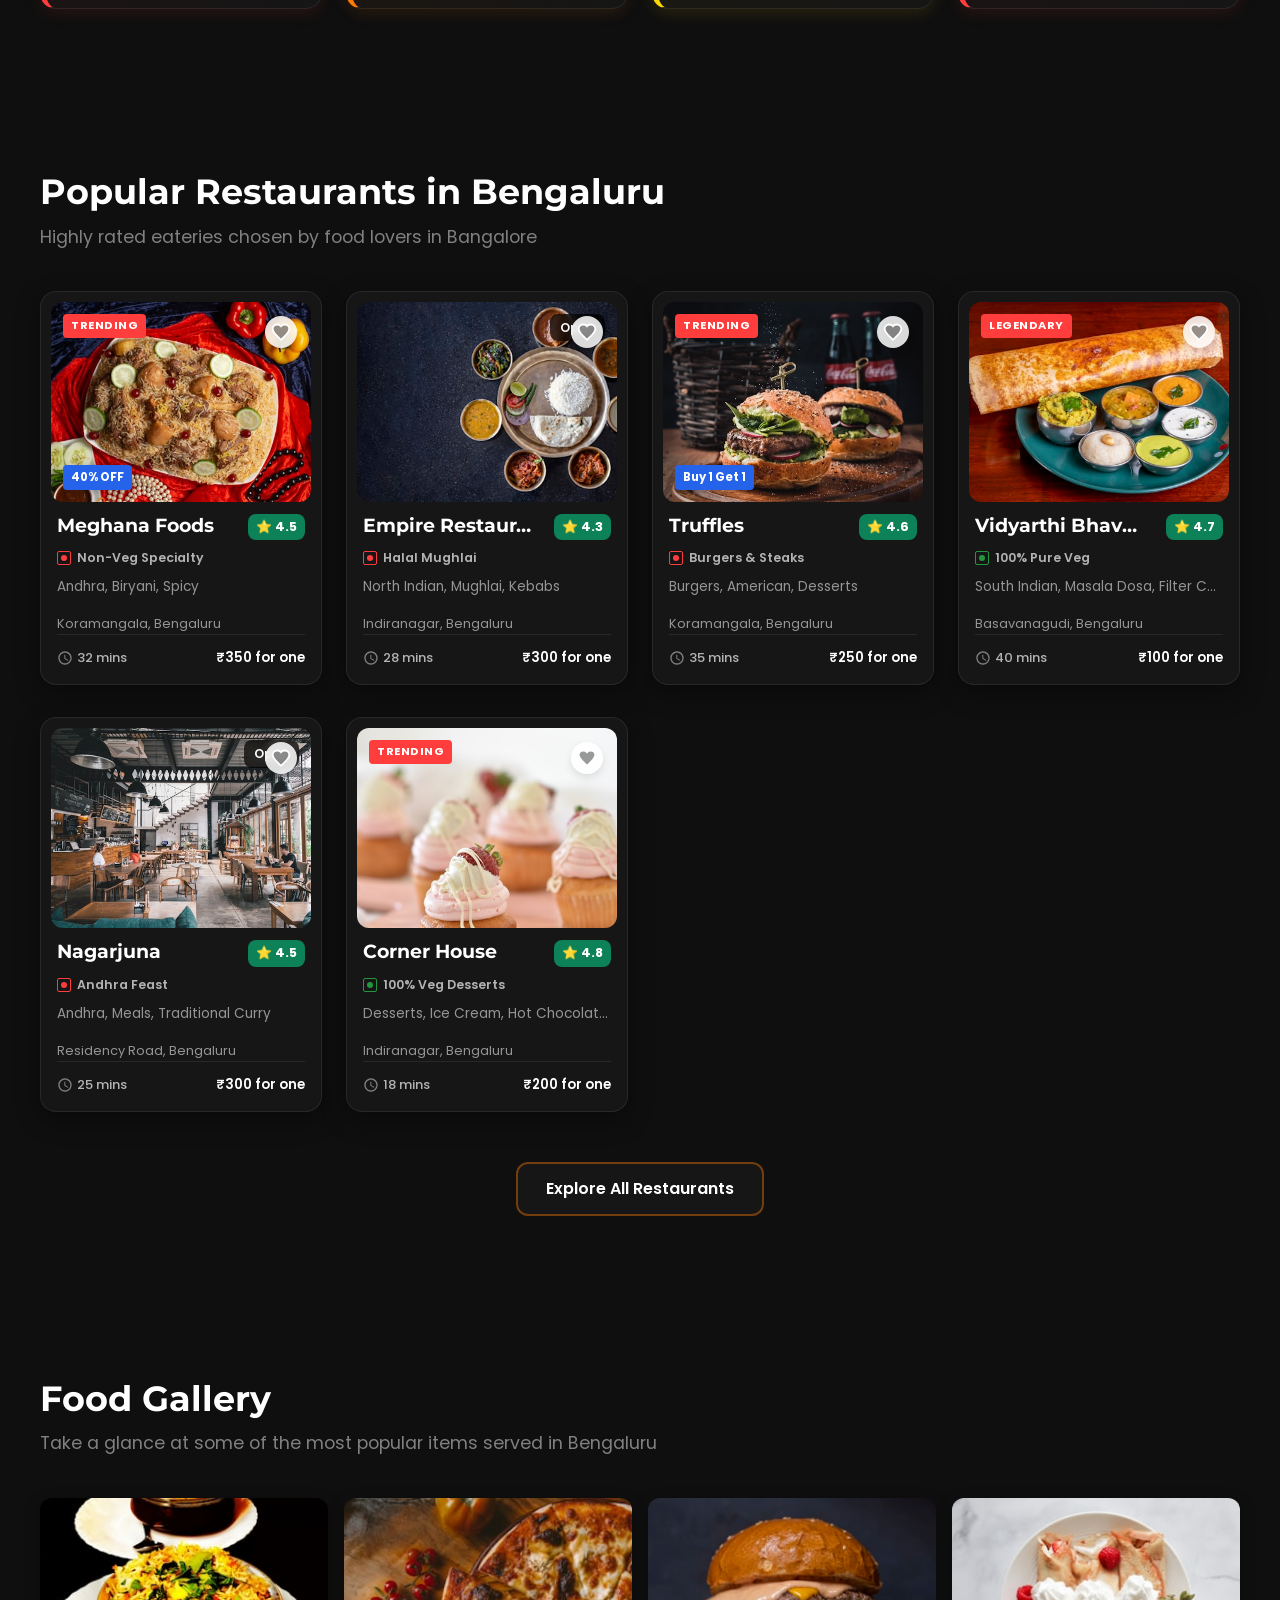
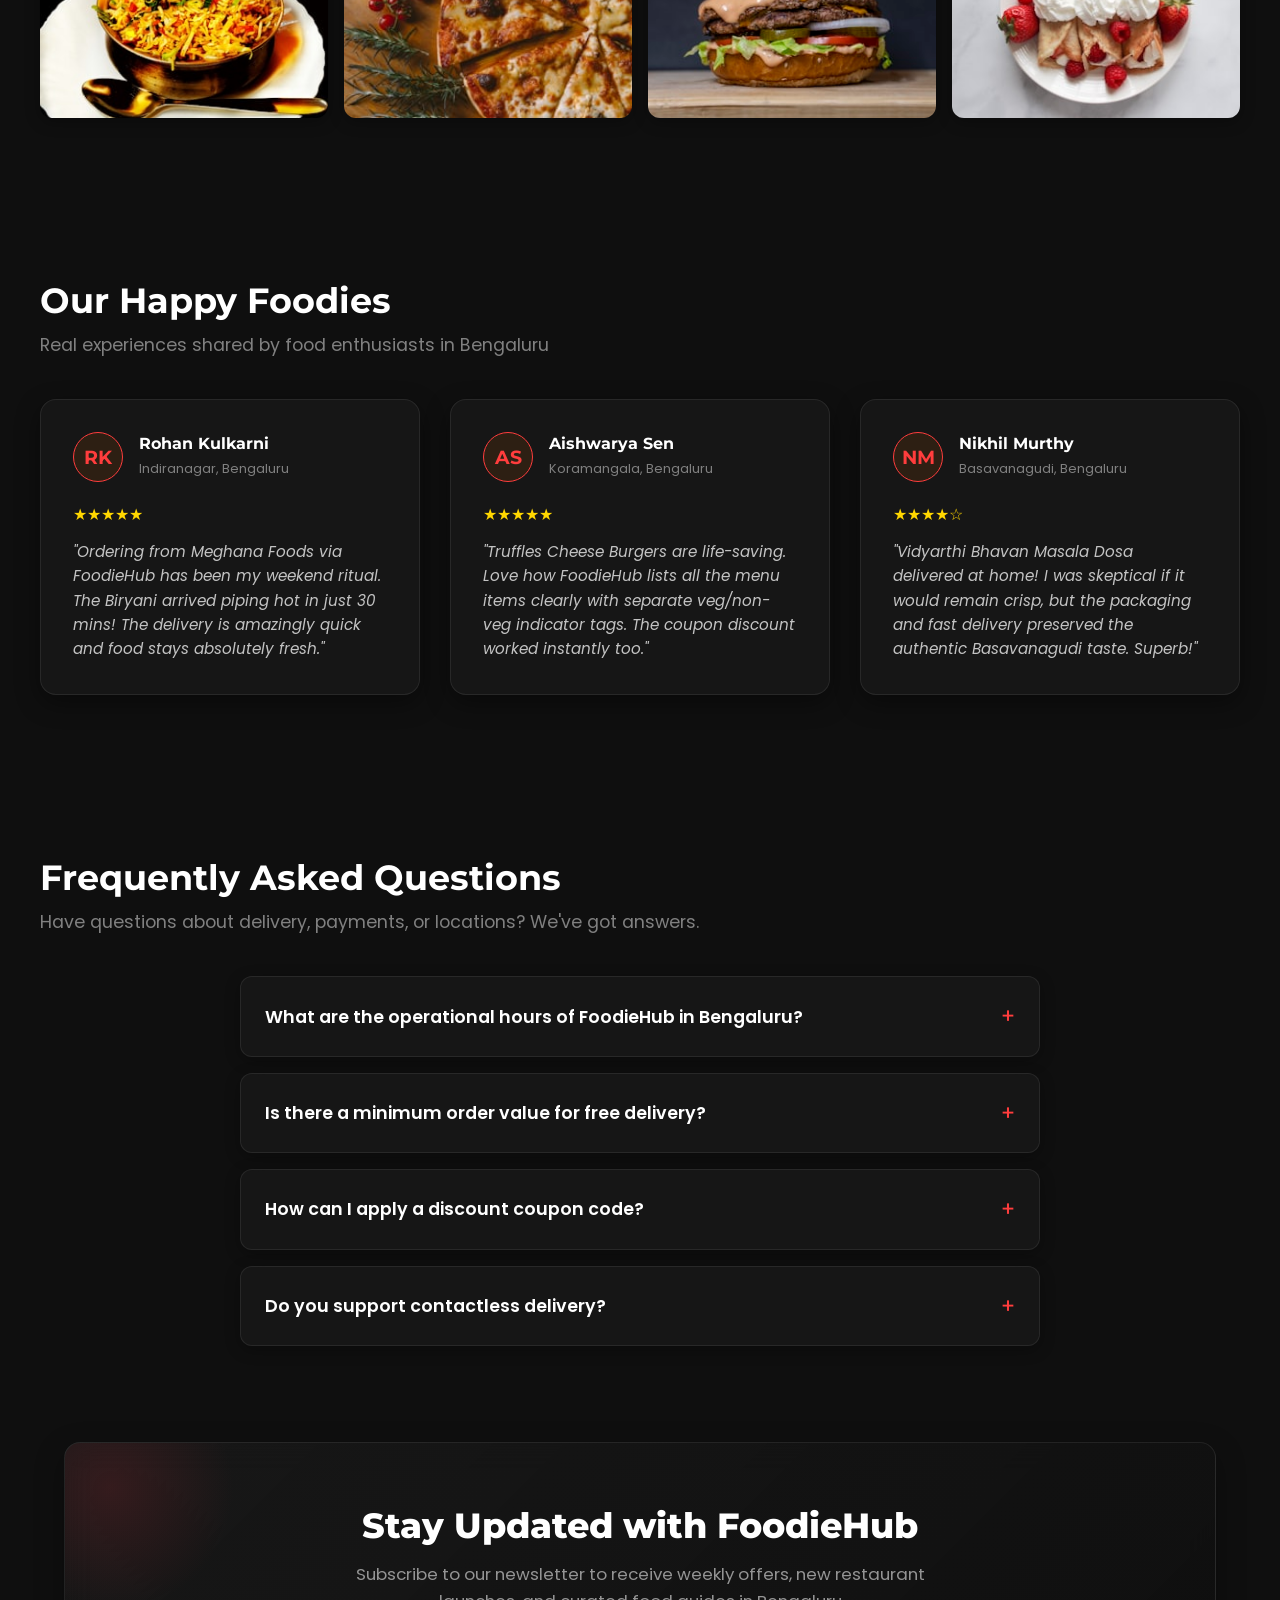
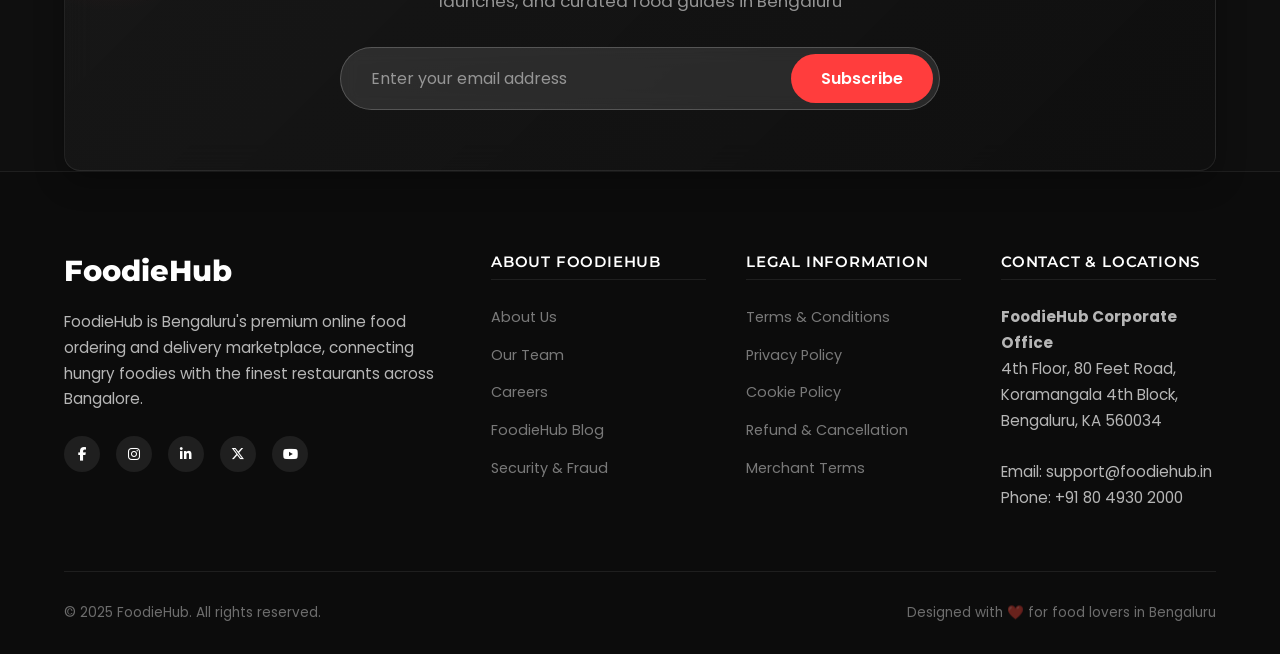
==== commit f3264d72: "feat: add 15 pure veg restaurants with unique menus, update ratings filter threshold to 4.0+, and re" ====
--- a/index.html
+++ b/index.html
@@ -734,7 +734,7 @@
     </div>
 
     <div style="text-align: center; margin-top: 50px;">
-      <a href="restaurants.html" class="btn btn-secondary">Explore All 52 Restaurants</a>
+      <a href="restaurants.html" class="btn btn-secondary">Explore All Restaurants</a>
     </div>
   </section>
 
--- a/css/style.css
+++ b/css/style.css
@@ -1,4 +1,4 @@
-/* ==========================================================================
+﻿/* ==========================================================================
    FoodieHub - Main Design System & Stylesheet
    ========================================================================== */
 
@@ -1286,7 +1286,7 @@
 }
 
 /* 2. Rating Filters */
-#filter-rating-45:checked ~ .restaurants-layout .restaurant-grid .restaurant-card:not(.rating-high) {
+#filter-rating-40:checked ~ .restaurants-layout .restaurant-grid .restaurant-card:not(.rating-high):not(.rating-med) {
   display: none;
 }
 
@@ -2268,10 +2268,10 @@
 }
 
 /* 3. Pure CSS Ratings Filter */
-body:has(#filter-rating-45:checked) .restaurant-grid .restaurant-card:not(.rating-high) {
+body:has(#filter-rating-40:checked) .restaurant-grid .restaurant-card:not(.rating-high):not(.rating-med) {
   display: none !important;
 }
-body:has(#filter-rating-45:checked) .filter-sidebar label[for="filter-rating-45"] {
+body:has(#filter-rating-40:checked) .filter-sidebar label[for="filter-rating-40"] {
   color: var(--primary-color) !important;
   font-weight: 700 !important;
 }
@@ -5085,6 +5085,410 @@
     border-top: 1px solid rgba(255, 255, 255, 0.08) !important;
     color: rgba(255, 255, 255, 0.4) !important;
   }
+
+  /* --- 5. Deals of the Week Override --- */
+  #offers .section-header h2 {
+    color: #ffffff !important;
+  }
+  #offers .section-header p {
+    color: rgba(255, 255, 255, 0.6) !important;
+  }
+  .offer-card {
+    background: rgba(30, 30, 30, 0.5) !important;
+    backdrop-filter: blur(15px) !important;
+    -webkit-backdrop-filter: blur(15px) !important;
+    border: 1px solid rgba(255, 255, 255, 0.08) !important;
+    box-shadow: 0 8px 25px rgba(0, 0, 0, 0.4) !important;
+    color: #cccccc !important;
+  }
+  .offer-card h3 {
+    color: #ffffff !important;
+  }
+  .offer-card p {
+    color: rgba(255, 255, 255, 0.6) !important;
+  }
+  .offer-code {
+    background-color: rgba(255, 122, 0, 0.1) !important;
+    border: 1.5px dashed rgba(255, 122, 0, 0.4) !important;
+    color: #ff7a00 !important;
+  }
+  
+  /* Accent borders and badges based on Orange-Red Glow theme colors */
+  .offer-card-1 {
+    background: linear-gradient(135deg, rgba(255, 61, 61, 0.08) 0%, rgba(30, 30, 30, 0.5) 100%) !important;
+    border-left: 6px solid #ff3d3d !important;
+    box-shadow: 0 5px 15px rgba(255, 61, 61, 0.1) !important;
+  }
+  .offer-card-1 .offer-badge {
+    background-color: #ff3d3d !important;
+    color: #ffffff !important;
+  }
+  
+  .offer-card-2 {
+    background: linear-gradient(135deg, rgba(255, 122, 0, 0.08) 0%, rgba(30, 30, 30, 0.5) 100%) !important;
+    border-left: 6px solid #ff7a00 !important;
+    box-shadow: 0 5px 15px rgba(255, 122, 0, 0.1) !important;
+  }
+  .offer-card-2 .offer-badge {
+    background-color: #ff7a00 !important;
+    color: #ffffff !important;
+  }
+  
+  .offer-card-3 {
+    background: linear-gradient(135deg, rgba(255, 215, 0, 0.06) 0%, rgba(30, 30, 30, 0.5) 100%) !important;
+    border-left: 6px solid #ffd700 !important;
+    box-shadow: 0 5px 15px rgba(255, 215, 0, 0.1) !important;
+  }
+  .offer-card-3 .offer-badge {
+    background-color: #ffd700 !important;
+    color: #000000 !important;
+  }
+  
+  .offer-card-4 {
+    background: linear-gradient(135deg, rgba(255, 61, 61, 0.08) 0%, rgba(30, 30, 30, 0.5) 100%) !important;
+    border-left: 6px solid #ff3d3d !important;
+    box-shadow: 0 5px 15px rgba(255, 61, 61, 0.1) !important;
+  }
+  .offer-card-4 .offer-badge {
+    background-color: #ff3d3d !important;
+    color: #ffffff !important;
+  }
+  
+  /* Hover effects */
+  .offer-card:hover {
+    transform: translateY(-8px) !important;
+  }
+  .offer-card-1:hover {
+    box-shadow: 0 10px 30px rgba(255, 61, 61, 0.25) !important;
+    border-color: rgba(255, 61, 61, 0.4) !important;
+    border-left-width: 6px !important;
+  }
+  .offer-card-2:hover {
+    box-shadow: 0 10px 30px rgba(255, 122, 0, 0.25) !important;
+    border-color: rgba(255, 122, 0, 0.4) !important;
+    border-left-width: 6px !important;
+  }
+  .offer-card-3:hover {
+    box-shadow: 0 10px 30px rgba(255, 215, 0, 0.25) !important;
+    border-color: rgba(255, 215, 0, 0.4) !important;
+    border-left-width: 6px !important;
+  }
+  .offer-card-4:hover {
+    box-shadow: 0 10px 30px rgba(255, 61, 61, 0.25) !important;
+    border-color: rgba(255, 61, 61, 0.4) !important;
+    border-left-width: 6px !important;
+  }
+
+  /* --- 6. Explore All Button Override --- */
+  .btn-secondary {
+    background: rgba(30, 30, 30, 0.5) !important;
+    backdrop-filter: blur(15px) !important;
+    -webkit-backdrop-filter: blur(15px) !important;
+    border: 2px solid rgba(255, 122, 0, 0.4) !important;
+    color: #ffffff !important;
+  }
+  
+  .btn-secondary:hover {
+    background: linear-gradient(135deg, #ff7a00 0%, #ff3d3d 100%) !important;
+    border-color: transparent !important;
+    color: #ffffff !important;
+    transform: translateY(-2px) !important;
+    box-shadow: 0 5px 15px rgba(255, 61, 61, 0.4) !important;
+  }
+
+  /* --- 7. Cart Page & Components Override --- */
+  .cart-box {
+    background: rgba(30, 30, 30, 0.5) !important;
+    backdrop-filter: blur(15px) !important;
+    -webkit-backdrop-filter: blur(15px) !important;
+    border: 1px solid rgba(255, 255, 255, 0.08) !important;
+    box-shadow: 0 8px 25px rgba(0, 0, 0, 0.4) !important;
+    color: #cccccc !important;
+  }
+  .cart-left-section > div.cart-box[style*="linear-gradient"] {
+    background: rgba(30, 30, 30, 0.5) !important;
+    border: 1px dashed rgba(255, 255, 255, 0.15) !important;
+  }
+  .cart-box h3 {
+    color: #ffffff !important;
+    border-bottom: 1.5px solid rgba(255, 255, 255, 0.08) !important;
+  }
+  .cart-box h3 span[onclick], .cart-box span[onclick] {
+    color: #ff7a00 !important;
+  }
+  .cart-item {
+    border-bottom: 1px solid rgba(255, 255, 255, 0.08) !important;
+  }
+  .cart-item-title {
+    color: #ffffff !important;
+  }
+  .cart-item-price {
+    color: #ffffff !important;
+  }
+  
+  /* Quantity Controller in Cart */
+  .qty-control {
+    border: 1.5px solid rgba(255, 255, 255, 0.12) !important;
+  }
+  .qty-val {
+    border-left: 1.5px solid rgba(255, 255, 255, 0.12) !important;
+    border-right: 1.5px solid rgba(255, 255, 255, 0.12) !important;
+    color: #ffffff !important;
+  }
+  .qty-btn {
+    color: #ffffff !important;
+  }
+  .qty-btn:hover {
+    background-color: rgba(255, 255, 255, 0.08) !important;
+  }
+  
+  /* Text and Address inside Cart Cards */
+  .cart-box div[style*="color: var(--text-dark)"],
+  .cart-box strong[style*="color: var(--text-dark)"] {
+    color: #ffffff !important;
+  }
+  .cart-box p[style*="color: var(--text-medium)"] {
+    color: #cccccc !important;
+  }
+  .cart-box span[style*="color: var(--text-muted)"] {
+    color: rgba(255, 255, 255, 0.5) !important;
+  }
+  .cart-box strong {
+    color: #ffffff !important;
+  }
+
+  /* Coupon Code input and applied texts */
+  .promo-container input {
+    background: rgba(15, 15, 15, 0.6) !important;
+    border: 1.5px solid rgba(255, 255, 255, 0.12) !important;
+    color: #ffffff !important;
+  }
+  .promo-container input[style*="var(--veg-green)"] {
+    border-color: #ff7a00 !important;
+    color: #ff7a00 !important;
+  }
+  .promo-container button[style*="var(--veg-green)"] {
+    border-color: #ff7a00 !important;
+    color: #ff7a00 !important;
+  }
+  .cart-box p[style*="color: var(--veg-green)"],
+  .bill-row[style*="color: var(--veg-green)"] {
+    color: #ff7a00 !important;
+  }
+  
+  /* Bill rows & totals */
+  .bill-row {
+    color: #cccccc !important;
+  }
+  .bill-total-row {
+    border-top: 1.5px solid rgba(255, 255, 255, 0.08) !important;
+    color: #ffffff !important;
+  }
+  .bill-total-row span {
+    color: #ffffff !important;
+  }
+  .cart-box div[style*="border-top: 1px dashed var(--border-color-dark)"] {
+    border-top: 1px dashed rgba(255, 255, 255, 0.12) !important;
+  }
+
+  /* Success Modal Overrides */
+  .modal-overlay {
+    background-color: rgba(15, 15, 15, 0.8) !important;
+  }
+  .modal-card {
+    background: rgba(30, 30, 30, 0.9) !important;
+    backdrop-filter: blur(20px) !important;
+    -webkit-backdrop-filter: blur(20px) !important;
+    border: 1px solid rgba(255, 255, 255, 0.12) !important;
+    box-shadow: 0 15px 45px rgba(0, 0, 0, 0.6) !important;
+    color: #cccccc !important;
+  }
+  .modal-card h2 {
+    color: #ffffff !important;
+  }
+  .modal-card p {
+    color: rgba(255, 255, 255, 0.65) !important;
+  }
+  .order-summary-box {
+    background: rgba(15, 15, 15, 0.5) !important;
+    border: 1px solid rgba(255, 255, 255, 0.08) !important;
+  }
+  .order-summary-row span {
+    color: rgba(255, 255, 255, 0.5) !important;
+  }
+  .order-summary-row strong {
+    color: #ffffff !important;
+  }
+  
+  /* Timeline inside modal */
+  .timeline-step::before {
+    border-color: #1e1e1e !important;
+  }
+  .timeline::after {
+    background-color: rgba(255, 255, 255, 0.12) !important;
+  }
+  .timeline-title {
+    color: #ffffff !important;
+  }
+  .timeline-desc {
+    color: rgba(255, 255, 255, 0.5) !important;
+  }
+  .modal-actions .btn-primary[style*="var(--veg-green)"] {
+    background: linear-gradient(135deg, #ff7a00 0%, #ff3d3d 100%) !important;
+    box-shadow: 0 4px 15px rgba(255, 61, 61, 0.4) !important;
+    border-color: transparent !important;
+    color: #ffffff !important;
+  }
+
+  /* --- 8. Restaurant Details Page & Menu Overrides --- */
+  .menu-categories-list {
+    background: rgba(30, 30, 30, 0.5) !important;
+    backdrop-filter: blur(15px) !important;
+    -webkit-backdrop-filter: blur(15px) !important;
+    border: 1px solid rgba(255, 255, 255, 0.08) !important;
+    box-shadow: 0 8px 25px rgba(0, 0, 0, 0.4) !important;
+  }
+  .menu-categories-list a {
+    color: rgba(255, 255, 255, 0.6) !important;
+  }
+  .menu-categories-list a:hover {
+    color: #ff7a00 !important;
+    background-color: rgba(255, 122, 0, 0.08) !important;
+  }
+  .menu-categories-list a.active {
+    color: #ffffff !important;
+    background: linear-gradient(135deg, #ff7a00 0%, #ff3d3d 100%) !important;
+    box-shadow: 0 4px 12px rgba(255, 61, 61, 0.25) !important;
+  }
+  
+  .menu-list-section {
+    background: rgba(30, 30, 30, 0.5) !important;
+    backdrop-filter: blur(15px) !important;
+    -webkit-backdrop-filter: blur(15px) !important;
+    border: 1px solid rgba(255, 255, 255, 0.08) !important;
+    box-shadow: 0 8px 25px rgba(0, 0, 0, 0.4) !important;
+  }
+  .menu-list-section h3 {
+    color: #ffffff !important;
+    border-bottom: 1.5px solid rgba(255, 255, 255, 0.08) !important;
+  }
+  .menu-item-row[style] {
+    border-bottom: 1px solid rgba(255, 255, 255, 0.08) !important;
+  }
+  .menu-item-row {
+    border-bottom: 1px solid rgba(255, 255, 255, 0.08) !important;
+  }
+  .menu-item-details h4 {
+    color: #ffffff !important;
+  }
+  .menu-item-price[style] {
+    color: #ff7a00 !important;
+  }
+  .menu-item-price {
+    color: #ff7a00 !important;
+  }
+  .menu-item-desc {
+    color: rgba(255, 255, 255, 0.6) !important;
+  }
+  
+  /* Details Page Add buttons & Qty selectors */
+  .btn-add-item-mock {
+    background: rgba(30, 30, 30, 0.8) !important;
+    border: 1.5px solid rgba(255, 122, 0, 0.5) !important;
+    color: #ff7a00 !important;
+    box-shadow: 0 4px 12px rgba(255, 122, 0, 0.2) !important;
+    backdrop-filter: blur(10px) !important;
+    -webkit-backdrop-filter: blur(10px) !important;
+  }
+  .btn-add-item-mock:hover {
+    background: linear-gradient(135deg, #ff7a00 0%, #ff3d3d 100%) !important;
+    border-color: transparent !important;
+    color: #ffffff !important;
+    box-shadow: 0 4px 15px rgba(255, 61, 61, 0.4) !important;
+    transform: translateX(-50%) translateY(-2px) !important;
+  }
+  .qty-selector-container {
+    background: rgba(30, 30, 30, 0.9) !important;
+    border: 1.5px solid rgba(255, 122, 0, 0.5) !important;
+    box-shadow: 0 4px 12px rgba(255, 122, 0, 0.2) !important;
+  }
+  .qty-selector-btn {
+    color: #ff7a00 !important;
+  }
+  .qty-selector-btn:hover {
+    background-color: rgba(255, 122, 0, 0.1) !important;
+  }
+  .qty-selector-value {
+    color: #ffffff !important;
+  }
+
+  /* --- 9. Sidebar Filters Override (Restaurants Page) --- */
+  .filter-sidebar {
+    background: rgba(30, 30, 30, 0.5) !important;
+    backdrop-filter: blur(15px) !important;
+    -webkit-backdrop-filter: blur(15px) !important;
+    border: 1px solid rgba(255, 255, 255, 0.08) !important;
+    box-shadow: 0 8px 25px rgba(0, 0, 0, 0.4) !important;
+  }
+  .filter-group h4 {
+    color: #ffffff !important;
+    border-bottom: 1.5px solid rgba(255, 255, 255, 0.08) !important;
+  }
+  .filter-label {
+    color: rgba(255, 255, 255, 0.7) !important;
+  }
+  .filter-sidebar a.filter-label {
+    color: rgba(255, 255, 255, 0.7) !important;
+  }
+  .filter-sidebar a.filter-label:hover {
+    background: rgba(255, 122, 0, 0.08) !important;
+    color: #ff7a00 !important;
+  }
+  
+  /* Filter active category states */
+  .filter-sidebar a[href="#all"] {
+    color: #ff7a00 !important;
+  }
+  body:has(#biryani:target) .filter-sidebar a[href="#all"],
+  body:has(#north-indian:target) .filter-sidebar a[href="#all"],
+  body:has(#south-indian:target) .filter-sidebar a[href="#all"],
+  body:has(#burgers:target) .filter-sidebar a[href="#all"],
+  body:has(#pizza:target) .filter-sidebar a[href="#all"],
+  body:has(#chinese:target) .filter-sidebar a[href="#all"],
+  body:has(#desserts:target) .filter-sidebar a[href="#all"],
+  body:has(#mexican:target) .filter-sidebar a[href="#all"],
+  body:has(#healthy:target) .filter-sidebar a[href="#all"] {
+    color: rgba(255, 255, 255, 0.7) !important;
+  }
+  
+  body:has(#biryani:target) .filter-sidebar a[href="#biryani"],
+  body:has(#north-indian:target) .filter-sidebar a[href="#north-indian"],
+  body:has(#south-indian:target) .filter-sidebar a[href="#south-indian"],
+  body:has(#burgers:target) .filter-sidebar a[href="#burgers"],
+  body:has(#pizza:target) .filter-sidebar a[href="#pizza"],
+  body:has(#chinese:target) .filter-sidebar a[href="#chinese"],
+  body:has(#desserts:target) .filter-sidebar a[href="#desserts"],
+  body:has(#mexican:target) .filter-sidebar a[href="#mexican"],
+  body:has(#healthy:target) .filter-sidebar a[href="#healthy"] {
+    color: #ffffff !important;
+    background: linear-gradient(135deg, #ff7a00 0%, #ff3d3d 100%) !important;
+    box-shadow: 0 4px 10px rgba(255, 61, 61, 0.2) !important;
+  }
+  
+  /* Pure CSS filters checks highlights */
+  body:has(#filter-rating-40:checked) .filter-sidebar label[for="filter-rating-40"],
+  body:has(#filter-veg-only:checked) .filter-sidebar label[for="filter-veg-only"],
+  body:has(#filter-loc-koramangala:checked) .filter-sidebar label[for="filter-loc-koramangala"],
+  body:has(#filter-loc-indiranagar:checked) .filter-sidebar label[for="filter-loc-indiranagar"],
+  body:has(#filter-loc-jayanagar:checked) .filter-sidebar label[for="filter-loc-jayanagar"],
+  body:has(#filter-loc-basavanagudi:checked) .filter-sidebar label[for="filter-loc-basavanagudi"],
+  body:has(#filter-loc-whitefield:checked) .filter-sidebar label[for="filter-loc-whitefield"],
+  body:has(#filter-loc-hsr:checked) .filter-sidebar label[for="filter-loc-hsr"] {
+    color: #ff7a00 !important;
+  }
+  .filter-label input {
+    accent-color: #ff7a00 !important;
+  }
 }
 
 @media (max-width: 1200px) and (min-width: 1024px) {
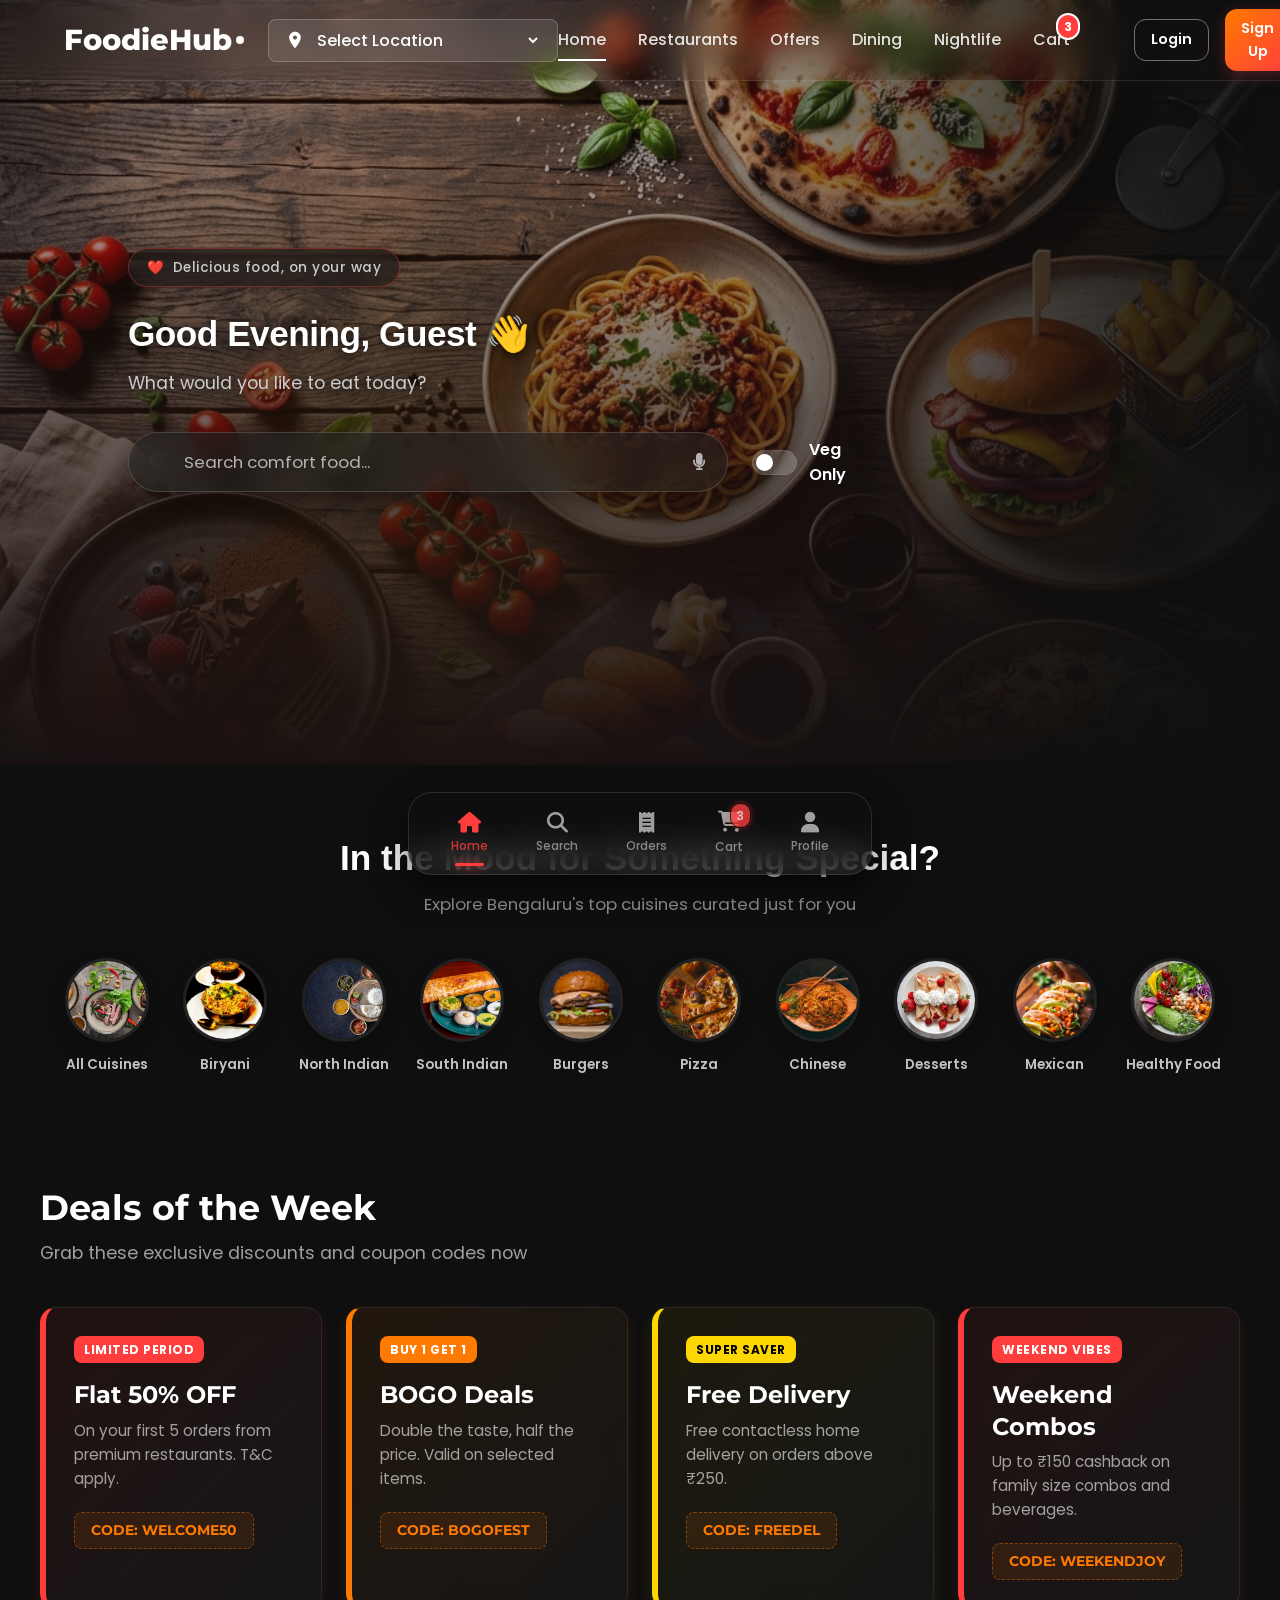
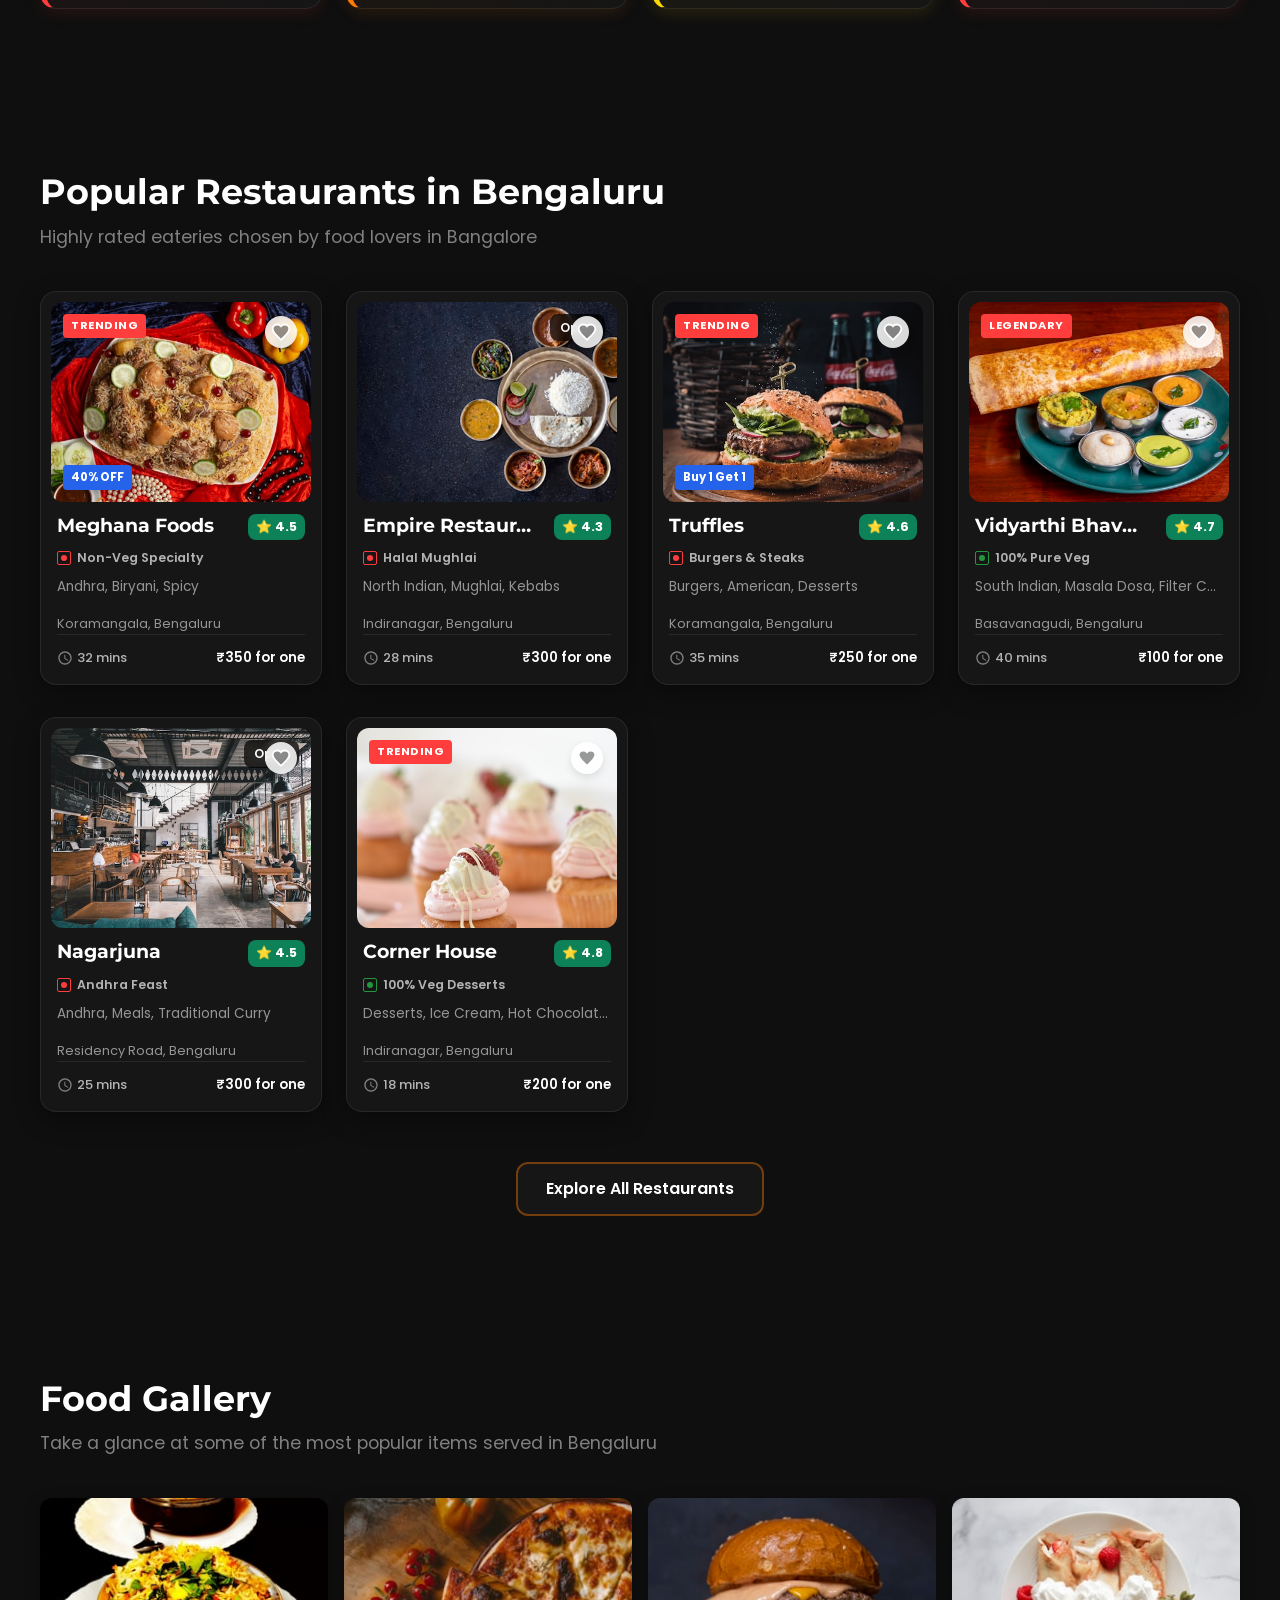
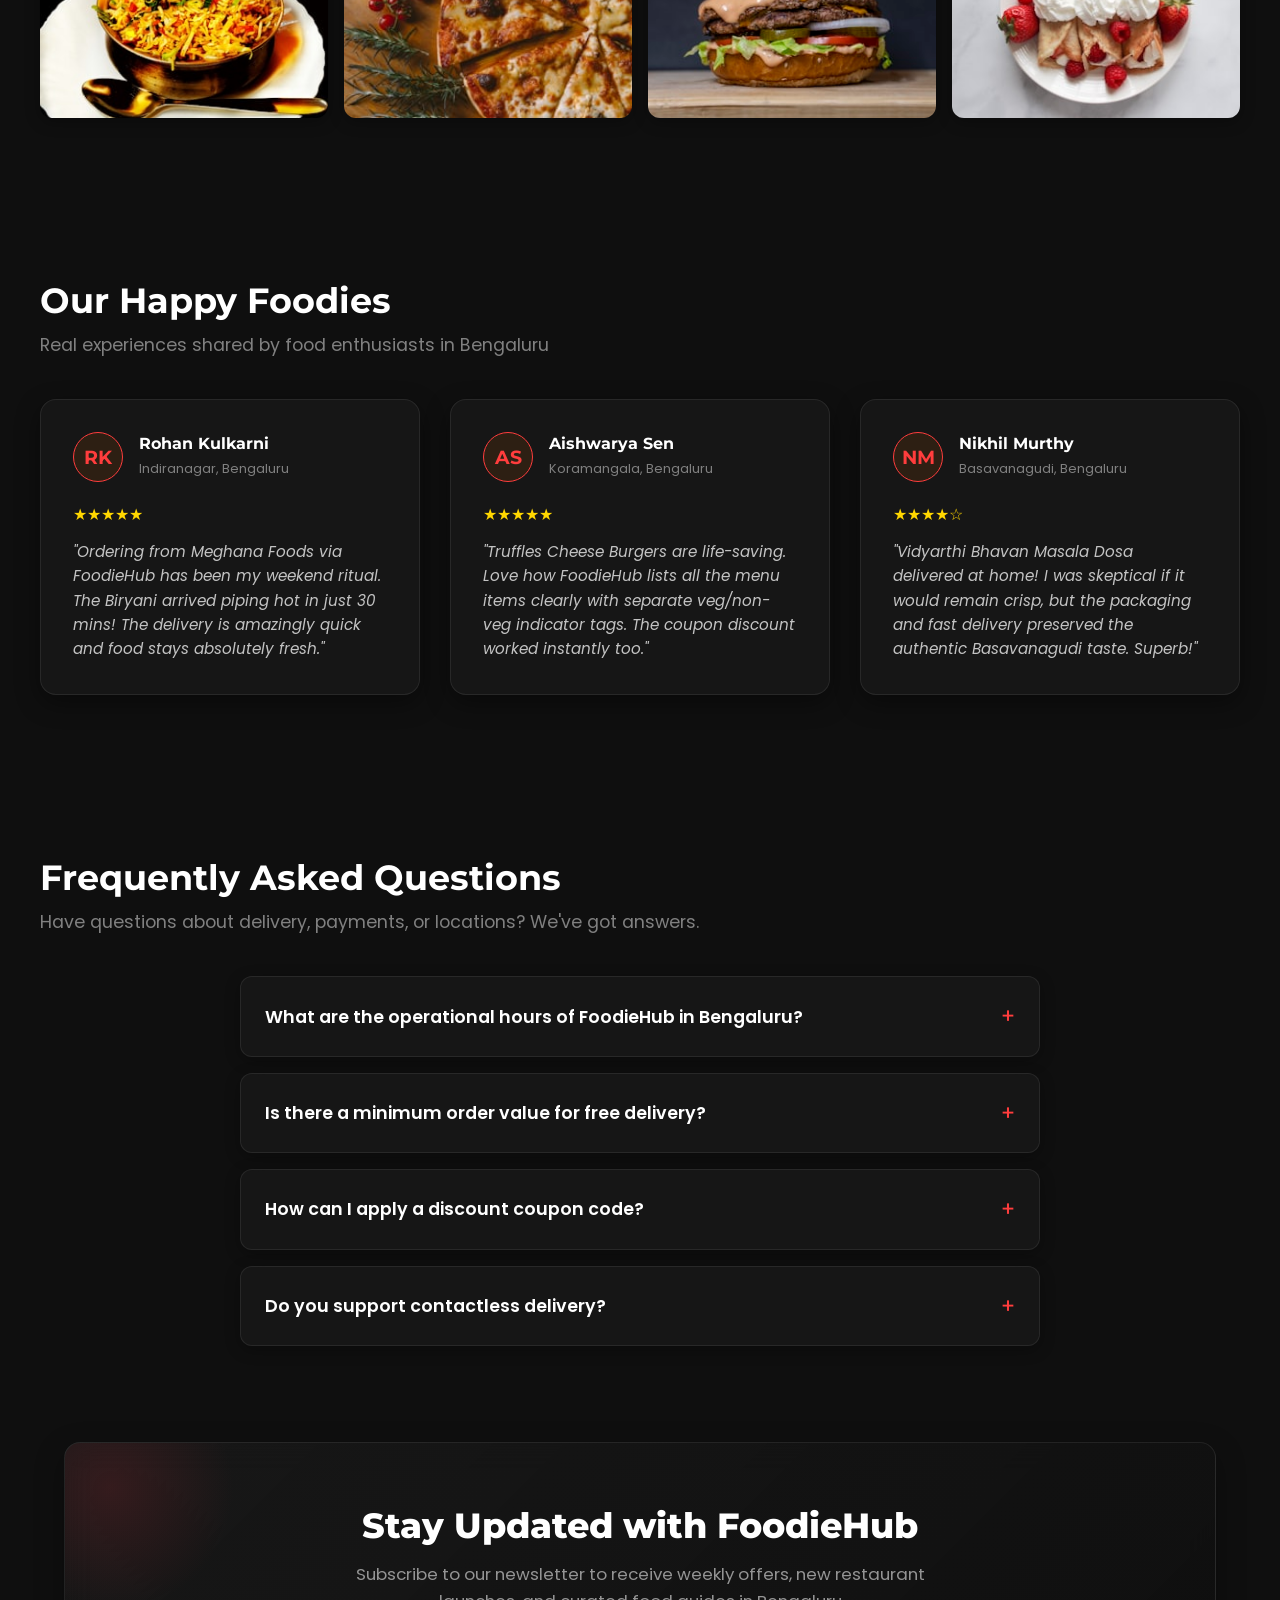
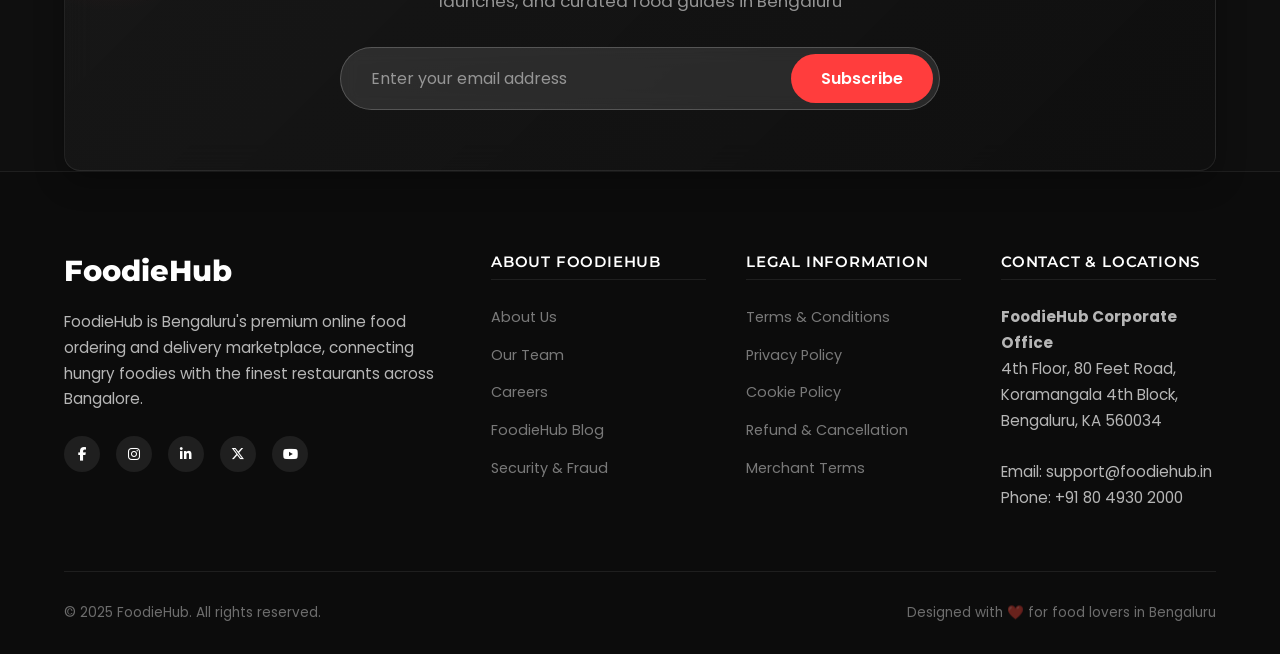
==== commit 6b798297: "feat: implement premium full-height dark glassmorphic right-sliding mobile navigation drawer and add" ====
--- a/index.html
+++ b/index.html
@@ -10,16 +10,65 @@
 </head>
 <body>
 
+  <!-- Hidden mobile menu checkbox and controls -->
+  <input type="checkbox" id="menu-toggle" class="menu-toggle-checkbox">
+
+  <!-- Navigation Bar -->
+  <header class="navbar-wrapper navbar-transparent">
+    <div class="container navbar">
+      <a href="index.html" class="logo">
+        Foodie<span>Hub</span><div class="logo-dot"></div>
+      </a>
+
+      <!-- Location Selector -->
+      <div class="location-selector">
+        <svg xmlns="http://www.w3.org/2000/svg" height="20" viewBox="0 0 24 24" width="20" fill="currentColor">
+          <path d="M12 2C8.13 2 5 5.13 5 9c0 5.25 7 13 7 13s7-7.75 7-13c0-3.87-3.13-7-7-7zm0 9.5c-1.38 0-2.5-1.12-2.5-2.5s1.12-2.5 2.5-2.5 2.5 1.12 2.5 2.5-1.12 2.5-2.5 2.5z"/>
+        </svg>
+        <select onchange="window.location.hash = 'res-' + this.value">
+          <option value="">Select Location</option>
+          <option value="koramangala">Koramangala, Bengaluru</option>
+          <option value="indiranagar">Indiranagar, Bengaluru</option>
+          <option value="jayanagar">Jayanagar, Bengaluru</option>
+          <option value="basavanagudi">Basavanagudi, Bengaluru</option>
+          <option value="whitefield">Whitefield, Bengaluru</option>
+          <option value="hsr">HSR Layout, Bengaluru</option>
+        </select>
+      </div>
+
+      <!-- Nav Links -->
+      <nav class="nav-menu">
+        <!-- Close Button for Mobile Drawer -->
+        <label for="menu-toggle" class="menu-close-btn">&times;</label>
+        
+        <a href="index.html" class="nav-link active">Home</a>
+        <a href="restaurants.html" class="nav-link">Restaurants</a>
+        <a href="index.html#offers" class="nav-link">Offers</a>
+        <a href="restaurants.html?type=dining" class="nav-link">Dining</a>
+        <a href="restaurants.html?type=nightlife" class="nav-link">Nightlife</a>
+        <a href="cart.html" class="nav-link nav-cart-btn">
+          Cart 
+          <span class="cart-badge">0</span>
+        </a>
+        <div class="nav-auth">
+          <a href="login.html" class="btn btn-outline btn-sm">Login</a>
+          <a href="register.html" class="btn btn-primary btn-sm">Sign Up</a>
+        </div>
+      </nav>
+
+      <!-- Mobile Hamburger Toggle Button -->
+      <label for="menu-toggle" class="menu-toggle-btn">
+        <svg xmlns="http://www.w3.org/2000/svg" height="28" viewBox="0 0 24 24" width="28" fill="#FFFFFF">
+          <path d="M3 18h18v-2H3v2zm0-5h18v-2H3v2zm0-7v2h18V6H3z"/>
+        </svg>
+      </label>
+    </div>
+  </header>
+
   <!-- Premium Cinematic Desktop Hero Section (Desktop Only) -->
   <section class="desktop-cinematic-hero">
     <!-- Overlay for dark, rich atmosphere -->
     <div class="cinematic-overlay"></div>
-    
-    <div class="cinematic-header">
-      <div class="cinematic-logo" onclick="window.location.href='index.html'">
-        Foodie<span>Hub</span>
-      </div>
-    </div>
 
     <div class="cinematic-hero-content">
       <!-- Heart Badge -->
@@ -103,8 +152,7 @@
     </div>
   </section>
 
-  <!-- Hidden mobile menu checkbox and controls -->
-  <input type="checkbox" id="menu-toggle" class="menu-toggle-checkbox">
+
 
   <!-- Premium Mobile-App Style Container -->
   <section class="hero-app-container">
--- a/css/style.css
+++ b/css/style.css
@@ -1,4 +1,4 @@
-﻿/* ==========================================================================
+/* ==========================================================================
    FoodieHub - Main Design System & Stylesheet
    ========================================================================== */
 
@@ -304,6 +304,10 @@
   z-index: 1002;
 }
 
+.menu-close-btn {
+  display: none;
+}
+
 .menu-toggle-checkbox {
   display: none;
 }
@@ -1987,18 +1991,57 @@
   
   .nav-menu {
     position: fixed;
-    top: 70px;
+    top: 0;
     right: -100%;
-    width: 280px;
-    height: calc(100vh - 70px);
-    background-color: var(--bg-white);
-    box-shadow: -10px 0 20px rgba(0,0,0,0.05);
+    width: 290px;
+    height: 100vh;
+    background-color: rgba(15, 15, 15, 0.98) !important;
+    backdrop-filter: blur(25px);
+    -webkit-backdrop-filter: blur(25px);
+    border-left: 1px solid rgba(255, 255, 255, 0.08) !important;
+    box-shadow: -15px 0 35px rgba(0, 0, 0, 0.6) !important;
     flex-direction: column;
     align-items: flex-start;
-    padding: 40px 30px;
-    gap: 24px;
+    padding: 80px 32px 40px 32px;
+    gap: 20px;
     z-index: 1001;
     transition: var(--transition-normal);
+  }
+
+  .nav-menu .nav-link {
+    color: #cccccc !important;
+    font-size: 1.1rem !important;
+    font-weight: 500 !important;
+    width: 100% !important;
+    padding: 8px 0 !important;
+    border-bottom: 1px solid rgba(255, 255, 255, 0.05) !important;
+    transition: var(--transition-fast) !important;
+    display: block !important;
+  }
+
+  .nav-menu .nav-link:hover,
+  .nav-menu .nav-link.active {
+    color: #ff7a00 !important;
+    padding-left: 8px !important;
+    border-bottom-color: rgba(255, 122, 0, 0.3) !important;
+  }
+
+  .menu-close-btn {
+    display: block !important;
+    position: absolute !important;
+    top: 20px !important;
+    right: 24px !important;
+    font-size: 2.4rem !important;
+    font-weight: 300 !important;
+    color: #ffffff !important;
+    cursor: pointer !important;
+    line-height: 1 !important;
+    transition: var(--transition-fast) !important;
+  }
+
+  .menu-close-btn:hover {
+    color: #ff3d3d !important;
+    transform: rotate(90deg) !important;
   }
   
   .nav-auth {
@@ -4468,16 +4511,146 @@
     font-size: 0.78rem;
   }
   .mobile-bottom-nav {
-    display: grid;
+    display: none !important;
   }
   .floating-cart-btn {
-    bottom: 74px; /* Move above bottom nav drawer */
-    right: 16px;
-    padding: 10px 16px;
-    font-size: 0.9rem;
+    bottom: 24px !important;
+    right: 24px !important;
+    padding: 12px 20px !important;
+    font-size: 0.95rem !important;
+    box-shadow: 0 4px 20px rgba(0, 0, 0, 0.4) !important;
   }
   .skeleton-grid {
     grid-template-columns: 1fr;
+  }
+
+  /* Mobile Dark Header Overrides */
+  .navbar-wrapper.navbar-transparent {
+    position: sticky !important;
+    background-color: rgba(15, 15, 15, 0.95) !important;
+    backdrop-filter: blur(15px) !important;
+    -webkit-backdrop-filter: blur(15px) !important;
+    border-bottom: 1px solid rgba(255, 255, 255, 0.08) !important;
+  }
+  .navbar-wrapper.navbar-transparent .logo {
+    color: #ffffff !important;
+  }
+  .navbar-wrapper.navbar-transparent .logo span {
+    color: #ff3d3d !important;
+  }
+  .navbar-wrapper.navbar-transparent .logo-dot {
+    background-color: #ff3d3d !important;
+  }
+  .navbar-wrapper.navbar-transparent .nav-link {
+    color: #cccccc !important;
+  }
+  .navbar-wrapper.navbar-transparent .menu-toggle-btn svg {
+    fill: #ffffff !important;
+  }
+  .navbar-wrapper.navbar-transparent .btn-outline {
+    color: #ffffff !important;
+    border-color: rgba(255, 255, 255, 0.2) !important;
+  }
+  .navbar-wrapper.navbar-transparent .location-selector {
+    background-color: rgba(255, 255, 255, 0.08) !important;
+    border-color: rgba(255, 255, 255, 0.12) !important;
+    color: #ffffff !important;
+  }
+  .navbar-wrapper.navbar-transparent .location-selector select {
+    color: #ffffff !important;
+  }
+
+  /* Mobile Cinematic Hero Responsiveness */
+  .desktop-cinematic-hero {
+    height: auto !important;
+    min-height: 420px !important;
+    padding: 80px 24px 40px 24px !important;
+    background-position: center center !important;
+  }
+  .cinematic-hero-content {
+    align-items: center !important;
+    text-align: center !important;
+    width: 100% !important;
+  }
+  .cinematic-greeting {
+    font-size: 1.6rem !important;
+    white-space: normal !important;
+    text-align: center !important;
+  }
+  .cinematic-subtitle {
+    font-size: 0.9rem !important;
+    margin-bottom: 20px !important;
+    text-align: center !important;
+  }
+  .cinematic-search-container {
+    max-width: 100% !important;
+  }
+  .cinematic-search-row {
+    flex-direction: column !important;
+    align-items: center !important;
+    gap: 12px !important;
+    width: 100% !important;
+  }
+
+  /* Mobile Cuisines Horizontal Scrolling */
+  .desktop-cuisines-grid {
+    display: flex !important;
+    overflow-x: auto !important;
+    white-space: nowrap !important;
+    gap: 16px !important;
+    padding: 10px 4px !important;
+    scrollbar-width: none !important;
+  }
+  .desktop-cuisines-grid::-webkit-scrollbar {
+    display: none !important;
+  }
+  .desktop-cuisine-card {
+    flex: 0 0 auto !important;
+    width: 75px !important;
+  }
+  .desktop-cuisine-card .cuisine-circle-img {
+    width: 64px !important;
+    height: 64px !important;
+  }
+  .desktop-cuisine-card span {
+    font-size: 0.75rem !important;
+  }
+
+  /* Mobile Newsletter Overrides */
+  .newsletter-wrapper {
+    padding: 40px 20px !important;
+  }
+  .newsletter-content h2 {
+    font-size: 1.75rem !important;
+  }
+  .newsletter-content p {
+    font-size: 0.95rem !important;
+    margin-bottom: 24px !important;
+  }
+  .newsletter-form {
+    flex-direction: column !important;
+    background-color: transparent !important;
+    border: none !important;
+    padding: 0 !important;
+    gap: 12px !important;
+    border-radius: 0 !important;
+    backdrop-filter: none !important;
+    -webkit-backdrop-filter: none !important;
+  }
+  .newsletter-form input {
+    background-color: rgba(255, 255, 255, 0.1) !important;
+    border: 1px solid rgba(255, 255, 255, 0.2) !important;
+    border-radius: 30px !important;
+    padding: 14px 24px !important;
+    width: 100% !important;
+    text-align: center !important;
+  }
+  .newsletter-form button {
+    width: 100% !important;
+    border-radius: 30px !important;
+    padding: 14px 30px !important;
+    background: linear-gradient(135deg, #ff7a00 0%, #ff3d3d 100%) !important;
+    box-shadow: 0 4px 15px rgba(255, 61, 61, 0.3) !important;
   }
 }
 
@@ -4518,33 +4691,35 @@
   .carousel-slide:hover .helmet-csk { transform: translateX(22px) rotate(15deg); }
 }
 
-/* Hide desktop cinematic elements on mobile/tablet viewports by default */
+/* Display cinematic elements globally, hide dock on mobile */
 .desktop-cinematic-hero {
-  display: none;
+  display: flex;
 }
 .desktop-floating-dock {
   display: none;
 }
 .desktop-cuisines-section {
-  display: none;
+  display: block;
+}
+
+/* Hide mobile app elements globally */
+.hero-app-container {
+  display: none !important;
+}
+.floating-category-section {
+  display: none !important;
+}
+.mobile-bottom-nav {
+  display: none !important;
 }
 
 /* Premium Cinematic Desktop Layout overrides (Viewports >= 1024px) */
 @media (min-width: 1024px) {
   /* Hide standard mobile items on desktop */
-  .hero-app-container {
-    display: none !important;
-  }
-  .floating-category-section {
-    display: none !important;
-  }
   .collections-section {
     display: none !important;
   }
   .app-download-section {
-    display: none !important;
-  }
-  .mobile-bottom-nav {
     display: none !important;
   }
   .floating-cart-btn {
@@ -4561,6 +4736,7 @@
   .desktop-cuisines-section {
     display: block !important;
   }
+}
 
   /* Theme color overrides for dark cinematic scroll experience - ORANGE-RED GLOW THEME */
   body {
@@ -4675,12 +4851,22 @@
     text-shadow: 0 2px 8px rgba(0, 0, 0, 0.5);
   }
 
-  /* Cinematic Search Box */
+  /* Cinematic Search Row & Box */
+  .cinematic-search-row {
+    display: flex;
+    align-items: center;
+    gap: 24px;
+    width: 100%;
+    max-width: 750px;
+    margin-bottom: 25px;
+    z-index: 10;
+  }
+
   .cinematic-search-container {
     position: relative;
     width: 100%;
     max-width: 600px;
-    margin-bottom: 25px;
+    margin-bottom: 0;
   }
 
   .cinematic-search-container input {
@@ -5489,7 +5675,6 @@
   .filter-label input {
     accent-color: #ff7a00 !important;
   }
-}
 
 @media (max-width: 1200px) and (min-width: 1024px) {
   .desktop-cuisines-grid {
